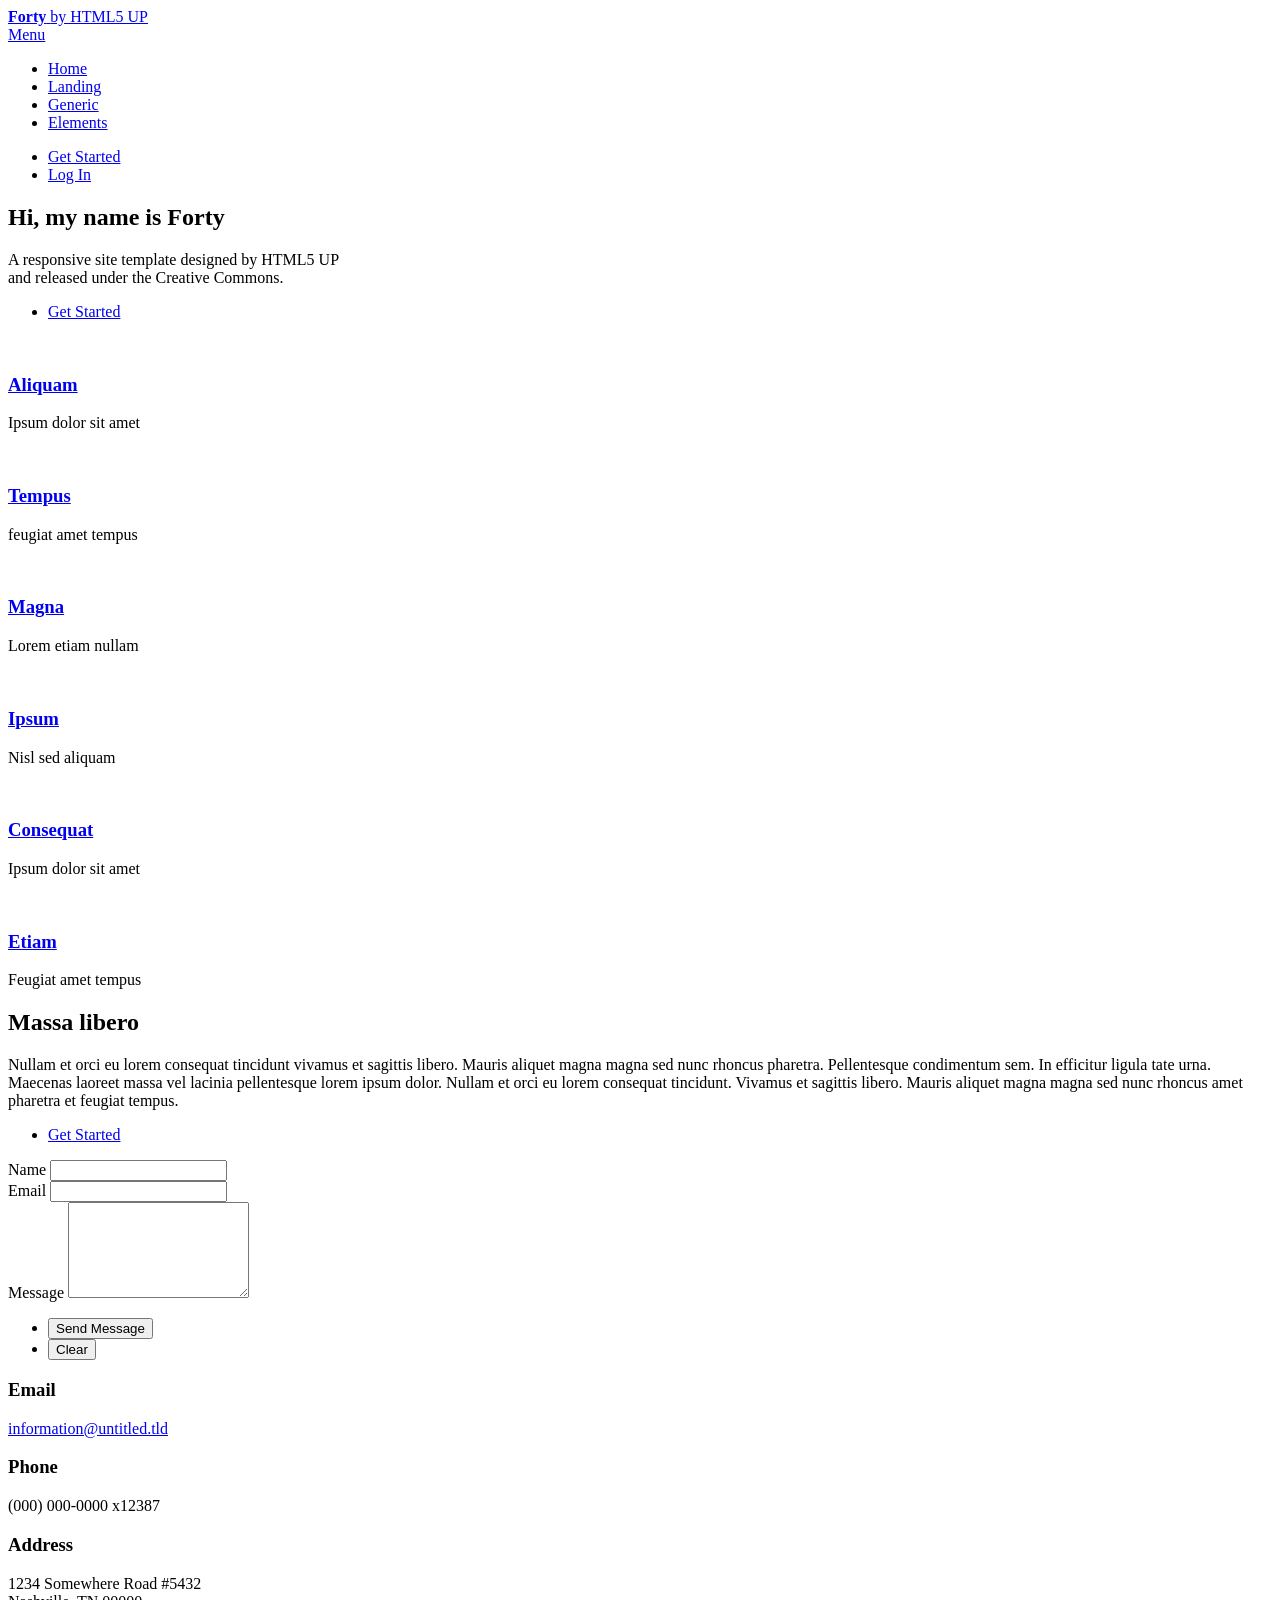
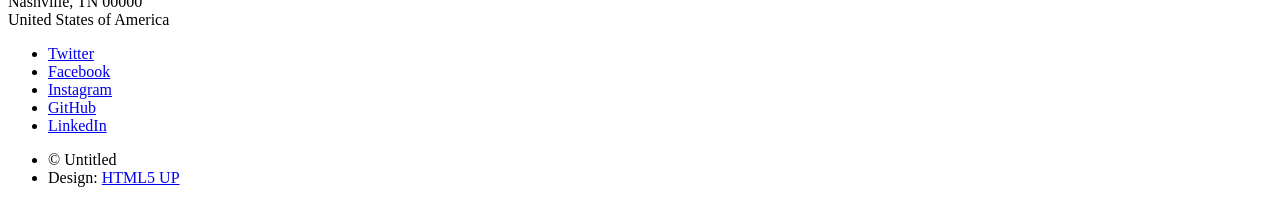
==== index.html @ 7dd4a15f "Add files via upload" ====
<!DOCTYPE HTML>
<!--
	Forty by HTML5 UP
	html5up.net | @ajlkn
	Free for personal and commercial use under the CCA 3.0 license (html5up.net/license)
-->
<html>
	<head>
		<title>Forty by HTML5 UP</title>
		<meta charset="utf-8" />
		<meta name="viewport" content="width=device-width, initial-scale=1, user-scalable=no" />
		<link rel="stylesheet" href="assets/css/main.css" />
		<noscript><link rel="stylesheet" href="assets/css/noscript.css" /></noscript>
	</head>
	<body class="is-preload">

		<!-- Wrapper -->
			<div id="wrapper">

				<!-- Header -->
					<header id="header" class="alt">
						<a href="index.html" class="logo"><strong>Forty</strong> <span>by HTML5 UP</span></a>
						<nav>
							<a href="#menu">Menu</a>
						</nav>
					</header>

				<!-- Menu -->
					<nav id="menu">
						<ul class="links">
							<li><a href="index.html">Home</a></li>
							<li><a href="landing.html">Landing</a></li>
							<li><a href="generic.html">Generic</a></li>
							<li><a href="elements.html">Elements</a></li>
						</ul>
						<ul class="actions stacked">
							<li><a href="#" class="button primary fit">Get Started</a></li>
							<li><a href="#" class="button fit">Log In</a></li>
						</ul>
					</nav>

				<!-- Banner -->
					<section id="banner" class="major">
						<div class="inner">
							<header class="major">
								<h1>Hi, my name is Forty</h1>
							</header>
							<div class="content">
								<p>A responsive site template designed by HTML5 UP<br />
								and released under the Creative Commons.</p>
								<ul class="actions">
									<li><a href="#one" class="button next scrolly">Get Started</a></li>
								</ul>
							</div>
						</div>
					</section>

				<!-- Main -->
					<div id="main">

						<!-- One -->
							<section id="one" class="tiles">
								<article>
									<span class="image">
										<img src="images/pic01.jpg" alt="" />
									</span>
									<header class="major">
										<h3><a href="landing.html" class="link">Aliquam</a></h3>
										<p>Ipsum dolor sit amet</p>
									</header>
								</article>
								<article>
									<span class="image">
										<img src="images/pic02.jpg" alt="" />
									</span>
									<header class="major">
										<h3><a href="landing.html" class="link">Tempus</a></h3>
										<p>feugiat amet tempus</p>
									</header>
								</article>
								<article>
									<span class="image">
										<img src="images/pic03.jpg" alt="" />
									</span>
									<header class="major">
										<h3><a href="landing.html" class="link">Magna</a></h3>
										<p>Lorem etiam nullam</p>
									</header>
								</article>
								<article>
									<span class="image">
										<img src="images/pic04.jpg" alt="" />
									</span>
									<header class="major">
										<h3><a href="landing.html" class="link">Ipsum</a></h3>
										<p>Nisl sed aliquam</p>
									</header>
								</article>
								<article>
									<span class="image">
										<img src="images/pic05.jpg" alt="" />
									</span>
									<header class="major">
										<h3><a href="landing.html" class="link">Consequat</a></h3>
										<p>Ipsum dolor sit amet</p>
									</header>
								</article>
								<article>
									<span class="image">
										<img src="images/pic06.jpg" alt="" />
									</span>
									<header class="major">
										<h3><a href="landing.html" class="link">Etiam</a></h3>
										<p>Feugiat amet tempus</p>
									</header>
								</article>
							</section>

						<!-- Two -->
							<section id="two">
								<div class="inner">
									<header class="major">
										<h2>Massa libero</h2>
									</header>
									<p>Nullam et orci eu lorem consequat tincidunt vivamus et sagittis libero. Mauris aliquet magna magna sed nunc rhoncus pharetra. Pellentesque condimentum sem. In efficitur ligula tate urna. Maecenas laoreet massa vel lacinia pellentesque lorem ipsum dolor. Nullam et orci eu lorem consequat tincidunt. Vivamus et sagittis libero. Mauris aliquet magna magna sed nunc rhoncus amet pharetra et feugiat tempus.</p>
									<ul class="actions">
										<li><a href="landing.html" class="button next">Get Started</a></li>
									</ul>
								</div>
							</section>

					</div>

				<!-- Contact -->
					<section id="contact">
						<div class="inner">
							<section>
								<form method="post" action="#">
									<div class="fields">
										<div class="field half">
											<label for="name">Name</label>
											<input type="text" name="name" id="name" />
										</div>
										<div class="field half">
											<label for="email">Email</label>
											<input type="text" name="email" id="email" />
										</div>
										<div class="field">
											<label for="message">Message</label>
											<textarea name="message" id="message" rows="6"></textarea>
										</div>
									</div>
									<ul class="actions">
										<li><input type="submit" value="Send Message" class="primary" /></li>
										<li><input type="reset" value="Clear" /></li>
									</ul>
								</form>
							</section>
							<section class="split">
								<section>
									<div class="contact-method">
										<span class="icon solid alt fa-envelope"></span>
										<h3>Email</h3>
										<a href="#">information@untitled.tld</a>
									</div>
								</section>
								<section>
									<div class="contact-method">
										<span class="icon solid alt fa-phone"></span>
										<h3>Phone</h3>
										<span>(000) 000-0000 x12387</span>
									</div>
								</section>
								<section>
									<div class="contact-method">
										<span class="icon solid alt fa-home"></span>
										<h3>Address</h3>
										<span>1234 Somewhere Road #5432<br />
										Nashville, TN 00000<br />
										United States of America</span>
									</div>
								</section>
							</section>
						</div>
					</section>

				<!-- Footer -->
					<footer id="footer">
						<div class="inner">
							<ul class="icons">
								<li><a href="#" class="icon brands alt fa-twitter"><span class="label">Twitter</span></a></li>
								<li><a href="#" class="icon brands alt fa-facebook-f"><span class="label">Facebook</span></a></li>
								<li><a href="#" class="icon brands alt fa-instagram"><span class="label">Instagram</span></a></li>
								<li><a href="#" class="icon brands alt fa-github"><span class="label">GitHub</span></a></li>
								<li><a href="#" class="icon brands alt fa-linkedin-in"><span class="label">LinkedIn</span></a></li>
							</ul>
							<ul class="copyright">
								<li>&copy; Untitled</li><li>Design: <a href="https://html5up.net">HTML5 UP</a></li>
							</ul>
						</div>
					</footer>

			</div>

		<!-- Scripts -->
			<script src="assets/js/jquery.min.js"></script>
			<script src="assets/js/jquery.scrolly.min.js"></script>
			<script src="assets/js/jquery.scrollex.min.js"></script>
			<script src="assets/js/browser.min.js"></script>
			<script src="assets/js/breakpoints.min.js"></script>
			<script src="assets/js/util.js"></script>
			<script src="assets/js/main.js"></script>

	</body>
</html>
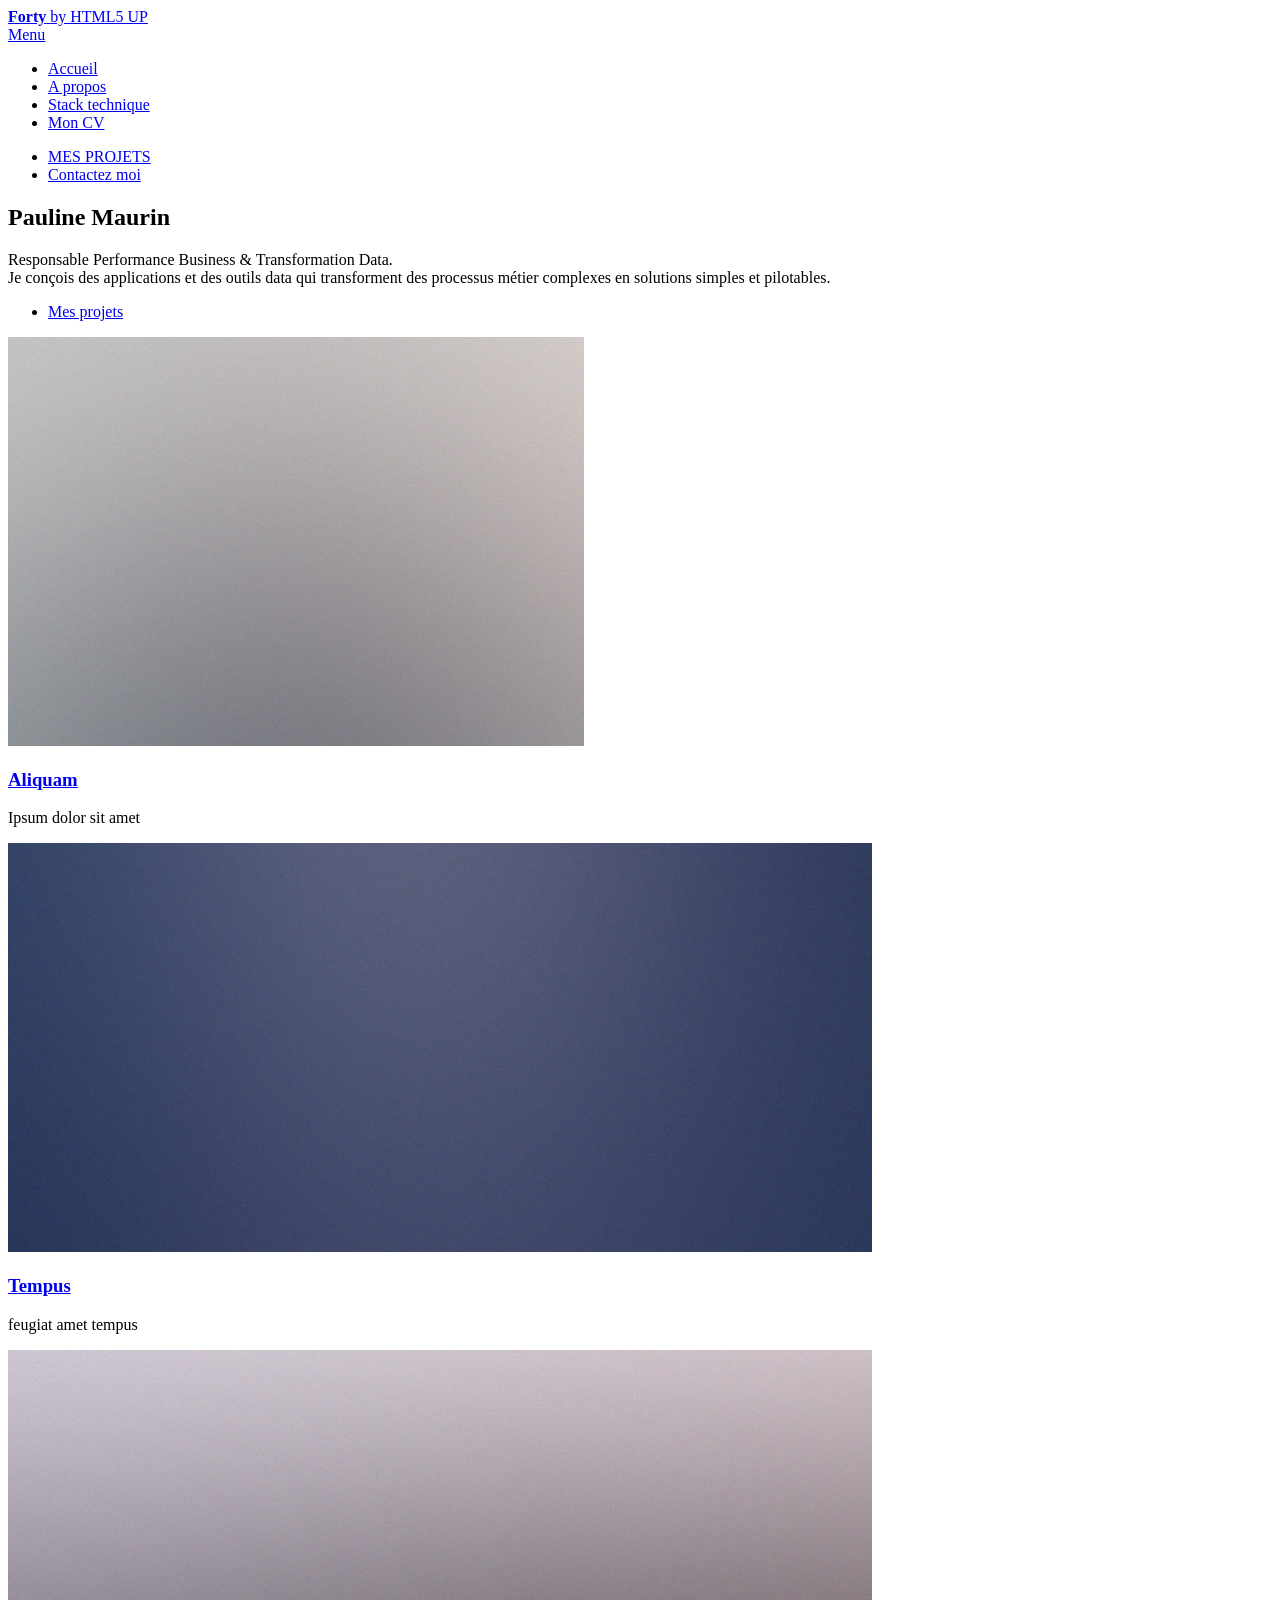
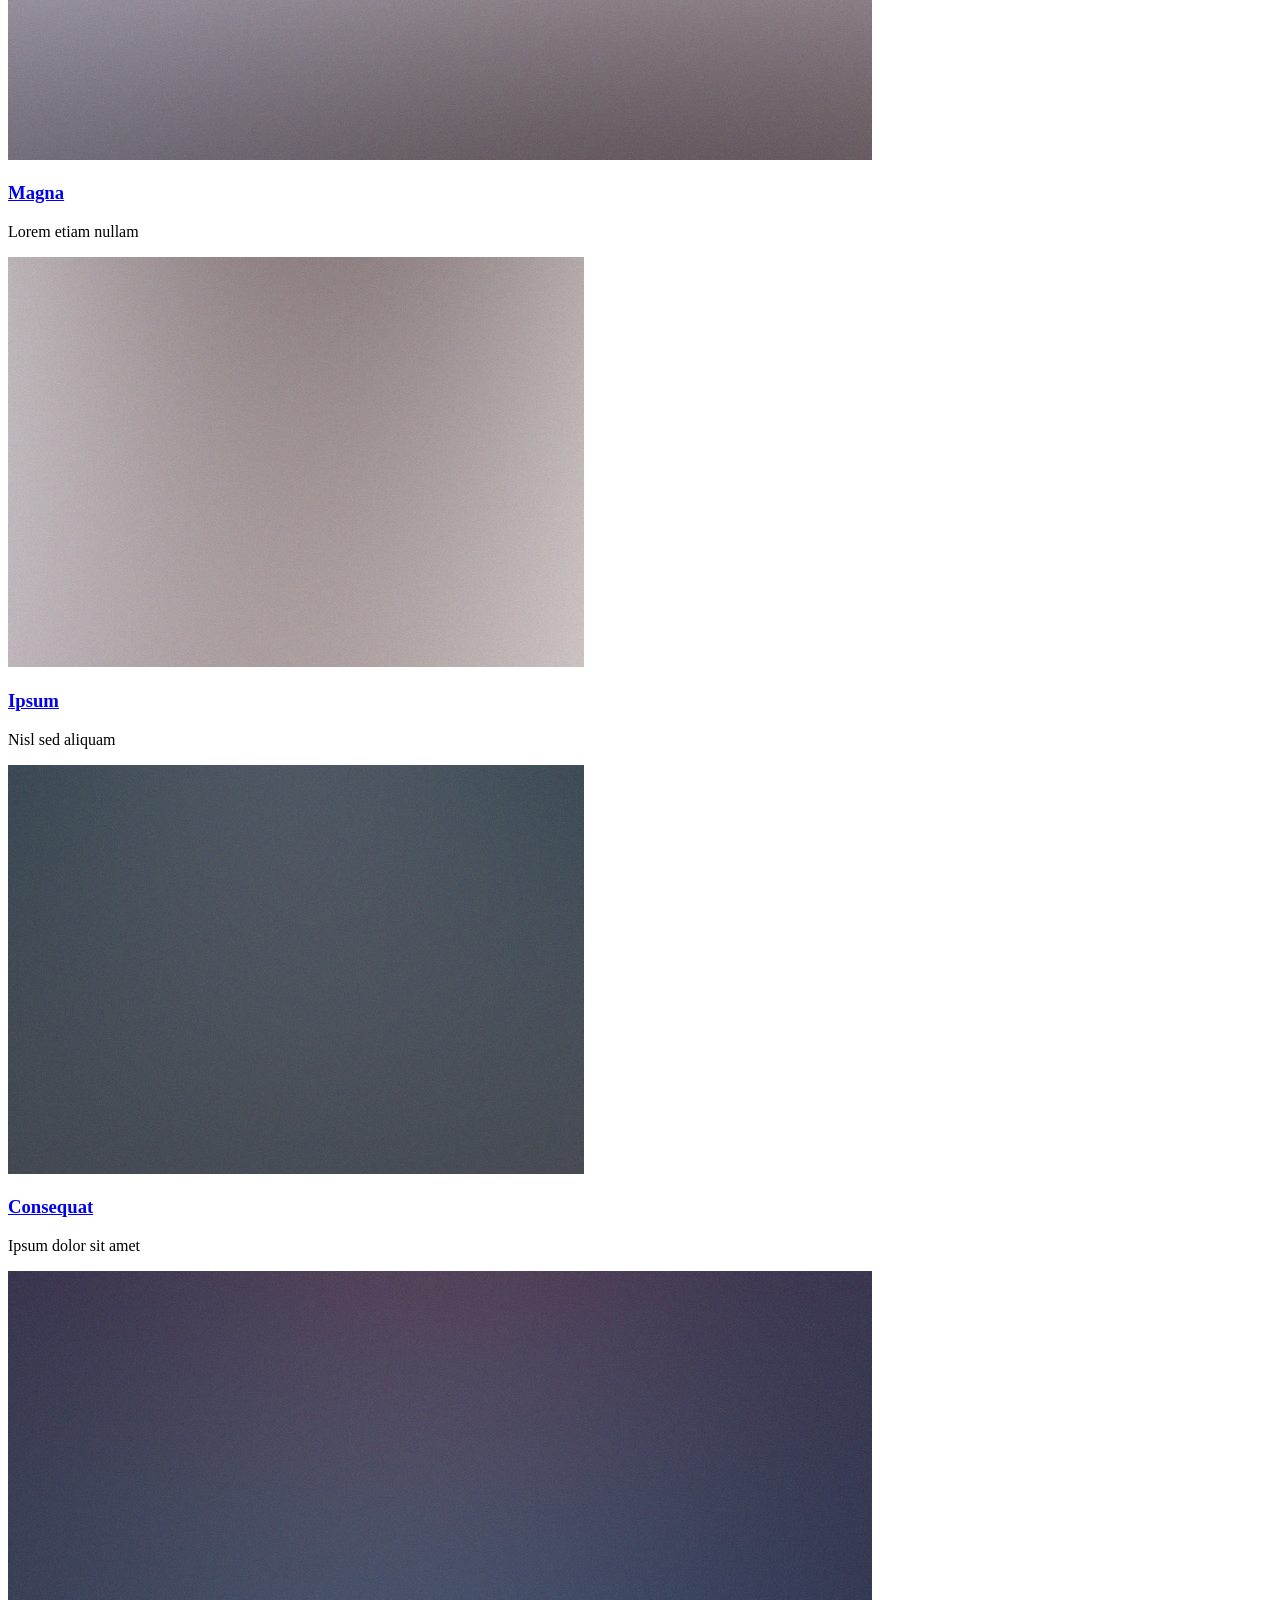
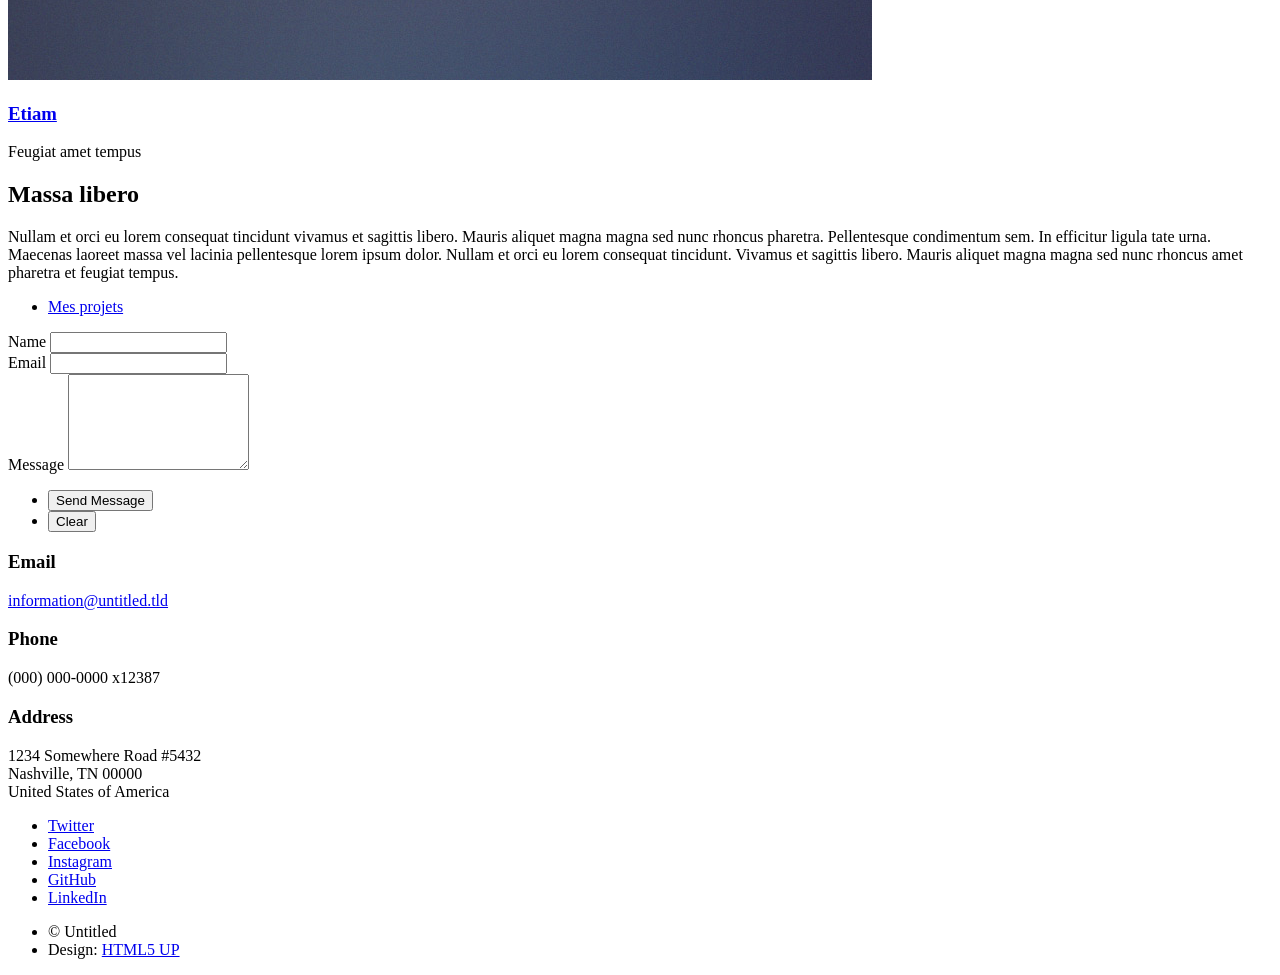
==== commit e72dd61a: "Update index.html" ====
--- a/index.html
+++ b/index.html
@@ -28,14 +28,14 @@
 				<!-- Menu -->
 					<nav id="menu">
 						<ul class="links">
-							<li><a href="index.html">Home</a></li>
-							<li><a href="landing.html">Landing</a></li>
-							<li><a href="generic.html">Generic</a></li>
-							<li><a href="elements.html">Elements</a></li>
+							<li><a href="index.html">Accueil</a></li>
+							<li><a href="landing.html">A propos</a></li>
+							<li><a href="generic.html">Stack technique</a></li>
+							<li><a href="elements.html">Mon CV</a></li>
 						</ul>
 						<ul class="actions stacked">
-							<li><a href="#" class="button primary fit">Get Started</a></li>
-							<li><a href="#" class="button fit">Log In</a></li>
+							<li><a href="#" class="button primary fit">MES PROJETS</a></li>
+							<li><a href="#" class="button fit">Contactez moi</a></li>
 						</ul>
 					</nav>
 
@@ -43,13 +43,16 @@
 					<section id="banner" class="major">
 						<div class="inner">
 							<header class="major">
-								<h1>Hi, my name is Forty</h1>
+								<h1>Pauline Maurin</h1>
 							</header>
 							<div class="content">
-								<p>A responsive site template designed by HTML5 UP<br />
-								and released under the Creative Commons.</p>
+								<p>
+								Responsable Performance Business & Transformation Data.<br />
+								Je conçois des applications et des outils data qui transforment 
+								des processus métier complexes en solutions simples et pilotables.
+								</p>
 								<ul class="actions">
-									<li><a href="#one" class="button next scrolly">Get Started</a></li>
+									<li><a href="#one" class="button next scrolly">Mes projets</a></li>
 								</ul>
 							</div>
 						</div>
@@ -124,7 +127,7 @@
 									</header>
 									<p>Nullam et orci eu lorem consequat tincidunt vivamus et sagittis libero. Mauris aliquet magna magna sed nunc rhoncus pharetra. Pellentesque condimentum sem. In efficitur ligula tate urna. Maecenas laoreet massa vel lacinia pellentesque lorem ipsum dolor. Nullam et orci eu lorem consequat tincidunt. Vivamus et sagittis libero. Mauris aliquet magna magna sed nunc rhoncus amet pharetra et feugiat tempus.</p>
 									<ul class="actions">
-										<li><a href="landing.html" class="button next">Get Started</a></li>
+										<li><a href="landing.html" class="button next">Mes projets</a></li>
 									</ul>
 								</div>
 							</section>
@@ -212,4 +215,4 @@
 			<script src="assets/js/main.js"></script>
 
 	</body>
-</html>+</html>
--- a/assets/css/main.css
+++ b/assets/css/main.css
@@ -0,0 +1,3952 @@
+@import url(fontawesome-all.min.css);
+@import url("https://fonts.googleapis.com/css?family=Source+Sans+Pro:300,300italic,600,600italic");
+
+/*
+	Forty by HTML5 UP
+	html5up.net | @ajlkn
+	Free for personal and commercial use under the CCA 3.0 license (html5up.net/license)
+*/
+
+html, body, div, span, applet, object,
+iframe, h1, h2, h3, h4, h5, h6, p, blockquote,
+pre, a, abbr, acronym, address, big, cite,
+code, del, dfn, em, img, ins, kbd, q, s, samp,
+small, strike, strong, sub, sup, tt, var, b,
+u, i, center, dl, dt, dd, ol, ul, li, fieldset,
+form, label, legend, table, caption, tbody,
+tfoot, thead, tr, th, td, article, aside,
+canvas, details, embed, figure, figcaption,
+footer, header, hgroup, menu, nav, output, ruby,
+section, summary, time, mark, audio, video {
+	margin: 0;
+	padding: 0;
+	border: 0;
+	font-size: 100%;
+	font: inherit;
+	vertical-align: baseline;}
+
+article, aside, details, figcaption, figure,
+footer, header, hgroup, menu, nav, section {
+	display: block;}
+
+body {
+	line-height: 1;
+}
+
+ol, ul {
+	list-style: none;
+}
+
+blockquote, q {
+	quotes: none;
+}
+
+	blockquote:before, blockquote:after, q:before, q:after {
+		content: '';
+		content: none;
+	}
+
+table {
+	border-collapse: collapse;
+	border-spacing: 0;
+}
+
+body {
+	-webkit-text-size-adjust: none;
+}
+
+mark {
+	background-color: transparent;
+	color: inherit;
+}
+
+input::-moz-focus-inner {
+	border: 0;
+	padding: 0;
+}
+
+input, select, textarea {
+	-moz-appearance: none;
+	-webkit-appearance: none;
+	-ms-appearance: none;
+	appearance: none;
+}
+
+/* Basic */
+
+	@-ms-viewport {
+		width: device-width;
+	}
+
+	body {
+		-ms-overflow-style: scrollbar;
+	}
+
+	@media screen and (max-width: 480px) {
+
+		html, body {
+			min-width: 320px;
+		}
+
+	}
+
+	html {
+		box-sizing: border-box;
+	}
+
+	*, *:before, *:after {
+		box-sizing: inherit;
+	}
+
+	body {
+		background: #242943;
+	}
+
+		body.is-preload *, body.is-preload *:before, body.is-preload *:after {
+			-moz-animation: none !important;
+			-webkit-animation: none !important;
+			-ms-animation: none !important;
+			animation: none !important;
+			-moz-transition: none !important;
+			-webkit-transition: none !important;
+			-ms-transition: none !important;
+			transition: none !important;
+		}
+
+/* Type */
+
+	body, input, select, textarea {
+		color: #ffffff;
+		font-family: "Source Sans Pro", Helvetica, sans-serif;
+		font-size: 17pt;
+		font-weight: 300;
+		letter-spacing: 0.025em;
+		line-height: 1.65;
+	}
+
+		@media screen and (max-width: 1680px) {
+
+			body, input, select, textarea {
+				font-size: 14pt;
+			}
+
+		}
+
+		@media screen and (max-width: 1280px) {
+
+			body, input, select, textarea {
+				font-size: 12pt;
+			}
+
+		}
+
+		@media screen and (max-width: 360px) {
+
+			body, input, select, textarea {
+				font-size: 11pt;
+			}
+
+		}
+
+	a {
+		-moz-transition: color 0.2s ease-in-out, border-bottom-color 0.2s ease-in-out;
+		-webkit-transition: color 0.2s ease-in-out, border-bottom-color 0.2s ease-in-out;
+		-ms-transition: color 0.2s ease-in-out, border-bottom-color 0.2s ease-in-out;
+		transition: color 0.2s ease-in-out, border-bottom-color 0.2s ease-in-out;
+		border-bottom: dotted 1px;
+		color: inherit;
+		text-decoration: none;
+	}
+
+		a:hover {
+			border-bottom-color: transparent;
+			color: #9bf1ff !important;
+		}
+
+		a:active {
+			color: #53e3fb !important;
+		}
+
+	strong, b {
+		color: #ffffff;
+		font-weight: 600;
+	}
+
+	em, i {
+		font-style: italic;
+	}
+
+	p {
+		margin: 0 0 2em 0;
+	}
+
+	h1, h2, h3, h4, h5, h6 {
+		color: #ffffff;
+		font-weight: 600;
+		line-height: 1.65;
+		margin: 0 0 1em 0;
+	}
+
+		h1 a, h2 a, h3 a, h4 a, h5 a, h6 a {
+			color: inherit;
+			border-bottom: 0;
+		}
+
+	h1 {
+		font-size: 2.5em;
+	}
+
+	h2 {
+		font-size: 1.75em;
+	}
+
+	h3 {
+		font-size: 1.35em;
+	}
+
+	h4 {
+		font-size: 1.1em;
+	}
+
+	h5 {
+		font-size: 0.9em;
+	}
+
+	h6 {
+		font-size: 0.7em;
+	}
+
+	@media screen and (max-width: 736px) {
+
+		h1 {
+			font-size: 2em;
+		}
+
+		h2 {
+			font-size: 1.5em;
+		}
+
+		h3 {
+			font-size: 1.25em;
+		}
+
+	}
+
+	sub {
+		font-size: 0.8em;
+		position: relative;
+		top: 0.5em;
+	}
+
+	sup {
+		font-size: 0.8em;
+		position: relative;
+		top: -0.5em;
+	}
+
+	blockquote {
+		border-left: solid 4px rgba(212, 212, 255, 0.1);
+		font-style: italic;
+		margin: 0 0 2em 0;
+		padding: 0.5em 0 0.5em 2em;
+	}
+
+	code {
+		background: rgba(212, 212, 255, 0.035);
+		font-family: "Courier New", monospace;
+		font-size: 0.9em;
+		margin: 0 0.25em;
+		padding: 0.25em 0.65em;
+	}
+
+	pre {
+		-webkit-overflow-scrolling: touch;
+		font-family: "Courier New", monospace;
+		font-size: 0.9em;
+		margin: 0 0 2em 0;
+	}
+
+		pre code {
+			display: block;
+			line-height: 1.75;
+			padding: 1em 1.5em;
+			overflow-x: auto;
+		}
+
+	hr {
+		border: 0;
+		border-bottom: solid 1px rgba(212, 212, 255, 0.1);
+		margin: 2em 0;
+	}
+
+		hr.major {
+			margin: 3em 0;
+		}
+
+	.align-left {
+		text-align: left;
+	}
+
+	.align-center {
+		text-align: center;
+	}
+
+	.align-right {
+		text-align: right;
+	}
+
+/* Row */
+
+	.row {
+		display: flex;
+		flex-wrap: wrap;
+		box-sizing: border-box;
+		align-items: stretch;
+	}
+
+		.row > * {
+			box-sizing: border-box;
+		}
+
+		.row.gtr-uniform > * > :last-child {
+			margin-bottom: 0;
+		}
+
+		.row.aln-left {
+			justify-content: flex-start;
+		}
+
+		.row.aln-center {
+			justify-content: center;
+		}
+
+		.row.aln-right {
+			justify-content: flex-end;
+		}
+
+		.row.aln-top {
+			align-items: flex-start;
+		}
+
+		.row.aln-middle {
+			align-items: center;
+		}
+
+		.row.aln-bottom {
+			align-items: flex-end;
+		}
+
+		.row > .imp {
+			order: -1;
+		}
+
+		.row > .col-1 {
+			width: 8.33333%;
+		}
+
+		.row > .off-1 {
+			margin-left: 8.33333%;
+		}
+
+		.row > .col-2 {
+			width: 16.66667%;
+		}
+
+		.row > .off-2 {
+			margin-left: 16.66667%;
+		}
+
+		.row > .col-3 {
+			width: 25%;
+		}
+
+		.row > .off-3 {
+			margin-left: 25%;
+		}
+
+		.row > .col-4 {
+			width: 33.33333%;
+		}
+
+		.row > .off-4 {
+			margin-left: 33.33333%;
+		}
+
+		.row > .col-5 {
+			width: 41.66667%;
+		}
+
+		.row > .off-5 {
+			margin-left: 41.66667%;
+		}
+
+		.row > .col-6 {
+			width: 50%;
+		}
+
+		.row > .off-6 {
+			margin-left: 50%;
+		}
+
+		.row > .col-7 {
+			width: 58.33333%;
+		}
+
+		.row > .off-7 {
+			margin-left: 58.33333%;
+		}
+
+		.row > .col-8 {
+			width: 66.66667%;
+		}
+
+		.row > .off-8 {
+			margin-left: 66.66667%;
+		}
+
+		.row > .col-9 {
+			width: 75%;
+		}
+
+		.row > .off-9 {
+			margin-left: 75%;
+		}
+
+		.row > .col-10 {
+			width: 83.33333%;
+		}
+
+		.row > .off-10 {
+			margin-left: 83.33333%;
+		}
+
+		.row > .col-11 {
+			width: 91.66667%;
+		}
+
+		.row > .off-11 {
+			margin-left: 91.66667%;
+		}
+
+		.row > .col-12 {
+			width: 100%;
+		}
+
+		.row > .off-12 {
+			margin-left: 100%;
+		}
+
+		.row.gtr-0 {
+			margin-top: 0;
+			margin-left: 0em;
+		}
+
+			.row.gtr-0 > * {
+				padding: 0 0 0 0em;
+			}
+
+			.row.gtr-0.gtr-uniform {
+				margin-top: 0em;
+			}
+
+				.row.gtr-0.gtr-uniform > * {
+					padding-top: 0em;
+				}
+
+		.row.gtr-25 {
+			margin-top: 0;
+			margin-left: -0.5em;
+		}
+
+			.row.gtr-25 > * {
+				padding: 0 0 0 0.5em;
+			}
+
+			.row.gtr-25.gtr-uniform {
+				margin-top: -0.5em;
+			}
+
+				.row.gtr-25.gtr-uniform > * {
+					padding-top: 0.5em;
+				}
+
+		.row.gtr-50 {
+			margin-top: 0;
+			margin-left: -1em;
+		}
+
+			.row.gtr-50 > * {
+				padding: 0 0 0 1em;
+			}
+
+			.row.gtr-50.gtr-uniform {
+				margin-top: -1em;
+			}
+
+				.row.gtr-50.gtr-uniform > * {
+					padding-top: 1em;
+				}
+
+		.row {
+			margin-top: 0;
+			margin-left: -2em;
+		}
+
+			.row > * {
+				padding: 0 0 0 2em;
+			}
+
+			.row.gtr-uniform {
+				margin-top: -2em;
+			}
+
+				.row.gtr-uniform > * {
+					padding-top: 2em;
+				}
+
+		.row.gtr-150 {
+			margin-top: 0;
+			margin-left: -3em;
+		}
+
+			.row.gtr-150 > * {
+				padding: 0 0 0 3em;
+			}
+
+			.row.gtr-150.gtr-uniform {
+				margin-top: -3em;
+			}
+
+				.row.gtr-150.gtr-uniform > * {
+					padding-top: 3em;
+				}
+
+		.row.gtr-200 {
+			margin-top: 0;
+			margin-left: -4em;
+		}
+
+			.row.gtr-200 > * {
+				padding: 0 0 0 4em;
+			}
+
+			.row.gtr-200.gtr-uniform {
+				margin-top: -4em;
+			}
+
+				.row.gtr-200.gtr-uniform > * {
+					padding-top: 4em;
+				}
+
+		@media screen and (max-width: 1680px) {
+
+			.row {
+				display: flex;
+				flex-wrap: wrap;
+				box-sizing: border-box;
+				align-items: stretch;
+			}
+
+				.row > * {
+					box-sizing: border-box;
+				}
+
+				.row.gtr-uniform > * > :last-child {
+					margin-bottom: 0;
+				}
+
+				.row.aln-left {
+					justify-content: flex-start;
+				}
+
+				.row.aln-center {
+					justify-content: center;
+				}
+
+				.row.aln-right {
+					justify-content: flex-end;
+				}
+
+				.row.aln-top {
+					align-items: flex-start;
+				}
+
+				.row.aln-middle {
+					align-items: center;
+				}
+
+				.row.aln-bottom {
+					align-items: flex-end;
+				}
+
+				.row > .imp-xlarge {
+					order: -1;
+				}
+
+				.row > .col-1-xlarge {
+					width: 8.33333%;
+				}
+
+				.row > .off-1-xlarge {
+					margin-left: 8.33333%;
+				}
+
+				.row > .col-2-xlarge {
+					width: 16.66667%;
+				}
+
+				.row > .off-2-xlarge {
+					margin-left: 16.66667%;
+				}
+
+				.row > .col-3-xlarge {
+					width: 25%;
+				}
+
+				.row > .off-3-xlarge {
+					margin-left: 25%;
+				}
+
+				.row > .col-4-xlarge {
+					width: 33.33333%;
+				}
+
+				.row > .off-4-xlarge {
+					margin-left: 33.33333%;
+				}
+
+				.row > .col-5-xlarge {
+					width: 41.66667%;
+				}
+
+				.row > .off-5-xlarge {
+					margin-left: 41.66667%;
+				}
+
+				.row > .col-6-xlarge {
+					width: 50%;
+				}
+
+				.row > .off-6-xlarge {
+					margin-left: 50%;
+				}
+
+				.row > .col-7-xlarge {
+					width: 58.33333%;
+				}
+
+				.row > .off-7-xlarge {
+					margin-left: 58.33333%;
+				}
+
+				.row > .col-8-xlarge {
+					width: 66.66667%;
+				}
+
+				.row > .off-8-xlarge {
+					margin-left: 66.66667%;
+				}
+
+				.row > .col-9-xlarge {
+					width: 75%;
+				}
+
+				.row > .off-9-xlarge {
+					margin-left: 75%;
+				}
+
+				.row > .col-10-xlarge {
+					width: 83.33333%;
+				}
+
+				.row > .off-10-xlarge {
+					margin-left: 83.33333%;
+				}
+
+				.row > .col-11-xlarge {
+					width: 91.66667%;
+				}
+
+				.row > .off-11-xlarge {
+					margin-left: 91.66667%;
+				}
+
+				.row > .col-12-xlarge {
+					width: 100%;
+				}
+
+				.row > .off-12-xlarge {
+					margin-left: 100%;
+				}
+
+				.row.gtr-0 {
+					margin-top: 0;
+					margin-left: 0em;
+				}
+
+					.row.gtr-0 > * {
+						padding: 0 0 0 0em;
+					}
+
+					.row.gtr-0.gtr-uniform {
+						margin-top: 0em;
+					}
+
+						.row.gtr-0.gtr-uniform > * {
+							padding-top: 0em;
+						}
+
+				.row.gtr-25 {
+					margin-top: 0;
+					margin-left: -0.5em;
+				}
+
+					.row.gtr-25 > * {
+						padding: 0 0 0 0.5em;
+					}
+
+					.row.gtr-25.gtr-uniform {
+						margin-top: -0.5em;
+					}
+
+						.row.gtr-25.gtr-uniform > * {
+							padding-top: 0.5em;
+						}
+
+				.row.gtr-50 {
+					margin-top: 0;
+					margin-left: -1em;
+				}
+
+					.row.gtr-50 > * {
+						padding: 0 0 0 1em;
+					}
+
+					.row.gtr-50.gtr-uniform {
+						margin-top: -1em;
+					}
+
+						.row.gtr-50.gtr-uniform > * {
+							padding-top: 1em;
+						}
+
+				.row {
+					margin-top: 0;
+					margin-left: -2em;
+				}
+
+					.row > * {
+						padding: 0 0 0 2em;
+					}
+
+					.row.gtr-uniform {
+						margin-top: -2em;
+					}
+
+						.row.gtr-uniform > * {
+							padding-top: 2em;
+						}
+
+				.row.gtr-150 {
+					margin-top: 0;
+					margin-left: -3em;
+				}
+
+					.row.gtr-150 > * {
+						padding: 0 0 0 3em;
+					}
+
+					.row.gtr-150.gtr-uniform {
+						margin-top: -3em;
+					}
+
+						.row.gtr-150.gtr-uniform > * {
+							padding-top: 3em;
+						}
+
+				.row.gtr-200 {
+					margin-top: 0;
+					margin-left: -4em;
+				}
+
+					.row.gtr-200 > * {
+						padding: 0 0 0 4em;
+					}
+
+					.row.gtr-200.gtr-uniform {
+						margin-top: -4em;
+					}
+
+						.row.gtr-200.gtr-uniform > * {
+							padding-top: 4em;
+						}
+
+		}
+
+		@media screen and (max-width: 1280px) {
+
+			.row {
+				display: flex;
+				flex-wrap: wrap;
+				box-sizing: border-box;
+				align-items: stretch;
+			}
+
+				.row > * {
+					box-sizing: border-box;
+				}
+
+				.row.gtr-uniform > * > :last-child {
+					margin-bottom: 0;
+				}
+
+				.row.aln-left {
+					justify-content: flex-start;
+				}
+
+				.row.aln-center {
+					justify-content: center;
+				}
+
+				.row.aln-right {
+					justify-content: flex-end;
+				}
+
+				.row.aln-top {
+					align-items: flex-start;
+				}
+
+				.row.aln-middle {
+					align-items: center;
+				}
+
+				.row.aln-bottom {
+					align-items: flex-end;
+				}
+
+				.row > .imp-large {
+					order: -1;
+				}
+
+				.row > .col-1-large {
+					width: 8.33333%;
+				}
+
+				.row > .off-1-large {
+					margin-left: 8.33333%;
+				}
+
+				.row > .col-2-large {
+					width: 16.66667%;
+				}
+
+				.row > .off-2-large {
+					margin-left: 16.66667%;
+				}
+
+				.row > .col-3-large {
+					width: 25%;
+				}
+
+				.row > .off-3-large {
+					margin-left: 25%;
+				}
+
+				.row > .col-4-large {
+					width: 33.33333%;
+				}
+
+				.row > .off-4-large {
+					margin-left: 33.33333%;
+				}
+
+				.row > .col-5-large {
+					width: 41.66667%;
+				}
+
+				.row > .off-5-large {
+					margin-left: 41.66667%;
+				}
+
+				.row > .col-6-large {
+					width: 50%;
+				}
+
+				.row > .off-6-large {
+					margin-left: 50%;
+				}
+
+				.row > .col-7-large {
+					width: 58.33333%;
+				}
+
+				.row > .off-7-large {
+					margin-left: 58.33333%;
+				}
+
+				.row > .col-8-large {
+					width: 66.66667%;
+				}
+
+				.row > .off-8-large {
+					margin-left: 66.66667%;
+				}
+
+				.row > .col-9-large {
+					width: 75%;
+				}
+
+				.row > .off-9-large {
+					margin-left: 75%;
+				}
+
+				.row > .col-10-large {
+					width: 83.33333%;
+				}
+
+				.row > .off-10-large {
+					margin-left: 83.33333%;
+				}
+
+				.row > .col-11-large {
+					width: 91.66667%;
+				}
+
+				.row > .off-11-large {
+					margin-left: 91.66667%;
+				}
+
+				.row > .col-12-large {
+					width: 100%;
+				}
+
+				.row > .off-12-large {
+					margin-left: 100%;
+				}
+
+				.row.gtr-0 {
+					margin-top: 0;
+					margin-left: 0em;
+				}
+
+					.row.gtr-0 > * {
+						padding: 0 0 0 0em;
+					}
+
+					.row.gtr-0.gtr-uniform {
+						margin-top: 0em;
+					}
+
+						.row.gtr-0.gtr-uniform > * {
+							padding-top: 0em;
+						}
+
+				.row.gtr-25 {
+					margin-top: 0;
+					margin-left: -0.375em;
+				}
+
+					.row.gtr-25 > * {
+						padding: 0 0 0 0.375em;
+					}
+
+					.row.gtr-25.gtr-uniform {
+						margin-top: -0.375em;
+					}
+
+						.row.gtr-25.gtr-uniform > * {
+							padding-top: 0.375em;
+						}
+
+				.row.gtr-50 {
+					margin-top: 0;
+					margin-left: -0.75em;
+				}
+
+					.row.gtr-50 > * {
+						padding: 0 0 0 0.75em;
+					}
+
+					.row.gtr-50.gtr-uniform {
+						margin-top: -0.75em;
+					}
+
+						.row.gtr-50.gtr-uniform > * {
+							padding-top: 0.75em;
+						}
+
+				.row {
+					margin-top: 0;
+					margin-left: -1.5em;
+				}
+
+					.row > * {
+						padding: 0 0 0 1.5em;
+					}
+
+					.row.gtr-uniform {
+						margin-top: -1.5em;
+					}
+
+						.row.gtr-uniform > * {
+							padding-top: 1.5em;
+						}
+
+				.row.gtr-150 {
+					margin-top: 0;
+					margin-left: -2.25em;
+				}
+
+					.row.gtr-150 > * {
+						padding: 0 0 0 2.25em;
+					}
+
+					.row.gtr-150.gtr-uniform {
+						margin-top: -2.25em;
+					}
+
+						.row.gtr-150.gtr-uniform > * {
+							padding-top: 2.25em;
+						}
+
+				.row.gtr-200 {
+					margin-top: 0;
+					margin-left: -3em;
+				}
+
+					.row.gtr-200 > * {
+						padding: 0 0 0 3em;
+					}
+
+					.row.gtr-200.gtr-uniform {
+						margin-top: -3em;
+					}
+
+						.row.gtr-200.gtr-uniform > * {
+							padding-top: 3em;
+						}
+
+		}
+
+		@media screen and (max-width: 980px) {
+
+			.row {
+				display: flex;
+				flex-wrap: wrap;
+				box-sizing: border-box;
+				align-items: stretch;
+			}
+
+				.row > * {
+					box-sizing: border-box;
+				}
+
+				.row.gtr-uniform > * > :last-child {
+					margin-bottom: 0;
+				}
+
+				.row.aln-left {
+					justify-content: flex-start;
+				}
+
+				.row.aln-center {
+					justify-content: center;
+				}
+
+				.row.aln-right {
+					justify-content: flex-end;
+				}
+
+				.row.aln-top {
+					align-items: flex-start;
+				}
+
+				.row.aln-middle {
+					align-items: center;
+				}
+
+				.row.aln-bottom {
+					align-items: flex-end;
+				}
+
+				.row > .imp-medium {
+					order: -1;
+				}
+
+				.row > .col-1-medium {
+					width: 8.33333%;
+				}
+
+				.row > .off-1-medium {
+					margin-left: 8.33333%;
+				}
+
+				.row > .col-2-medium {
+					width: 16.66667%;
+				}
+
+				.row > .off-2-medium {
+					margin-left: 16.66667%;
+				}
+
+				.row > .col-3-medium {
+					width: 25%;
+				}
+
+				.row > .off-3-medium {
+					margin-left: 25%;
+				}
+
+				.row > .col-4-medium {
+					width: 33.33333%;
+				}
+
+				.row > .off-4-medium {
+					margin-left: 33.33333%;
+				}
+
+				.row > .col-5-medium {
+					width: 41.66667%;
+				}
+
+				.row > .off-5-medium {
+					margin-left: 41.66667%;
+				}
+
+				.row > .col-6-medium {
+					width: 50%;
+				}
+
+				.row > .off-6-medium {
+					margin-left: 50%;
+				}
+
+				.row > .col-7-medium {
+					width: 58.33333%;
+				}
+
+				.row > .off-7-medium {
+					margin-left: 58.33333%;
+				}
+
+				.row > .col-8-medium {
+					width: 66.66667%;
+				}
+
+				.row > .off-8-medium {
+					margin-left: 66.66667%;
+				}
+
+				.row > .col-9-medium {
+					width: 75%;
+				}
+
+				.row > .off-9-medium {
+					margin-left: 75%;
+				}
+
+				.row > .col-10-medium {
+					width: 83.33333%;
+				}
+
+				.row > .off-10-medium {
+					margin-left: 83.33333%;
+				}
+
+				.row > .col-11-medium {
+					width: 91.66667%;
+				}
+
+				.row > .off-11-medium {
+					margin-left: 91.66667%;
+				}
+
+				.row > .col-12-medium {
+					width: 100%;
+				}
+
+				.row > .off-12-medium {
+					margin-left: 100%;
+				}
+
+				.row.gtr-0 {
+					margin-top: 0;
+					margin-left: 0em;
+				}
+
+					.row.gtr-0 > * {
+						padding: 0 0 0 0em;
+					}
+
+					.row.gtr-0.gtr-uniform {
+						margin-top: 0em;
+					}
+
+						.row.gtr-0.gtr-uniform > * {
+							padding-top: 0em;
+						}
+
+				.row.gtr-25 {
+					margin-top: 0;
+					margin-left: -0.375em;
+				}
+
+					.row.gtr-25 > * {
+						padding: 0 0 0 0.375em;
+					}
+
+					.row.gtr-25.gtr-uniform {
+						margin-top: -0.375em;
+					}
+
+						.row.gtr-25.gtr-uniform > * {
+							padding-top: 0.375em;
+						}
+
+				.row.gtr-50 {
+					margin-top: 0;
+					margin-left: -0.75em;
+				}
+
+					.row.gtr-50 > * {
+						padding: 0 0 0 0.75em;
+					}
+
+					.row.gtr-50.gtr-uniform {
+						margin-top: -0.75em;
+					}
+
+						.row.gtr-50.gtr-uniform > * {
+							padding-top: 0.75em;
+						}
+
+				.row {
+					margin-top: 0;
+					margin-left: -1.5em;
+				}
+
+					.row > * {
+						padding: 0 0 0 1.5em;
+					}
+
+					.row.gtr-uniform {
+						margin-top: -1.5em;
+					}
+
+						.row.gtr-uniform > * {
+							padding-top: 1.5em;
+						}
+
+				.row.gtr-150 {
+					margin-top: 0;
+					margin-left: -2.25em;
+				}
+
+					.row.gtr-150 > * {
+						padding: 0 0 0 2.25em;
+					}
+
+					.row.gtr-150.gtr-uniform {
+						margin-top: -2.25em;
+					}
+
+						.row.gtr-150.gtr-uniform > * {
+							padding-top: 2.25em;
+						}
+
+				.row.gtr-200 {
+					margin-top: 0;
+					margin-left: -3em;
+				}
+
+					.row.gtr-200 > * {
+						padding: 0 0 0 3em;
+					}
+
+					.row.gtr-200.gtr-uniform {
+						margin-top: -3em;
+					}
+
+						.row.gtr-200.gtr-uniform > * {
+							padding-top: 3em;
+						}
+
+		}
+
+		@media screen and (max-width: 736px) {
+
+			.row {
+				display: flex;
+				flex-wrap: wrap;
+				box-sizing: border-box;
+				align-items: stretch;
+			}
+
+				.row > * {
+					box-sizing: border-box;
+				}
+
+				.row.gtr-uniform > * > :last-child {
+					margin-bottom: 0;
+				}
+
+				.row.aln-left {
+					justify-content: flex-start;
+				}
+
+				.row.aln-center {
+					justify-content: center;
+				}
+
+				.row.aln-right {
+					justify-content: flex-end;
+				}
+
+				.row.aln-top {
+					align-items: flex-start;
+				}
+
+				.row.aln-middle {
+					align-items: center;
+				}
+
+				.row.aln-bottom {
+					align-items: flex-end;
+				}
+
+				.row > .imp-small {
+					order: -1;
+				}
+
+				.row > .col-1-small {
+					width: 8.33333%;
+				}
+
+				.row > .off-1-small {
+					margin-left: 8.33333%;
+				}
+
+				.row > .col-2-small {
+					width: 16.66667%;
+				}
+
+				.row > .off-2-small {
+					margin-left: 16.66667%;
+				}
+
+				.row > .col-3-small {
+					width: 25%;
+				}
+
+				.row > .off-3-small {
+					margin-left: 25%;
+				}
+
+				.row > .col-4-small {
+					width: 33.33333%;
+				}
+
+				.row > .off-4-small {
+					margin-left: 33.33333%;
+				}
+
+				.row > .col-5-small {
+					width: 41.66667%;
+				}
+
+				.row > .off-5-small {
+					margin-left: 41.66667%;
+				}
+
+				.row > .col-6-small {
+					width: 50%;
+				}
+
+				.row > .off-6-small {
+					margin-left: 50%;
+				}
+
+				.row > .col-7-small {
+					width: 58.33333%;
+				}
+
+				.row > .off-7-small {
+					margin-left: 58.33333%;
+				}
+
+				.row > .col-8-small {
+					width: 66.66667%;
+				}
+
+				.row > .off-8-small {
+					margin-left: 66.66667%;
+				}
+
+				.row > .col-9-small {
+					width: 75%;
+				}
+
+				.row > .off-9-small {
+					margin-left: 75%;
+				}
+
+				.row > .col-10-small {
+					width: 83.33333%;
+				}
+
+				.row > .off-10-small {
+					margin-left: 83.33333%;
+				}
+
+				.row > .col-11-small {
+					width: 91.66667%;
+				}
+
+				.row > .off-11-small {
+					margin-left: 91.66667%;
+				}
+
+				.row > .col-12-small {
+					width: 100%;
+				}
+
+				.row > .off-12-small {
+					margin-left: 100%;
+				}
+
+				.row.gtr-0 {
+					margin-top: 0;
+					margin-left: 0em;
+				}
+
+					.row.gtr-0 > * {
+						padding: 0 0 0 0em;
+					}
+
+					.row.gtr-0.gtr-uniform {
+						margin-top: 0em;
+					}
+
+						.row.gtr-0.gtr-uniform > * {
+							padding-top: 0em;
+						}
+
+				.row.gtr-25 {
+					margin-top: 0;
+					margin-left: -0.3125em;
+				}
+
+					.row.gtr-25 > * {
+						padding: 0 0 0 0.3125em;
+					}
+
+					.row.gtr-25.gtr-uniform {
+						margin-top: -0.3125em;
+					}
+
+						.row.gtr-25.gtr-uniform > * {
+							padding-top: 0.3125em;
+						}
+
+				.row.gtr-50 {
+					margin-top: 0;
+					margin-left: -0.625em;
+				}
+
+					.row.gtr-50 > * {
+						padding: 0 0 0 0.625em;
+					}
+
+					.row.gtr-50.gtr-uniform {
+						margin-top: -0.625em;
+					}
+
+						.row.gtr-50.gtr-uniform > * {
+							padding-top: 0.625em;
+						}
+
+				.row {
+					margin-top: 0;
+					margin-left: -1.25em;
+				}
+
+					.row > * {
+						padding: 0 0 0 1.25em;
+					}
+
+					.row.gtr-uniform {
+						margin-top: -1.25em;
+					}
+
+						.row.gtr-uniform > * {
+							padding-top: 1.25em;
+						}
+
+				.row.gtr-150 {
+					margin-top: 0;
+					margin-left: -1.875em;
+				}
+
+					.row.gtr-150 > * {
+						padding: 0 0 0 1.875em;
+					}
+
+					.row.gtr-150.gtr-uniform {
+						margin-top: -1.875em;
+					}
+
+						.row.gtr-150.gtr-uniform > * {
+							padding-top: 1.875em;
+						}
+
+				.row.gtr-200 {
+					margin-top: 0;
+					margin-left: -2.5em;
+				}
+
+					.row.gtr-200 > * {
+						padding: 0 0 0 2.5em;
+					}
+
+					.row.gtr-200.gtr-uniform {
+						margin-top: -2.5em;
+					}
+
+						.row.gtr-200.gtr-uniform > * {
+							padding-top: 2.5em;
+						}
+
+		}
+
+		@media screen and (max-width: 480px) {
+
+			.row {
+				display: flex;
+				flex-wrap: wrap;
+				box-sizing: border-box;
+				align-items: stretch;
+			}
+
+				.row > * {
+					box-sizing: border-box;
+				}
+
+				.row.gtr-uniform > * > :last-child {
+					margin-bottom: 0;
+				}
+
+				.row.aln-left {
+					justify-content: flex-start;
+				}
+
+				.row.aln-center {
+					justify-content: center;
+				}
+
+				.row.aln-right {
+					justify-content: flex-end;
+				}
+
+				.row.aln-top {
+					align-items: flex-start;
+				}
+
+				.row.aln-middle {
+					align-items: center;
+				}
+
+				.row.aln-bottom {
+					align-items: flex-end;
+				}
+
+				.row > .imp-xsmall {
+					order: -1;
+				}
+
+				.row > .col-1-xsmall {
+					width: 8.33333%;
+				}
+
+				.row > .off-1-xsmall {
+					margin-left: 8.33333%;
+				}
+
+				.row > .col-2-xsmall {
+					width: 16.66667%;
+				}
+
+				.row > .off-2-xsmall {
+					margin-left: 16.66667%;
+				}
+
+				.row > .col-3-xsmall {
+					width: 25%;
+				}
+
+				.row > .off-3-xsmall {
+					margin-left: 25%;
+				}
+
+				.row > .col-4-xsmall {
+					width: 33.33333%;
+				}
+
+				.row > .off-4-xsmall {
+					margin-left: 33.33333%;
+				}
+
+				.row > .col-5-xsmall {
+					width: 41.66667%;
+				}
+
+				.row > .off-5-xsmall {
+					margin-left: 41.66667%;
+				}
+
+				.row > .col-6-xsmall {
+					width: 50%;
+				}
+
+				.row > .off-6-xsmall {
+					margin-left: 50%;
+				}
+
+				.row > .col-7-xsmall {
+					width: 58.33333%;
+				}
+
+				.row > .off-7-xsmall {
+					margin-left: 58.33333%;
+				}
+
+				.row > .col-8-xsmall {
+					width: 66.66667%;
+				}
+
+				.row > .off-8-xsmall {
+					margin-left: 66.66667%;
+				}
+
+				.row > .col-9-xsmall {
+					width: 75%;
+				}
+
+				.row > .off-9-xsmall {
+					margin-left: 75%;
+				}
+
+				.row > .col-10-xsmall {
+					width: 83.33333%;
+				}
+
+				.row > .off-10-xsmall {
+					margin-left: 83.33333%;
+				}
+
+				.row > .col-11-xsmall {
+					width: 91.66667%;
+				}
+
+				.row > .off-11-xsmall {
+					margin-left: 91.66667%;
+				}
+
+				.row > .col-12-xsmall {
+					width: 100%;
+				}
+
+				.row > .off-12-xsmall {
+					margin-left: 100%;
+				}
+
+				.row.gtr-0 {
+					margin-top: 0;
+					margin-left: 0em;
+				}
+
+					.row.gtr-0 > * {
+						padding: 0 0 0 0em;
+					}
+
+					.row.gtr-0.gtr-uniform {
+						margin-top: 0em;
+					}
+
+						.row.gtr-0.gtr-uniform > * {
+							padding-top: 0em;
+						}
+
+				.row.gtr-25 {
+					margin-top: 0;
+					margin-left: -0.3125em;
+				}
+
+					.row.gtr-25 > * {
+						padding: 0 0 0 0.3125em;
+					}
+
+					.row.gtr-25.gtr-uniform {
+						margin-top: -0.3125em;
+					}
+
+						.row.gtr-25.gtr-uniform > * {
+							padding-top: 0.3125em;
+						}
+
+				.row.gtr-50 {
+					margin-top: 0;
+					margin-left: -0.625em;
+				}
+
+					.row.gtr-50 > * {
+						padding: 0 0 0 0.625em;
+					}
+
+					.row.gtr-50.gtr-uniform {
+						margin-top: -0.625em;
+					}
+
+						.row.gtr-50.gtr-uniform > * {
+							padding-top: 0.625em;
+						}
+
+				.row {
+					margin-top: 0;
+					margin-left: -1.25em;
+				}
+
+					.row > * {
+						padding: 0 0 0 1.25em;
+					}
+
+					.row.gtr-uniform {
+						margin-top: -1.25em;
+					}
+
+						.row.gtr-uniform > * {
+							padding-top: 1.25em;
+						}
+
+				.row.gtr-150 {
+					margin-top: 0;
+					margin-left: -1.875em;
+				}
+
+					.row.gtr-150 > * {
+						padding: 0 0 0 1.875em;
+					}
+
+					.row.gtr-150.gtr-uniform {
+						margin-top: -1.875em;
+					}
+
+						.row.gtr-150.gtr-uniform > * {
+							padding-top: 1.875em;
+						}
+
+				.row.gtr-200 {
+					margin-top: 0;
+					margin-left: -2.5em;
+				}
+
+					.row.gtr-200 > * {
+						padding: 0 0 0 2.5em;
+					}
+
+					.row.gtr-200.gtr-uniform {
+						margin-top: -2.5em;
+					}
+
+						.row.gtr-200.gtr-uniform > * {
+							padding-top: 2.5em;
+						}
+
+		}
+
+/* Section/Article */
+
+	section.special, article.special {
+		text-align: center;
+	}
+
+	header.major {
+		width: -moz-max-content;
+		width: -webkit-max-content;
+		width: -ms-max-content;
+		width: max-content;
+		margin-bottom: 2em;
+	}
+
+		header.major > :first-child {
+			margin-bottom: 0;
+			width: calc(100% + 0.5em);
+		}
+
+			header.major > :first-child:after {
+				content: '';
+				background-color: #ffffff;
+				display: block;
+				height: 2px;
+				margin: 0.325em 0 0.5em 0;
+				width: 100%;
+			}
+
+		header.major > p {
+			font-size: 0.7em;
+			font-weight: 600;
+			letter-spacing: 0.25em;
+			margin-bottom: 0;
+			text-transform: uppercase;
+		}
+
+		body.is-ie header.major > :first-child:after {
+			max-width: 9em;
+		}
+
+		body.is-ie header.major > h1:after {
+			max-width: 100% !important;
+		}
+
+	@media screen and (max-width: 736px) {
+
+		header.major > p br {
+			display: none;
+		}
+
+	}
+
+/* Form */
+
+	form {
+		margin: 0 0 2em 0;
+	}
+
+		form > :last-child {
+			margin-bottom: 0;
+		}
+
+		form > .fields {
+			display: -moz-flex;
+			display: -webkit-flex;
+			display: -ms-flex;
+			display: flex;
+			-moz-flex-wrap: wrap;
+			-webkit-flex-wrap: wrap;
+			-ms-flex-wrap: wrap;
+			flex-wrap: wrap;
+			width: calc(100% + 3em);
+			margin: -1.5em 0 2em -1.5em;
+		}
+
+			form > .fields > .field {
+				-moz-flex-grow: 0;
+				-webkit-flex-grow: 0;
+				-ms-flex-grow: 0;
+				flex-grow: 0;
+				-moz-flex-shrink: 0;
+				-webkit-flex-shrink: 0;
+				-ms-flex-shrink: 0;
+				flex-shrink: 0;
+				padding: 1.5em 0 0 1.5em;
+				width: calc(100% - 1.5em);
+			}
+
+				form > .fields > .field.half {
+					width: calc(50% - 0.75em);
+				}
+
+				form > .fields > .field.third {
+					width: calc(100%/3 - 0.5em);
+				}
+
+				form > .fields > .field.quarter {
+					width: calc(25% - 0.375em);
+				}
+
+		@media screen and (max-width: 480px) {
+
+			form > .fields {
+				width: calc(100% + 3em);
+				margin: -1.5em 0 2em -1.5em;
+			}
+
+				form > .fields > .field {
+					padding: 1.5em 0 0 1.5em;
+					width: calc(100% - 1.5em);
+				}
+
+					form > .fields > .field.half {
+						width: calc(100% - 1.5em);
+					}
+
+					form > .fields > .field.third {
+						width: calc(100% - 1.5em);
+					}
+
+					form > .fields > .field.quarter {
+						width: calc(100% - 1.5em);
+					}
+
+		}
+
+	label {
+		color: #ffffff;
+		display: block;
+		font-size: 0.8em;
+		font-weight: 600;
+		letter-spacing: 0.25em;
+		margin: 0 0 1em 0;
+		text-transform: uppercase;
+	}
+
+	input[type="text"],
+	input[type="password"],
+	input[type="email"],
+	input[type="tel"],
+	input[type="search"],
+	input[type="url"],
+	select,
+	textarea {
+		-moz-appearance: none;
+		-webkit-appearance: none;
+		-ms-appearance: none;
+		appearance: none;
+		background: rgba(212, 212, 255, 0.035);
+		border: none;
+		border-radius: 0;
+		color: inherit;
+		display: block;
+		outline: 0;
+		padding: 0 1em;
+		text-decoration: none;
+		width: 100%;
+	}
+
+		input[type="text"]:invalid,
+		input[type="password"]:invalid,
+		input[type="email"]:invalid,
+		input[type="tel"]:invalid,
+		input[type="search"]:invalid,
+		input[type="url"]:invalid,
+		select:invalid,
+		textarea:invalid {
+			box-shadow: none;
+		}
+
+		input[type="text"]:focus,
+		input[type="password"]:focus,
+		input[type="email"]:focus,
+		input[type="tel"]:focus,
+		input[type="search"]:focus,
+		input[type="url"]:focus,
+		select:focus,
+		textarea:focus {
+			border-color: #9bf1ff;
+			box-shadow: 0 0 0 2px #9bf1ff;
+		}
+
+	select {
+		background-image: url("data:image/svg+xml;charset=utf8,%3Csvg xmlns='http://www.w3.org/2000/svg' width='40' height='40' preserveAspectRatio='none' viewBox='0 0 40 40'%3E%3Cpath d='M9.4,12.3l10.4,10.4l10.4-10.4c0.2-0.2,0.5-0.4,0.9-0.4c0.3,0,0.6,0.1,0.9,0.4l3.3,3.3c0.2,0.2,0.4,0.5,0.4,0.9 c0,0.4-0.1,0.6-0.4,0.9L20.7,31.9c-0.2,0.2-0.5,0.4-0.9,0.4c-0.3,0-0.6-0.1-0.9-0.4L4.3,17.3c-0.2-0.2-0.4-0.5-0.4-0.9 c0-0.4,0.1-0.6,0.4-0.9l3.3-3.3c0.2-0.2,0.5-0.4,0.9-0.4S9.1,12.1,9.4,12.3z' fill='rgba(212, 212, 255, 0.1)' /%3E%3C/svg%3E");
+		background-size: 1.25rem;
+		background-repeat: no-repeat;
+		background-position: calc(100% - 1rem) center;
+		height: 2.75em;
+		padding-right: 2.75em;
+		text-overflow: ellipsis;
+	}
+
+		select option {
+			color: #ffffff;
+			background: #242943;
+		}
+
+		select:focus::-ms-value {
+			background-color: transparent;
+		}
+
+		select::-ms-expand {
+			display: none;
+		}
+
+	input[type="text"],
+	input[type="password"],
+	input[type="email"],
+	input[type="tel"],
+	input[type="search"],
+	input[type="url"],
+	select {
+		height: 2.75em;
+	}
+
+	textarea {
+		padding: 0.75em 1em;
+	}
+
+	input[type="checkbox"],
+	input[type="radio"] {
+		-moz-appearance: none;
+		-webkit-appearance: none;
+		-ms-appearance: none;
+		appearance: none;
+		display: block;
+		float: left;
+		margin-right: -2em;
+		opacity: 0;
+		width: 1em;
+		z-index: -1;
+	}
+
+		input[type="checkbox"] + label,
+		input[type="radio"] + label {
+			text-decoration: none;
+			color: #ffffff;
+			cursor: pointer;
+			display: inline-block;
+			font-weight: 300;
+			padding-left: 2.65em;
+			padding-right: 0.75em;
+			position: relative;
+		}
+
+			input[type="checkbox"] + label:before,
+			input[type="radio"] + label:before {
+				-moz-osx-font-smoothing: grayscale;
+				-webkit-font-smoothing: antialiased;
+				display: inline-block;
+				font-style: normal;
+				font-variant: normal;
+				text-rendering: auto;
+				line-height: 1;
+				text-transform: none !important;
+				font-family: 'Font Awesome 5 Free';
+				font-weight: 900;
+			}
+
+			input[type="checkbox"] + label:before,
+			input[type="radio"] + label:before {
+				background: rgba(212, 212, 255, 0.035);
+				content: '';
+				display: inline-block;
+				font-size: 0.8em;
+				height: 2.0625em;
+				left: 0;
+				letter-spacing: 0;
+				line-height: 2.0625em;
+				position: absolute;
+				text-align: center;
+				top: 0;
+				width: 2.0625em;
+			}
+
+		input[type="checkbox"]:checked + label:before,
+		input[type="radio"]:checked + label:before {
+			background: #ffffff;
+			border-color: #9bf1ff;
+			content: '\f00c';
+			color: #242943;
+		}
+
+		input[type="checkbox"]:focus + label:before,
+		input[type="radio"]:focus + label:before {
+			box-shadow: 0 0 0 2px #9bf1ff;
+		}
+
+	input[type="radio"] + label:before {
+		border-radius: 100%;
+	}
+
+	::-webkit-input-placeholder {
+		color: rgba(244, 244, 255, 0.2) !important;
+		opacity: 1.0;
+	}
+
+	:-moz-placeholder {
+		color: rgba(244, 244, 255, 0.2) !important;
+		opacity: 1.0;
+	}
+
+	::-moz-placeholder {
+		color: rgba(244, 244, 255, 0.2) !important;
+		opacity: 1.0;
+	}
+
+	:-ms-input-placeholder {
+		color: rgba(244, 244, 255, 0.2) !important;
+		opacity: 1.0;
+	}
+
+/* Box */
+
+	.box {
+		border: solid 1px rgba(212, 212, 255, 0.1);
+		margin-bottom: 2em;
+		padding: 1.5em;
+	}
+
+		.box > :last-child,
+		.box > :last-child > :last-child,
+		.box > :last-child > :last-child > :last-child {
+			margin-bottom: 0;
+		}
+
+		.box.alt {
+			border: 0;
+			border-radius: 0;
+			padding: 0;
+		}
+
+/* Icon */
+
+	.icon {
+		text-decoration: none;
+		border-bottom: none;
+		position: relative;
+	}
+
+		.icon:before {
+			-moz-osx-font-smoothing: grayscale;
+			-webkit-font-smoothing: antialiased;
+			display: inline-block;
+			font-style: normal;
+			font-variant: normal;
+			text-rendering: auto;
+			line-height: 1;
+			text-transform: none !important;
+			font-family: 'Font Awesome 5 Free';
+			font-weight: 400;
+		}
+
+		.icon > .label {
+			display: none;
+		}
+
+		.icon:before {
+			line-height: inherit;
+		}
+
+		.icon.solid:before {
+			font-weight: 900;
+		}
+
+		.icon.brands:before {
+			font-family: 'Font Awesome 5 Brands';
+		}
+
+		.icon.alt:before {
+			background-color: #ffffff;
+			border-radius: 100%;
+			color: #242943;
+			display: inline-block;
+			height: 2em;
+			line-height: 2em;
+			text-align: center;
+			width: 2em;
+		}
+
+	a.icon.alt:before {
+		-moz-transition: background-color 0.2s ease-in-out;
+		-webkit-transition: background-color 0.2s ease-in-out;
+		-ms-transition: background-color 0.2s ease-in-out;
+		transition: background-color 0.2s ease-in-out;
+	}
+
+	a.icon.alt:hover:before {
+		background-color: #6fc3df;
+	}
+
+	a.icon.alt:active:before {
+		background-color: #37a6cb;
+	}
+
+/* Image */
+
+	.image {
+		border: 0;
+		display: inline-block;
+		position: relative;
+	}
+
+		.image img {
+			display: block;
+		}
+
+		.image.left, .image.right {
+			max-width: 30%;
+		}
+
+			.image.left img, .image.right img {
+				width: 100%;
+			}
+
+		.image.left {
+			float: left;
+			margin: 0 1.5em 1.25em 0;
+			top: 0.25em;
+		}
+
+		.image.right {
+			float: right;
+			margin: 0 0 1.25em 1.5em;
+			top: 0.25em;
+		}
+
+		.image.fit {
+			display: block;
+			margin: 0 0 2em 0;
+			width: 100%;
+		}
+
+			.image.fit img {
+				width: 100%;
+			}
+
+		.image.main {
+			display: block;
+			margin: 2.5em 0;
+			width: 100%;
+		}
+
+			.image.main img {
+				width: 100%;
+			}
+
+			@media screen and (max-width: 736px) {
+
+				.image.main {
+					margin: 1.5em 0;
+				}
+
+			}
+
+/* List */
+
+	ol {
+		list-style: decimal;
+		margin: 0 0 2em 0;
+		padding-left: 1.25em;
+	}
+
+		ol li {
+			padding-left: 0.25em;
+		}
+
+	ul {
+		list-style: disc;
+		margin: 0 0 2em 0;
+		padding-left: 1em;
+	}
+
+		ul li {
+			padding-left: 0.5em;
+		}
+
+		ul.alt {
+			list-style: none;
+			padding-left: 0;
+		}
+
+			ul.alt li {
+				border-top: solid 1px rgba(212, 212, 255, 0.1);
+				padding: 0.5em 0;
+			}
+
+				ul.alt li:first-child {
+					border-top: 0;
+					padding-top: 0;
+				}
+
+	dl {
+		margin: 0 0 2em 0;
+	}
+
+		dl dt {
+			display: block;
+			font-weight: 600;
+			margin: 0 0 1em 0;
+		}
+
+		dl dd {
+			margin-left: 2em;
+		}
+
+/* Actions */
+
+	ul.actions {
+		display: -moz-flex;
+		display: -webkit-flex;
+		display: -ms-flex;
+		display: flex;
+		cursor: default;
+		list-style: none;
+		margin-left: -1em;
+		padding-left: 0;
+	}
+
+		ul.actions li {
+			padding: 0 0 0 1em;
+			vertical-align: middle;
+		}
+
+		ul.actions.special {
+			-moz-justify-content: center;
+			-webkit-justify-content: center;
+			-ms-justify-content: center;
+			justify-content: center;
+			width: 100%;
+			margin-left: 0;
+		}
+
+			ul.actions.special li:first-child {
+				padding-left: 0;
+			}
+
+		ul.actions.stacked {
+			-moz-flex-direction: column;
+			-webkit-flex-direction: column;
+			-ms-flex-direction: column;
+			flex-direction: column;
+			margin-left: 0;
+		}
+
+			ul.actions.stacked li {
+				padding: 1.3em 0 0 0;
+			}
+
+				ul.actions.stacked li:first-child {
+					padding-top: 0;
+				}
+
+		ul.actions.fit {
+			width: calc(100% + 1em);
+		}
+
+			ul.actions.fit li {
+				-moz-flex-grow: 1;
+				-webkit-flex-grow: 1;
+				-ms-flex-grow: 1;
+				flex-grow: 1;
+				-moz-flex-shrink: 1;
+				-webkit-flex-shrink: 1;
+				-ms-flex-shrink: 1;
+				flex-shrink: 1;
+				width: 100%;
+			}
+
+				ul.actions.fit li > * {
+					width: 100%;
+				}
+
+			ul.actions.fit.stacked {
+				width: 100%;
+			}
+
+/* Icons */
+
+	ul.icons {
+		cursor: default;
+		list-style: none;
+		padding-left: 0;
+	}
+
+		ul.icons li {
+			display: inline-block;
+			padding: 0 1em 0 0;
+		}
+
+			ul.icons li:last-child {
+				padding-right: 0;
+			}
+
+		@media screen and (max-width: 736px) {
+
+			ul.icons li {
+				padding: 0 0.75em 0 0;
+			}
+
+		}
+
+/* Pagination */
+
+	ul.pagination {
+		cursor: default;
+		list-style: none;
+		padding-left: 0;
+	}
+
+		ul.pagination li {
+			display: inline-block;
+			padding-left: 0;
+			vertical-align: middle;
+		}
+
+			ul.pagination li > .page {
+				-moz-transition: background-color 0.2s ease-in-out, color 0.2s ease-in-out;
+				-webkit-transition: background-color 0.2s ease-in-out, color 0.2s ease-in-out;
+				-ms-transition: background-color 0.2s ease-in-out, color 0.2s ease-in-out;
+				transition: background-color 0.2s ease-in-out, color 0.2s ease-in-out;
+				border-bottom: 0;
+				display: inline-block;
+				font-size: 0.8em;
+				font-weight: 600;
+				height: 1.5em;
+				line-height: 1.5em;
+				margin: 0 0.125em;
+				min-width: 1.5em;
+				padding: 0 0.5em;
+				text-align: center;
+			}
+
+				ul.pagination li > .page.active {
+					background-color: #ffffff;
+					color: #242943;
+				}
+
+					ul.pagination li > .page.active:hover {
+						background-color: #9bf1ff;
+						color: #242943 !important;
+					}
+
+					ul.pagination li > .page.active:active {
+						background-color: #53e3fb;
+					}
+
+			ul.pagination li:first-child {
+				padding-right: 0.75em;
+			}
+
+			ul.pagination li:last-child {
+				padding-left: 0.75em;
+			}
+
+		@media screen and (max-width: 480px) {
+
+			ul.pagination li:nth-child(n+2):nth-last-child(n+2) {
+				display: none;
+			}
+
+			ul.pagination li:first-child {
+				padding-right: 0;
+			}
+
+		}
+
+/* Table */
+
+	.table-wrapper {
+		-webkit-overflow-scrolling: touch;
+		overflow-x: auto;
+	}
+
+	table {
+		margin: 0 0 2em 0;
+		width: 100%;
+	}
+
+		table tbody tr {
+			border: solid 1px rgba(212, 212, 255, 0.1);
+			border-left: 0;
+			border-right: 0;
+		}
+
+			table tbody tr:nth-child(2n + 1) {
+				background-color: rgba(212, 212, 255, 0.035);
+			}
+
+		table td {
+			padding: 0.75em 0.75em;
+		}
+
+		table th {
+			color: #ffffff;
+			font-size: 0.9em;
+			font-weight: 600;
+			padding: 0 0.75em 0.75em 0.75em;
+			text-align: left;
+		}
+
+		table thead {
+			border-bottom: solid 2px rgba(212, 212, 255, 0.1);
+		}
+
+		table tfoot {
+			border-top: solid 2px rgba(212, 212, 255, 0.1);
+		}
+
+		table.alt {
+			border-collapse: separate;
+		}
+
+			table.alt tbody tr td {
+				border: solid 1px rgba(212, 212, 255, 0.1);
+				border-left-width: 0;
+				border-top-width: 0;
+			}
+
+				table.alt tbody tr td:first-child {
+					border-left-width: 1px;
+				}
+
+			table.alt tbody tr:first-child td {
+				border-top-width: 1px;
+			}
+
+			table.alt thead {
+				border-bottom: 0;
+			}
+
+			table.alt tfoot {
+				border-top: 0;
+			}
+
+/* Button */
+
+	input[type="submit"],
+	input[type="reset"],
+	input[type="button"],
+	button,
+	.button {
+		-moz-appearance: none;
+		-webkit-appearance: none;
+		-ms-appearance: none;
+		appearance: none;
+		-moz-transition: background-color 0.2s ease-in-out, box-shadow 0.2s ease-in-out, color 0.2s ease-in-out;
+		-webkit-transition: background-color 0.2s ease-in-out, box-shadow 0.2s ease-in-out, color 0.2s ease-in-out;
+		-ms-transition: background-color 0.2s ease-in-out, box-shadow 0.2s ease-in-out, color 0.2s ease-in-out;
+		transition: background-color 0.2s ease-in-out, box-shadow 0.2s ease-in-out, color 0.2s ease-in-out;
+		background-color: transparent;
+		border: 0;
+		border-radius: 0;
+		box-shadow: inset 0 0 0 2px #ffffff;
+		color: #ffffff;
+		cursor: pointer;
+		display: inline-block;
+		font-size: 0.8em;
+		font-weight: 600;
+		height: 3.5em;
+		letter-spacing: 0.25em;
+		line-height: 3.5em;
+		padding: 0 1.75em;
+		text-align: center;
+		text-decoration: none;
+		text-transform: uppercase;
+		white-space: nowrap;
+	}
+
+		input[type="submit"]:hover, input[type="submit"]:active,
+		input[type="reset"]:hover,
+		input[type="reset"]:active,
+		input[type="button"]:hover,
+		input[type="button"]:active,
+		button:hover,
+		button:active,
+		.button:hover,
+		.button:active {
+			box-shadow: inset 0 0 0 2px #9bf1ff;
+			color: #9bf1ff;
+		}
+
+		input[type="submit"]:active,
+		input[type="reset"]:active,
+		input[type="button"]:active,
+		button:active,
+		.button:active {
+			background-color: rgba(155, 241, 255, 0.1);
+			box-shadow: inset 0 0 0 2px #53e3fb;
+			color: #53e3fb;
+		}
+
+		input[type="submit"].icon:before,
+		input[type="reset"].icon:before,
+		input[type="button"].icon:before,
+		button.icon:before,
+		.button.icon:before {
+			margin-right: 0.5em;
+		}
+
+		input[type="submit"].fit,
+		input[type="reset"].fit,
+		input[type="button"].fit,
+		button.fit,
+		.button.fit {
+			width: 100%;
+		}
+
+		input[type="submit"].small,
+		input[type="reset"].small,
+		input[type="button"].small,
+		button.small,
+		.button.small {
+			font-size: 0.6em;
+		}
+
+		input[type="submit"].large,
+		input[type="reset"].large,
+		input[type="button"].large,
+		button.large,
+		.button.large {
+			font-size: 1.25em;
+			height: 3em;
+			line-height: 3em;
+		}
+
+		input[type="submit"].next,
+		input[type="reset"].next,
+		input[type="button"].next,
+		button.next,
+		.button.next {
+			padding-right: 4.5em;
+			position: relative;
+		}
+
+			input[type="submit"].next:before, input[type="submit"].next:after,
+			input[type="reset"].next:before,
+			input[type="reset"].next:after,
+			input[type="button"].next:before,
+			input[type="button"].next:after,
+			button.next:before,
+			button.next:after,
+			.button.next:before,
+			.button.next:after {
+				-moz-transition: opacity 0.2s ease-in-out;
+				-webkit-transition: opacity 0.2s ease-in-out;
+				-ms-transition: opacity 0.2s ease-in-out;
+				transition: opacity 0.2s ease-in-out;
+				background-position: center right;
+				background-repeat: no-repeat;
+				background-size: 36px 24px;
+				content: '';
+				display: block;
+				height: 100%;
+				position: absolute;
+				right: 1.5em;
+				top: 0;
+				vertical-align: middle;
+				width: 36px;
+			}
+
+			input[type="submit"].next:before,
+			input[type="reset"].next:before,
+			input[type="button"].next:before,
+			button.next:before,
+			.button.next:before {
+				background-image: url("data:image/svg+xml;charset=utf8,%3Csvg xmlns='http://www.w3.org/2000/svg' xmlns:xlink='http://www.w3.org/1999/xlink' width='36px' height='24px' viewBox='0 0 36 24' zoomAndPan='disable'%3E%3Cstyle%3Eline %7B stroke: %23ffffff%3B stroke-width: 2px%3B %7D%3C/style%3E%3Cline x1='0' y1='12' x2='34' y2='12' /%3E%3Cline x1='25' y1='4' x2='34' y2='12.5' /%3E%3Cline x1='25' y1='20' x2='34' y2='11.5' /%3E%3C/svg%3E");
+			}
+
+			input[type="submit"].next:after,
+			input[type="reset"].next:after,
+			input[type="button"].next:after,
+			button.next:after,
+			.button.next:after {
+				background-image: url("data:image/svg+xml;charset=utf8,%3Csvg xmlns='http://www.w3.org/2000/svg' xmlns:xlink='http://www.w3.org/1999/xlink' width='36px' height='24px' viewBox='0 0 36 24' zoomAndPan='disable'%3E%3Cstyle%3Eline %7B stroke: %239bf1ff%3B stroke-width: 2px%3B %7D%3C/style%3E%3Cline x1='0' y1='12' x2='34' y2='12' /%3E%3Cline x1='25' y1='4' x2='34' y2='12.5' /%3E%3Cline x1='25' y1='20' x2='34' y2='11.5' /%3E%3C/svg%3E");
+				opacity: 0;
+				z-index: 1;
+			}
+
+			input[type="submit"].next:hover:after, input[type="submit"].next:active:after,
+			input[type="reset"].next:hover:after,
+			input[type="reset"].next:active:after,
+			input[type="button"].next:hover:after,
+			input[type="button"].next:active:after,
+			button.next:hover:after,
+			button.next:active:after,
+			.button.next:hover:after,
+			.button.next:active:after {
+				opacity: 1;
+			}
+
+			@media screen and (max-width: 1280px) {
+
+				input[type="submit"].next,
+				input[type="reset"].next,
+				input[type="button"].next,
+				button.next,
+				.button.next {
+					padding-right: 5em;
+				}
+
+			}
+
+		input[type="submit"].primary,
+		input[type="reset"].primary,
+		input[type="button"].primary,
+		button.primary,
+		.button.primary {
+			background-color: #ffffff;
+			box-shadow: none;
+			color: #242943;
+		}
+
+			input[type="submit"].primary:hover, input[type="submit"].primary:active,
+			input[type="reset"].primary:hover,
+			input[type="reset"].primary:active,
+			input[type="button"].primary:hover,
+			input[type="button"].primary:active,
+			button.primary:hover,
+			button.primary:active,
+			.button.primary:hover,
+			.button.primary:active {
+				background-color: #9bf1ff;
+				color: #242943 !important;
+			}
+
+			input[type="submit"].primary:active,
+			input[type="reset"].primary:active,
+			input[type="button"].primary:active,
+			button.primary:active,
+			.button.primary:active {
+				background-color: #53e3fb;
+			}
+
+		input[type="submit"].disabled, input[type="submit"]:disabled,
+		input[type="reset"].disabled,
+		input[type="reset"]:disabled,
+		input[type="button"].disabled,
+		input[type="button"]:disabled,
+		button.disabled,
+		button:disabled,
+		.button.disabled,
+		.button:disabled {
+			pointer-events: none;
+			cursor: default;
+			opacity: 0.25;
+		}
+
+/* Tiles */
+
+	.tiles {
+		display: -moz-flex;
+		display: -webkit-flex;
+		display: -ms-flex;
+		display: flex;
+		-moz-flex-wrap: wrap;
+		-webkit-flex-wrap: wrap;
+		-ms-flex-wrap: wrap;
+		flex-wrap: wrap;
+		border-top: 0 !important;
+	}
+
+		.tiles + * {
+			border-top: 0 !important;
+		}
+
+		.tiles article {
+			-moz-align-items: center;
+			-webkit-align-items: center;
+			-ms-align-items: center;
+			align-items: center;
+			display: -moz-flex;
+			display: -webkit-flex;
+			display: -ms-flex;
+			display: flex;
+			-moz-transition: -moz-transform 0.25s ease, opacity 0.25s ease, -moz-filter 1s ease, -webkit-filter 1s ease;
+			-webkit-transition: -webkit-transform 0.25s ease, opacity 0.25s ease, -webkit-filter 1s ease, -webkit-filter 1s ease;
+			-ms-transition: -ms-transform 0.25s ease, opacity 0.25s ease, -ms-filter 1s ease, -webkit-filter 1s ease;
+			transition: transform 0.25s ease, opacity 0.25s ease, filter 1s ease, -webkit-filter 1s ease;
+			padding: 4em 4em 2em 4em ;
+			background-position: center;
+			background-repeat: no-repeat;
+			background-size: cover;
+			cursor: default;
+			height: 40vh;
+			max-height: 40em;
+			min-height: 23em;
+			overflow: hidden;
+			position: relative;
+			width: 40%;
+		}
+
+			.tiles article .image {
+				display: none;
+			}
+
+			.tiles article header {
+				position: relative;
+				z-index: 3;
+			}
+
+			.tiles article h3 {
+				font-size: 1.75em;
+			}
+
+				.tiles article h3 a:hover {
+					color: inherit !important;
+				}
+
+			.tiles article .link.primary {
+				border: 0;
+				height: 100%;
+				left: 0;
+				position: absolute;
+				top: 0;
+				width: 100%;
+				z-index: 4;
+			}
+
+			.tiles article:before {
+				-moz-transition: opacity 0.5s ease;
+				-webkit-transition: opacity 0.5s ease;
+				-ms-transition: opacity 0.5s ease;
+				transition: opacity 0.5s ease;
+				bottom: 0;
+				content: '';
+				display: block;
+				height: 100%;
+				left: 0;
+				opacity: 0.85;
+				position: absolute;
+				width: 100%;
+				z-index: 2;
+			}
+
+			.tiles article:after {
+				background-color: rgba(36, 41, 67, 0.25);
+				content: '';
+				display: block;
+				height: 100%;
+				left: 0;
+				position: absolute;
+				top: 0;
+				width: 100%;
+				z-index: 1;
+			}
+
+			.tiles article:hover:before {
+				opacity: 0;
+			}
+
+			.tiles article.is-transitioning {
+				-moz-transform: scale(0.95);
+				-webkit-transform: scale(0.95);
+				-ms-transform: scale(0.95);
+				transform: scale(0.95);
+				-moz-filter: blur(0.5em);
+				-webkit-filter: blur(0.5em);
+				-ms-filter: blur(0.5em);
+				filter: blur(0.5em);
+				opacity: 0;
+			}
+
+			.tiles article:nth-child(4n - 1), .tiles article:nth-child(4n - 2) {
+				width: 60%;
+			}
+
+			.tiles article:nth-child(6n - 5):before {
+				background-color: #6fc3df;
+			}
+
+			.tiles article:nth-child(6n - 4):before {
+				background-color: #8d82c4;
+			}
+
+			.tiles article:nth-child(6n - 3):before {
+				background-color: #ec8d81;
+			}
+
+			.tiles article:nth-child(6n - 2):before {
+				background-color: #e7b788;
+			}
+
+			.tiles article:nth-child(6n - 1):before {
+				background-color: #8ea9e8;
+			}
+
+			.tiles article:nth-child(6n):before {
+				background-color: #87c5a4;
+			}
+
+		@media screen and (max-width: 1280px) {
+
+			.tiles article {
+				padding: 4em 3em 2em 3em ;
+				height: 30vh;
+				max-height: 30em;
+				min-height: 20em;
+			}
+
+		}
+
+		@media screen and (max-width: 980px) {
+
+			.tiles article {
+				width: 50% !important;
+			}
+
+		}
+
+		@media screen and (max-width: 736px) {
+
+			.tiles article {
+				padding: 3em 1.5em 1em 1.5em ;
+				height: 16em;
+				max-height: none;
+				min-height: 0;
+			}
+
+				.tiles article h3 {
+					font-size: 1.5em;
+				}
+
+		}
+
+		@media screen and (max-width: 480px) {
+
+			.tiles {
+				display: block;
+			}
+
+				.tiles article {
+					height: 20em;
+					width: 100% !important;
+				}
+
+		}
+
+/* Contact Method */
+
+	.contact-method {
+		margin: 0 0 2em 0;
+		padding-left: 3.25em;
+		position: relative;
+	}
+
+		.contact-method .icon {
+			left: 0;
+			position: absolute;
+			top: 0;
+		}
+
+		.contact-method h3 {
+			margin: 0 0 0.5em 0;
+		}
+
+/* Spotlights */
+
+	.spotlights {
+		border-top: 0 !important;
+	}
+
+		.spotlights + * {
+			border-top: 0 !important;
+		}
+
+		.spotlights > section {
+			display: -moz-flex;
+			display: -webkit-flex;
+			display: -ms-flex;
+			display: flex;
+			-moz-flex-direction: row;
+			-webkit-flex-direction: row;
+			-ms-flex-direction: row;
+			flex-direction: row;
+			background-color: #2e3450;
+		}
+
+			.spotlights > section > .image {
+				background-position: center center;
+				background-size: cover;
+				border-radius: 0;
+				display: block;
+				position: relative;
+				width: 30%;
+			}
+
+				.spotlights > section > .image img {
+					border-radius: 0;
+					display: block;
+					width: 100%;
+				}
+
+				.spotlights > section > .image:before {
+					background: rgba(36, 41, 67, 0.9);
+					content: '';
+					display: block;
+					height: 100%;
+					left: 0;
+					opacity: 0;
+					position: absolute;
+					top: 0;
+					width: 100%;
+				}
+
+			.spotlights > section > .content {
+				display: -moz-flex;
+				display: -webkit-flex;
+				display: -ms-flex;
+				display: flex;
+				-moz-flex-direction: column;
+				-webkit-flex-direction: column;
+				-ms-flex-direction: column;
+				flex-direction: column;
+				-moz-justify-content: center;
+				-webkit-justify-content: center;
+				-ms-justify-content: center;
+				justify-content: center;
+				-moz-align-items: center;
+				-webkit-align-items: center;
+				-ms-align-items: center;
+				align-items: center;
+				padding: 2em 3em 0.1em 3em ;
+				width: 70%;
+			}
+
+				.spotlights > section > .content > .inner {
+					margin: 0 auto;
+					max-width: 100%;
+					width: 65em;
+				}
+
+			.spotlights > section:nth-child(2n) {
+				-moz-flex-direction: row-reverse;
+				-webkit-flex-direction: row-reverse;
+				-ms-flex-direction: row-reverse;
+				flex-direction: row-reverse;
+				background-color: #333856;
+			}
+
+				.spotlights > section:nth-child(2n) > .content {
+					-moz-align-items: -moz-flex-end;
+					-webkit-align-items: -webkit-flex-end;
+					-ms-align-items: -ms-flex-end;
+					align-items: flex-end;
+				}
+
+		@media screen and (max-width: 1680px) {
+
+			.spotlights > section > .image {
+				width: 40%;
+			}
+
+			.spotlights > section > .content {
+				width: 60%;
+			}
+
+		}
+
+		@media screen and (max-width: 1280px) {
+
+			.spotlights > section > .image {
+				width: 45%;
+			}
+
+			.spotlights > section > .content {
+				width: 55%;
+			}
+
+		}
+
+		@media screen and (max-width: 980px) {
+
+			.spotlights > section {
+				display: block;
+			}
+
+				.spotlights > section > .image {
+					width: 100%;
+				}
+
+				.spotlights > section > .content {
+					padding: 4em 3em 2em 3em ;
+					width: 100%;
+				}
+
+		}
+
+		@media screen and (max-width: 736px) {
+
+			.spotlights > section > .content {
+				padding: 3em 1.5em 1em 1.5em ;
+			}
+
+		}
+
+/* Header */
+
+	@-moz-keyframes reveal-header {
+		0% {
+			top: -4em;
+			opacity: 0;
+		}
+
+		100% {
+			top: 0;
+			opacity: 1;
+		}
+	}
+
+	@-webkit-keyframes reveal-header {
+		0% {
+			top: -4em;
+			opacity: 0;
+		}
+
+		100% {
+			top: 0;
+			opacity: 1;
+		}
+	}
+
+	@-ms-keyframes reveal-header {
+		0% {
+			top: -4em;
+			opacity: 0;
+		}
+
+		100% {
+			top: 0;
+			opacity: 1;
+		}
+	}
+
+	@keyframes reveal-header {
+		0% {
+			top: -4em;
+			opacity: 0;
+		}
+
+		100% {
+			top: 0;
+			opacity: 1;
+		}
+	}
+
+	#header {
+		display: -moz-flex;
+		display: -webkit-flex;
+		display: -ms-flex;
+		display: flex;
+		background-color: #2a2f4a;
+		box-shadow: 0 0 0.25em 0 rgba(0, 0, 0, 0.15);
+		cursor: default;
+		font-weight: 600;
+		height: 3.25em;
+		left: 0;
+		letter-spacing: 0.25em;
+		line-height: 3.25em;
+		margin: 0;
+		position: fixed;
+		text-transform: uppercase;
+		top: 0;
+		width: 100%;
+		z-index: 10000;
+	}
+
+		#header .logo {
+			border: 0;
+			display: inline-block;
+			font-size: 0.8em;
+			height: inherit;
+			line-height: inherit;
+			padding: 0 1.5em;
+		}
+
+			#header .logo strong {
+				-moz-transition: background-color 0.2s ease-in-out, color 0.2s ease-in-out;
+				-webkit-transition: background-color 0.2s ease-in-out, color 0.2s ease-in-out;
+				-ms-transition: background-color 0.2s ease-in-out, color 0.2s ease-in-out;
+				transition: background-color 0.2s ease-in-out, color 0.2s ease-in-out;
+				background-color: #ffffff;
+				color: #242943;
+				display: inline-block;
+				line-height: 1.65em;
+				margin-right: 0.325em;
+				padding: 0 0.125em 0 0.375em;
+			}
+
+			#header .logo:hover strong {
+				background-color: #9bf1ff;
+			}
+
+			#header .logo:active strong {
+				background-color: #53e3fb;
+			}
+
+		#header nav {
+			display: -moz-flex;
+			display: -webkit-flex;
+			display: -ms-flex;
+			display: flex;
+			-moz-justify-content: -moz-flex-end;
+			-webkit-justify-content: -webkit-flex-end;
+			-ms-justify-content: -ms-flex-end;
+			justify-content: flex-end;
+			-moz-flex-grow: 1;
+			-webkit-flex-grow: 1;
+			-ms-flex-grow: 1;
+			flex-grow: 1;
+			height: inherit;
+			line-height: inherit;
+		}
+
+			#header nav a {
+				border: 0;
+				display: block;
+				font-size: 0.8em;
+				height: inherit;
+				line-height: inherit;
+				padding: 0 0.75em;
+				position: relative;
+				vertical-align: middle;
+			}
+
+				#header nav a:last-child {
+					padding-right: 1.5em;
+				}
+
+				#header nav a[href="#menu"] {
+					padding-right: 3.325em !important;
+				}
+
+					#header nav a[href="#menu"]:before, #header nav a[href="#menu"]:after {
+						background-image: url("data:image/svg+xml;charset=utf8,%3Csvg xmlns='http://www.w3.org/2000/svg' width='24' height='32' viewBox='0 0 24 32' preserveAspectRatio='none'%3E%3Cstyle%3Eline %7B stroke-width: 2px%3B stroke: %23ffffff%3B %7D%3C/style%3E%3Cline x1='0' y1='11' x2='24' y2='11' /%3E%3Cline x1='0' y1='21' x2='24' y2='21' /%3E%3Cline x1='0' y1='16' x2='24' y2='16' /%3E%3C/svg%3E");
+						background-position: center;
+						background-repeat: no-repeat;
+						background-size: 24px 32px;
+						content: '';
+						display: block;
+						height: 100%;
+						position: absolute;
+						right: 1.5em;
+						top: 0;
+						vertical-align: middle;
+						width: 24px;
+					}
+
+					#header nav a[href="#menu"]:after {
+						-moz-transition: opacity 0.2s ease-in-out;
+						-webkit-transition: opacity 0.2s ease-in-out;
+						-ms-transition: opacity 0.2s ease-in-out;
+						transition: opacity 0.2s ease-in-out;
+						background-image: url("data:image/svg+xml;charset=utf8,%3Csvg xmlns='http://www.w3.org/2000/svg' width='24' height='32' viewBox='0 0 24 32' preserveAspectRatio='none'%3E%3Cstyle%3Eline %7B stroke-width: 2px%3B stroke: %239bf1ff%3B %7D%3C/style%3E%3Cline x1='0' y1='11' x2='24' y2='11' /%3E%3Cline x1='0' y1='21' x2='24' y2='21' /%3E%3Cline x1='0' y1='16' x2='24' y2='16' /%3E%3C/svg%3E");
+						opacity: 0;
+						z-index: 1;
+					}
+
+					#header nav a[href="#menu"]:hover:after, #header nav a[href="#menu"]:active:after {
+						opacity: 1;
+					}
+
+					#header nav a[href="#menu"]:last-child {
+						padding-right: 3.875em !important;
+					}
+
+						#header nav a[href="#menu"]:last-child:before, #header nav a[href="#menu"]:last-child:after {
+							right: 2em;
+						}
+
+		#header.reveal {
+			-moz-animation: reveal-header 0.35s ease;
+			-webkit-animation: reveal-header 0.35s ease;
+			-ms-animation: reveal-header 0.35s ease;
+			animation: reveal-header 0.35s ease;
+		}
+
+		#header.alt {
+			-moz-transition: opacity 2.5s ease;
+			-webkit-transition: opacity 2.5s ease;
+			-ms-transition: opacity 2.5s ease;
+			transition: opacity 2.5s ease;
+			-moz-transition-delay: 0.75s;
+			-webkit-transition-delay: 0.75s;
+			-ms-transition-delay: 0.75s;
+			transition-delay: 0.75s;
+			-moz-animation: none;
+			-webkit-animation: none;
+			-ms-animation: none;
+			animation: none;
+			background-color: transparent;
+			box-shadow: none;
+			position: absolute;
+		}
+
+			#header.alt.style1 .logo strong {
+				color: #6fc3df;
+			}
+
+			#header.alt.style2 .logo strong {
+				color: #8d82c4;
+			}
+
+			#header.alt.style3 .logo strong {
+				color: #ec8d81;
+			}
+
+			#header.alt.style4 .logo strong {
+				color: #e7b788;
+			}
+
+			#header.alt.style5 .logo strong {
+				color: #8ea9e8;
+			}
+
+			#header.alt.style6 .logo strong {
+				color: #87c5a4;
+			}
+
+		body.is-preload #header.alt {
+			opacity: 0;
+		}
+
+		@media screen and (max-width: 1680px) {
+
+			#header nav a[href="#menu"] {
+				padding-right: 3.75em !important;
+			}
+
+				#header nav a[href="#menu"]:last-child {
+					padding-right: 4.25em !important;
+				}
+
+		}
+
+		@media screen and (max-width: 1280px) {
+
+			#header nav a[href="#menu"] {
+				padding-right: 4em !important;
+			}
+
+				#header nav a[href="#menu"]:last-child {
+					padding-right: 4.5em !important;
+				}
+
+		}
+
+		@media screen and (max-width: 736px) {
+
+			#header {
+				height: 2.75em;
+				line-height: 2.75em;
+			}
+
+				#header .logo {
+					padding: 0 1em;
+				}
+
+				#header nav a {
+					padding: 0 0.5em;
+				}
+
+					#header nav a:last-child {
+						padding-right: 1em;
+					}
+
+					#header nav a[href="#menu"] {
+						padding-right: 3.25em !important;
+					}
+
+						#header nav a[href="#menu"]:before, #header nav a[href="#menu"]:after {
+							right: 0.75em;
+						}
+
+						#header nav a[href="#menu"]:last-child {
+							padding-right: 4em !important;
+						}
+
+							#header nav a[href="#menu"]:last-child:before, #header nav a[href="#menu"]:last-child:after {
+								right: 1.5em;
+							}
+
+		}
+
+		@media screen and (max-width: 480px) {
+
+			#header .logo span {
+				display: none;
+			}
+
+			#header nav a[href="#menu"] {
+				overflow: hidden;
+				padding-right: 0 !important;
+				text-indent: 5em;
+				white-space: nowrap;
+				width: 5em;
+			}
+
+				#header nav a[href="#menu"]:before, #header nav a[href="#menu"]:after {
+					right: 0;
+					width: inherit;
+				}
+
+				#header nav a[href="#menu"]:last-child:before, #header nav a[href="#menu"]:last-child:after {
+					width: 4em;
+					right: 0;
+				}
+
+		}
+
+/* Banner */
+
+	#banner {
+		-moz-align-items: center;
+		-webkit-align-items: center;
+		-ms-align-items: center;
+		align-items: center;
+		background-image: url("../../images/banner.jpg");
+		display: -moz-flex;
+		display: -webkit-flex;
+		display: -ms-flex;
+		display: flex;
+		padding: 6em 0 2em 0 ;
+		background-attachment: fixed;
+		background-position: center;
+		background-repeat: no-repeat;
+		background-size: cover;
+		border-bottom: 0 !important;
+		cursor: default;
+		height: 60vh;
+		margin-bottom: -3.25em;
+		max-height: 32em;
+		min-height: 22em;
+		position: relative;
+		top: -3.25em;
+	}
+
+		#banner:after {
+			-moz-transition: opacity 2.5s ease;
+			-webkit-transition: opacity 2.5s ease;
+			-ms-transition: opacity 2.5s ease;
+			transition: opacity 2.5s ease;
+			-moz-transition-delay: 0.75s;
+			-webkit-transition-delay: 0.75s;
+			-ms-transition-delay: 0.75s;
+			transition-delay: 0.75s;
+			pointer-events: none;
+			background-color: #242943;
+			content: '';
+			display: block;
+			height: 100%;
+			left: 0;
+			opacity: 0.85;
+			position: absolute;
+			top: 0;
+			width: 100%;
+			z-index: 1;
+		}
+
+		#banner h1 {
+			font-size: 3.25em;
+		}
+
+		#banner > .inner {
+			-moz-transition: opacity 1.5s ease, -moz-transform 0.5s ease-out, -moz-filter 0.5s ease, -webkit-filter 0.5s ease;
+			-webkit-transition: opacity 1.5s ease, -webkit-transform 0.5s ease-out, -webkit-filter 0.5s ease, -webkit-filter 0.5s ease;
+			-ms-transition: opacity 1.5s ease, -ms-transform 0.5s ease-out, -ms-filter 0.5s ease, -webkit-filter 0.5s ease;
+			transition: opacity 1.5s ease, transform 0.5s ease-out, filter 0.5s ease, -webkit-filter 0.5s ease;
+			padding: 0 !important;
+			position: relative;
+			z-index: 2;
+		}
+
+			#banner > .inner .image {
+				display: none;
+			}
+
+			#banner > .inner header {
+				width: auto;
+			}
+
+				#banner > .inner header > :first-child {
+					width: auto;
+				}
+
+					#banner > .inner header > :first-child:after {
+						max-width: 100%;
+					}
+
+			#banner > .inner .content {
+				display: -moz-flex;
+				display: -webkit-flex;
+				display: -ms-flex;
+				display: flex;
+				-moz-align-items: center;
+				-webkit-align-items: center;
+				-ms-align-items: center;
+				align-items: center;
+				margin: 0 0 2em 0;
+			}
+
+				#banner > .inner .content > * {
+					margin-right: 1.5em;
+					margin-bottom: 0;
+				}
+
+				#banner > .inner .content > :last-child {
+					margin-right: 0;
+				}
+
+				#banner > .inner .content p {
+					font-size: 0.7em;
+					font-weight: 600;
+					letter-spacing: 0.25em;
+					text-transform: uppercase;
+				}
+
+		#banner.major {
+			height: 75vh;
+			min-height: 30em;
+			max-height: 50em;
+		}
+
+			#banner.major.alt {
+				opacity: 0.75;
+			}
+
+		#banner.style1:after {
+			background-color: #6fc3df;
+		}
+
+		#banner.style2:after {
+			background-color: #8d82c4;
+		}
+
+		#banner.style3:after {
+			background-color: #ec8d81;
+		}
+
+		#banner.style4:after {
+			background-color: #e7b788;
+		}
+
+		#banner.style5:after {
+			background-color: #8ea9e8;
+		}
+
+		#banner.style6:after {
+			background-color: #87c5a4;
+		}
+
+		body.is-preload #banner:after {
+			opacity: 1.0;
+		}
+
+		body.is-preload #banner > .inner {
+			-moz-filter: blur(0.125em);
+			-webkit-filter: blur(0.125em);
+			-ms-filter: blur(0.125em);
+			filter: blur(0.125em);
+			-moz-transform: translateX(-0.5em);
+			-webkit-transform: translateX(-0.5em);
+			-ms-transform: translateX(-0.5em);
+			transform: translateX(-0.5em);
+			opacity: 0;
+		}
+
+		@media screen and (max-width: 1280px) {
+
+			#banner {
+				background-attachment: scroll;
+			}
+
+		}
+
+		@media screen and (max-width: 736px) {
+
+			#banner {
+				padding: 5em 0 1em 0 ;
+				height: auto;
+				margin-bottom: -2.75em;
+				max-height: none;
+				min-height: 0;
+				top: -2.75em;
+			}
+
+				#banner h1 {
+					font-size: 2em;
+				}
+
+				#banner > .inner .content {
+					display: block;
+				}
+
+					#banner > .inner .content > * {
+						margin-right: 0;
+						margin-bottom: 2em;
+					}
+
+				#banner.major {
+					height: auto;
+					min-height: 0;
+					max-height: none;
+				}
+
+		}
+
+		@media screen and (max-width: 480px) {
+
+			#banner {
+				padding: 6em 0 2em 0 ;
+			}
+
+				#banner > .inner .content p br {
+					display: none;
+				}
+
+				#banner.major {
+					padding: 8em 0 4em 0 ;
+				}
+
+		}
+
+/* Main */
+
+	#main {
+		background-color: #2a2f4a;
+	}
+
+		#main > * {
+			border-top: solid 1px rgba(212, 212, 255, 0.1);
+		}
+
+			#main > *:first-child {
+				border-top: 0;
+			}
+
+			#main > * > .inner {
+				padding: 4em 0 2em 0 ;
+				margin: 0 auto;
+				max-width: 65em;
+				width: calc(100% - 6em);
+			}
+
+				@media screen and (max-width: 736px) {
+
+					#main > * > .inner {
+						padding: 3em 0 1em 0 ;
+						width: calc(100% - 3em);
+					}
+
+				}
+
+		#main.alt {
+			background-color: transparent;
+			border-bottom: solid 1px rgba(212, 212, 255, 0.1);
+		}
+
+/* Contact */
+
+	#contact {
+		border-bottom: solid 1px rgba(212, 212, 255, 0.1);
+		overflow-x: hidden;
+	}
+
+		#contact > .inner {
+			display: -moz-flex;
+			display: -webkit-flex;
+			display: -ms-flex;
+			display: flex;
+			padding: 0 !important;
+		}
+
+			#contact > .inner > :nth-child(2n - 1) {
+				padding: 4em 3em 2em 0 ;
+				border-right: solid 1px rgba(212, 212, 255, 0.1);
+				width: 60%;
+			}
+
+			#contact > .inner > :nth-child(2n) {
+				padding-left: 3em;
+				width: 40%;
+			}
+
+			#contact > .inner > .split {
+				padding: 0;
+			}
+
+				#contact > .inner > .split > * {
+					padding: 3em 0 1em 3em ;
+					position: relative;
+				}
+
+					#contact > .inner > .split > *:before {
+						border-top: solid 1px rgba(212, 212, 255, 0.1);
+						content: '';
+						display: block;
+						margin-left: -3em;
+						position: absolute;
+						top: 0;
+						width: calc(100vw + 3em);
+					}
+
+				#contact > .inner > .split > :first-child:before {
+					display: none;
+				}
+
+		@media screen and (max-width: 980px) {
+
+			#contact > .inner {
+				display: block;
+			}
+
+				#contact > .inner > :nth-child(2n - 1) {
+					padding: 4em 0 2em 0 ;
+					border-right: 0;
+					width: 100%;
+				}
+
+				#contact > .inner > :nth-child(2n) {
+					padding-left: 0;
+					width: 100%;
+				}
+
+				#contact > .inner > .split > * {
+					padding: 3em 0 1em 0 ;
+				}
+
+				#contact > .inner > .split > :first-child:before {
+					display: block;
+				}
+
+		}
+
+		@media screen and (max-width: 736px) {
+
+			#contact > .inner > :nth-child(2n - 1) {
+				padding: 3em 0 1em 0 ;
+			}
+
+		}
+
+/* Footer */
+
+	#footer .copyright {
+		font-size: 0.8em;
+		list-style: none;
+		padding-left: 0;
+	}
+
+		#footer .copyright li {
+			border-left: solid 1px rgba(212, 212, 255, 0.1);
+			color: rgba(244, 244, 255, 0.2);
+			display: inline-block;
+			line-height: 1;
+			margin-left: 1em;
+			padding-left: 1em;
+		}
+
+			#footer .copyright li:first-child {
+				border-left: 0;
+				margin-left: 0;
+				padding-left: 0;
+			}
+
+	@media screen and (max-width: 480px) {
+
+		#footer .copyright li {
+			display: block;
+			border-left: 0;
+			margin-left: 0;
+			padding-left: 0;
+			line-height: inherit;
+		}
+
+	}
+
+/* Wrapper */
+
+	#wrapper {
+		-moz-transition: -moz-filter 0.35s ease, -webkit-filter 0.35s ease, opacity 0.375s ease-out;
+		-webkit-transition: -webkit-filter 0.35s ease, -webkit-filter 0.35s ease, opacity 0.375s ease-out;
+		-ms-transition: -ms-filter 0.35s ease, -webkit-filter 0.35s ease, opacity 0.375s ease-out;
+		transition: filter 0.35s ease, -webkit-filter 0.35s ease, opacity 0.375s ease-out;
+		padding-top: 3.25em;
+	}
+
+		#wrapper.is-transitioning {
+			opacity: 0;
+		}
+
+		#wrapper > * > .inner {
+			padding: 4em 0 2em 0 ;
+			margin: 0 auto;
+			max-width: 65em;
+			width: calc(100% - 6em);
+		}
+
+			@media screen and (max-width: 736px) {
+
+				#wrapper > * > .inner {
+					padding: 3em 0 1em 0 ;
+					width: calc(100% - 3em);
+				}
+
+			}
+
+		@media screen and (max-width: 736px) {
+
+			#wrapper {
+				padding-top: 2.75em;
+			}
+
+		}
+
+/* Menu */
+
+	#menu {
+		-moz-transition: -moz-transform 0.35s ease, opacity 0.35s ease, visibility 0.35s;
+		-webkit-transition: -webkit-transform 0.35s ease, opacity 0.35s ease, visibility 0.35s;
+		-ms-transition: -ms-transform 0.35s ease, opacity 0.35s ease, visibility 0.35s;
+		transition: transform 0.35s ease, opacity 0.35s ease, visibility 0.35s;
+		-moz-align-items: center;
+		-webkit-align-items: center;
+		-ms-align-items: center;
+		align-items: center;
+		display: -moz-flex;
+		display: -webkit-flex;
+		display: -ms-flex;
+		display: flex;
+		-moz-justify-content: center;
+		-webkit-justify-content: center;
+		-ms-justify-content: center;
+		justify-content: center;
+		pointer-events: none;
+		background: rgba(36, 41, 67, 0.9);
+		box-shadow: none;
+		height: 100%;
+		left: 0;
+		opacity: 0;
+		overflow: hidden;
+		padding: 3em 2em;
+		position: fixed;
+		top: 0;
+		visibility: hidden;
+		width: 100%;
+		z-index: 10002;
+	}
+
+		#menu .inner {
+			-moz-transition: -moz-transform 0.35s ease-out, opacity 0.35s ease, visibility 0.35s;
+			-webkit-transition: -webkit-transform 0.35s ease-out, opacity 0.35s ease, visibility 0.35s;
+			-ms-transition: -ms-transform 0.35s ease-out, opacity 0.35s ease, visibility 0.35s;
+			transition: transform 0.35s ease-out, opacity 0.35s ease, visibility 0.35s;
+			-moz-transform: rotateX(20deg);
+			-webkit-transform: rotateX(20deg);
+			-ms-transform: rotateX(20deg);
+			transform: rotateX(20deg);
+			-webkit-overflow-scrolling: touch;
+			max-width: 100%;
+			max-height: 100vh;
+			opacity: 0;
+			overflow: auto;
+			text-align: center;
+			visibility: hidden;
+			width: 18em;
+		}
+
+			#menu .inner > :first-child {
+				margin-top: 2em;
+			}
+
+			#menu .inner > :last-child {
+				margin-bottom: 3em;
+			}
+
+		#menu ul {
+			margin: 0 0 1em 0;
+		}
+
+			#menu ul.links {
+				list-style: none;
+				padding: 0;
+			}
+
+				#menu ul.links > li {
+					padding: 0;
+				}
+
+					#menu ul.links > li > a:not(.button) {
+						border: 0;
+						border-top: solid 1px rgba(212, 212, 255, 0.1);
+						display: block;
+						font-size: 0.8em;
+						font-weight: 600;
+						letter-spacing: 0.25em;
+						line-height: 4em;
+						text-decoration: none;
+						text-transform: uppercase;
+					}
+
+					#menu ul.links > li > .button {
+						display: block;
+						margin: 0.5em 0 0 0;
+					}
+
+					#menu ul.links > li:first-child > a:not(.button) {
+						border-top: 0 !important;
+					}
+
+		#menu .close {
+			-moz-transition: color 0.2s ease-in-out;
+			-webkit-transition: color 0.2s ease-in-out;
+			-ms-transition: color 0.2s ease-in-out;
+			transition: color 0.2s ease-in-out;
+			-webkit-tap-highlight-color: rgba(0, 0, 0, 0);
+			border: 0;
+			cursor: pointer;
+			display: block;
+			height: 4em;
+			line-height: 4em;
+			overflow: hidden;
+			padding-right: 1.25em;
+			position: absolute;
+			right: 0;
+			text-align: right;
+			text-indent: 8em;
+			top: 0;
+			vertical-align: middle;
+			white-space: nowrap;
+			width: 8em;
+		}
+
+			#menu .close:before, #menu .close:after {
+				-moz-transition: opacity 0.2s ease-in-out;
+				-webkit-transition: opacity 0.2s ease-in-out;
+				-ms-transition: opacity 0.2s ease-in-out;
+				transition: opacity 0.2s ease-in-out;
+				background-position: center;
+				background-repeat: no-repeat;
+				content: '';
+				display: block;
+				height: 4em;
+				position: absolute;
+				right: 0;
+				top: 0;
+				width: 4em;
+			}
+
+			#menu .close:before {
+				background-image: url("data:image/svg+xml;charset=utf8,%3Csvg xmlns='http://www.w3.org/2000/svg' xmlns:xlink='http://www.w3.org/1999/xlink' width='20px' height='20px' viewBox='0 0 20 20' zoomAndPan='disable'%3E%3Cstyle%3Eline %7B stroke: %23ffffff%3B stroke-width: 2%3B %7D%3C/style%3E%3Cline x1='0' y1='0' x2='20' y2='20' /%3E%3Cline x1='20' y1='0' x2='0' y2='20' /%3E%3C/svg%3E");
+			}
+
+			#menu .close:after {
+				background-image: url("data:image/svg+xml;charset=utf8,%3Csvg xmlns='http://www.w3.org/2000/svg' xmlns:xlink='http://www.w3.org/1999/xlink' width='20px' height='20px' viewBox='0 0 20 20' zoomAndPan='disable'%3E%3Cstyle%3Eline %7B stroke: %239bf1ff%3B stroke-width: 2%3B %7D%3C/style%3E%3Cline x1='0' y1='0' x2='20' y2='20' /%3E%3Cline x1='20' y1='0' x2='0' y2='20' /%3E%3C/svg%3E");
+				opacity: 0;
+			}
+
+			#menu .close:hover:after, #menu .close:active:after {
+				opacity: 1;
+			}
+
+	body.is-ie #menu {
+		background: rgba(42, 47, 74, 0.975);
+	}
+
+	body.is-menu-visible #wrapper {
+		-moz-filter: blur(0.5em);
+		-webkit-filter: blur(0.5em);
+		-ms-filter: blur(0.5em);
+		filter: blur(0.5em);
+	}
+
+	body.is-menu-visible #menu {
+		pointer-events: auto;
+		opacity: 1;
+		visibility: visible;
+	}
+
+		body.is-menu-visible #menu .inner {
+			-moz-transform: none;
+			-webkit-transform: none;
+			-ms-transform: none;
+			transform: none;
+			opacity: 1;
+			visibility: visible;
+		}
--- a/assets/css/noscript.css
+++ b/assets/css/noscript.css
@@ -0,0 +1,23 @@
+/*
+	Forty by HTML5 UP
+	html5up.net | @ajlkn
+	Free for personal and commercial use under the CCA 3.0 license (html5up.net/license)
+*/
+
+/* Banner */
+
+	body.is-preload #banner:after {
+		opacity: 0.85;
+	}
+
+	body.is-preload #banner > .inner {
+		-moz-filter: none;
+		-webkit-filter: none;
+		-ms-filter: none;
+		filter: none;
+		-moz-transform: none;
+		-webkit-transform: none;
+		-ms-transform: none;
+		transform: none;
+		opacity: 1;
+	}
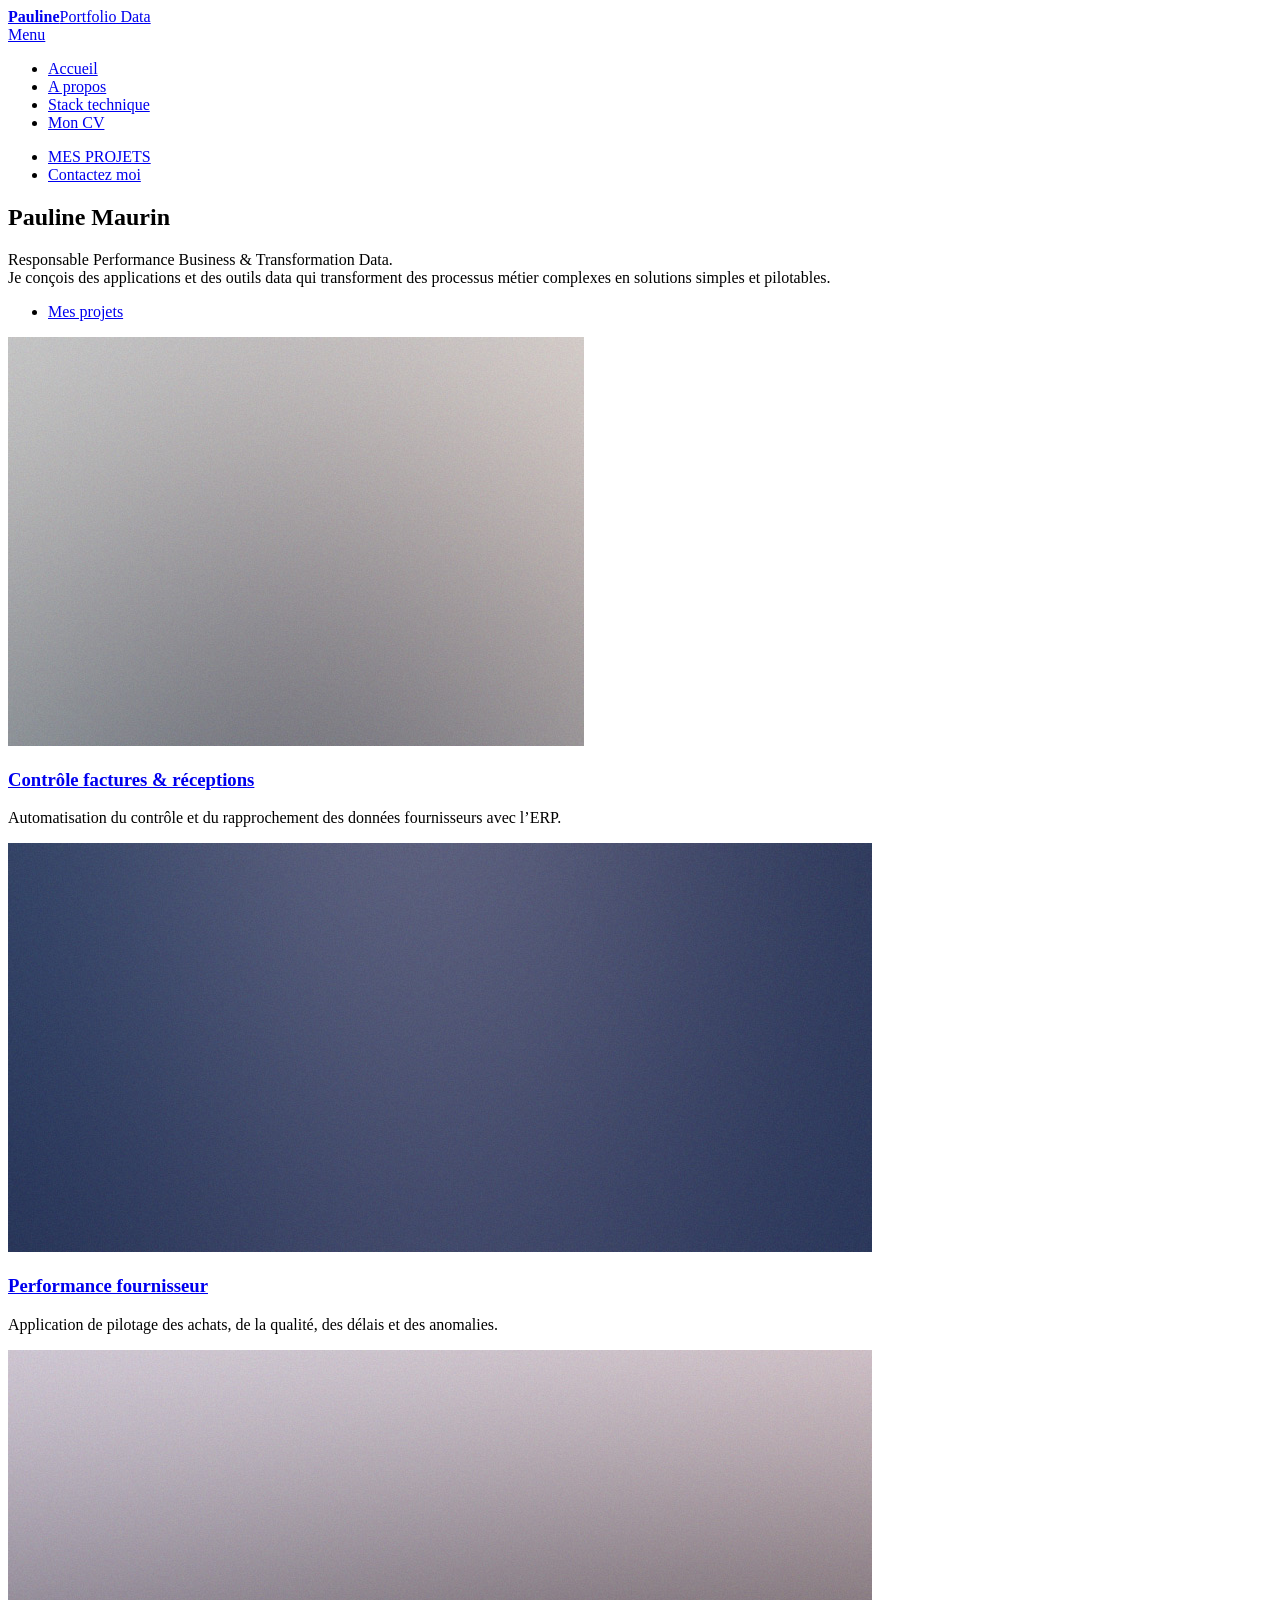
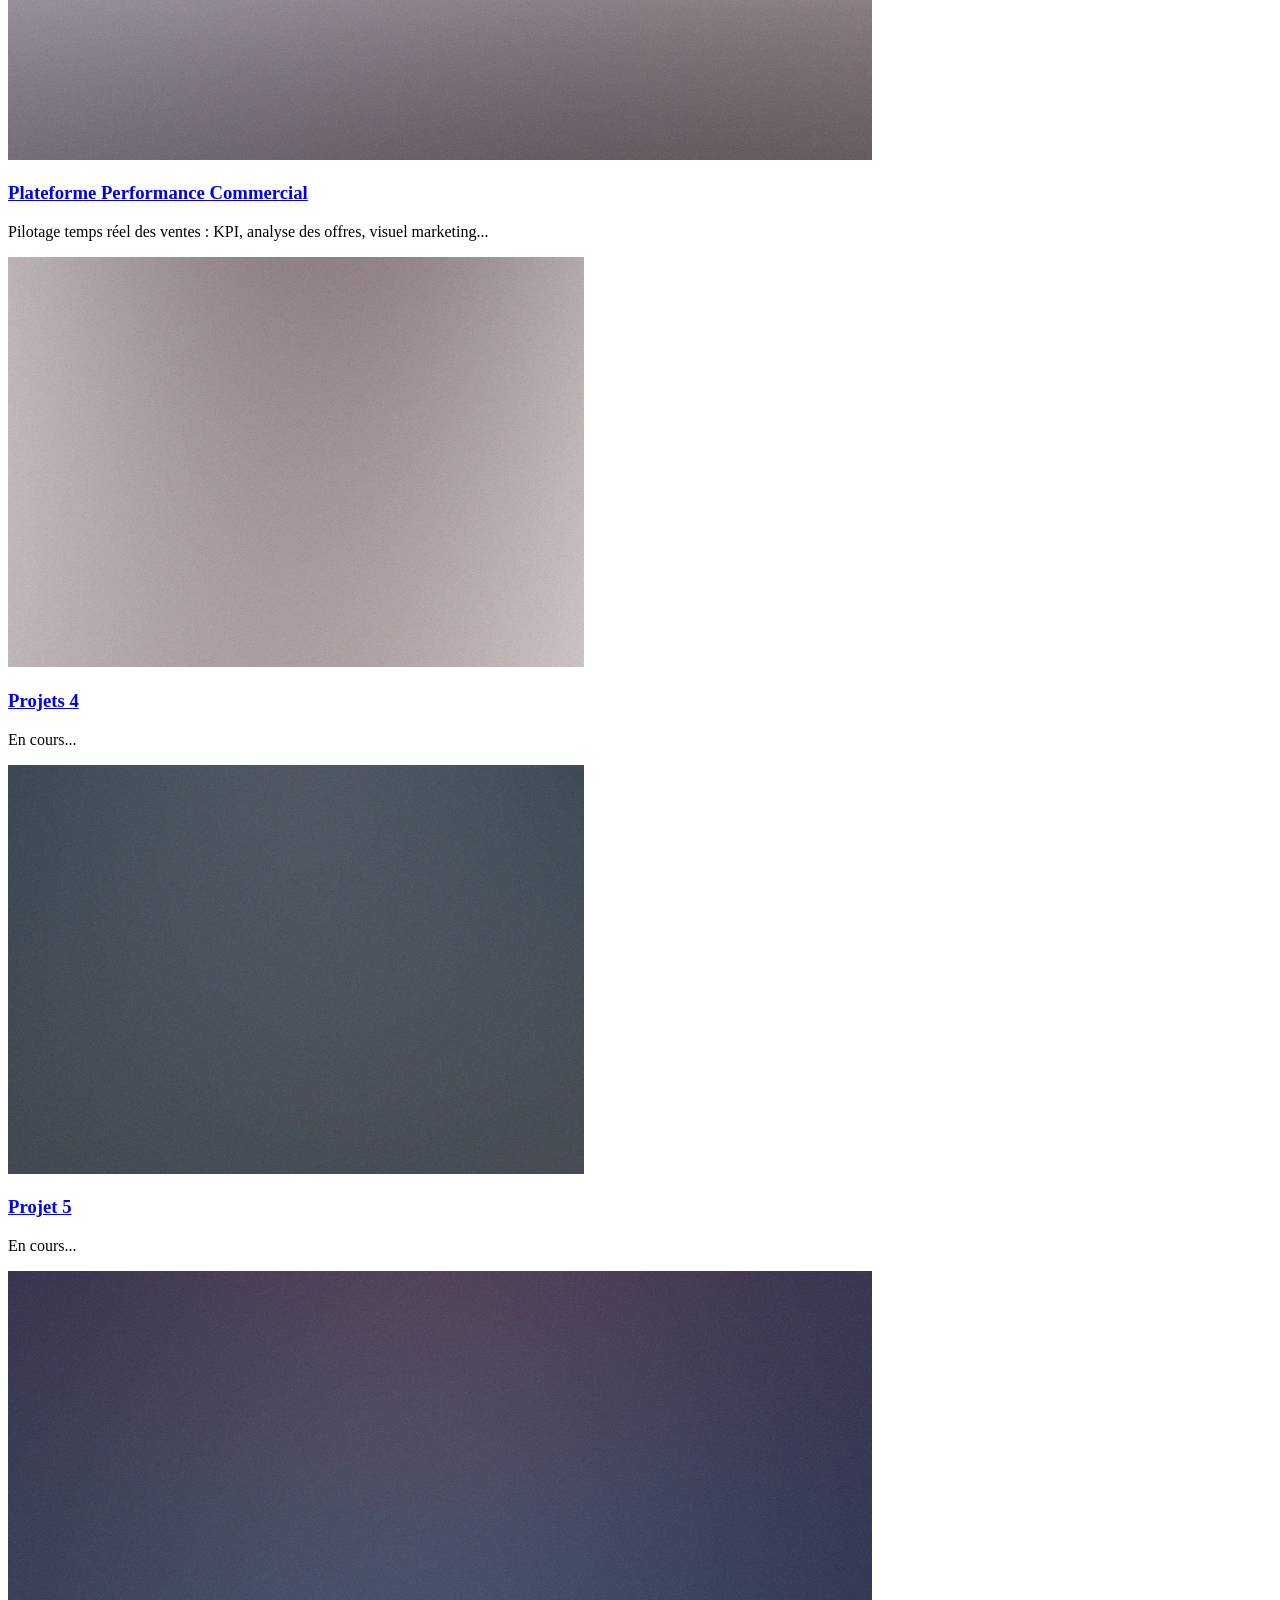
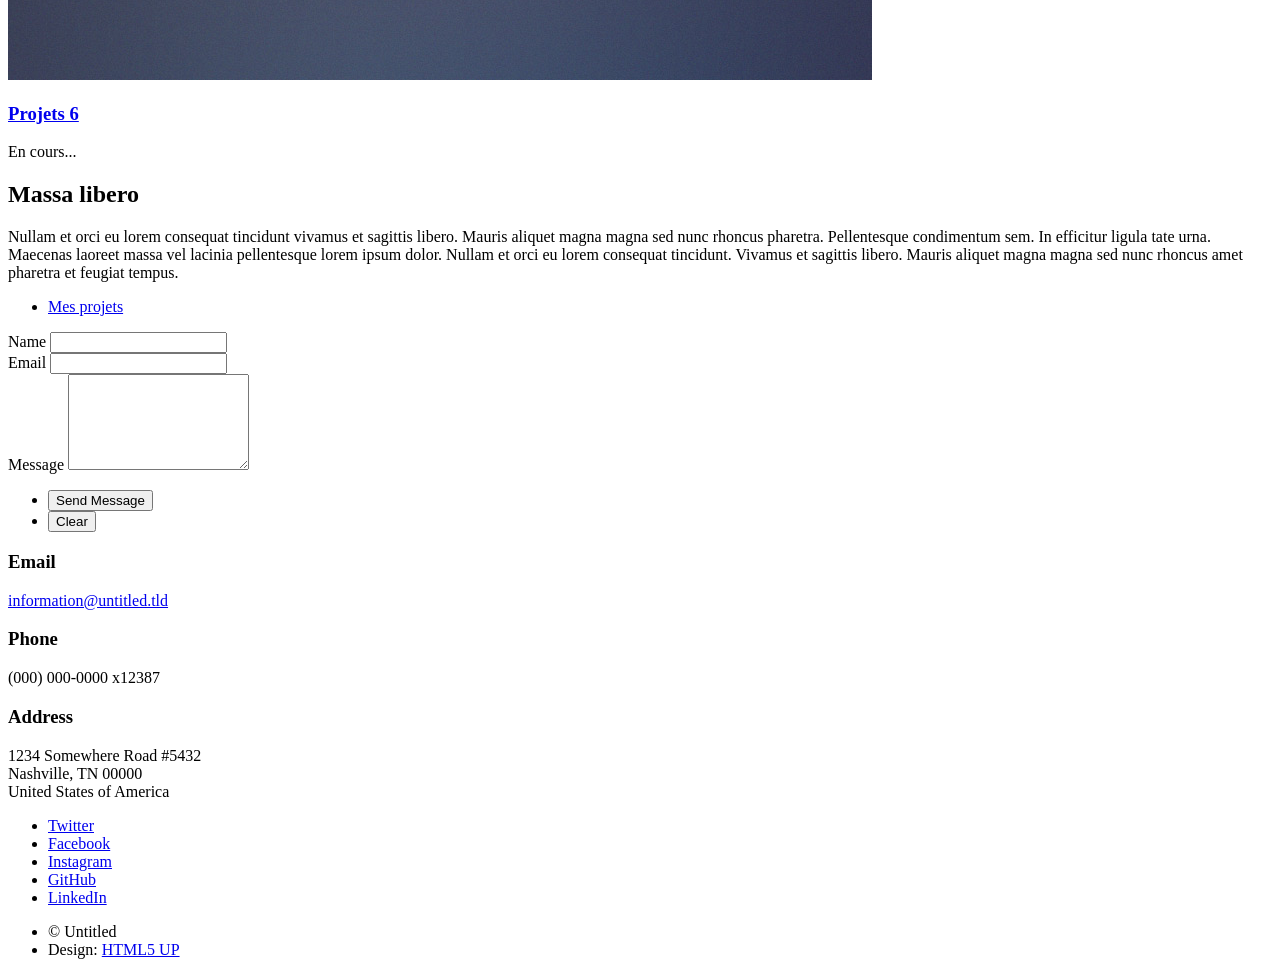
==== commit 18f34f85: "Revise portfolio content and project information Updated portfolio details and project descriptions." ====
--- a/index.html
+++ b/index.html
@@ -19,7 +19,7 @@
 
 				<!-- Header -->
 					<header id="header" class="alt">
-						<a href="index.html" class="logo"><strong>Forty</strong> <span>by HTML5 UP</span></a>
+						<a href="index.html" class="logo"><strong>Pauline</strong><span>Portfolio Data</span></a>
 						<nav>
 							<a href="#menu">Menu</a>
 						</nav>
@@ -68,8 +68,8 @@
 										<img src="images/pic01.jpg" alt="" />
 									</span>
 									<header class="major">
-										<h3><a href="landing.html" class="link">Aliquam</a></h3>
-										<p>Ipsum dolor sit amet</p>
+										<h3><a href="landing.html" class="link">Contrôle factures & réceptions</a></h3>
+										<p>Automatisation du contrôle et du rapprochement des données fournisseurs avec l’ERP.</p>
 									</header>
 								</article>
 								<article>
@@ -77,8 +77,8 @@
 										<img src="images/pic02.jpg" alt="" />
 									</span>
 									<header class="major">
-										<h3><a href="landing.html" class="link">Tempus</a></h3>
-										<p>feugiat amet tempus</p>
+										<h3><a href="landing.html" class="link">Performance fournisseur</a></h3>
+										<p>Application de pilotage des achats, de la qualité, des délais et des anomalies.</p>
 									</header>
 								</article>
 								<article>
@@ -86,8 +86,8 @@
 										<img src="images/pic03.jpg" alt="" />
 									</span>
 									<header class="major">
-										<h3><a href="landing.html" class="link">Magna</a></h3>
-										<p>Lorem etiam nullam</p>
+										<h3><a href="landing.html" class="link">Plateforme Performance Commercial</a></h3>
+										<p>Pilotage temps réel des ventes : KPI, analyse des offres, visuel marketing...</p>
 									</header>
 								</article>
 								<article>
@@ -95,8 +95,8 @@
 										<img src="images/pic04.jpg" alt="" />
 									</span>
 									<header class="major">
-										<h3><a href="landing.html" class="link">Ipsum</a></h3>
-										<p>Nisl sed aliquam</p>
+										<h3><a href="landing.html" class="link">Projets 4</a></h3>
+										<p>En cours...</p>
 									</header>
 								</article>
 								<article>
@@ -104,8 +104,8 @@
 										<img src="images/pic05.jpg" alt="" />
 									</span>
 									<header class="major">
-										<h3><a href="landing.html" class="link">Consequat</a></h3>
-										<p>Ipsum dolor sit amet</p>
+										<h3><a href="landing.html" class="link">Projet 5</a></h3>
+										<p>En cours...</p>
 									</header>
 								</article>
 								<article>
@@ -113,8 +113,8 @@
 										<img src="images/pic06.jpg" alt="" />
 									</span>
 									<header class="major">
-										<h3><a href="landing.html" class="link">Etiam</a></h3>
-										<p>Feugiat amet tempus</p>
+										<h3><a href="landing.html" class="link">Projets 6</a></h3>
+										<p>En cours...</p>
 									</header>
 								</article>
 							</section>
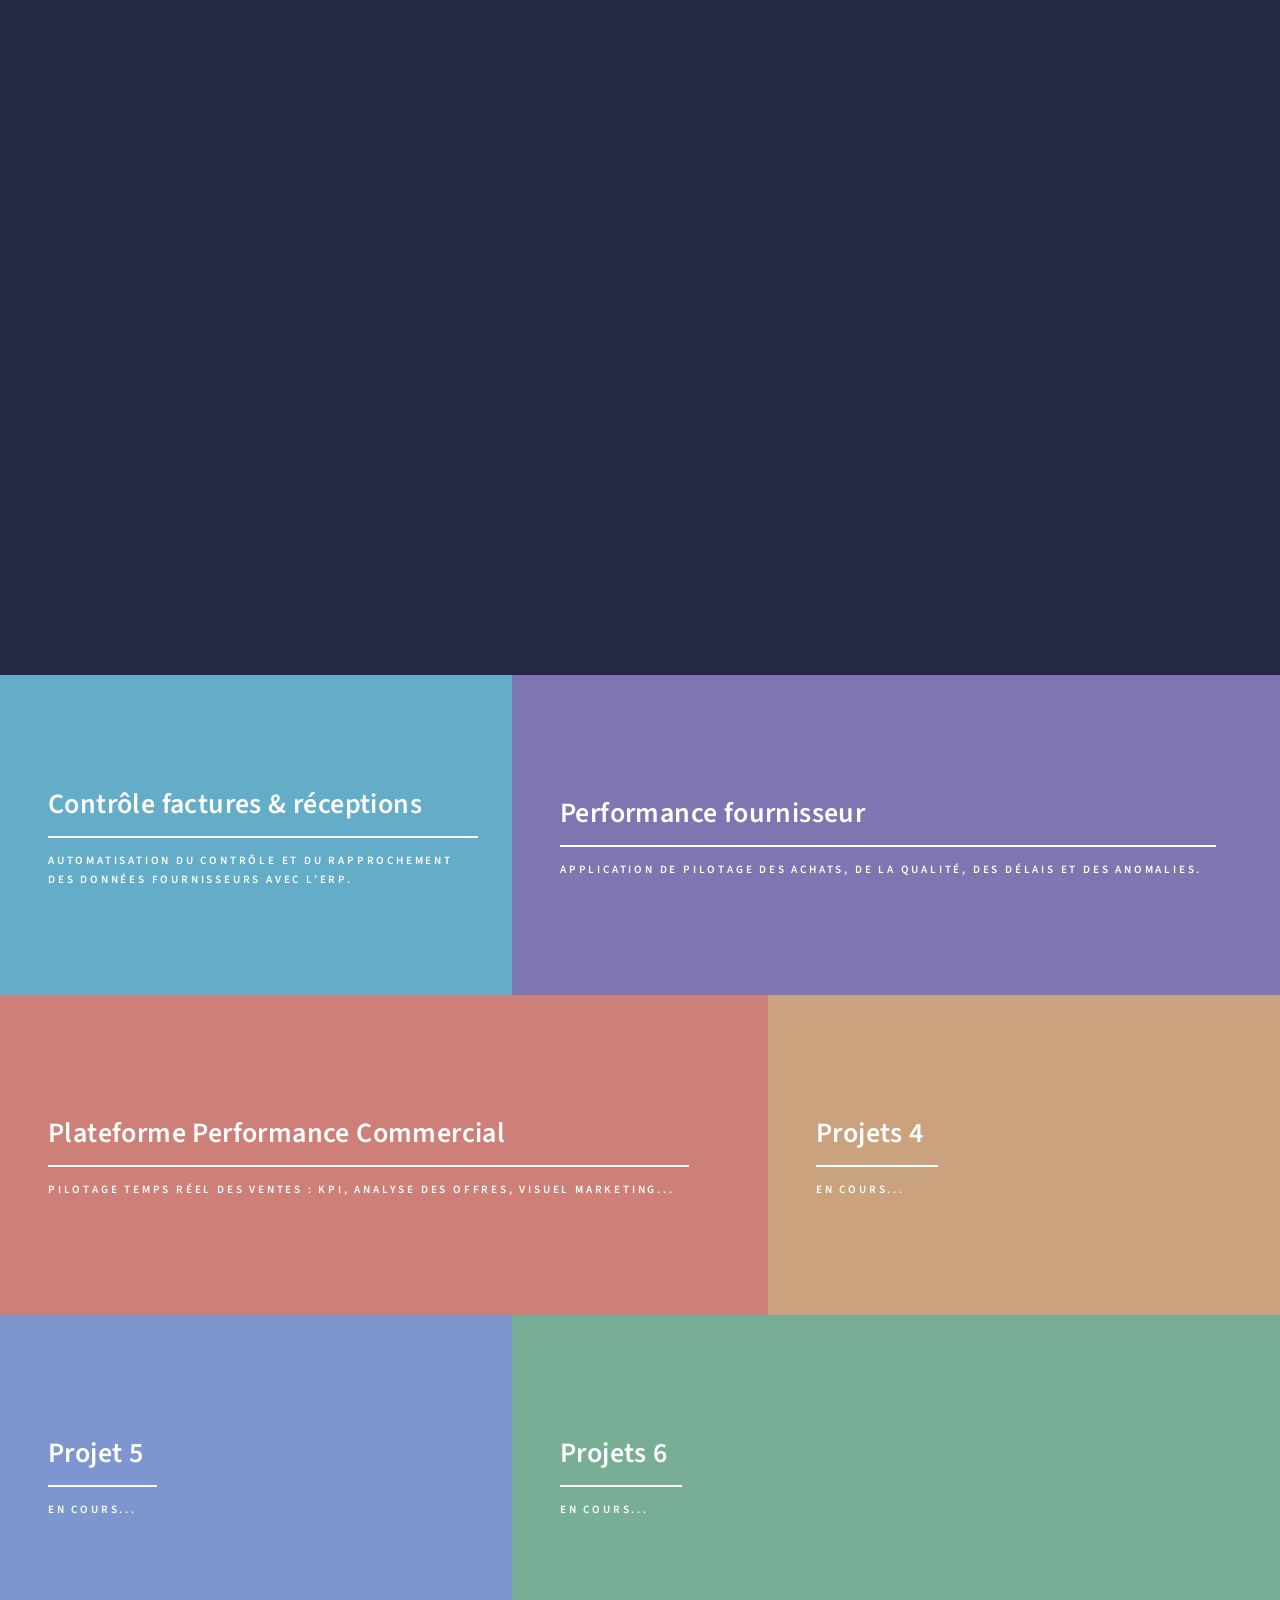
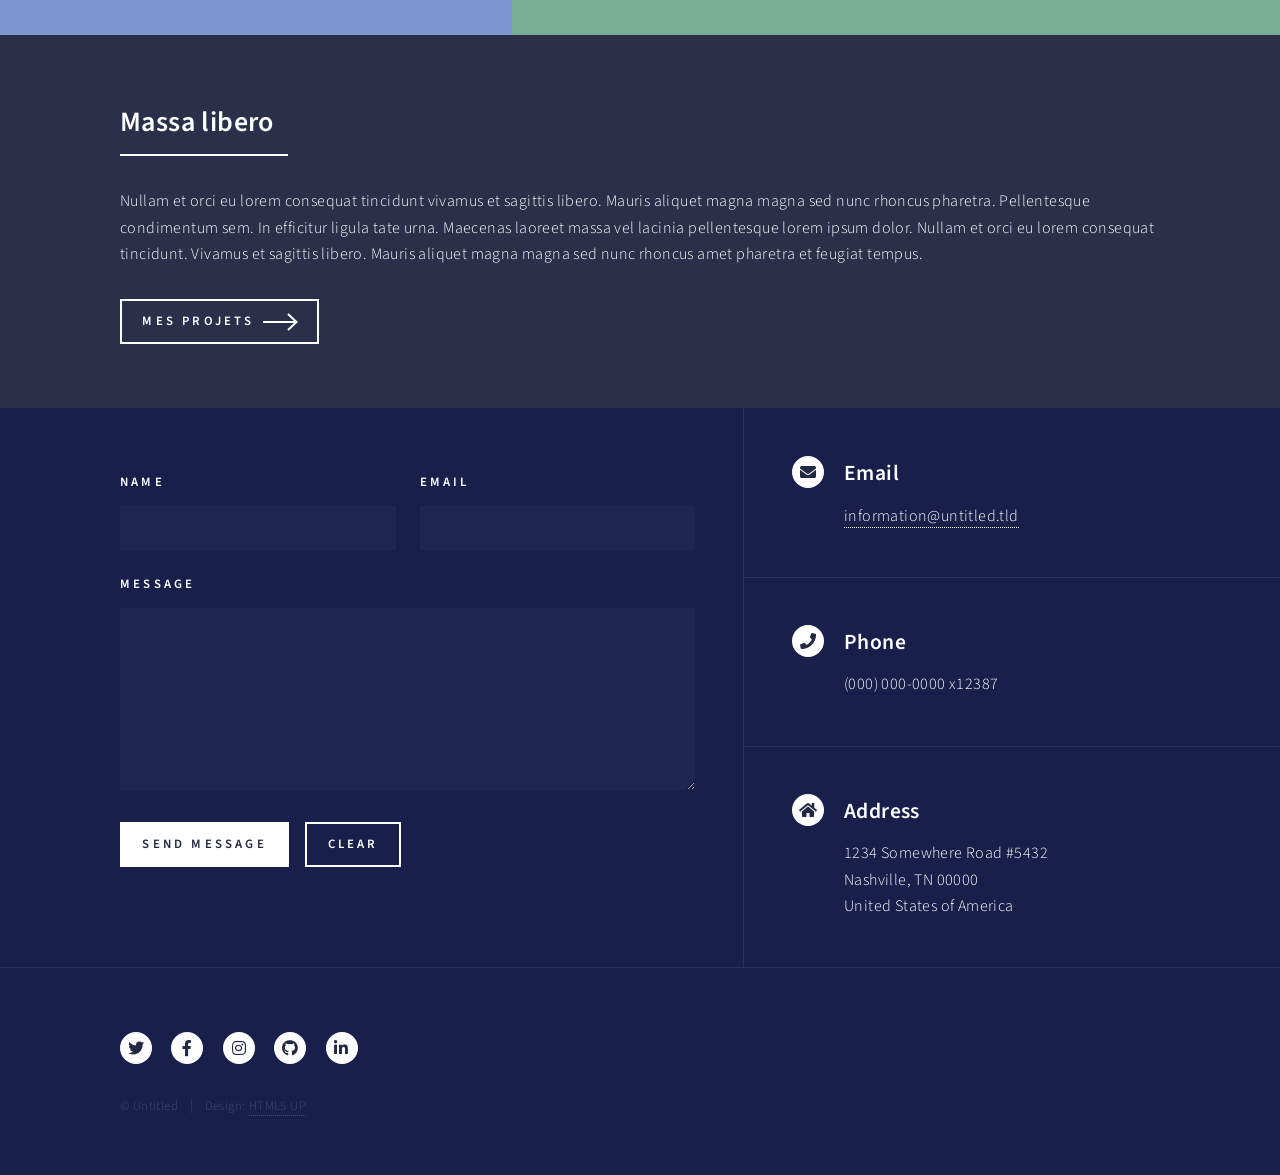
==== commit a3394f01: "Update index.html" ====
--- a/index.html
+++ b/index.html
@@ -19,7 +19,7 @@
 
 				<!-- Header -->
 					<header id="header" class="alt">
-						<a href="index.html" class="logo"><strong>Pauline</strong><span>Portfolio Data</span></a>
+						<a href="index.html" class="logo"><strong>PM</strong><span>Portfolio Data</span></a>
 						<nav>
 							<a href="#menu">Menu</a>
 						</nav>
--- a/assets/css/main.css
+++ b/assets/css/main.css
@@ -1,3952 +1,3952 @@
-@import url(fontawesome-all.min.css);
-@import url("https://fonts.googleapis.com/css?family=Source+Sans+Pro:300,300italic,600,600italic");
-
+@import url(fontawesome-all.min.css);
+@import url("https://fonts.googleapis.com/css?family=Source+Sans+Pro:300,300italic,600,600italic");
+
 /*
 	Forty by HTML5 UP
 	html5up.net | @ajlkn
 	Free for personal and commercial use under the CCA 3.0 license (html5up.net/license)
-*/
-
-html, body, div, span, applet, object,
-iframe, h1, h2, h3, h4, h5, h6, p, blockquote,
-pre, a, abbr, acronym, address, big, cite,
-code, del, dfn, em, img, ins, kbd, q, s, samp,
-small, strike, strong, sub, sup, tt, var, b,
-u, i, center, dl, dt, dd, ol, ul, li, fieldset,
-form, label, legend, table, caption, tbody,
-tfoot, thead, tr, th, td, article, aside,
-canvas, details, embed, figure, figcaption,
-footer, header, hgroup, menu, nav, output, ruby,
-section, summary, time, mark, audio, video {
-	margin: 0;
-	padding: 0;
-	border: 0;
-	font-size: 100%;
-	font: inherit;
-	vertical-align: baseline;}
-
-article, aside, details, figcaption, figure,
-footer, header, hgroup, menu, nav, section {
-	display: block;}
-
-body {
-	line-height: 1;
-}
-
-ol, ul {
-	list-style: none;
-}
-
-blockquote, q {
-	quotes: none;
-}
-
-	blockquote:before, blockquote:after, q:before, q:after {
-		content: '';
-		content: none;
-	}
-
-table {
-	border-collapse: collapse;
-	border-spacing: 0;
-}
-
-body {
-	-webkit-text-size-adjust: none;
-}
-
-mark {
-	background-color: transparent;
-	color: inherit;
-}
-
-input::-moz-focus-inner {
-	border: 0;
-	padding: 0;
-}
-
-input, select, textarea {
-	-moz-appearance: none;
-	-webkit-appearance: none;
-	-ms-appearance: none;
-	appearance: none;
-}
-
-/* Basic */
-
-	@-ms-viewport {
-		width: device-width;
-	}
-
-	body {
-		-ms-overflow-style: scrollbar;
-	}
-
-	@media screen and (max-width: 480px) {
-
-		html, body {
-			min-width: 320px;
-		}
-
-	}
-
-	html {
-		box-sizing: border-box;
-	}
-
-	*, *:before, *:after {
-		box-sizing: inherit;
-	}
-
-	body {
-		background: #242943;
-	}
-
-		body.is-preload *, body.is-preload *:before, body.is-preload *:after {
-			-moz-animation: none !important;
-			-webkit-animation: none !important;
-			-ms-animation: none !important;
-			animation: none !important;
-			-moz-transition: none !important;
-			-webkit-transition: none !important;
-			-ms-transition: none !important;
-			transition: none !important;
-		}
-
-/* Type */
-
-	body, input, select, textarea {
-		color: #ffffff;
-		font-family: "Source Sans Pro", Helvetica, sans-serif;
-		font-size: 17pt;
-		font-weight: 300;
-		letter-spacing: 0.025em;
-		line-height: 1.65;
-	}
-
-		@media screen and (max-width: 1680px) {
-
-			body, input, select, textarea {
-				font-size: 14pt;
-			}
-
-		}
-
-		@media screen and (max-width: 1280px) {
-
-			body, input, select, textarea {
-				font-size: 12pt;
-			}
-
-		}
-
-		@media screen and (max-width: 360px) {
-
-			body, input, select, textarea {
-				font-size: 11pt;
-			}
-
-		}
-
-	a {
-		-moz-transition: color 0.2s ease-in-out, border-bottom-color 0.2s ease-in-out;
-		-webkit-transition: color 0.2s ease-in-out, border-bottom-color 0.2s ease-in-out;
-		-ms-transition: color 0.2s ease-in-out, border-bottom-color 0.2s ease-in-out;
-		transition: color 0.2s ease-in-out, border-bottom-color 0.2s ease-in-out;
-		border-bottom: dotted 1px;
-		color: inherit;
-		text-decoration: none;
-	}
-
-		a:hover {
-			border-bottom-color: transparent;
-			color: #9bf1ff !important;
-		}
-
-		a:active {
-			color: #53e3fb !important;
-		}
-
-	strong, b {
-		color: #ffffff;
-		font-weight: 600;
-	}
-
-	em, i {
-		font-style: italic;
-	}
-
-	p {
-		margin: 0 0 2em 0;
-	}
-
-	h1, h2, h3, h4, h5, h6 {
-		color: #ffffff;
-		font-weight: 600;
-		line-height: 1.65;
-		margin: 0 0 1em 0;
-	}
-
-		h1 a, h2 a, h3 a, h4 a, h5 a, h6 a {
-			color: inherit;
-			border-bottom: 0;
-		}
-
-	h1 {
-		font-size: 2.5em;
-	}
-
-	h2 {
-		font-size: 1.75em;
-	}
-
-	h3 {
-		font-size: 1.35em;
-	}
-
-	h4 {
-		font-size: 1.1em;
-	}
-
-	h5 {
-		font-size: 0.9em;
-	}
-
-	h6 {
-		font-size: 0.7em;
-	}
-
-	@media screen and (max-width: 736px) {
-
-		h1 {
-			font-size: 2em;
-		}
-
-		h2 {
-			font-size: 1.5em;
-		}
-
-		h3 {
-			font-size: 1.25em;
-		}
-
-	}
-
-	sub {
-		font-size: 0.8em;
-		position: relative;
-		top: 0.5em;
-	}
-
-	sup {
-		font-size: 0.8em;
-		position: relative;
-		top: -0.5em;
-	}
-
-	blockquote {
-		border-left: solid 4px rgba(212, 212, 255, 0.1);
-		font-style: italic;
-		margin: 0 0 2em 0;
-		padding: 0.5em 0 0.5em 2em;
-	}
-
-	code {
-		background: rgba(212, 212, 255, 0.035);
-		font-family: "Courier New", monospace;
-		font-size: 0.9em;
-		margin: 0 0.25em;
-		padding: 0.25em 0.65em;
-	}
-
-	pre {
-		-webkit-overflow-scrolling: touch;
-		font-family: "Courier New", monospace;
-		font-size: 0.9em;
-		margin: 0 0 2em 0;
-	}
-
-		pre code {
-			display: block;
-			line-height: 1.75;
-			padding: 1em 1.5em;
-			overflow-x: auto;
-		}
-
-	hr {
-		border: 0;
-		border-bottom: solid 1px rgba(212, 212, 255, 0.1);
-		margin: 2em 0;
-	}
-
-		hr.major {
-			margin: 3em 0;
-		}
-
-	.align-left {
-		text-align: left;
-	}
-
-	.align-center {
-		text-align: center;
-	}
-
-	.align-right {
-		text-align: right;
-	}
-
-/* Row */
-
-	.row {
-		display: flex;
-		flex-wrap: wrap;
-		box-sizing: border-box;
-		align-items: stretch;
-	}
-
-		.row > * {
-			box-sizing: border-box;
-		}
-
-		.row.gtr-uniform > * > :last-child {
-			margin-bottom: 0;
-		}
-
-		.row.aln-left {
-			justify-content: flex-start;
-		}
-
-		.row.aln-center {
-			justify-content: center;
-		}
-
-		.row.aln-right {
-			justify-content: flex-end;
-		}
-
-		.row.aln-top {
-			align-items: flex-start;
-		}
-
-		.row.aln-middle {
-			align-items: center;
-		}
-
-		.row.aln-bottom {
-			align-items: flex-end;
-		}
-
-		.row > .imp {
-			order: -1;
-		}
-
-		.row > .col-1 {
-			width: 8.33333%;
-		}
-
-		.row > .off-1 {
-			margin-left: 8.33333%;
-		}
-
-		.row > .col-2 {
-			width: 16.66667%;
-		}
-
-		.row > .off-2 {
-			margin-left: 16.66667%;
-		}
-
-		.row > .col-3 {
-			width: 25%;
-		}
-
-		.row > .off-3 {
-			margin-left: 25%;
-		}
-
-		.row > .col-4 {
-			width: 33.33333%;
-		}
-
-		.row > .off-4 {
-			margin-left: 33.33333%;
-		}
-
-		.row > .col-5 {
-			width: 41.66667%;
-		}
-
-		.row > .off-5 {
-			margin-left: 41.66667%;
-		}
-
-		.row > .col-6 {
-			width: 50%;
-		}
-
-		.row > .off-6 {
-			margin-left: 50%;
-		}
-
-		.row > .col-7 {
-			width: 58.33333%;
-		}
-
-		.row > .off-7 {
-			margin-left: 58.33333%;
-		}
-
-		.row > .col-8 {
-			width: 66.66667%;
-		}
-
-		.row > .off-8 {
-			margin-left: 66.66667%;
-		}
-
-		.row > .col-9 {
-			width: 75%;
-		}
-
-		.row > .off-9 {
-			margin-left: 75%;
-		}
-
-		.row > .col-10 {
-			width: 83.33333%;
-		}
-
-		.row > .off-10 {
-			margin-left: 83.33333%;
-		}
-
-		.row > .col-11 {
-			width: 91.66667%;
-		}
-
-		.row > .off-11 {
-			margin-left: 91.66667%;
-		}
-
-		.row > .col-12 {
-			width: 100%;
-		}
-
-		.row > .off-12 {
-			margin-left: 100%;
-		}
-
-		.row.gtr-0 {
-			margin-top: 0;
-			margin-left: 0em;
-		}
-
-			.row.gtr-0 > * {
-				padding: 0 0 0 0em;
-			}
-
-			.row.gtr-0.gtr-uniform {
-				margin-top: 0em;
-			}
-
-				.row.gtr-0.gtr-uniform > * {
-					padding-top: 0em;
-				}
-
-		.row.gtr-25 {
-			margin-top: 0;
-			margin-left: -0.5em;
-		}
-
-			.row.gtr-25 > * {
-				padding: 0 0 0 0.5em;
-			}
-
-			.row.gtr-25.gtr-uniform {
-				margin-top: -0.5em;
-			}
-
-				.row.gtr-25.gtr-uniform > * {
-					padding-top: 0.5em;
-				}
-
-		.row.gtr-50 {
-			margin-top: 0;
-			margin-left: -1em;
-		}
-
-			.row.gtr-50 > * {
-				padding: 0 0 0 1em;
-			}
-
-			.row.gtr-50.gtr-uniform {
-				margin-top: -1em;
-			}
-
-				.row.gtr-50.gtr-uniform > * {
-					padding-top: 1em;
-				}
-
-		.row {
-			margin-top: 0;
-			margin-left: -2em;
-		}
-
-			.row > * {
-				padding: 0 0 0 2em;
-			}
-
-			.row.gtr-uniform {
-				margin-top: -2em;
-			}
-
-				.row.gtr-uniform > * {
-					padding-top: 2em;
-				}
-
-		.row.gtr-150 {
-			margin-top: 0;
-			margin-left: -3em;
-		}
-
-			.row.gtr-150 > * {
-				padding: 0 0 0 3em;
-			}
-
-			.row.gtr-150.gtr-uniform {
-				margin-top: -3em;
-			}
-
-				.row.gtr-150.gtr-uniform > * {
-					padding-top: 3em;
-				}
-
-		.row.gtr-200 {
-			margin-top: 0;
-			margin-left: -4em;
-		}
-
-			.row.gtr-200 > * {
-				padding: 0 0 0 4em;
-			}
-
-			.row.gtr-200.gtr-uniform {
-				margin-top: -4em;
-			}
-
-				.row.gtr-200.gtr-uniform > * {
-					padding-top: 4em;
-				}
-
-		@media screen and (max-width: 1680px) {
-
-			.row {
-				display: flex;
-				flex-wrap: wrap;
-				box-sizing: border-box;
-				align-items: stretch;
-			}
-
-				.row > * {
-					box-sizing: border-box;
-				}
-
-				.row.gtr-uniform > * > :last-child {
-					margin-bottom: 0;
-				}
-
-				.row.aln-left {
-					justify-content: flex-start;
-				}
-
-				.row.aln-center {
-					justify-content: center;
-				}
-
-				.row.aln-right {
-					justify-content: flex-end;
-				}
-
-				.row.aln-top {
-					align-items: flex-start;
-				}
-
-				.row.aln-middle {
-					align-items: center;
-				}
-
-				.row.aln-bottom {
-					align-items: flex-end;
-				}
-
-				.row > .imp-xlarge {
-					order: -1;
-				}
-
-				.row > .col-1-xlarge {
-					width: 8.33333%;
-				}
-
-				.row > .off-1-xlarge {
-					margin-left: 8.33333%;
-				}
-
-				.row > .col-2-xlarge {
-					width: 16.66667%;
-				}
-
-				.row > .off-2-xlarge {
-					margin-left: 16.66667%;
-				}
-
-				.row > .col-3-xlarge {
-					width: 25%;
-				}
-
-				.row > .off-3-xlarge {
-					margin-left: 25%;
-				}
-
-				.row > .col-4-xlarge {
-					width: 33.33333%;
-				}
-
-				.row > .off-4-xlarge {
-					margin-left: 33.33333%;
-				}
-
-				.row > .col-5-xlarge {
-					width: 41.66667%;
-				}
-
-				.row > .off-5-xlarge {
-					margin-left: 41.66667%;
-				}
-
-				.row > .col-6-xlarge {
-					width: 50%;
-				}
-
-				.row > .off-6-xlarge {
-					margin-left: 50%;
-				}
-
-				.row > .col-7-xlarge {
-					width: 58.33333%;
-				}
-
-				.row > .off-7-xlarge {
-					margin-left: 58.33333%;
-				}
-
-				.row > .col-8-xlarge {
-					width: 66.66667%;
-				}
-
-				.row > .off-8-xlarge {
-					margin-left: 66.66667%;
-				}
-
-				.row > .col-9-xlarge {
-					width: 75%;
-				}
-
-				.row > .off-9-xlarge {
-					margin-left: 75%;
-				}
-
-				.row > .col-10-xlarge {
-					width: 83.33333%;
-				}
-
-				.row > .off-10-xlarge {
-					margin-left: 83.33333%;
-				}
-
-				.row > .col-11-xlarge {
-					width: 91.66667%;
-				}
-
-				.row > .off-11-xlarge {
-					margin-left: 91.66667%;
-				}
-
-				.row > .col-12-xlarge {
-					width: 100%;
-				}
-
-				.row > .off-12-xlarge {
-					margin-left: 100%;
-				}
-
-				.row.gtr-0 {
-					margin-top: 0;
-					margin-left: 0em;
-				}
-
-					.row.gtr-0 > * {
-						padding: 0 0 0 0em;
-					}
-
-					.row.gtr-0.gtr-uniform {
-						margin-top: 0em;
-					}
-
-						.row.gtr-0.gtr-uniform > * {
-							padding-top: 0em;
-						}
-
-				.row.gtr-25 {
-					margin-top: 0;
-					margin-left: -0.5em;
-				}
-
-					.row.gtr-25 > * {
-						padding: 0 0 0 0.5em;
-					}
-
-					.row.gtr-25.gtr-uniform {
-						margin-top: -0.5em;
-					}
-
-						.row.gtr-25.gtr-uniform > * {
-							padding-top: 0.5em;
-						}
-
-				.row.gtr-50 {
-					margin-top: 0;
-					margin-left: -1em;
-				}
-
-					.row.gtr-50 > * {
-						padding: 0 0 0 1em;
-					}
-
-					.row.gtr-50.gtr-uniform {
-						margin-top: -1em;
-					}
-
-						.row.gtr-50.gtr-uniform > * {
-							padding-top: 1em;
-						}
-
-				.row {
-					margin-top: 0;
-					margin-left: -2em;
-				}
-
-					.row > * {
-						padding: 0 0 0 2em;
-					}
-
-					.row.gtr-uniform {
-						margin-top: -2em;
-					}
-
-						.row.gtr-uniform > * {
-							padding-top: 2em;
-						}
-
-				.row.gtr-150 {
-					margin-top: 0;
-					margin-left: -3em;
-				}
-
-					.row.gtr-150 > * {
-						padding: 0 0 0 3em;
-					}
-
-					.row.gtr-150.gtr-uniform {
-						margin-top: -3em;
-					}
-
-						.row.gtr-150.gtr-uniform > * {
-							padding-top: 3em;
-						}
-
-				.row.gtr-200 {
-					margin-top: 0;
-					margin-left: -4em;
-				}
-
-					.row.gtr-200 > * {
-						padding: 0 0 0 4em;
-					}
-
-					.row.gtr-200.gtr-uniform {
-						margin-top: -4em;
-					}
-
-						.row.gtr-200.gtr-uniform > * {
-							padding-top: 4em;
-						}
-
-		}
-
-		@media screen and (max-width: 1280px) {
-
-			.row {
-				display: flex;
-				flex-wrap: wrap;
-				box-sizing: border-box;
-				align-items: stretch;
-			}
-
-				.row > * {
-					box-sizing: border-box;
-				}
-
-				.row.gtr-uniform > * > :last-child {
-					margin-bottom: 0;
-				}
-
-				.row.aln-left {
-					justify-content: flex-start;
-				}
-
-				.row.aln-center {
-					justify-content: center;
-				}
-
-				.row.aln-right {
-					justify-content: flex-end;
-				}
-
-				.row.aln-top {
-					align-items: flex-start;
-				}
-
-				.row.aln-middle {
-					align-items: center;
-				}
-
-				.row.aln-bottom {
-					align-items: flex-end;
-				}
-
-				.row > .imp-large {
-					order: -1;
-				}
-
-				.row > .col-1-large {
-					width: 8.33333%;
-				}
-
-				.row > .off-1-large {
-					margin-left: 8.33333%;
-				}
-
-				.row > .col-2-large {
-					width: 16.66667%;
-				}
-
-				.row > .off-2-large {
-					margin-left: 16.66667%;
-				}
-
-				.row > .col-3-large {
-					width: 25%;
-				}
-
-				.row > .off-3-large {
-					margin-left: 25%;
-				}
-
-				.row > .col-4-large {
-					width: 33.33333%;
-				}
-
-				.row > .off-4-large {
-					margin-left: 33.33333%;
-				}
-
-				.row > .col-5-large {
-					width: 41.66667%;
-				}
-
-				.row > .off-5-large {
-					margin-left: 41.66667%;
-				}
-
-				.row > .col-6-large {
-					width: 50%;
-				}
-
-				.row > .off-6-large {
-					margin-left: 50%;
-				}
-
-				.row > .col-7-large {
-					width: 58.33333%;
-				}
-
-				.row > .off-7-large {
-					margin-left: 58.33333%;
-				}
-
-				.row > .col-8-large {
-					width: 66.66667%;
-				}
-
-				.row > .off-8-large {
-					margin-left: 66.66667%;
-				}
-
-				.row > .col-9-large {
-					width: 75%;
-				}
-
-				.row > .off-9-large {
-					margin-left: 75%;
-				}
-
-				.row > .col-10-large {
-					width: 83.33333%;
-				}
-
-				.row > .off-10-large {
-					margin-left: 83.33333%;
-				}
-
-				.row > .col-11-large {
-					width: 91.66667%;
-				}
-
-				.row > .off-11-large {
-					margin-left: 91.66667%;
-				}
-
-				.row > .col-12-large {
-					width: 100%;
-				}
-
-				.row > .off-12-large {
-					margin-left: 100%;
-				}
-
-				.row.gtr-0 {
-					margin-top: 0;
-					margin-left: 0em;
-				}
-
-					.row.gtr-0 > * {
-						padding: 0 0 0 0em;
-					}
-
-					.row.gtr-0.gtr-uniform {
-						margin-top: 0em;
-					}
-
-						.row.gtr-0.gtr-uniform > * {
-							padding-top: 0em;
-						}
-
-				.row.gtr-25 {
-					margin-top: 0;
-					margin-left: -0.375em;
-				}
-
-					.row.gtr-25 > * {
-						padding: 0 0 0 0.375em;
-					}
-
-					.row.gtr-25.gtr-uniform {
-						margin-top: -0.375em;
-					}
-
-						.row.gtr-25.gtr-uniform > * {
-							padding-top: 0.375em;
-						}
-
-				.row.gtr-50 {
-					margin-top: 0;
-					margin-left: -0.75em;
-				}
-
-					.row.gtr-50 > * {
-						padding: 0 0 0 0.75em;
-					}
-
-					.row.gtr-50.gtr-uniform {
-						margin-top: -0.75em;
-					}
-
-						.row.gtr-50.gtr-uniform > * {
-							padding-top: 0.75em;
-						}
-
-				.row {
-					margin-top: 0;
-					margin-left: -1.5em;
-				}
-
-					.row > * {
-						padding: 0 0 0 1.5em;
-					}
-
-					.row.gtr-uniform {
-						margin-top: -1.5em;
-					}
-
-						.row.gtr-uniform > * {
-							padding-top: 1.5em;
-						}
-
-				.row.gtr-150 {
-					margin-top: 0;
-					margin-left: -2.25em;
-				}
-
-					.row.gtr-150 > * {
-						padding: 0 0 0 2.25em;
-					}
-
-					.row.gtr-150.gtr-uniform {
-						margin-top: -2.25em;
-					}
-
-						.row.gtr-150.gtr-uniform > * {
-							padding-top: 2.25em;
-						}
-
-				.row.gtr-200 {
-					margin-top: 0;
-					margin-left: -3em;
-				}
-
-					.row.gtr-200 > * {
-						padding: 0 0 0 3em;
-					}
-
-					.row.gtr-200.gtr-uniform {
-						margin-top: -3em;
-					}
-
-						.row.gtr-200.gtr-uniform > * {
-							padding-top: 3em;
-						}
-
-		}
-
-		@media screen and (max-width: 980px) {
-
-			.row {
-				display: flex;
-				flex-wrap: wrap;
-				box-sizing: border-box;
-				align-items: stretch;
-			}
-
-				.row > * {
-					box-sizing: border-box;
-				}
-
-				.row.gtr-uniform > * > :last-child {
-					margin-bottom: 0;
-				}
-
-				.row.aln-left {
-					justify-content: flex-start;
-				}
-
-				.row.aln-center {
-					justify-content: center;
-				}
-
-				.row.aln-right {
-					justify-content: flex-end;
-				}
-
-				.row.aln-top {
-					align-items: flex-start;
-				}
-
-				.row.aln-middle {
-					align-items: center;
-				}
-
-				.row.aln-bottom {
-					align-items: flex-end;
-				}
-
-				.row > .imp-medium {
-					order: -1;
-				}
-
-				.row > .col-1-medium {
-					width: 8.33333%;
-				}
-
-				.row > .off-1-medium {
-					margin-left: 8.33333%;
-				}
-
-				.row > .col-2-medium {
-					width: 16.66667%;
-				}
-
-				.row > .off-2-medium {
-					margin-left: 16.66667%;
-				}
-
-				.row > .col-3-medium {
-					width: 25%;
-				}
-
-				.row > .off-3-medium {
-					margin-left: 25%;
-				}
-
-				.row > .col-4-medium {
-					width: 33.33333%;
-				}
-
-				.row > .off-4-medium {
-					margin-left: 33.33333%;
-				}
-
-				.row > .col-5-medium {
-					width: 41.66667%;
-				}
-
-				.row > .off-5-medium {
-					margin-left: 41.66667%;
-				}
-
-				.row > .col-6-medium {
-					width: 50%;
-				}
-
-				.row > .off-6-medium {
-					margin-left: 50%;
-				}
-
-				.row > .col-7-medium {
-					width: 58.33333%;
-				}
-
-				.row > .off-7-medium {
-					margin-left: 58.33333%;
-				}
-
-				.row > .col-8-medium {
-					width: 66.66667%;
-				}
-
-				.row > .off-8-medium {
-					margin-left: 66.66667%;
-				}
-
-				.row > .col-9-medium {
-					width: 75%;
-				}
-
-				.row > .off-9-medium {
-					margin-left: 75%;
-				}
-
-				.row > .col-10-medium {
-					width: 83.33333%;
-				}
-
-				.row > .off-10-medium {
-					margin-left: 83.33333%;
-				}
-
-				.row > .col-11-medium {
-					width: 91.66667%;
-				}
-
-				.row > .off-11-medium {
-					margin-left: 91.66667%;
-				}
-
-				.row > .col-12-medium {
-					width: 100%;
-				}
-
-				.row > .off-12-medium {
-					margin-left: 100%;
-				}
-
-				.row.gtr-0 {
-					margin-top: 0;
-					margin-left: 0em;
-				}
-
-					.row.gtr-0 > * {
-						padding: 0 0 0 0em;
-					}
-
-					.row.gtr-0.gtr-uniform {
-						margin-top: 0em;
-					}
-
-						.row.gtr-0.gtr-uniform > * {
-							padding-top: 0em;
-						}
-
-				.row.gtr-25 {
-					margin-top: 0;
-					margin-left: -0.375em;
-				}
-
-					.row.gtr-25 > * {
-						padding: 0 0 0 0.375em;
-					}
-
-					.row.gtr-25.gtr-uniform {
-						margin-top: -0.375em;
-					}
-
-						.row.gtr-25.gtr-uniform > * {
-							padding-top: 0.375em;
-						}
-
-				.row.gtr-50 {
-					margin-top: 0;
-					margin-left: -0.75em;
-				}
-
-					.row.gtr-50 > * {
-						padding: 0 0 0 0.75em;
-					}
-
-					.row.gtr-50.gtr-uniform {
-						margin-top: -0.75em;
-					}
-
-						.row.gtr-50.gtr-uniform > * {
-							padding-top: 0.75em;
-						}
-
-				.row {
-					margin-top: 0;
-					margin-left: -1.5em;
-				}
-
-					.row > * {
-						padding: 0 0 0 1.5em;
-					}
-
-					.row.gtr-uniform {
-						margin-top: -1.5em;
-					}
-
-						.row.gtr-uniform > * {
-							padding-top: 1.5em;
-						}
-
-				.row.gtr-150 {
-					margin-top: 0;
-					margin-left: -2.25em;
-				}
-
-					.row.gtr-150 > * {
-						padding: 0 0 0 2.25em;
-					}
-
-					.row.gtr-150.gtr-uniform {
-						margin-top: -2.25em;
-					}
-
-						.row.gtr-150.gtr-uniform > * {
-							padding-top: 2.25em;
-						}
-
-				.row.gtr-200 {
-					margin-top: 0;
-					margin-left: -3em;
-				}
-
-					.row.gtr-200 > * {
-						padding: 0 0 0 3em;
-					}
-
-					.row.gtr-200.gtr-uniform {
-						margin-top: -3em;
-					}
-
-						.row.gtr-200.gtr-uniform > * {
-							padding-top: 3em;
-						}
-
-		}
-
-		@media screen and (max-width: 736px) {
-
-			.row {
-				display: flex;
-				flex-wrap: wrap;
-				box-sizing: border-box;
-				align-items: stretch;
-			}
-
-				.row > * {
-					box-sizing: border-box;
-				}
-
-				.row.gtr-uniform > * > :last-child {
-					margin-bottom: 0;
-				}
-
-				.row.aln-left {
-					justify-content: flex-start;
-				}
-
-				.row.aln-center {
-					justify-content: center;
-				}
-
-				.row.aln-right {
-					justify-content: flex-end;
-				}
-
-				.row.aln-top {
-					align-items: flex-start;
-				}
-
-				.row.aln-middle {
-					align-items: center;
-				}
-
-				.row.aln-bottom {
-					align-items: flex-end;
-				}
-
-				.row > .imp-small {
-					order: -1;
-				}
-
-				.row > .col-1-small {
-					width: 8.33333%;
-				}
-
-				.row > .off-1-small {
-					margin-left: 8.33333%;
-				}
-
-				.row > .col-2-small {
-					width: 16.66667%;
-				}
-
-				.row > .off-2-small {
-					margin-left: 16.66667%;
-				}
-
-				.row > .col-3-small {
-					width: 25%;
-				}
-
-				.row > .off-3-small {
-					margin-left: 25%;
-				}
-
-				.row > .col-4-small {
-					width: 33.33333%;
-				}
-
-				.row > .off-4-small {
-					margin-left: 33.33333%;
-				}
-
-				.row > .col-5-small {
-					width: 41.66667%;
-				}
-
-				.row > .off-5-small {
-					margin-left: 41.66667%;
-				}
-
-				.row > .col-6-small {
-					width: 50%;
-				}
-
-				.row > .off-6-small {
-					margin-left: 50%;
-				}
-
-				.row > .col-7-small {
-					width: 58.33333%;
-				}
-
-				.row > .off-7-small {
-					margin-left: 58.33333%;
-				}
-
-				.row > .col-8-small {
-					width: 66.66667%;
-				}
-
-				.row > .off-8-small {
-					margin-left: 66.66667%;
-				}
-
-				.row > .col-9-small {
-					width: 75%;
-				}
-
-				.row > .off-9-small {
-					margin-left: 75%;
-				}
-
-				.row > .col-10-small {
-					width: 83.33333%;
-				}
-
-				.row > .off-10-small {
-					margin-left: 83.33333%;
-				}
-
-				.row > .col-11-small {
-					width: 91.66667%;
-				}
-
-				.row > .off-11-small {
-					margin-left: 91.66667%;
-				}
-
-				.row > .col-12-small {
-					width: 100%;
-				}
-
-				.row > .off-12-small {
-					margin-left: 100%;
-				}
-
-				.row.gtr-0 {
-					margin-top: 0;
-					margin-left: 0em;
-				}
-
-					.row.gtr-0 > * {
-						padding: 0 0 0 0em;
-					}
-
-					.row.gtr-0.gtr-uniform {
-						margin-top: 0em;
-					}
-
-						.row.gtr-0.gtr-uniform > * {
-							padding-top: 0em;
-						}
-
-				.row.gtr-25 {
-					margin-top: 0;
-					margin-left: -0.3125em;
-				}
-
-					.row.gtr-25 > * {
-						padding: 0 0 0 0.3125em;
-					}
-
-					.row.gtr-25.gtr-uniform {
-						margin-top: -0.3125em;
-					}
-
-						.row.gtr-25.gtr-uniform > * {
-							padding-top: 0.3125em;
-						}
-
-				.row.gtr-50 {
-					margin-top: 0;
-					margin-left: -0.625em;
-				}
-
-					.row.gtr-50 > * {
-						padding: 0 0 0 0.625em;
-					}
-
-					.row.gtr-50.gtr-uniform {
-						margin-top: -0.625em;
-					}
-
-						.row.gtr-50.gtr-uniform > * {
-							padding-top: 0.625em;
-						}
-
-				.row {
-					margin-top: 0;
-					margin-left: -1.25em;
-				}
-
-					.row > * {
-						padding: 0 0 0 1.25em;
-					}
-
-					.row.gtr-uniform {
-						margin-top: -1.25em;
-					}
-
-						.row.gtr-uniform > * {
-							padding-top: 1.25em;
-						}
-
-				.row.gtr-150 {
-					margin-top: 0;
-					margin-left: -1.875em;
-				}
-
-					.row.gtr-150 > * {
-						padding: 0 0 0 1.875em;
-					}
-
-					.row.gtr-150.gtr-uniform {
-						margin-top: -1.875em;
-					}
-
-						.row.gtr-150.gtr-uniform > * {
-							padding-top: 1.875em;
-						}
-
-				.row.gtr-200 {
-					margin-top: 0;
-					margin-left: -2.5em;
-				}
-
-					.row.gtr-200 > * {
-						padding: 0 0 0 2.5em;
-					}
-
-					.row.gtr-200.gtr-uniform {
-						margin-top: -2.5em;
-					}
-
-						.row.gtr-200.gtr-uniform > * {
-							padding-top: 2.5em;
-						}
-
-		}
-
-		@media screen and (max-width: 480px) {
-
-			.row {
-				display: flex;
-				flex-wrap: wrap;
-				box-sizing: border-box;
-				align-items: stretch;
-			}
-
-				.row > * {
-					box-sizing: border-box;
-				}
-
-				.row.gtr-uniform > * > :last-child {
-					margin-bottom: 0;
-				}
-
-				.row.aln-left {
-					justify-content: flex-start;
-				}
-
-				.row.aln-center {
-					justify-content: center;
-				}
-
-				.row.aln-right {
-					justify-content: flex-end;
-				}
-
-				.row.aln-top {
-					align-items: flex-start;
-				}
-
-				.row.aln-middle {
-					align-items: center;
-				}
-
-				.row.aln-bottom {
-					align-items: flex-end;
-				}
-
-				.row > .imp-xsmall {
-					order: -1;
-				}
-
-				.row > .col-1-xsmall {
-					width: 8.33333%;
-				}
-
-				.row > .off-1-xsmall {
-					margin-left: 8.33333%;
-				}
-
-				.row > .col-2-xsmall {
-					width: 16.66667%;
-				}
-
-				.row > .off-2-xsmall {
-					margin-left: 16.66667%;
-				}
-
-				.row > .col-3-xsmall {
-					width: 25%;
-				}
-
-				.row > .off-3-xsmall {
-					margin-left: 25%;
-				}
-
-				.row > .col-4-xsmall {
-					width: 33.33333%;
-				}
-
-				.row > .off-4-xsmall {
-					margin-left: 33.33333%;
-				}
-
-				.row > .col-5-xsmall {
-					width: 41.66667%;
-				}
-
-				.row > .off-5-xsmall {
-					margin-left: 41.66667%;
-				}
-
-				.row > .col-6-xsmall {
-					width: 50%;
-				}
-
-				.row > .off-6-xsmall {
-					margin-left: 50%;
-				}
-
-				.row > .col-7-xsmall {
-					width: 58.33333%;
-				}
-
-				.row > .off-7-xsmall {
-					margin-left: 58.33333%;
-				}
-
-				.row > .col-8-xsmall {
-					width: 66.66667%;
-				}
-
-				.row > .off-8-xsmall {
-					margin-left: 66.66667%;
-				}
-
-				.row > .col-9-xsmall {
-					width: 75%;
-				}
-
-				.row > .off-9-xsmall {
-					margin-left: 75%;
-				}
-
-				.row > .col-10-xsmall {
-					width: 83.33333%;
-				}
-
-				.row > .off-10-xsmall {
-					margin-left: 83.33333%;
-				}
-
-				.row > .col-11-xsmall {
-					width: 91.66667%;
-				}
-
-				.row > .off-11-xsmall {
-					margin-left: 91.66667%;
-				}
-
-				.row > .col-12-xsmall {
-					width: 100%;
-				}
-
-				.row > .off-12-xsmall {
-					margin-left: 100%;
-				}
-
-				.row.gtr-0 {
-					margin-top: 0;
-					margin-left: 0em;
-				}
-
-					.row.gtr-0 > * {
-						padding: 0 0 0 0em;
-					}
-
-					.row.gtr-0.gtr-uniform {
-						margin-top: 0em;
-					}
-
-						.row.gtr-0.gtr-uniform > * {
-							padding-top: 0em;
-						}
-
-				.row.gtr-25 {
-					margin-top: 0;
-					margin-left: -0.3125em;
-				}
-
-					.row.gtr-25 > * {
-						padding: 0 0 0 0.3125em;
-					}
-
-					.row.gtr-25.gtr-uniform {
-						margin-top: -0.3125em;
-					}
-
-						.row.gtr-25.gtr-uniform > * {
-							padding-top: 0.3125em;
-						}
-
-				.row.gtr-50 {
-					margin-top: 0;
-					margin-left: -0.625em;
-				}
-
-					.row.gtr-50 > * {
-						padding: 0 0 0 0.625em;
-					}
-
-					.row.gtr-50.gtr-uniform {
-						margin-top: -0.625em;
-					}
-
-						.row.gtr-50.gtr-uniform > * {
-							padding-top: 0.625em;
-						}
-
-				.row {
-					margin-top: 0;
-					margin-left: -1.25em;
-				}
-
-					.row > * {
-						padding: 0 0 0 1.25em;
-					}
-
-					.row.gtr-uniform {
-						margin-top: -1.25em;
-					}
-
-						.row.gtr-uniform > * {
-							padding-top: 1.25em;
-						}
-
-				.row.gtr-150 {
-					margin-top: 0;
-					margin-left: -1.875em;
-				}
-
-					.row.gtr-150 > * {
-						padding: 0 0 0 1.875em;
-					}
-
-					.row.gtr-150.gtr-uniform {
-						margin-top: -1.875em;
-					}
-
-						.row.gtr-150.gtr-uniform > * {
-							padding-top: 1.875em;
-						}
-
-				.row.gtr-200 {
-					margin-top: 0;
-					margin-left: -2.5em;
-				}
-
-					.row.gtr-200 > * {
-						padding: 0 0 0 2.5em;
-					}
-
-					.row.gtr-200.gtr-uniform {
-						margin-top: -2.5em;
-					}
-
-						.row.gtr-200.gtr-uniform > * {
-							padding-top: 2.5em;
-						}
-
-		}
-
-/* Section/Article */
-
-	section.special, article.special {
-		text-align: center;
-	}
-
-	header.major {
-		width: -moz-max-content;
-		width: -webkit-max-content;
-		width: -ms-max-content;
-		width: max-content;
-		margin-bottom: 2em;
-	}
-
-		header.major > :first-child {
-			margin-bottom: 0;
-			width: calc(100% + 0.5em);
-		}
-
-			header.major > :first-child:after {
-				content: '';
-				background-color: #ffffff;
-				display: block;
-				height: 2px;
-				margin: 0.325em 0 0.5em 0;
-				width: 100%;
-			}
-
-		header.major > p {
-			font-size: 0.7em;
-			font-weight: 600;
-			letter-spacing: 0.25em;
-			margin-bottom: 0;
-			text-transform: uppercase;
-		}
-
-		body.is-ie header.major > :first-child:after {
-			max-width: 9em;
-		}
-
-		body.is-ie header.major > h1:after {
-			max-width: 100% !important;
-		}
-
-	@media screen and (max-width: 736px) {
-
-		header.major > p br {
-			display: none;
-		}
-
-	}
-
-/* Form */
-
-	form {
-		margin: 0 0 2em 0;
-	}
-
-		form > :last-child {
-			margin-bottom: 0;
-		}
-
-		form > .fields {
-			display: -moz-flex;
-			display: -webkit-flex;
-			display: -ms-flex;
-			display: flex;
-			-moz-flex-wrap: wrap;
-			-webkit-flex-wrap: wrap;
-			-ms-flex-wrap: wrap;
-			flex-wrap: wrap;
-			width: calc(100% + 3em);
-			margin: -1.5em 0 2em -1.5em;
-		}
-
-			form > .fields > .field {
-				-moz-flex-grow: 0;
-				-webkit-flex-grow: 0;
-				-ms-flex-grow: 0;
-				flex-grow: 0;
-				-moz-flex-shrink: 0;
-				-webkit-flex-shrink: 0;
-				-ms-flex-shrink: 0;
-				flex-shrink: 0;
-				padding: 1.5em 0 0 1.5em;
-				width: calc(100% - 1.5em);
-			}
-
-				form > .fields > .field.half {
-					width: calc(50% - 0.75em);
-				}
-
-				form > .fields > .field.third {
-					width: calc(100%/3 - 0.5em);
-				}
-
-				form > .fields > .field.quarter {
-					width: calc(25% - 0.375em);
-				}
-
-		@media screen and (max-width: 480px) {
-
-			form > .fields {
-				width: calc(100% + 3em);
-				margin: -1.5em 0 2em -1.5em;
-			}
-
-				form > .fields > .field {
-					padding: 1.5em 0 0 1.5em;
-					width: calc(100% - 1.5em);
-				}
-
-					form > .fields > .field.half {
-						width: calc(100% - 1.5em);
-					}
-
-					form > .fields > .field.third {
-						width: calc(100% - 1.5em);
-					}
-
-					form > .fields > .field.quarter {
-						width: calc(100% - 1.5em);
-					}
-
-		}
-
-	label {
-		color: #ffffff;
-		display: block;
-		font-size: 0.8em;
-		font-weight: 600;
-		letter-spacing: 0.25em;
-		margin: 0 0 1em 0;
-		text-transform: uppercase;
-	}
-
-	input[type="text"],
-	input[type="password"],
-	input[type="email"],
-	input[type="tel"],
-	input[type="search"],
-	input[type="url"],
-	select,
-	textarea {
-		-moz-appearance: none;
-		-webkit-appearance: none;
-		-ms-appearance: none;
-		appearance: none;
-		background: rgba(212, 212, 255, 0.035);
-		border: none;
-		border-radius: 0;
-		color: inherit;
-		display: block;
-		outline: 0;
-		padding: 0 1em;
-		text-decoration: none;
-		width: 100%;
-	}
-
-		input[type="text"]:invalid,
-		input[type="password"]:invalid,
-		input[type="email"]:invalid,
-		input[type="tel"]:invalid,
-		input[type="search"]:invalid,
-		input[type="url"]:invalid,
-		select:invalid,
-		textarea:invalid {
-			box-shadow: none;
-		}
-
-		input[type="text"]:focus,
-		input[type="password"]:focus,
-		input[type="email"]:focus,
-		input[type="tel"]:focus,
-		input[type="search"]:focus,
-		input[type="url"]:focus,
-		select:focus,
-		textarea:focus {
-			border-color: #9bf1ff;
-			box-shadow: 0 0 0 2px #9bf1ff;
-		}
-
-	select {
-		background-image: url("data:image/svg+xml;charset=utf8,%3Csvg xmlns='http://www.w3.org/2000/svg' width='40' height='40' preserveAspectRatio='none' viewBox='0 0 40 40'%3E%3Cpath d='M9.4,12.3l10.4,10.4l10.4-10.4c0.2-0.2,0.5-0.4,0.9-0.4c0.3,0,0.6,0.1,0.9,0.4l3.3,3.3c0.2,0.2,0.4,0.5,0.4,0.9 c0,0.4-0.1,0.6-0.4,0.9L20.7,31.9c-0.2,0.2-0.5,0.4-0.9,0.4c-0.3,0-0.6-0.1-0.9-0.4L4.3,17.3c-0.2-0.2-0.4-0.5-0.4-0.9 c0-0.4,0.1-0.6,0.4-0.9l3.3-3.3c0.2-0.2,0.5-0.4,0.9-0.4S9.1,12.1,9.4,12.3z' fill='rgba(212, 212, 255, 0.1)' /%3E%3C/svg%3E");
-		background-size: 1.25rem;
-		background-repeat: no-repeat;
-		background-position: calc(100% - 1rem) center;
-		height: 2.75em;
-		padding-right: 2.75em;
-		text-overflow: ellipsis;
-	}
-
-		select option {
-			color: #ffffff;
-			background: #242943;
-		}
-
-		select:focus::-ms-value {
-			background-color: transparent;
-		}
-
-		select::-ms-expand {
-			display: none;
-		}
-
-	input[type="text"],
-	input[type="password"],
-	input[type="email"],
-	input[type="tel"],
-	input[type="search"],
-	input[type="url"],
-	select {
-		height: 2.75em;
-	}
-
-	textarea {
-		padding: 0.75em 1em;
-	}
-
-	input[type="checkbox"],
-	input[type="radio"] {
-		-moz-appearance: none;
-		-webkit-appearance: none;
-		-ms-appearance: none;
-		appearance: none;
-		display: block;
-		float: left;
-		margin-right: -2em;
-		opacity: 0;
-		width: 1em;
-		z-index: -1;
-	}
-
-		input[type="checkbox"] + label,
-		input[type="radio"] + label {
-			text-decoration: none;
-			color: #ffffff;
-			cursor: pointer;
-			display: inline-block;
-			font-weight: 300;
-			padding-left: 2.65em;
-			padding-right: 0.75em;
-			position: relative;
-		}
-
-			input[type="checkbox"] + label:before,
-			input[type="radio"] + label:before {
-				-moz-osx-font-smoothing: grayscale;
-				-webkit-font-smoothing: antialiased;
-				display: inline-block;
-				font-style: normal;
-				font-variant: normal;
-				text-rendering: auto;
-				line-height: 1;
-				text-transform: none !important;
-				font-family: 'Font Awesome 5 Free';
-				font-weight: 900;
-			}
-
-			input[type="checkbox"] + label:before,
-			input[type="radio"] + label:before {
-				background: rgba(212, 212, 255, 0.035);
-				content: '';
-				display: inline-block;
-				font-size: 0.8em;
-				height: 2.0625em;
-				left: 0;
-				letter-spacing: 0;
-				line-height: 2.0625em;
-				position: absolute;
-				text-align: center;
-				top: 0;
-				width: 2.0625em;
-			}
-
-		input[type="checkbox"]:checked + label:before,
-		input[type="radio"]:checked + label:before {
-			background: #ffffff;
-			border-color: #9bf1ff;
-			content: '\f00c';
-			color: #242943;
-		}
-
-		input[type="checkbox"]:focus + label:before,
-		input[type="radio"]:focus + label:before {
-			box-shadow: 0 0 0 2px #9bf1ff;
-		}
-
-	input[type="radio"] + label:before {
-		border-radius: 100%;
-	}
-
-	::-webkit-input-placeholder {
-		color: rgba(244, 244, 255, 0.2) !important;
-		opacity: 1.0;
-	}
-
-	:-moz-placeholder {
-		color: rgba(244, 244, 255, 0.2) !important;
-		opacity: 1.0;
-	}
-
-	::-moz-placeholder {
-		color: rgba(244, 244, 255, 0.2) !important;
-		opacity: 1.0;
-	}
-
-	:-ms-input-placeholder {
-		color: rgba(244, 244, 255, 0.2) !important;
-		opacity: 1.0;
-	}
-
-/* Box */
-
-	.box {
-		border: solid 1px rgba(212, 212, 255, 0.1);
-		margin-bottom: 2em;
-		padding: 1.5em;
-	}
-
-		.box > :last-child,
-		.box > :last-child > :last-child,
-		.box > :last-child > :last-child > :last-child {
-			margin-bottom: 0;
-		}
-
-		.box.alt {
-			border: 0;
-			border-radius: 0;
-			padding: 0;
-		}
-
-/* Icon */
-
-	.icon {
-		text-decoration: none;
-		border-bottom: none;
-		position: relative;
-	}
-
-		.icon:before {
-			-moz-osx-font-smoothing: grayscale;
-			-webkit-font-smoothing: antialiased;
-			display: inline-block;
-			font-style: normal;
-			font-variant: normal;
-			text-rendering: auto;
-			line-height: 1;
-			text-transform: none !important;
-			font-family: 'Font Awesome 5 Free';
-			font-weight: 400;
-		}
-
-		.icon > .label {
-			display: none;
-		}
-
-		.icon:before {
-			line-height: inherit;
-		}
-
-		.icon.solid:before {
-			font-weight: 900;
-		}
-
-		.icon.brands:before {
-			font-family: 'Font Awesome 5 Brands';
-		}
-
-		.icon.alt:before {
-			background-color: #ffffff;
-			border-radius: 100%;
-			color: #242943;
-			display: inline-block;
-			height: 2em;
-			line-height: 2em;
-			text-align: center;
-			width: 2em;
-		}
-
-	a.icon.alt:before {
-		-moz-transition: background-color 0.2s ease-in-out;
-		-webkit-transition: background-color 0.2s ease-in-out;
-		-ms-transition: background-color 0.2s ease-in-out;
-		transition: background-color 0.2s ease-in-out;
-	}
-
-	a.icon.alt:hover:before {
-		background-color: #6fc3df;
-	}
-
-	a.icon.alt:active:before {
-		background-color: #37a6cb;
-	}
-
-/* Image */
-
-	.image {
-		border: 0;
-		display: inline-block;
-		position: relative;
-	}
-
-		.image img {
-			display: block;
-		}
-
-		.image.left, .image.right {
-			max-width: 30%;
-		}
-
-			.image.left img, .image.right img {
-				width: 100%;
-			}
-
-		.image.left {
-			float: left;
-			margin: 0 1.5em 1.25em 0;
-			top: 0.25em;
-		}
-
-		.image.right {
-			float: right;
-			margin: 0 0 1.25em 1.5em;
-			top: 0.25em;
-		}
-
-		.image.fit {
-			display: block;
-			margin: 0 0 2em 0;
-			width: 100%;
-		}
-
-			.image.fit img {
-				width: 100%;
-			}
-
-		.image.main {
-			display: block;
-			margin: 2.5em 0;
-			width: 100%;
-		}
-
-			.image.main img {
-				width: 100%;
-			}
-
-			@media screen and (max-width: 736px) {
-
-				.image.main {
-					margin: 1.5em 0;
-				}
-
-			}
-
-/* List */
-
-	ol {
-		list-style: decimal;
-		margin: 0 0 2em 0;
-		padding-left: 1.25em;
-	}
-
-		ol li {
-			padding-left: 0.25em;
-		}
-
-	ul {
-		list-style: disc;
-		margin: 0 0 2em 0;
-		padding-left: 1em;
-	}
-
-		ul li {
-			padding-left: 0.5em;
-		}
-
-		ul.alt {
-			list-style: none;
-			padding-left: 0;
-		}
-
-			ul.alt li {
-				border-top: solid 1px rgba(212, 212, 255, 0.1);
-				padding: 0.5em 0;
-			}
-
-				ul.alt li:first-child {
-					border-top: 0;
-					padding-top: 0;
-				}
-
-	dl {
-		margin: 0 0 2em 0;
-	}
-
-		dl dt {
-			display: block;
-			font-weight: 600;
-			margin: 0 0 1em 0;
-		}
-
-		dl dd {
-			margin-left: 2em;
-		}
-
-/* Actions */
-
-	ul.actions {
-		display: -moz-flex;
-		display: -webkit-flex;
-		display: -ms-flex;
-		display: flex;
-		cursor: default;
-		list-style: none;
-		margin-left: -1em;
-		padding-left: 0;
-	}
-
-		ul.actions li {
-			padding: 0 0 0 1em;
-			vertical-align: middle;
-		}
-
-		ul.actions.special {
-			-moz-justify-content: center;
-			-webkit-justify-content: center;
-			-ms-justify-content: center;
-			justify-content: center;
-			width: 100%;
-			margin-left: 0;
-		}
-
-			ul.actions.special li:first-child {
-				padding-left: 0;
-			}
-
-		ul.actions.stacked {
-			-moz-flex-direction: column;
-			-webkit-flex-direction: column;
-			-ms-flex-direction: column;
-			flex-direction: column;
-			margin-left: 0;
-		}
-
-			ul.actions.stacked li {
-				padding: 1.3em 0 0 0;
-			}
-
-				ul.actions.stacked li:first-child {
-					padding-top: 0;
-				}
-
-		ul.actions.fit {
-			width: calc(100% + 1em);
-		}
-
-			ul.actions.fit li {
-				-moz-flex-grow: 1;
-				-webkit-flex-grow: 1;
-				-ms-flex-grow: 1;
-				flex-grow: 1;
-				-moz-flex-shrink: 1;
-				-webkit-flex-shrink: 1;
-				-ms-flex-shrink: 1;
-				flex-shrink: 1;
-				width: 100%;
-			}
-
-				ul.actions.fit li > * {
-					width: 100%;
-				}
-
-			ul.actions.fit.stacked {
-				width: 100%;
-			}
-
-/* Icons */
-
-	ul.icons {
-		cursor: default;
-		list-style: none;
-		padding-left: 0;
-	}
-
-		ul.icons li {
-			display: inline-block;
-			padding: 0 1em 0 0;
-		}
-
-			ul.icons li:last-child {
-				padding-right: 0;
-			}
-
-		@media screen and (max-width: 736px) {
-
-			ul.icons li {
-				padding: 0 0.75em 0 0;
-			}
-
-		}
-
-/* Pagination */
-
-	ul.pagination {
-		cursor: default;
-		list-style: none;
-		padding-left: 0;
-	}
-
-		ul.pagination li {
-			display: inline-block;
-			padding-left: 0;
-			vertical-align: middle;
-		}
-
-			ul.pagination li > .page {
-				-moz-transition: background-color 0.2s ease-in-out, color 0.2s ease-in-out;
-				-webkit-transition: background-color 0.2s ease-in-out, color 0.2s ease-in-out;
-				-ms-transition: background-color 0.2s ease-in-out, color 0.2s ease-in-out;
-				transition: background-color 0.2s ease-in-out, color 0.2s ease-in-out;
-				border-bottom: 0;
-				display: inline-block;
-				font-size: 0.8em;
-				font-weight: 600;
-				height: 1.5em;
-				line-height: 1.5em;
-				margin: 0 0.125em;
-				min-width: 1.5em;
-				padding: 0 0.5em;
-				text-align: center;
-			}
-
-				ul.pagination li > .page.active {
-					background-color: #ffffff;
-					color: #242943;
-				}
-
-					ul.pagination li > .page.active:hover {
-						background-color: #9bf1ff;
-						color: #242943 !important;
-					}
-
-					ul.pagination li > .page.active:active {
-						background-color: #53e3fb;
-					}
-
-			ul.pagination li:first-child {
-				padding-right: 0.75em;
-			}
-
-			ul.pagination li:last-child {
-				padding-left: 0.75em;
-			}
-
-		@media screen and (max-width: 480px) {
-
-			ul.pagination li:nth-child(n+2):nth-last-child(n+2) {
-				display: none;
-			}
-
-			ul.pagination li:first-child {
-				padding-right: 0;
-			}
-
-		}
-
-/* Table */
-
-	.table-wrapper {
-		-webkit-overflow-scrolling: touch;
-		overflow-x: auto;
-	}
-
-	table {
-		margin: 0 0 2em 0;
-		width: 100%;
-	}
-
-		table tbody tr {
-			border: solid 1px rgba(212, 212, 255, 0.1);
-			border-left: 0;
-			border-right: 0;
-		}
-
-			table tbody tr:nth-child(2n + 1) {
-				background-color: rgba(212, 212, 255, 0.035);
-			}
-
-		table td {
-			padding: 0.75em 0.75em;
-		}
-
-		table th {
-			color: #ffffff;
-			font-size: 0.9em;
-			font-weight: 600;
-			padding: 0 0.75em 0.75em 0.75em;
-			text-align: left;
-		}
-
-		table thead {
-			border-bottom: solid 2px rgba(212, 212, 255, 0.1);
-		}
-
-		table tfoot {
-			border-top: solid 2px rgba(212, 212, 255, 0.1);
-		}
-
-		table.alt {
-			border-collapse: separate;
-		}
-
-			table.alt tbody tr td {
-				border: solid 1px rgba(212, 212, 255, 0.1);
-				border-left-width: 0;
-				border-top-width: 0;
-			}
-
-				table.alt tbody tr td:first-child {
-					border-left-width: 1px;
-				}
-
-			table.alt tbody tr:first-child td {
-				border-top-width: 1px;
-			}
-
-			table.alt thead {
-				border-bottom: 0;
-			}
-
-			table.alt tfoot {
-				border-top: 0;
-			}
-
-/* Button */
-
-	input[type="submit"],
-	input[type="reset"],
-	input[type="button"],
-	button,
-	.button {
-		-moz-appearance: none;
-		-webkit-appearance: none;
-		-ms-appearance: none;
-		appearance: none;
-		-moz-transition: background-color 0.2s ease-in-out, box-shadow 0.2s ease-in-out, color 0.2s ease-in-out;
-		-webkit-transition: background-color 0.2s ease-in-out, box-shadow 0.2s ease-in-out, color 0.2s ease-in-out;
-		-ms-transition: background-color 0.2s ease-in-out, box-shadow 0.2s ease-in-out, color 0.2s ease-in-out;
-		transition: background-color 0.2s ease-in-out, box-shadow 0.2s ease-in-out, color 0.2s ease-in-out;
-		background-color: transparent;
-		border: 0;
-		border-radius: 0;
-		box-shadow: inset 0 0 0 2px #ffffff;
-		color: #ffffff;
-		cursor: pointer;
-		display: inline-block;
-		font-size: 0.8em;
-		font-weight: 600;
-		height: 3.5em;
-		letter-spacing: 0.25em;
-		line-height: 3.5em;
-		padding: 0 1.75em;
-		text-align: center;
-		text-decoration: none;
-		text-transform: uppercase;
-		white-space: nowrap;
-	}
-
-		input[type="submit"]:hover, input[type="submit"]:active,
-		input[type="reset"]:hover,
-		input[type="reset"]:active,
-		input[type="button"]:hover,
-		input[type="button"]:active,
-		button:hover,
-		button:active,
-		.button:hover,
-		.button:active {
-			box-shadow: inset 0 0 0 2px #9bf1ff;
-			color: #9bf1ff;
-		}
-
-		input[type="submit"]:active,
-		input[type="reset"]:active,
-		input[type="button"]:active,
-		button:active,
-		.button:active {
-			background-color: rgba(155, 241, 255, 0.1);
-			box-shadow: inset 0 0 0 2px #53e3fb;
-			color: #53e3fb;
-		}
-
-		input[type="submit"].icon:before,
-		input[type="reset"].icon:before,
-		input[type="button"].icon:before,
-		button.icon:before,
-		.button.icon:before {
-			margin-right: 0.5em;
-		}
-
-		input[type="submit"].fit,
-		input[type="reset"].fit,
-		input[type="button"].fit,
-		button.fit,
-		.button.fit {
-			width: 100%;
-		}
-
-		input[type="submit"].small,
-		input[type="reset"].small,
-		input[type="button"].small,
-		button.small,
-		.button.small {
-			font-size: 0.6em;
-		}
-
-		input[type="submit"].large,
-		input[type="reset"].large,
-		input[type="button"].large,
-		button.large,
-		.button.large {
-			font-size: 1.25em;
-			height: 3em;
-			line-height: 3em;
-		}
-
-		input[type="submit"].next,
-		input[type="reset"].next,
-		input[type="button"].next,
-		button.next,
-		.button.next {
-			padding-right: 4.5em;
-			position: relative;
-		}
-
-			input[type="submit"].next:before, input[type="submit"].next:after,
-			input[type="reset"].next:before,
-			input[type="reset"].next:after,
-			input[type="button"].next:before,
-			input[type="button"].next:after,
-			button.next:before,
-			button.next:after,
-			.button.next:before,
-			.button.next:after {
-				-moz-transition: opacity 0.2s ease-in-out;
-				-webkit-transition: opacity 0.2s ease-in-out;
-				-ms-transition: opacity 0.2s ease-in-out;
-				transition: opacity 0.2s ease-in-out;
-				background-position: center right;
-				background-repeat: no-repeat;
-				background-size: 36px 24px;
-				content: '';
-				display: block;
-				height: 100%;
-				position: absolute;
-				right: 1.5em;
-				top: 0;
-				vertical-align: middle;
-				width: 36px;
-			}
-
-			input[type="submit"].next:before,
-			input[type="reset"].next:before,
-			input[type="button"].next:before,
-			button.next:before,
-			.button.next:before {
-				background-image: url("data:image/svg+xml;charset=utf8,%3Csvg xmlns='http://www.w3.org/2000/svg' xmlns:xlink='http://www.w3.org/1999/xlink' width='36px' height='24px' viewBox='0 0 36 24' zoomAndPan='disable'%3E%3Cstyle%3Eline %7B stroke: %23ffffff%3B stroke-width: 2px%3B %7D%3C/style%3E%3Cline x1='0' y1='12' x2='34' y2='12' /%3E%3Cline x1='25' y1='4' x2='34' y2='12.5' /%3E%3Cline x1='25' y1='20' x2='34' y2='11.5' /%3E%3C/svg%3E");
-			}
-
-			input[type="submit"].next:after,
-			input[type="reset"].next:after,
-			input[type="button"].next:after,
-			button.next:after,
-			.button.next:after {
-				background-image: url("data:image/svg+xml;charset=utf8,%3Csvg xmlns='http://www.w3.org/2000/svg' xmlns:xlink='http://www.w3.org/1999/xlink' width='36px' height='24px' viewBox='0 0 36 24' zoomAndPan='disable'%3E%3Cstyle%3Eline %7B stroke: %239bf1ff%3B stroke-width: 2px%3B %7D%3C/style%3E%3Cline x1='0' y1='12' x2='34' y2='12' /%3E%3Cline x1='25' y1='4' x2='34' y2='12.5' /%3E%3Cline x1='25' y1='20' x2='34' y2='11.5' /%3E%3C/svg%3E");
-				opacity: 0;
-				z-index: 1;
-			}
-
-			input[type="submit"].next:hover:after, input[type="submit"].next:active:after,
-			input[type="reset"].next:hover:after,
-			input[type="reset"].next:active:after,
-			input[type="button"].next:hover:after,
-			input[type="button"].next:active:after,
-			button.next:hover:after,
-			button.next:active:after,
-			.button.next:hover:after,
-			.button.next:active:after {
-				opacity: 1;
-			}
-
-			@media screen and (max-width: 1280px) {
-
-				input[type="submit"].next,
-				input[type="reset"].next,
-				input[type="button"].next,
-				button.next,
-				.button.next {
-					padding-right: 5em;
-				}
-
-			}
-
-		input[type="submit"].primary,
-		input[type="reset"].primary,
-		input[type="button"].primary,
-		button.primary,
-		.button.primary {
-			background-color: #ffffff;
-			box-shadow: none;
-			color: #242943;
-		}
-
-			input[type="submit"].primary:hover, input[type="submit"].primary:active,
-			input[type="reset"].primary:hover,
-			input[type="reset"].primary:active,
-			input[type="button"].primary:hover,
-			input[type="button"].primary:active,
-			button.primary:hover,
-			button.primary:active,
-			.button.primary:hover,
-			.button.primary:active {
-				background-color: #9bf1ff;
-				color: #242943 !important;
-			}
-
-			input[type="submit"].primary:active,
-			input[type="reset"].primary:active,
-			input[type="button"].primary:active,
-			button.primary:active,
-			.button.primary:active {
-				background-color: #53e3fb;
-			}
-
-		input[type="submit"].disabled, input[type="submit"]:disabled,
-		input[type="reset"].disabled,
-		input[type="reset"]:disabled,
-		input[type="button"].disabled,
-		input[type="button"]:disabled,
-		button.disabled,
-		button:disabled,
-		.button.disabled,
-		.button:disabled {
-			pointer-events: none;
-			cursor: default;
-			opacity: 0.25;
-		}
-
-/* Tiles */
-
-	.tiles {
-		display: -moz-flex;
-		display: -webkit-flex;
-		display: -ms-flex;
-		display: flex;
-		-moz-flex-wrap: wrap;
-		-webkit-flex-wrap: wrap;
-		-ms-flex-wrap: wrap;
-		flex-wrap: wrap;
-		border-top: 0 !important;
-	}
-
-		.tiles + * {
-			border-top: 0 !important;
-		}
-
-		.tiles article {
-			-moz-align-items: center;
-			-webkit-align-items: center;
-			-ms-align-items: center;
-			align-items: center;
-			display: -moz-flex;
-			display: -webkit-flex;
-			display: -ms-flex;
-			display: flex;
-			-moz-transition: -moz-transform 0.25s ease, opacity 0.25s ease, -moz-filter 1s ease, -webkit-filter 1s ease;
-			-webkit-transition: -webkit-transform 0.25s ease, opacity 0.25s ease, -webkit-filter 1s ease, -webkit-filter 1s ease;
-			-ms-transition: -ms-transform 0.25s ease, opacity 0.25s ease, -ms-filter 1s ease, -webkit-filter 1s ease;
-			transition: transform 0.25s ease, opacity 0.25s ease, filter 1s ease, -webkit-filter 1s ease;
-			padding: 4em 4em 2em 4em ;
-			background-position: center;
-			background-repeat: no-repeat;
-			background-size: cover;
-			cursor: default;
-			height: 40vh;
-			max-height: 40em;
-			min-height: 23em;
-			overflow: hidden;
-			position: relative;
-			width: 40%;
-		}
-
-			.tiles article .image {
-				display: none;
-			}
-
-			.tiles article header {
-				position: relative;
-				z-index: 3;
-			}
-
-			.tiles article h3 {
-				font-size: 1.75em;
-			}
-
-				.tiles article h3 a:hover {
-					color: inherit !important;
-				}
-
-			.tiles article .link.primary {
-				border: 0;
-				height: 100%;
-				left: 0;
-				position: absolute;
-				top: 0;
-				width: 100%;
-				z-index: 4;
-			}
-
-			.tiles article:before {
-				-moz-transition: opacity 0.5s ease;
-				-webkit-transition: opacity 0.5s ease;
-				-ms-transition: opacity 0.5s ease;
-				transition: opacity 0.5s ease;
-				bottom: 0;
-				content: '';
-				display: block;
-				height: 100%;
-				left: 0;
-				opacity: 0.85;
-				position: absolute;
-				width: 100%;
-				z-index: 2;
-			}
-
-			.tiles article:after {
-				background-color: rgba(36, 41, 67, 0.25);
-				content: '';
-				display: block;
-				height: 100%;
-				left: 0;
-				position: absolute;
-				top: 0;
-				width: 100%;
-				z-index: 1;
-			}
-
-			.tiles article:hover:before {
-				opacity: 0;
-			}
-
-			.tiles article.is-transitioning {
-				-moz-transform: scale(0.95);
-				-webkit-transform: scale(0.95);
-				-ms-transform: scale(0.95);
-				transform: scale(0.95);
-				-moz-filter: blur(0.5em);
-				-webkit-filter: blur(0.5em);
-				-ms-filter: blur(0.5em);
-				filter: blur(0.5em);
-				opacity: 0;
-			}
-
-			.tiles article:nth-child(4n - 1), .tiles article:nth-child(4n - 2) {
-				width: 60%;
-			}
-
-			.tiles article:nth-child(6n - 5):before {
-				background-color: #6fc3df;
-			}
-
-			.tiles article:nth-child(6n - 4):before {
-				background-color: #8d82c4;
-			}
-
-			.tiles article:nth-child(6n - 3):before {
-				background-color: #ec8d81;
-			}
-
-			.tiles article:nth-child(6n - 2):before {
-				background-color: #e7b788;
-			}
-
-			.tiles article:nth-child(6n - 1):before {
-				background-color: #8ea9e8;
-			}
-
-			.tiles article:nth-child(6n):before {
-				background-color: #87c5a4;
-			}
-
-		@media screen and (max-width: 1280px) {
-
-			.tiles article {
-				padding: 4em 3em 2em 3em ;
-				height: 30vh;
-				max-height: 30em;
-				min-height: 20em;
-			}
-
-		}
-
-		@media screen and (max-width: 980px) {
-
-			.tiles article {
-				width: 50% !important;
-			}
-
-		}
-
-		@media screen and (max-width: 736px) {
-
-			.tiles article {
-				padding: 3em 1.5em 1em 1.5em ;
-				height: 16em;
-				max-height: none;
-				min-height: 0;
-			}
-
-				.tiles article h3 {
-					font-size: 1.5em;
-				}
-
-		}
-
-		@media screen and (max-width: 480px) {
-
-			.tiles {
-				display: block;
-			}
-
-				.tiles article {
-					height: 20em;
-					width: 100% !important;
-				}
-
-		}
-
-/* Contact Method */
-
-	.contact-method {
-		margin: 0 0 2em 0;
-		padding-left: 3.25em;
-		position: relative;
-	}
-
-		.contact-method .icon {
-			left: 0;
-			position: absolute;
-			top: 0;
-		}
-
-		.contact-method h3 {
-			margin: 0 0 0.5em 0;
-		}
-
-/* Spotlights */
-
-	.spotlights {
-		border-top: 0 !important;
-	}
-
-		.spotlights + * {
-			border-top: 0 !important;
-		}
-
-		.spotlights > section {
-			display: -moz-flex;
-			display: -webkit-flex;
-			display: -ms-flex;
-			display: flex;
-			-moz-flex-direction: row;
-			-webkit-flex-direction: row;
-			-ms-flex-direction: row;
-			flex-direction: row;
-			background-color: #2e3450;
-		}
-
-			.spotlights > section > .image {
-				background-position: center center;
-				background-size: cover;
-				border-radius: 0;
-				display: block;
-				position: relative;
-				width: 30%;
-			}
-
-				.spotlights > section > .image img {
-					border-radius: 0;
-					display: block;
-					width: 100%;
-				}
-
-				.spotlights > section > .image:before {
-					background: rgba(36, 41, 67, 0.9);
-					content: '';
-					display: block;
-					height: 100%;
-					left: 0;
-					opacity: 0;
-					position: absolute;
-					top: 0;
-					width: 100%;
-				}
-
-			.spotlights > section > .content {
-				display: -moz-flex;
-				display: -webkit-flex;
-				display: -ms-flex;
-				display: flex;
-				-moz-flex-direction: column;
-				-webkit-flex-direction: column;
-				-ms-flex-direction: column;
-				flex-direction: column;
-				-moz-justify-content: center;
-				-webkit-justify-content: center;
-				-ms-justify-content: center;
-				justify-content: center;
-				-moz-align-items: center;
-				-webkit-align-items: center;
-				-ms-align-items: center;
-				align-items: center;
-				padding: 2em 3em 0.1em 3em ;
-				width: 70%;
-			}
-
-				.spotlights > section > .content > .inner {
-					margin: 0 auto;
-					max-width: 100%;
-					width: 65em;
-				}
-
-			.spotlights > section:nth-child(2n) {
-				-moz-flex-direction: row-reverse;
-				-webkit-flex-direction: row-reverse;
-				-ms-flex-direction: row-reverse;
-				flex-direction: row-reverse;
-				background-color: #333856;
-			}
-
-				.spotlights > section:nth-child(2n) > .content {
-					-moz-align-items: -moz-flex-end;
-					-webkit-align-items: -webkit-flex-end;
-					-ms-align-items: -ms-flex-end;
-					align-items: flex-end;
-				}
-
-		@media screen and (max-width: 1680px) {
-
-			.spotlights > section > .image {
-				width: 40%;
-			}
-
-			.spotlights > section > .content {
-				width: 60%;
-			}
-
-		}
-
-		@media screen and (max-width: 1280px) {
-
-			.spotlights > section > .image {
-				width: 45%;
-			}
-
-			.spotlights > section > .content {
-				width: 55%;
-			}
-
-		}
-
-		@media screen and (max-width: 980px) {
-
-			.spotlights > section {
-				display: block;
-			}
-
-				.spotlights > section > .image {
-					width: 100%;
-				}
-
-				.spotlights > section > .content {
-					padding: 4em 3em 2em 3em ;
-					width: 100%;
-				}
-
-		}
-
-		@media screen and (max-width: 736px) {
-
-			.spotlights > section > .content {
-				padding: 3em 1.5em 1em 1.5em ;
-			}
-
-		}
-
-/* Header */
-
-	@-moz-keyframes reveal-header {
-		0% {
-			top: -4em;
-			opacity: 0;
-		}
-
-		100% {
-			top: 0;
-			opacity: 1;
-		}
-	}
-
-	@-webkit-keyframes reveal-header {
-		0% {
-			top: -4em;
-			opacity: 0;
-		}
-
-		100% {
-			top: 0;
-			opacity: 1;
-		}
-	}
-
-	@-ms-keyframes reveal-header {
-		0% {
-			top: -4em;
-			opacity: 0;
-		}
-
-		100% {
-			top: 0;
-			opacity: 1;
-		}
-	}
-
-	@keyframes reveal-header {
-		0% {
-			top: -4em;
-			opacity: 0;
-		}
-
-		100% {
-			top: 0;
-			opacity: 1;
-		}
-	}
-
-	#header {
-		display: -moz-flex;
-		display: -webkit-flex;
-		display: -ms-flex;
-		display: flex;
-		background-color: #2a2f4a;
-		box-shadow: 0 0 0.25em 0 rgba(0, 0, 0, 0.15);
-		cursor: default;
-		font-weight: 600;
-		height: 3.25em;
-		left: 0;
-		letter-spacing: 0.25em;
-		line-height: 3.25em;
-		margin: 0;
-		position: fixed;
-		text-transform: uppercase;
-		top: 0;
-		width: 100%;
-		z-index: 10000;
-	}
-
-		#header .logo {
-			border: 0;
-			display: inline-block;
-			font-size: 0.8em;
-			height: inherit;
-			line-height: inherit;
-			padding: 0 1.5em;
-		}
-
-			#header .logo strong {
-				-moz-transition: background-color 0.2s ease-in-out, color 0.2s ease-in-out;
-				-webkit-transition: background-color 0.2s ease-in-out, color 0.2s ease-in-out;
-				-ms-transition: background-color 0.2s ease-in-out, color 0.2s ease-in-out;
-				transition: background-color 0.2s ease-in-out, color 0.2s ease-in-out;
-				background-color: #ffffff;
-				color: #242943;
-				display: inline-block;
-				line-height: 1.65em;
-				margin-right: 0.325em;
-				padding: 0 0.125em 0 0.375em;
-			}
-
-			#header .logo:hover strong {
-				background-color: #9bf1ff;
-			}
-
-			#header .logo:active strong {
-				background-color: #53e3fb;
-			}
-
-		#header nav {
-			display: -moz-flex;
-			display: -webkit-flex;
-			display: -ms-flex;
-			display: flex;
-			-moz-justify-content: -moz-flex-end;
-			-webkit-justify-content: -webkit-flex-end;
-			-ms-justify-content: -ms-flex-end;
-			justify-content: flex-end;
-			-moz-flex-grow: 1;
-			-webkit-flex-grow: 1;
-			-ms-flex-grow: 1;
-			flex-grow: 1;
-			height: inherit;
-			line-height: inherit;
-		}
-
-			#header nav a {
-				border: 0;
-				display: block;
-				font-size: 0.8em;
-				height: inherit;
-				line-height: inherit;
-				padding: 0 0.75em;
-				position: relative;
-				vertical-align: middle;
-			}
-
-				#header nav a:last-child {
-					padding-right: 1.5em;
-				}
-
-				#header nav a[href="#menu"] {
-					padding-right: 3.325em !important;
-				}
-
-					#header nav a[href="#menu"]:before, #header nav a[href="#menu"]:after {
-						background-image: url("data:image/svg+xml;charset=utf8,%3Csvg xmlns='http://www.w3.org/2000/svg' width='24' height='32' viewBox='0 0 24 32' preserveAspectRatio='none'%3E%3Cstyle%3Eline %7B stroke-width: 2px%3B stroke: %23ffffff%3B %7D%3C/style%3E%3Cline x1='0' y1='11' x2='24' y2='11' /%3E%3Cline x1='0' y1='21' x2='24' y2='21' /%3E%3Cline x1='0' y1='16' x2='24' y2='16' /%3E%3C/svg%3E");
-						background-position: center;
-						background-repeat: no-repeat;
-						background-size: 24px 32px;
-						content: '';
-						display: block;
-						height: 100%;
-						position: absolute;
-						right: 1.5em;
-						top: 0;
-						vertical-align: middle;
-						width: 24px;
-					}
-
-					#header nav a[href="#menu"]:after {
-						-moz-transition: opacity 0.2s ease-in-out;
-						-webkit-transition: opacity 0.2s ease-in-out;
-						-ms-transition: opacity 0.2s ease-in-out;
-						transition: opacity 0.2s ease-in-out;
-						background-image: url("data:image/svg+xml;charset=utf8,%3Csvg xmlns='http://www.w3.org/2000/svg' width='24' height='32' viewBox='0 0 24 32' preserveAspectRatio='none'%3E%3Cstyle%3Eline %7B stroke-width: 2px%3B stroke: %239bf1ff%3B %7D%3C/style%3E%3Cline x1='0' y1='11' x2='24' y2='11' /%3E%3Cline x1='0' y1='21' x2='24' y2='21' /%3E%3Cline x1='0' y1='16' x2='24' y2='16' /%3E%3C/svg%3E");
-						opacity: 0;
-						z-index: 1;
-					}
-
-					#header nav a[href="#menu"]:hover:after, #header nav a[href="#menu"]:active:after {
-						opacity: 1;
-					}
-
-					#header nav a[href="#menu"]:last-child {
-						padding-right: 3.875em !important;
-					}
-
-						#header nav a[href="#menu"]:last-child:before, #header nav a[href="#menu"]:last-child:after {
-							right: 2em;
-						}
-
-		#header.reveal {
-			-moz-animation: reveal-header 0.35s ease;
-			-webkit-animation: reveal-header 0.35s ease;
-			-ms-animation: reveal-header 0.35s ease;
-			animation: reveal-header 0.35s ease;
-		}
-
-		#header.alt {
-			-moz-transition: opacity 2.5s ease;
-			-webkit-transition: opacity 2.5s ease;
-			-ms-transition: opacity 2.5s ease;
-			transition: opacity 2.5s ease;
-			-moz-transition-delay: 0.75s;
-			-webkit-transition-delay: 0.75s;
-			-ms-transition-delay: 0.75s;
-			transition-delay: 0.75s;
-			-moz-animation: none;
-			-webkit-animation: none;
-			-ms-animation: none;
-			animation: none;
-			background-color: transparent;
-			box-shadow: none;
-			position: absolute;
-		}
-
-			#header.alt.style1 .logo strong {
-				color: #6fc3df;
-			}
-
-			#header.alt.style2 .logo strong {
-				color: #8d82c4;
-			}
-
-			#header.alt.style3 .logo strong {
-				color: #ec8d81;
-			}
-
-			#header.alt.style4 .logo strong {
-				color: #e7b788;
-			}
-
-			#header.alt.style5 .logo strong {
-				color: #8ea9e8;
-			}
-
-			#header.alt.style6 .logo strong {
-				color: #87c5a4;
-			}
-
-		body.is-preload #header.alt {
-			opacity: 0;
-		}
-
-		@media screen and (max-width: 1680px) {
-
-			#header nav a[href="#menu"] {
-				padding-right: 3.75em !important;
-			}
-
-				#header nav a[href="#menu"]:last-child {
-					padding-right: 4.25em !important;
-				}
-
-		}
-
-		@media screen and (max-width: 1280px) {
-
-			#header nav a[href="#menu"] {
-				padding-right: 4em !important;
-			}
-
-				#header nav a[href="#menu"]:last-child {
-					padding-right: 4.5em !important;
-				}
-
-		}
-
-		@media screen and (max-width: 736px) {
-
-			#header {
-				height: 2.75em;
-				line-height: 2.75em;
-			}
-
-				#header .logo {
-					padding: 0 1em;
-				}
-
-				#header nav a {
-					padding: 0 0.5em;
-				}
-
-					#header nav a:last-child {
-						padding-right: 1em;
-					}
-
-					#header nav a[href="#menu"] {
-						padding-right: 3.25em !important;
-					}
-
-						#header nav a[href="#menu"]:before, #header nav a[href="#menu"]:after {
-							right: 0.75em;
-						}
-
-						#header nav a[href="#menu"]:last-child {
-							padding-right: 4em !important;
-						}
-
-							#header nav a[href="#menu"]:last-child:before, #header nav a[href="#menu"]:last-child:after {
-								right: 1.5em;
-							}
-
-		}
-
-		@media screen and (max-width: 480px) {
-
-			#header .logo span {
-				display: none;
-			}
-
-			#header nav a[href="#menu"] {
-				overflow: hidden;
-				padding-right: 0 !important;
-				text-indent: 5em;
-				white-space: nowrap;
-				width: 5em;
-			}
-
-				#header nav a[href="#menu"]:before, #header nav a[href="#menu"]:after {
-					right: 0;
-					width: inherit;
-				}
-
-				#header nav a[href="#menu"]:last-child:before, #header nav a[href="#menu"]:last-child:after {
-					width: 4em;
-					right: 0;
-				}
-
-		}
-
-/* Banner */
-
-	#banner {
-		-moz-align-items: center;
-		-webkit-align-items: center;
-		-ms-align-items: center;
-		align-items: center;
-		background-image: url("../../images/banner.jpg");
-		display: -moz-flex;
-		display: -webkit-flex;
-		display: -ms-flex;
-		display: flex;
-		padding: 6em 0 2em 0 ;
-		background-attachment: fixed;
-		background-position: center;
-		background-repeat: no-repeat;
-		background-size: cover;
-		border-bottom: 0 !important;
-		cursor: default;
-		height: 60vh;
-		margin-bottom: -3.25em;
-		max-height: 32em;
-		min-height: 22em;
-		position: relative;
-		top: -3.25em;
-	}
-
-		#banner:after {
-			-moz-transition: opacity 2.5s ease;
-			-webkit-transition: opacity 2.5s ease;
-			-ms-transition: opacity 2.5s ease;
-			transition: opacity 2.5s ease;
-			-moz-transition-delay: 0.75s;
-			-webkit-transition-delay: 0.75s;
-			-ms-transition-delay: 0.75s;
-			transition-delay: 0.75s;
-			pointer-events: none;
-			background-color: #242943;
-			content: '';
-			display: block;
-			height: 100%;
-			left: 0;
-			opacity: 0.85;
-			position: absolute;
-			top: 0;
-			width: 100%;
-			z-index: 1;
-		}
-
-		#banner h1 {
-			font-size: 3.25em;
-		}
-
-		#banner > .inner {
-			-moz-transition: opacity 1.5s ease, -moz-transform 0.5s ease-out, -moz-filter 0.5s ease, -webkit-filter 0.5s ease;
-			-webkit-transition: opacity 1.5s ease, -webkit-transform 0.5s ease-out, -webkit-filter 0.5s ease, -webkit-filter 0.5s ease;
-			-ms-transition: opacity 1.5s ease, -ms-transform 0.5s ease-out, -ms-filter 0.5s ease, -webkit-filter 0.5s ease;
-			transition: opacity 1.5s ease, transform 0.5s ease-out, filter 0.5s ease, -webkit-filter 0.5s ease;
-			padding: 0 !important;
-			position: relative;
-			z-index: 2;
-		}
-
-			#banner > .inner .image {
-				display: none;
-			}
-
-			#banner > .inner header {
-				width: auto;
-			}
-
-				#banner > .inner header > :first-child {
-					width: auto;
-				}
-
-					#banner > .inner header > :first-child:after {
-						max-width: 100%;
-					}
-
-			#banner > .inner .content {
-				display: -moz-flex;
-				display: -webkit-flex;
-				display: -ms-flex;
-				display: flex;
-				-moz-align-items: center;
-				-webkit-align-items: center;
-				-ms-align-items: center;
-				align-items: center;
-				margin: 0 0 2em 0;
-			}
-
-				#banner > .inner .content > * {
-					margin-right: 1.5em;
-					margin-bottom: 0;
-				}
-
-				#banner > .inner .content > :last-child {
-					margin-right: 0;
-				}
-
-				#banner > .inner .content p {
-					font-size: 0.7em;
-					font-weight: 600;
-					letter-spacing: 0.25em;
-					text-transform: uppercase;
-				}
-
-		#banner.major {
-			height: 75vh;
-			min-height: 30em;
-			max-height: 50em;
-		}
-
-			#banner.major.alt {
-				opacity: 0.75;
-			}
-
-		#banner.style1:after {
-			background-color: #6fc3df;
-		}
-
-		#banner.style2:after {
-			background-color: #8d82c4;
-		}
-
-		#banner.style3:after {
-			background-color: #ec8d81;
-		}
-
-		#banner.style4:after {
-			background-color: #e7b788;
-		}
-
-		#banner.style5:after {
-			background-color: #8ea9e8;
-		}
-
-		#banner.style6:after {
-			background-color: #87c5a4;
-		}
-
-		body.is-preload #banner:after {
-			opacity: 1.0;
-		}
-
-		body.is-preload #banner > .inner {
-			-moz-filter: blur(0.125em);
-			-webkit-filter: blur(0.125em);
-			-ms-filter: blur(0.125em);
-			filter: blur(0.125em);
-			-moz-transform: translateX(-0.5em);
-			-webkit-transform: translateX(-0.5em);
-			-ms-transform: translateX(-0.5em);
-			transform: translateX(-0.5em);
-			opacity: 0;
-		}
-
-		@media screen and (max-width: 1280px) {
-
-			#banner {
-				background-attachment: scroll;
-			}
-
-		}
-
-		@media screen and (max-width: 736px) {
-
-			#banner {
-				padding: 5em 0 1em 0 ;
-				height: auto;
-				margin-bottom: -2.75em;
-				max-height: none;
-				min-height: 0;
-				top: -2.75em;
-			}
-
-				#banner h1 {
-					font-size: 2em;
-				}
-
-				#banner > .inner .content {
-					display: block;
-				}
-
-					#banner > .inner .content > * {
-						margin-right: 0;
-						margin-bottom: 2em;
-					}
-
-				#banner.major {
-					height: auto;
-					min-height: 0;
-					max-height: none;
-				}
-
-		}
-
-		@media screen and (max-width: 480px) {
-
-			#banner {
-				padding: 6em 0 2em 0 ;
-			}
-
-				#banner > .inner .content p br {
-					display: none;
-				}
-
-				#banner.major {
-					padding: 8em 0 4em 0 ;
-				}
-
-		}
-
-/* Main */
-
-	#main {
-		background-color: #2a2f4a;
-	}
-
-		#main > * {
-			border-top: solid 1px rgba(212, 212, 255, 0.1);
-		}
-
-			#main > *:first-child {
-				border-top: 0;
-			}
-
-			#main > * > .inner {
-				padding: 4em 0 2em 0 ;
-				margin: 0 auto;
-				max-width: 65em;
-				width: calc(100% - 6em);
-			}
-
-				@media screen and (max-width: 736px) {
-
-					#main > * > .inner {
-						padding: 3em 0 1em 0 ;
-						width: calc(100% - 3em);
-					}
-
-				}
-
-		#main.alt {
-			background-color: transparent;
-			border-bottom: solid 1px rgba(212, 212, 255, 0.1);
-		}
-
-/* Contact */
-
-	#contact {
-		border-bottom: solid 1px rgba(212, 212, 255, 0.1);
-		overflow-x: hidden;
-	}
-
-		#contact > .inner {
-			display: -moz-flex;
-			display: -webkit-flex;
-			display: -ms-flex;
-			display: flex;
-			padding: 0 !important;
-		}
-
-			#contact > .inner > :nth-child(2n - 1) {
-				padding: 4em 3em 2em 0 ;
-				border-right: solid 1px rgba(212, 212, 255, 0.1);
-				width: 60%;
-			}
-
-			#contact > .inner > :nth-child(2n) {
-				padding-left: 3em;
-				width: 40%;
-			}
-
-			#contact > .inner > .split {
-				padding: 0;
-			}
-
-				#contact > .inner > .split > * {
-					padding: 3em 0 1em 3em ;
-					position: relative;
-				}
-
-					#contact > .inner > .split > *:before {
-						border-top: solid 1px rgba(212, 212, 255, 0.1);
-						content: '';
-						display: block;
-						margin-left: -3em;
-						position: absolute;
-						top: 0;
-						width: calc(100vw + 3em);
-					}
-
-				#contact > .inner > .split > :first-child:before {
-					display: none;
-				}
-
-		@media screen and (max-width: 980px) {
-
-			#contact > .inner {
-				display: block;
-			}
-
-				#contact > .inner > :nth-child(2n - 1) {
-					padding: 4em 0 2em 0 ;
-					border-right: 0;
-					width: 100%;
-				}
-
-				#contact > .inner > :nth-child(2n) {
-					padding-left: 0;
-					width: 100%;
-				}
-
-				#contact > .inner > .split > * {
-					padding: 3em 0 1em 0 ;
-				}
-
-				#contact > .inner > .split > :first-child:before {
-					display: block;
-				}
-
-		}
-
-		@media screen and (max-width: 736px) {
-
-			#contact > .inner > :nth-child(2n - 1) {
-				padding: 3em 0 1em 0 ;
-			}
-
-		}
-
-/* Footer */
-
-	#footer .copyright {
-		font-size: 0.8em;
-		list-style: none;
-		padding-left: 0;
-	}
-
-		#footer .copyright li {
-			border-left: solid 1px rgba(212, 212, 255, 0.1);
-			color: rgba(244, 244, 255, 0.2);
-			display: inline-block;
-			line-height: 1;
-			margin-left: 1em;
-			padding-left: 1em;
-		}
-
-			#footer .copyright li:first-child {
-				border-left: 0;
-				margin-left: 0;
-				padding-left: 0;
-			}
-
-	@media screen and (max-width: 480px) {
-
-		#footer .copyright li {
-			display: block;
-			border-left: 0;
-			margin-left: 0;
-			padding-left: 0;
-			line-height: inherit;
-		}
-
-	}
-
-/* Wrapper */
-
-	#wrapper {
-		-moz-transition: -moz-filter 0.35s ease, -webkit-filter 0.35s ease, opacity 0.375s ease-out;
-		-webkit-transition: -webkit-filter 0.35s ease, -webkit-filter 0.35s ease, opacity 0.375s ease-out;
-		-ms-transition: -ms-filter 0.35s ease, -webkit-filter 0.35s ease, opacity 0.375s ease-out;
-		transition: filter 0.35s ease, -webkit-filter 0.35s ease, opacity 0.375s ease-out;
-		padding-top: 3.25em;
-	}
-
-		#wrapper.is-transitioning {
-			opacity: 0;
-		}
-
-		#wrapper > * > .inner {
-			padding: 4em 0 2em 0 ;
-			margin: 0 auto;
-			max-width: 65em;
-			width: calc(100% - 6em);
-		}
-
-			@media screen and (max-width: 736px) {
-
-				#wrapper > * > .inner {
-					padding: 3em 0 1em 0 ;
-					width: calc(100% - 3em);
-				}
-
-			}
-
-		@media screen and (max-width: 736px) {
-
-			#wrapper {
-				padding-top: 2.75em;
-			}
-
-		}
-
-/* Menu */
-
-	#menu {
-		-moz-transition: -moz-transform 0.35s ease, opacity 0.35s ease, visibility 0.35s;
-		-webkit-transition: -webkit-transform 0.35s ease, opacity 0.35s ease, visibility 0.35s;
-		-ms-transition: -ms-transform 0.35s ease, opacity 0.35s ease, visibility 0.35s;
-		transition: transform 0.35s ease, opacity 0.35s ease, visibility 0.35s;
-		-moz-align-items: center;
-		-webkit-align-items: center;
-		-ms-align-items: center;
-		align-items: center;
-		display: -moz-flex;
-		display: -webkit-flex;
-		display: -ms-flex;
-		display: flex;
-		-moz-justify-content: center;
-		-webkit-justify-content: center;
-		-ms-justify-content: center;
-		justify-content: center;
-		pointer-events: none;
-		background: rgba(36, 41, 67, 0.9);
-		box-shadow: none;
-		height: 100%;
-		left: 0;
-		opacity: 0;
-		overflow: hidden;
-		padding: 3em 2em;
-		position: fixed;
-		top: 0;
-		visibility: hidden;
-		width: 100%;
-		z-index: 10002;
-	}
-
-		#menu .inner {
-			-moz-transition: -moz-transform 0.35s ease-out, opacity 0.35s ease, visibility 0.35s;
-			-webkit-transition: -webkit-transform 0.35s ease-out, opacity 0.35s ease, visibility 0.35s;
-			-ms-transition: -ms-transform 0.35s ease-out, opacity 0.35s ease, visibility 0.35s;
-			transition: transform 0.35s ease-out, opacity 0.35s ease, visibility 0.35s;
-			-moz-transform: rotateX(20deg);
-			-webkit-transform: rotateX(20deg);
-			-ms-transform: rotateX(20deg);
-			transform: rotateX(20deg);
-			-webkit-overflow-scrolling: touch;
-			max-width: 100%;
-			max-height: 100vh;
-			opacity: 0;
-			overflow: auto;
-			text-align: center;
-			visibility: hidden;
-			width: 18em;
-		}
-
-			#menu .inner > :first-child {
-				margin-top: 2em;
-			}
-
-			#menu .inner > :last-child {
-				margin-bottom: 3em;
-			}
-
-		#menu ul {
-			margin: 0 0 1em 0;
-		}
-
-			#menu ul.links {
-				list-style: none;
-				padding: 0;
-			}
-
-				#menu ul.links > li {
-					padding: 0;
-				}
-
-					#menu ul.links > li > a:not(.button) {
-						border: 0;
-						border-top: solid 1px rgba(212, 212, 255, 0.1);
-						display: block;
-						font-size: 0.8em;
-						font-weight: 600;
-						letter-spacing: 0.25em;
-						line-height: 4em;
-						text-decoration: none;
-						text-transform: uppercase;
-					}
-
-					#menu ul.links > li > .button {
-						display: block;
-						margin: 0.5em 0 0 0;
-					}
-
-					#menu ul.links > li:first-child > a:not(.button) {
-						border-top: 0 !important;
-					}
-
-		#menu .close {
-			-moz-transition: color 0.2s ease-in-out;
-			-webkit-transition: color 0.2s ease-in-out;
-			-ms-transition: color 0.2s ease-in-out;
-			transition: color 0.2s ease-in-out;
-			-webkit-tap-highlight-color: rgba(0, 0, 0, 0);
-			border: 0;
-			cursor: pointer;
-			display: block;
-			height: 4em;
-			line-height: 4em;
-			overflow: hidden;
-			padding-right: 1.25em;
-			position: absolute;
-			right: 0;
-			text-align: right;
-			text-indent: 8em;
-			top: 0;
-			vertical-align: middle;
-			white-space: nowrap;
-			width: 8em;
-		}
-
-			#menu .close:before, #menu .close:after {
-				-moz-transition: opacity 0.2s ease-in-out;
-				-webkit-transition: opacity 0.2s ease-in-out;
-				-ms-transition: opacity 0.2s ease-in-out;
-				transition: opacity 0.2s ease-in-out;
-				background-position: center;
-				background-repeat: no-repeat;
-				content: '';
-				display: block;
-				height: 4em;
-				position: absolute;
-				right: 0;
-				top: 0;
-				width: 4em;
-			}
-
-			#menu .close:before {
-				background-image: url("data:image/svg+xml;charset=utf8,%3Csvg xmlns='http://www.w3.org/2000/svg' xmlns:xlink='http://www.w3.org/1999/xlink' width='20px' height='20px' viewBox='0 0 20 20' zoomAndPan='disable'%3E%3Cstyle%3Eline %7B stroke: %23ffffff%3B stroke-width: 2%3B %7D%3C/style%3E%3Cline x1='0' y1='0' x2='20' y2='20' /%3E%3Cline x1='20' y1='0' x2='0' y2='20' /%3E%3C/svg%3E");
-			}
-
-			#menu .close:after {
-				background-image: url("data:image/svg+xml;charset=utf8,%3Csvg xmlns='http://www.w3.org/2000/svg' xmlns:xlink='http://www.w3.org/1999/xlink' width='20px' height='20px' viewBox='0 0 20 20' zoomAndPan='disable'%3E%3Cstyle%3Eline %7B stroke: %239bf1ff%3B stroke-width: 2%3B %7D%3C/style%3E%3Cline x1='0' y1='0' x2='20' y2='20' /%3E%3Cline x1='20' y1='0' x2='0' y2='20' /%3E%3C/svg%3E");
-				opacity: 0;
-			}
-
-			#menu .close:hover:after, #menu .close:active:after {
-				opacity: 1;
-			}
-
-	body.is-ie #menu {
-		background: rgba(42, 47, 74, 0.975);
-	}
-
-	body.is-menu-visible #wrapper {
-		-moz-filter: blur(0.5em);
-		-webkit-filter: blur(0.5em);
-		-ms-filter: blur(0.5em);
-		filter: blur(0.5em);
-	}
-
-	body.is-menu-visible #menu {
-		pointer-events: auto;
-		opacity: 1;
-		visibility: visible;
-	}
-
-		body.is-menu-visible #menu .inner {
-			-moz-transform: none;
-			-webkit-transform: none;
-			-ms-transform: none;
-			transform: none;
-			opacity: 1;
-			visibility: visible;
-		}+*/
+
+html, body, div, span, applet, object,
+iframe, h1, h2, h3, h4, h5, h6, p, blockquote,
+pre, a, abbr, acronym, address, big, cite,
+code, del, dfn, em, img, ins, kbd, q, s, samp,
+small, strike, strong, sub, sup, tt, var, b,
+u, i, center, dl, dt, dd, ol, ul, li, fieldset,
+form, label, legend, table, caption, tbody,
+tfoot, thead, tr, th, td, article, aside,
+canvas, details, embed, figure, figcaption,
+footer, header, hgroup, menu, nav, output, ruby,
+section, summary, time, mark, audio, video {
+	margin: 0;
+	padding: 0;
+	border: 0;
+	font-size: 100%;
+	font: inherit;
+	vertical-align: baseline;}
+
+article, aside, details, figcaption, figure,
+footer, header, hgroup, menu, nav, section {
+	display: block;}
+
+body {
+	line-height: 1;
+}
+
+ol, ul {
+	list-style: none;
+}
+
+blockquote, q {
+	quotes: none;
+}
+
+	blockquote:before, blockquote:after, q:before, q:after {
+		content: '';
+		content: none;
+	}
+
+table {
+	border-collapse: collapse;
+	border-spacing: 0;
+}
+
+body {
+	-webkit-text-size-adjust: none;
+}
+
+mark {
+	ground-color: transparent;
+	color: inherit;
+}
+
+input::-moz-focus-inner {
+	border: 0;
+	padding: 0;
+}
+
+input, select, textarea {
+	-moz-appearance: none;
+	-webkit-appearance: none;
+	-ms-appearance: none;
+	appearance: none;
+}
+
+/* Basic */
+
+	@-ms-viewport {
+		width: device-width;
+	}
+
+	body {
+		-ms-overflow-style: scrollbar;
+	}
+
+	@media screen and (max-width: 480px) {
+
+		html, body {
+			min-width: 320px;
+		}
+
+	}
+
+	html {
+		box-sizing: border-box;
+	}
+
+	*, *:before, *:after {
+		box-sizing: inherit;
+	}
+
+	body {
+		background: #171f4a;
+	}
+
+		body.is-preload *, body.is-preload *:before, body.is-preload *:after {
+			-moz-animation: none !important;
+			-webkit-animation: none !important;
+			-ms-animation: none !important;
+			animation: none !important;
+			-moz-transition: none !important;
+			-webkit-transition: none !important;
+			-ms-transition: none !important;
+			transition: none !important;
+		}
+
+/* Type */
+
+	body, input, select, textarea {
+		color: #ffffff;
+		font-family: "Source Sans Pro", Helvetica, sans-serif;
+		font-size: 17pt;
+		font-weight: 300;
+		letter-spacing: 0.025em;
+		line-height: 1.65;
+	}
+
+		@media screen and (max-width: 1680px) {
+
+			body, input, select, textarea {
+				font-size: 14pt;
+			}
+
+		}
+
+		@media screen and (max-width: 1280px) {
+
+			body, input, select, textarea {
+				font-size: 12pt;
+			}
+
+		}
+
+		@media screen and (max-width: 360px) {
+
+			body, input, select, textarea {
+				font-size: 11pt;
+			}
+
+		}
+
+	a {
+		-moz-transition: color 0.2s ease-in-out, border-bottom-color 0.2s ease-in-out;
+		-webkit-transition: color 0.2s ease-in-out, border-bottom-color 0.2s ease-in-out;
+		-ms-transition: color 0.2s ease-in-out, border-bottom-color 0.2s ease-in-out;
+		transition: color 0.2s ease-in-out, border-bottom-color 0.2s ease-in-out;
+		border-bottom: dotted 1px;
+		color: inherit;
+		text-decoration: none;
+	}
+
+		a:hover {
+			border-bottom-color: transparent;
+			color: #9bf1ff !important;
+		}
+
+		a:active {
+			color: #53e3fb !important;
+		}
+
+	strong, b {
+		color: #ffffff;
+		font-weight: 600;
+	}
+
+	em, i {
+		font-style: italic;
+	}
+
+	p {
+		margin: 0 0 2em 0;
+	}
+
+	h1, h2, h3, h4, h5, h6 {
+		color: #ffffff;
+		font-weight: 600;
+		line-height: 1.65;
+		margin: 0 0 1em 0;
+	}
+
+		h1 a, h2 a, h3 a, h4 a, h5 a, h6 a {
+			color: inherit;
+			border-bottom: 0;
+		}
+
+	h1 {
+		font-size: 2.5em;
+	}
+
+	h2 {
+		font-size: 1.75em;
+	}
+
+	h3 {
+		font-size: 1.35em;
+	}
+
+	h4 {
+		font-size: 1.1em;
+	}
+
+	h5 {
+		font-size: 0.9em;
+	}
+
+	h6 {
+		font-size: 0.7em;
+	}
+
+	@media screen and (max-width: 736px) {
+
+		h1 {
+			font-size: 2em;
+		}
+
+		h2 {
+			font-size: 1.5em;
+		}
+
+		h3 {
+			font-size: 1.25em;
+		}
+
+	}
+
+	sub {
+		font-size: 0.8em;
+		position: relative;
+		top: 0.5em;
+	}
+
+	sup {
+		font-size: 0.8em;
+		position: relative;
+		top: -0.5em;
+	}
+
+	blockquote {
+		border-left: solid 4px rgba(212, 212, 255, 0.1);
+		font-style: italic;
+		margin: 0 0 2em 0;
+		padding: 0.5em 0 0.5em 2em;
+	}
+
+	code {
+		background: rgba(212, 212, 255, 0.035);
+		font-family: "Courier New", monospace;
+		font-size: 0.9em;
+		margin: 0 0.25em;
+		padding: 0.25em 0.65em;
+	}
+
+	pre {
+		-webkit-overflow-scrolling: touch;
+		font-family: "Courier New", monospace;
+		font-size: 0.9em;
+		margin: 0 0 2em 0;
+	}
+
+		pre code {
+			display: block;
+			line-height: 1.75;
+			padding: 1em 1.5em;
+			overflow-x: auto;
+		}
+
+	hr {
+		border: 0;
+		border-bottom: solid 1px rgba(212, 212, 255, 0.1);
+		margin: 2em 0;
+	}
+
+		hr.major {
+			margin: 3em 0;
+		}
+
+	.align-left {
+		text-align: left;
+	}
+
+	.align-center {
+		text-align: center;
+	}
+
+	.align-right {
+		text-align: right;
+	}
+
+/* Row */
+
+	.row {
+		display: flex;
+		flex-wrap: wrap;
+		box-sizing: border-box;
+		align-items: stretch;
+	}
+
+		.row > * {
+			box-sizing: border-box;
+		}
+
+		.row.gtr-uniform > * > :last-child {
+			margin-bottom: 0;
+		}
+
+		.row.aln-left {
+			justify-content: flex-start;
+		}
+
+		.row.aln-center {
+			justify-content: center;
+		}
+
+		.row.aln-right {
+			justify-content: flex-end;
+		}
+
+		.row.aln-top {
+			align-items: flex-start;
+		}
+
+		.row.aln-middle {
+			align-items: center;
+		}
+
+		.row.aln-bottom {
+			align-items: flex-end;
+		}
+
+		.row > .imp {
+			order: -1;
+		}
+
+		.row > .col-1 {
+			width: 8.33333%;
+		}
+
+		.row > .off-1 {
+			margin-left: 8.33333%;
+		}
+
+		.row > .col-2 {
+			width: 16.66667%;
+		}
+
+		.row > .off-2 {
+			margin-left: 16.66667%;
+		}
+
+		.row > .col-3 {
+			width: 25%;
+		}
+
+		.row > .off-3 {
+			margin-left: 25%;
+		}
+
+		.row > .col-4 {
+			width: 33.33333%;
+		}
+
+		.row > .off-4 {
+			margin-left: 33.33333%;
+		}
+
+		.row > .col-5 {
+			width: 41.66667%;
+		}
+
+		.row > .off-5 {
+			margin-left: 41.66667%;
+		}
+
+		.row > .col-6 {
+			width: 50%;
+		}
+
+		.row > .off-6 {
+			margin-left: 50%;
+		}
+
+		.row > .col-7 {
+			width: 58.33333%;
+		}
+
+		.row > .off-7 {
+			margin-left: 58.33333%;
+		}
+
+		.row > .col-8 {
+			width: 66.66667%;
+		}
+
+		.row > .off-8 {
+			margin-left: 66.66667%;
+		}
+
+		.row > .col-9 {
+			width: 75%;
+		}
+
+		.row > .off-9 {
+			margin-left: 75%;
+		}
+
+		.row > .col-10 {
+			width: 83.33333%;
+		}
+
+		.row > .off-10 {
+			margin-left: 83.33333%;
+		}
+
+		.row > .col-11 {
+			width: 91.66667%;
+		}
+
+		.row > .off-11 {
+			margin-left: 91.66667%;
+		}
+
+		.row > .col-12 {
+			width: 100%;
+		}
+
+		.row > .off-12 {
+			margin-left: 100%;
+		}
+
+		.row.gtr-0 {
+			margin-top: 0;
+			margin-left: 0em;
+		}
+
+			.row.gtr-0 > * {
+				padding: 0 0 0 0em;
+			}
+
+			.row.gtr-0.gtr-uniform {
+				margin-top: 0em;
+			}
+
+				.row.gtr-0.gtr-uniform > * {
+					padding-top: 0em;
+				}
+
+		.row.gtr-25 {
+			margin-top: 0;
+			margin-left: -0.5em;
+		}
+
+			.row.gtr-25 > * {
+				padding: 0 0 0 0.5em;
+			}
+
+			.row.gtr-25.gtr-uniform {
+				margin-top: -0.5em;
+			}
+
+				.row.gtr-25.gtr-uniform > * {
+					padding-top: 0.5em;
+				}
+
+		.row.gtr-50 {
+			margin-top: 0;
+			margin-left: -1em;
+		}
+
+			.row.gtr-50 > * {
+				padding: 0 0 0 1em;
+			}
+
+			.row.gtr-50.gtr-uniform {
+				margin-top: -1em;
+			}
+
+				.row.gtr-50.gtr-uniform > * {
+					padding-top: 1em;
+				}
+
+		.row {
+			margin-top: 0;
+			margin-left: -2em;
+		}
+
+			.row > * {
+				padding: 0 0 0 2em;
+			}
+
+			.row.gtr-uniform {
+				margin-top: -2em;
+			}
+
+				.row.gtr-uniform > * {
+					padding-top: 2em;
+				}
+
+		.row.gtr-150 {
+			margin-top: 0;
+			margin-left: -3em;
+		}
+
+			.row.gtr-150 > * {
+				padding: 0 0 0 3em;
+			}
+
+			.row.gtr-150.gtr-uniform {
+				margin-top: -3em;
+			}
+
+				.row.gtr-150.gtr-uniform > * {
+					padding-top: 3em;
+				}
+
+		.row.gtr-200 {
+			margin-top: 0;
+			margin-left: -4em;
+		}
+
+			.row.gtr-200 > * {
+				padding: 0 0 0 4em;
+			}
+
+			.row.gtr-200.gtr-uniform {
+				margin-top: -4em;
+			}
+
+				.row.gtr-200.gtr-uniform > * {
+					padding-top: 4em;
+				}
+
+		@media screen and (max-width: 1680px) {
+
+			.row {
+				display: flex;
+				flex-wrap: wrap;
+				box-sizing: border-box;
+				align-items: stretch;
+			}
+
+				.row > * {
+					box-sizing: border-box;
+				}
+
+				.row.gtr-uniform > * > :last-child {
+					margin-bottom: 0;
+				}
+
+				.row.aln-left {
+					justify-content: flex-start;
+				}
+
+				.row.aln-center {
+					justify-content: center;
+				}
+
+				.row.aln-right {
+					justify-content: flex-end;
+				}
+
+				.row.aln-top {
+					align-items: flex-start;
+				}
+
+				.row.aln-middle {
+					align-items: center;
+				}
+
+				.row.aln-bottom {
+					align-items: flex-end;
+				}
+
+				.row > .imp-xlarge {
+					order: -1;
+				}
+
+				.row > .col-1-xlarge {
+					width: 8.33333%;
+				}
+
+				.row > .off-1-xlarge {
+					margin-left: 8.33333%;
+				}
+
+				.row > .col-2-xlarge {
+					width: 16.66667%;
+				}
+
+				.row > .off-2-xlarge {
+					margin-left: 16.66667%;
+				}
+
+				.row > .col-3-xlarge {
+					width: 25%;
+				}
+
+				.row > .off-3-xlarge {
+					margin-left: 25%;
+				}
+
+				.row > .col-4-xlarge {
+					width: 33.33333%;
+				}
+
+				.row > .off-4-xlarge {
+					margin-left: 33.33333%;
+				}
+
+				.row > .col-5-xlarge {
+					width: 41.66667%;
+				}
+
+				.row > .off-5-xlarge {
+					margin-left: 41.66667%;
+				}
+
+				.row > .col-6-xlarge {
+					width: 50%;
+				}
+
+				.row > .off-6-xlarge {
+					margin-left: 50%;
+				}
+
+				.row > .col-7-xlarge {
+					width: 58.33333%;
+				}
+
+				.row > .off-7-xlarge {
+					margin-left: 58.33333%;
+				}
+
+				.row > .col-8-xlarge {
+					width: 66.66667%;
+				}
+
+				.row > .off-8-xlarge {
+					margin-left: 66.66667%;
+				}
+
+				.row > .col-9-xlarge {
+					width: 75%;
+				}
+
+				.row > .off-9-xlarge {
+					margin-left: 75%;
+				}
+
+				.row > .col-10-xlarge {
+					width: 83.33333%;
+				}
+
+				.row > .off-10-xlarge {
+					margin-left: 83.33333%;
+				}
+
+				.row > .col-11-xlarge {
+					width: 91.66667%;
+				}
+
+				.row > .off-11-xlarge {
+					margin-left: 91.66667%;
+				}
+
+				.row > .col-12-xlarge {
+					width: 100%;
+				}
+
+				.row > .off-12-xlarge {
+					margin-left: 100%;
+				}
+
+				.row.gtr-0 {
+					margin-top: 0;
+					margin-left: 0em;
+				}
+
+					.row.gtr-0 > * {
+						padding: 0 0 0 0em;
+					}
+
+					.row.gtr-0.gtr-uniform {
+						margin-top: 0em;
+					}
+
+						.row.gtr-0.gtr-uniform > * {
+							padding-top: 0em;
+						}
+
+				.row.gtr-25 {
+					margin-top: 0;
+					margin-left: -0.5em;
+				}
+
+					.row.gtr-25 > * {
+						padding: 0 0 0 0.5em;
+					}
+
+					.row.gtr-25.gtr-uniform {
+						margin-top: -0.5em;
+					}
+
+						.row.gtr-25.gtr-uniform > * {
+							padding-top: 0.5em;
+						}
+
+				.row.gtr-50 {
+					margin-top: 0;
+					margin-left: -1em;
+				}
+
+					.row.gtr-50 > * {
+						padding: 0 0 0 1em;
+					}
+
+					.row.gtr-50.gtr-uniform {
+						margin-top: -1em;
+					}
+
+						.row.gtr-50.gtr-uniform > * {
+							padding-top: 1em;
+						}
+
+				.row {
+					margin-top: 0;
+					margin-left: -2em;
+				}
+
+					.row > * {
+						padding: 0 0 0 2em;
+					}
+
+					.row.gtr-uniform {
+						margin-top: -2em;
+					}
+
+						.row.gtr-uniform > * {
+							padding-top: 2em;
+						}
+
+				.row.gtr-150 {
+					margin-top: 0;
+					margin-left: -3em;
+				}
+
+					.row.gtr-150 > * {
+						padding: 0 0 0 3em;
+					}
+
+					.row.gtr-150.gtr-uniform {
+						margin-top: -3em;
+					}
+
+						.row.gtr-150.gtr-uniform > * {
+							padding-top: 3em;
+						}
+
+				.row.gtr-200 {
+					margin-top: 0;
+					margin-left: -4em;
+				}
+
+					.row.gtr-200 > * {
+						padding: 0 0 0 4em;
+					}
+
+					.row.gtr-200.gtr-uniform {
+						margin-top: -4em;
+					}
+
+						.row.gtr-200.gtr-uniform > * {
+							padding-top: 4em;
+						}
+
+		}
+
+		@media screen and (max-width: 1280px) {
+
+			.row {
+				display: flex;
+				flex-wrap: wrap;
+				box-sizing: border-box;
+				align-items: stretch;
+			}
+
+				.row > * {
+					box-sizing: border-box;
+				}
+
+				.row.gtr-uniform > * > :last-child {
+					margin-bottom: 0;
+				}
+
+				.row.aln-left {
+					justify-content: flex-start;
+				}
+
+				.row.aln-center {
+					justify-content: center;
+				}
+
+				.row.aln-right {
+					justify-content: flex-end;
+				}
+
+				.row.aln-top {
+					align-items: flex-start;
+				}
+
+				.row.aln-middle {
+					align-items: center;
+				}
+
+				.row.aln-bottom {
+					align-items: flex-end;
+				}
+
+				.row > .imp-large {
+					order: -1;
+				}
+
+				.row > .col-1-large {
+					width: 8.33333%;
+				}
+
+				.row > .off-1-large {
+					margin-left: 8.33333%;
+				}
+
+				.row > .col-2-large {
+					width: 16.66667%;
+				}
+
+				.row > .off-2-large {
+					margin-left: 16.66667%;
+				}
+
+				.row > .col-3-large {
+					width: 25%;
+				}
+
+				.row > .off-3-large {
+					margin-left: 25%;
+				}
+
+				.row > .col-4-large {
+					width: 33.33333%;
+				}
+
+				.row > .off-4-large {
+					margin-left: 33.33333%;
+				}
+
+				.row > .col-5-large {
+					width: 41.66667%;
+				}
+
+				.row > .off-5-large {
+					margin-left: 41.66667%;
+				}
+
+				.row > .col-6-large {
+					width: 50%;
+				}
+
+				.row > .off-6-large {
+					margin-left: 50%;
+				}
+
+				.row > .col-7-large {
+					width: 58.33333%;
+				}
+
+				.row > .off-7-large {
+					margin-left: 58.33333%;
+				}
+
+				.row > .col-8-large {
+					width: 66.66667%;
+				}
+
+				.row > .off-8-large {
+					margin-left: 66.66667%;
+				}
+
+				.row > .col-9-large {
+					width: 75%;
+				}
+
+				.row > .off-9-large {
+					margin-left: 75%;
+				}
+
+				.row > .col-10-large {
+					width: 83.33333%;
+				}
+
+				.row > .off-10-large {
+					margin-left: 83.33333%;
+				}
+
+				.row > .col-11-large {
+					width: 91.66667%;
+				}
+
+				.row > .off-11-large {
+					margin-left: 91.66667%;
+				}
+
+				.row > .col-12-large {
+					width: 100%;
+				}
+
+				.row > .off-12-large {
+					margin-left: 100%;
+				}
+
+				.row.gtr-0 {
+					margin-top: 0;
+					margin-left: 0em;
+				}
+
+					.row.gtr-0 > * {
+						padding: 0 0 0 0em;
+					}
+
+					.row.gtr-0.gtr-uniform {
+						margin-top: 0em;
+					}
+
+						.row.gtr-0.gtr-uniform > * {
+							padding-top: 0em;
+						}
+
+				.row.gtr-25 {
+					margin-top: 0;
+					margin-left: -0.375em;
+				}
+
+					.row.gtr-25 > * {
+						padding: 0 0 0 0.375em;
+					}
+
+					.row.gtr-25.gtr-uniform {
+						margin-top: -0.375em;
+					}
+
+						.row.gtr-25.gtr-uniform > * {
+							padding-top: 0.375em;
+						}
+
+				.row.gtr-50 {
+					margin-top: 0;
+					margin-left: -0.75em;
+				}
+
+					.row.gtr-50 > * {
+						padding: 0 0 0 0.75em;
+					}
+
+					.row.gtr-50.gtr-uniform {
+						margin-top: -0.75em;
+					}
+
+						.row.gtr-50.gtr-uniform > * {
+							padding-top: 0.75em;
+						}
+
+				.row {
+					margin-top: 0;
+					margin-left: -1.5em;
+				}
+
+					.row > * {
+						padding: 0 0 0 1.5em;
+					}
+
+					.row.gtr-uniform {
+						margin-top: -1.5em;
+					}
+
+						.row.gtr-uniform > * {
+							padding-top: 1.5em;
+						}
+
+				.row.gtr-150 {
+					margin-top: 0;
+					margin-left: -2.25em;
+				}
+
+					.row.gtr-150 > * {
+						padding: 0 0 0 2.25em;
+					}
+
+					.row.gtr-150.gtr-uniform {
+						margin-top: -2.25em;
+					}
+
+						.row.gtr-150.gtr-uniform > * {
+							padding-top: 2.25em;
+						}
+
+				.row.gtr-200 {
+					margin-top: 0;
+					margin-left: -3em;
+				}
+
+					.row.gtr-200 > * {
+						padding: 0 0 0 3em;
+					}
+
+					.row.gtr-200.gtr-uniform {
+						margin-top: -3em;
+					}
+
+						.row.gtr-200.gtr-uniform > * {
+							padding-top: 3em;
+						}
+
+		}
+
+		@media screen and (max-width: 980px) {
+
+			.row {
+				display: flex;
+				flex-wrap: wrap;
+				box-sizing: border-box;
+				align-items: stretch;
+			}
+
+				.row > * {
+					box-sizing: border-box;
+				}
+
+				.row.gtr-uniform > * > :last-child {
+					margin-bottom: 0;
+				}
+
+				.row.aln-left {
+					justify-content: flex-start;
+				}
+
+				.row.aln-center {
+					justify-content: center;
+				}
+
+				.row.aln-right {
+					justify-content: flex-end;
+				}
+
+				.row.aln-top {
+					align-items: flex-start;
+				}
+
+				.row.aln-middle {
+					align-items: center;
+				}
+
+				.row.aln-bottom {
+					align-items: flex-end;
+				}
+
+				.row > .imp-medium {
+					order: -1;
+				}
+
+				.row > .col-1-medium {
+					width: 8.33333%;
+				}
+
+				.row > .off-1-medium {
+					margin-left: 8.33333%;
+				}
+
+				.row > .col-2-medium {
+					width: 16.66667%;
+				}
+
+				.row > .off-2-medium {
+					margin-left: 16.66667%;
+				}
+
+				.row > .col-3-medium {
+					width: 25%;
+				}
+
+				.row > .off-3-medium {
+					margin-left: 25%;
+				}
+
+				.row > .col-4-medium {
+					width: 33.33333%;
+				}
+
+				.row > .off-4-medium {
+					margin-left: 33.33333%;
+				}
+
+				.row > .col-5-medium {
+					width: 41.66667%;
+				}
+
+				.row > .off-5-medium {
+					margin-left: 41.66667%;
+				}
+
+				.row > .col-6-medium {
+					width: 50%;
+				}
+
+				.row > .off-6-medium {
+					margin-left: 50%;
+				}
+
+				.row > .col-7-medium {
+					width: 58.33333%;
+				}
+
+				.row > .off-7-medium {
+					margin-left: 58.33333%;
+				}
+
+				.row > .col-8-medium {
+					width: 66.66667%;
+				}
+
+				.row > .off-8-medium {
+					margin-left: 66.66667%;
+				}
+
+				.row > .col-9-medium {
+					width: 75%;
+				}
+
+				.row > .off-9-medium {
+					margin-left: 75%;
+				}
+
+				.row > .col-10-medium {
+					width: 83.33333%;
+				}
+
+				.row > .off-10-medium {
+					margin-left: 83.33333%;
+				}
+
+				.row > .col-11-medium {
+					width: 91.66667%;
+				}
+
+				.row > .off-11-medium {
+					margin-left: 91.66667%;
+				}
+
+				.row > .col-12-medium {
+					width: 100%;
+				}
+
+				.row > .off-12-medium {
+					margin-left: 100%;
+				}
+
+				.row.gtr-0 {
+					margin-top: 0;
+					margin-left: 0em;
+				}
+
+					.row.gtr-0 > * {
+						padding: 0 0 0 0em;
+					}
+
+					.row.gtr-0.gtr-uniform {
+						margin-top: 0em;
+					}
+
+						.row.gtr-0.gtr-uniform > * {
+							padding-top: 0em;
+						}
+
+				.row.gtr-25 {
+					margin-top: 0;
+					margin-left: -0.375em;
+				}
+
+					.row.gtr-25 > * {
+						padding: 0 0 0 0.375em;
+					}
+
+					.row.gtr-25.gtr-uniform {
+						margin-top: -0.375em;
+					}
+
+						.row.gtr-25.gtr-uniform > * {
+							padding-top: 0.375em;
+						}
+
+				.row.gtr-50 {
+					margin-top: 0;
+					margin-left: -0.75em;
+				}
+
+					.row.gtr-50 > * {
+						padding: 0 0 0 0.75em;
+					}
+
+					.row.gtr-50.gtr-uniform {
+						margin-top: -0.75em;
+					}
+
+						.row.gtr-50.gtr-uniform > * {
+							padding-top: 0.75em;
+						}
+
+				.row {
+					margin-top: 0;
+					margin-left: -1.5em;
+				}
+
+					.row > * {
+						padding: 0 0 0 1.5em;
+					}
+
+					.row.gtr-uniform {
+						margin-top: -1.5em;
+					}
+
+						.row.gtr-uniform > * {
+							padding-top: 1.5em;
+						}
+
+				.row.gtr-150 {
+					margin-top: 0;
+					margin-left: -2.25em;
+				}
+
+					.row.gtr-150 > * {
+						padding: 0 0 0 2.25em;
+					}
+
+					.row.gtr-150.gtr-uniform {
+						margin-top: -2.25em;
+					}
+
+						.row.gtr-150.gtr-uniform > * {
+							padding-top: 2.25em;
+						}
+
+				.row.gtr-200 {
+					margin-top: 0;
+					margin-left: -3em;
+				}
+
+					.row.gtr-200 > * {
+						padding: 0 0 0 3em;
+					}
+
+					.row.gtr-200.gtr-uniform {
+						margin-top: -3em;
+					}
+
+						.row.gtr-200.gtr-uniform > * {
+							padding-top: 3em;
+						}
+
+		}
+
+		@media screen and (max-width: 736px) {
+
+			.row {
+				display: flex;
+				flex-wrap: wrap;
+				box-sizing: border-box;
+				align-items: stretch;
+			}
+
+				.row > * {
+					box-sizing: border-box;
+				}
+
+				.row.gtr-uniform > * > :last-child {
+					margin-bottom: 0;
+				}
+
+				.row.aln-left {
+					justify-content: flex-start;
+				}
+
+				.row.aln-center {
+					justify-content: center;
+				}
+
+				.row.aln-right {
+					justify-content: flex-end;
+				}
+
+				.row.aln-top {
+					align-items: flex-start;
+				}
+
+				.row.aln-middle {
+					align-items: center;
+				}
+
+				.row.aln-bottom {
+					align-items: flex-end;
+				}
+
+				.row > .imp-small {
+					order: -1;
+				}
+
+				.row > .col-1-small {
+					width: 8.33333%;
+				}
+
+				.row > .off-1-small {
+					margin-left: 8.33333%;
+				}
+
+				.row > .col-2-small {
+					width: 16.66667%;
+				}
+
+				.row > .off-2-small {
+					margin-left: 16.66667%;
+				}
+
+				.row > .col-3-small {
+					width: 25%;
+				}
+
+				.row > .off-3-small {
+					margin-left: 25%;
+				}
+
+				.row > .col-4-small {
+					width: 33.33333%;
+				}
+
+				.row > .off-4-small {
+					margin-left: 33.33333%;
+				}
+
+				.row > .col-5-small {
+					width: 41.66667%;
+				}
+
+				.row > .off-5-small {
+					margin-left: 41.66667%;
+				}
+
+				.row > .col-6-small {
+					width: 50%;
+				}
+
+				.row > .off-6-small {
+					margin-left: 50%;
+				}
+
+				.row > .col-7-small {
+					width: 58.33333%;
+				}
+
+				.row > .off-7-small {
+					margin-left: 58.33333%;
+				}
+
+				.row > .col-8-small {
+					width: 66.66667%;
+				}
+
+				.row > .off-8-small {
+					margin-left: 66.66667%;
+				}
+
+				.row > .col-9-small {
+					width: 75%;
+				}
+
+				.row > .off-9-small {
+					margin-left: 75%;
+				}
+
+				.row > .col-10-small {
+					width: 83.33333%;
+				}
+
+				.row > .off-10-small {
+					margin-left: 83.33333%;
+				}
+
+				.row > .col-11-small {
+					width: 91.66667%;
+				}
+
+				.row > .off-11-small {
+					margin-left: 91.66667%;
+				}
+
+				.row > .col-12-small {
+					width: 100%;
+				}
+
+				.row > .off-12-small {
+					margin-left: 100%;
+				}
+
+				.row.gtr-0 {
+					margin-top: 0;
+					margin-left: 0em;
+				}
+
+					.row.gtr-0 > * {
+						padding: 0 0 0 0em;
+					}
+
+					.row.gtr-0.gtr-uniform {
+						margin-top: 0em;
+					}
+
+						.row.gtr-0.gtr-uniform > * {
+							padding-top: 0em;
+						}
+
+				.row.gtr-25 {
+					margin-top: 0;
+					margin-left: -0.3125em;
+				}
+
+					.row.gtr-25 > * {
+						padding: 0 0 0 0.3125em;
+					}
+
+					.row.gtr-25.gtr-uniform {
+						margin-top: -0.3125em;
+					}
+
+						.row.gtr-25.gtr-uniform > * {
+							padding-top: 0.3125em;
+						}
+
+				.row.gtr-50 {
+					margin-top: 0;
+					margin-left: -0.625em;
+				}
+
+					.row.gtr-50 > * {
+						padding: 0 0 0 0.625em;
+					}
+
+					.row.gtr-50.gtr-uniform {
+						margin-top: -0.625em;
+					}
+
+						.row.gtr-50.gtr-uniform > * {
+							padding-top: 0.625em;
+						}
+
+				.row {
+					margin-top: 0;
+					margin-left: -1.25em;
+				}
+
+					.row > * {
+						padding: 0 0 0 1.25em;
+					}
+
+					.row.gtr-uniform {
+						margin-top: -1.25em;
+					}
+
+						.row.gtr-uniform > * {
+							padding-top: 1.25em;
+						}
+
+				.row.gtr-150 {
+					margin-top: 0;
+					margin-left: -1.875em;
+				}
+
+					.row.gtr-150 > * {
+						padding: 0 0 0 1.875em;
+					}
+
+					.row.gtr-150.gtr-uniform {
+						margin-top: -1.875em;
+					}
+
+						.row.gtr-150.gtr-uniform > * {
+							padding-top: 1.875em;
+						}
+
+				.row.gtr-200 {
+					margin-top: 0;
+					margin-left: -2.5em;
+				}
+
+					.row.gtr-200 > * {
+						padding: 0 0 0 2.5em;
+					}
+
+					.row.gtr-200.gtr-uniform {
+						margin-top: -2.5em;
+					}
+
+						.row.gtr-200.gtr-uniform > * {
+							padding-top: 2.5em;
+						}
+
+		}
+
+		@media screen and (max-width: 480px) {
+
+			.row {
+				display: flex;
+				flex-wrap: wrap;
+				box-sizing: border-box;
+				align-items: stretch;
+			}
+
+				.row > * {
+					box-sizing: border-box;
+				}
+
+				.row.gtr-uniform > * > :last-child {
+					margin-bottom: 0;
+				}
+
+				.row.aln-left {
+					justify-content: flex-start;
+				}
+
+				.row.aln-center {
+					justify-content: center;
+				}
+
+				.row.aln-right {
+					justify-content: flex-end;
+				}
+
+				.row.aln-top {
+					align-items: flex-start;
+				}
+
+				.row.aln-middle {
+					align-items: center;
+				}
+
+				.row.aln-bottom {
+					align-items: flex-end;
+				}
+
+				.row > .imp-xsmall {
+					order: -1;
+				}
+
+				.row > .col-1-xsmall {
+					width: 8.33333%;
+				}
+
+				.row > .off-1-xsmall {
+					margin-left: 8.33333%;
+				}
+
+				.row > .col-2-xsmall {
+					width: 16.66667%;
+				}
+
+				.row > .off-2-xsmall {
+					margin-left: 16.66667%;
+				}
+
+				.row > .col-3-xsmall {
+					width: 25%;
+				}
+
+				.row > .off-3-xsmall {
+					margin-left: 25%;
+				}
+
+				.row > .col-4-xsmall {
+					width: 33.33333%;
+				}
+
+				.row > .off-4-xsmall {
+					margin-left: 33.33333%;
+				}
+
+				.row > .col-5-xsmall {
+					width: 41.66667%;
+				}
+
+				.row > .off-5-xsmall {
+					margin-left: 41.66667%;
+				}
+
+				.row > .col-6-xsmall {
+					width: 50%;
+				}
+
+				.row > .off-6-xsmall {
+					margin-left: 50%;
+				}
+
+				.row > .col-7-xsmall {
+					width: 58.33333%;
+				}
+
+				.row > .off-7-xsmall {
+					margin-left: 58.33333%;
+				}
+
+				.row > .col-8-xsmall {
+					width: 66.66667%;
+				}
+
+				.row > .off-8-xsmall {
+					margin-left: 66.66667%;
+				}
+
+				.row > .col-9-xsmall {
+					width: 75%;
+				}
+
+				.row > .off-9-xsmall {
+					margin-left: 75%;
+				}
+
+				.row > .col-10-xsmall {
+					width: 83.33333%;
+				}
+
+				.row > .off-10-xsmall {
+					margin-left: 83.33333%;
+				}
+
+				.row > .col-11-xsmall {
+					width: 91.66667%;
+				}
+
+				.row > .off-11-xsmall {
+					margin-left: 91.66667%;
+				}
+
+				.row > .col-12-xsmall {
+					width: 100%;
+				}
+
+				.row > .off-12-xsmall {
+					margin-left: 100%;
+				}
+
+				.row.gtr-0 {
+					margin-top: 0;
+					margin-left: 0em;
+				}
+
+					.row.gtr-0 > * {
+						padding: 0 0 0 0em;
+					}
+
+					.row.gtr-0.gtr-uniform {
+						margin-top: 0em;
+					}
+
+						.row.gtr-0.gtr-uniform > * {
+							padding-top: 0em;
+						}
+
+				.row.gtr-25 {
+					margin-top: 0;
+					margin-left: -0.3125em;
+				}
+
+					.row.gtr-25 > * {
+						padding: 0 0 0 0.3125em;
+					}
+
+					.row.gtr-25.gtr-uniform {
+						margin-top: -0.3125em;
+					}
+
+						.row.gtr-25.gtr-uniform > * {
+							padding-top: 0.3125em;
+						}
+
+				.row.gtr-50 {
+					margin-top: 0;
+					margin-left: -0.625em;
+				}
+
+					.row.gtr-50 > * {
+						padding: 0 0 0 0.625em;
+					}
+
+					.row.gtr-50.gtr-uniform {
+						margin-top: -0.625em;
+					}
+
+						.row.gtr-50.gtr-uniform > * {
+							padding-top: 0.625em;
+						}
+
+				.row {
+					margin-top: 0;
+					margin-left: -1.25em;
+				}
+
+					.row > * {
+						padding: 0 0 0 1.25em;
+					}
+
+					.row.gtr-uniform {
+						margin-top: -1.25em;
+					}
+
+						.row.gtr-uniform > * {
+							padding-top: 1.25em;
+						}
+
+				.row.gtr-150 {
+					margin-top: 0;
+					margin-left: -1.875em;
+				}
+
+					.row.gtr-150 > * {
+						padding: 0 0 0 1.875em;
+					}
+
+					.row.gtr-150.gtr-uniform {
+						margin-top: -1.875em;
+					}
+
+						.row.gtr-150.gtr-uniform > * {
+							padding-top: 1.875em;
+						}
+
+				.row.gtr-200 {
+					margin-top: 0;
+					margin-left: -2.5em;
+				}
+
+					.row.gtr-200 > * {
+						padding: 0 0 0 2.5em;
+					}
+
+					.row.gtr-200.gtr-uniform {
+						margin-top: -2.5em;
+					}
+
+						.row.gtr-200.gtr-uniform > * {
+							padding-top: 2.5em;
+						}
+
+		}
+
+/* Section/Article */
+
+	section.special, article.special {
+		text-align: center;
+	}
+
+	header.major {
+		width: -moz-max-content;
+		width: -webkit-max-content;
+		width: -ms-max-content;
+		width: max-content;
+		margin-bottom: 2em;
+	}
+
+		header.major > :first-child {
+			margin-bottom: 0;
+			width: calc(100% + 0.5em);
+		}
+
+			header.major > :first-child:after {
+				content: '';
+				background-color: #ffffff;
+				display: block;
+				height: 2px;
+				margin: 0.325em 0 0.5em 0;
+				width: 100%;
+			}
+
+		header.major > p {
+			font-size: 0.7em;
+			font-weight: 600;
+			letter-spacing: 0.25em;
+			margin-bottom: 0;
+			text-transform: uppercase;
+		}
+
+		body.is-ie header.major > :first-child:after {
+			max-width: 9em;
+		}
+
+		body.is-ie header.major > h1:after {
+			max-width: 100% !important;
+		}
+
+	@media screen and (max-width: 736px) {
+
+		header.major > p br {
+			display: none;
+		}
+
+	}
+
+/* Form */
+
+	form {
+		margin: 0 0 2em 0;
+	}
+
+		form > :last-child {
+			margin-bottom: 0;
+		}
+
+		form > .fields {
+			display: -moz-flex;
+			display: -webkit-flex;
+			display: -ms-flex;
+			display: flex;
+			-moz-flex-wrap: wrap;
+			-webkit-flex-wrap: wrap;
+			-ms-flex-wrap: wrap;
+			flex-wrap: wrap;
+			width: calc(100% + 3em);
+			margin: -1.5em 0 2em -1.5em;
+		}
+
+			form > .fields > .field {
+				-moz-flex-grow: 0;
+				-webkit-flex-grow: 0;
+				-ms-flex-grow: 0;
+				flex-grow: 0;
+				-moz-flex-shrink: 0;
+				-webkit-flex-shrink: 0;
+				-ms-flex-shrink: 0;
+				flex-shrink: 0;
+				padding: 1.5em 0 0 1.5em;
+				width: calc(100% - 1.5em);
+			}
+
+				form > .fields > .field.half {
+					width: calc(50% - 0.75em);
+				}
+
+				form > .fields > .field.third {
+					width: calc(100%/3 - 0.5em);
+				}
+
+				form > .fields > .field.quarter {
+					width: calc(25% - 0.375em);
+				}
+
+		@media screen and (max-width: 480px) {
+
+			form > .fields {
+				width: calc(100% + 3em);
+				margin: -1.5em 0 2em -1.5em;
+			}
+
+				form > .fields > .field {
+					padding: 1.5em 0 0 1.5em;
+					width: calc(100% - 1.5em);
+				}
+
+					form > .fields > .field.half {
+						width: calc(100% - 1.5em);
+					}
+
+					form > .fields > .field.third {
+						width: calc(100% - 1.5em);
+					}
+
+					form > .fields > .field.quarter {
+						width: calc(100% - 1.5em);
+					}
+
+		}
+
+	label {
+		color: #ffffff;
+		display: block;
+		font-size: 0.8em;
+		font-weight: 600;
+		letter-spacing: 0.25em;
+		margin: 0 0 1em 0;
+		text-transform: uppercase;
+	}
+
+	input[type="text"],
+	input[type="password"],
+	input[type="email"],
+	input[type="tel"],
+	input[type="search"],
+	input[type="url"],
+	select,
+	textarea {
+		-moz-appearance: none;
+		-webkit-appearance: none;
+		-ms-appearance: none;
+		appearance: none;
+		background: rgba(212, 212, 255, 0.035);
+		border: none;
+		border-radius: 0;
+		color: inherit;
+		display: block;
+		outline: 0;
+		padding: 0 1em;
+		text-decoration: none;
+		width: 100%;
+	}
+
+		input[type="text"]:invalid,
+		input[type="password"]:invalid,
+		input[type="email"]:invalid,
+		input[type="tel"]:invalid,
+		input[type="search"]:invalid,
+		input[type="url"]:invalid,
+		select:invalid,
+		textarea:invalid {
+			box-shadow: none;
+		}
+
+		input[type="text"]:focus,
+		input[type="password"]:focus,
+		input[type="email"]:focus,
+		input[type="tel"]:focus,
+		input[type="search"]:focus,
+		input[type="url"]:focus,
+		select:focus,
+		textarea:focus {
+			border-color: #9bf1ff;
+			box-shadow: 0 0 0 2px #9bf1ff;
+		}
+
+	select {
+		background-image: url("data:image/svg+xml;charset=utf8,%3Csvg xmlns='http://www.w3.org/2000/svg' width='40' height='40' preserveAspectRatio='none' viewBox='0 0 40 40'%3E%3Cpath d='M9.4,12.3l10.4,10.4l10.4-10.4c0.2-0.2,0.5-0.4,0.9-0.4c0.3,0,0.6,0.1,0.9,0.4l3.3,3.3c0.2,0.2,0.4,0.5,0.4,0.9 c0,0.4-0.1,0.6-0.4,0.9L20.7,31.9c-0.2,0.2-0.5,0.4-0.9,0.4c-0.3,0-0.6-0.1-0.9-0.4L4.3,17.3c-0.2-0.2-0.4-0.5-0.4-0.9 c0-0.4,0.1-0.6,0.4-0.9l3.3-3.3c0.2-0.2,0.5-0.4,0.9-0.4S9.1,12.1,9.4,12.3z' fill='rgba(212, 212, 255, 0.1)' /%3E%3C/svg%3E");
+		background-size: 1.25rem;
+		background-repeat: no-repeat;
+		background-position: calc(100% - 1rem) center;
+		height: 2.75em;
+		padding-right: 2.75em;
+		text-overflow: ellipsis;
+	}
+
+		select option {
+			color: #ffffff;
+			background: #242943;
+		}
+
+		select:focus::-ms-value {
+			background-color: transparent;
+		}
+
+		select::-ms-expand {
+			display: none;
+		}
+
+	input[type="text"],
+	input[type="password"],
+	input[type="email"],
+	input[type="tel"],
+	input[type="search"],
+	input[type="url"],
+	select {
+		height: 2.75em;
+	}
+
+	textarea {
+		padding: 0.75em 1em;
+	}
+
+	input[type="checkbox"],
+	input[type="radio"] {
+		-moz-appearance: none;
+		-webkit-appearance: none;
+		-ms-appearance: none;
+		appearance: none;
+		display: block;
+		float: left;
+		margin-right: -2em;
+		opacity: 0;
+		width: 1em;
+		z-index: -1;
+	}
+
+		input[type="checkbox"] + label,
+		input[type="radio"] + label {
+			text-decoration: none;
+			color: #ffffff;
+			cursor: pointer;
+			display: inline-block;
+			font-weight: 300;
+			padding-left: 2.65em;
+			padding-right: 0.75em;
+			position: relative;
+		}
+
+			input[type="checkbox"] + label:before,
+			input[type="radio"] + label:before {
+				-moz-osx-font-smoothing: grayscale;
+				-webkit-font-smoothing: antialiased;
+				display: inline-block;
+				font-style: normal;
+				font-variant: normal;
+				text-rendering: auto;
+				line-height: 1;
+				text-transform: none !important;
+				font-family: 'Font Awesome 5 Free';
+				font-weight: 900;
+			}
+
+			input[type="checkbox"] + label:before,
+			input[type="radio"] + label:before {
+				background: rgba(212, 212, 255, 0.035);
+				content: '';
+				display: inline-block;
+				font-size: 0.8em;
+				height: 2.0625em;
+				left: 0;
+				letter-spacing: 0;
+				line-height: 2.0625em;
+				position: absolute;
+				text-align: center;
+				top: 0;
+				width: 2.0625em;
+			}
+
+		input[type="checkbox"]:checked + label:before,
+		input[type="radio"]:checked + label:before {
+			background: #ffffff;
+			border-color: #9bf1ff;
+			content: '\f00c';
+			color: #242943;
+		}
+
+		input[type="checkbox"]:focus + label:before,
+		input[type="radio"]:focus + label:before {
+			box-shadow: 0 0 0 2px #9bf1ff;
+		}
+
+	input[type="radio"] + label:before {
+		border-radius: 100%;
+	}
+
+	::-webkit-input-placeholder {
+		color: rgba(244, 244, 255, 0.2) !important;
+		opacity: 1.0;
+	}
+
+	:-moz-placeholder {
+		color: rgba(244, 244, 255, 0.2) !important;
+		opacity: 1.0;
+	}
+
+	::-moz-placeholder {
+		color: rgba(244, 244, 255, 0.2) !important;
+		opacity: 1.0;
+	}
+
+	:-ms-input-placeholder {
+		color: rgba(244, 244, 255, 0.2) !important;
+		opacity: 1.0;
+	}
+
+/* Box */
+
+	.box {
+		border: solid 1px rgba(212, 212, 255, 0.1);
+		margin-bottom: 2em;
+		padding: 1.5em;
+	}
+
+		.box > :last-child,
+		.box > :last-child > :last-child,
+		.box > :last-child > :last-child > :last-child {
+			margin-bottom: 0;
+		}
+
+		.box.alt {
+			border: 0;
+			border-radius: 0;
+			padding: 0;
+		}
+
+/* Icon */
+
+	.icon {
+		text-decoration: none;
+		border-bottom: none;
+		position: relative;
+	}
+
+		.icon:before {
+			-moz-osx-font-smoothing: grayscale;
+			-webkit-font-smoothing: antialiased;
+			display: inline-block;
+			font-style: normal;
+			font-variant: normal;
+			text-rendering: auto;
+			line-height: 1;
+			text-transform: none !important;
+			font-family: 'Font Awesome 5 Free';
+			font-weight: 400;
+		}
+
+		.icon > .label {
+			display: none;
+		}
+
+		.icon:before {
+			line-height: inherit;
+		}
+
+		.icon.solid:before {
+			font-weight: 900;
+		}
+
+		.icon.brands:before {
+			font-family: 'Font Awesome 5 Brands';
+		}
+
+		.icon.alt:before {
+			background-color: #ffffff;
+			border-radius: 100%;
+			color: #242943;
+			display: inline-block;
+			height: 2em;
+			line-height: 2em;
+			text-align: center;
+			width: 2em;
+		}
+
+	a.icon.alt:before {
+		-moz-transition: background-color 0.2s ease-in-out;
+		-webkit-transition: background-color 0.2s ease-in-out;
+		-ms-transition: background-color 0.2s ease-in-out;
+		transition: background-color 0.2s ease-in-out;
+	}
+
+	a.icon.alt:hover:before {
+		background-color: #6fc3df;
+	}
+
+	a.icon.alt:active:before {
+		background-color: #37a6cb;
+	}
+
+/* Image */
+
+	.image {
+		border: 0;
+		display: inline-block;
+		position: relative;
+	}
+
+		.image img {
+			display: block;
+		}
+
+		.image.left, .image.right {
+			max-width: 30%;
+		}
+
+			.image.left img, .image.right img {
+				width: 100%;
+			}
+
+		.image.left {
+			float: left;
+			margin: 0 1.5em 1.25em 0;
+			top: 0.25em;
+		}
+
+		.image.right {
+			float: right;
+			margin: 0 0 1.25em 1.5em;
+			top: 0.25em;
+		}
+
+		.image.fit {
+			display: block;
+			margin: 0 0 2em 0;
+			width: 100%;
+		}
+
+			.image.fit img {
+				width: 100%;
+			}
+
+		.image.main {
+			display: block;
+			margin: 2.5em 0;
+			width: 100%;
+		}
+
+			.image.main img {
+				width: 100%;
+			}
+
+			@media screen and (max-width: 736px) {
+
+				.image.main {
+					margin: 1.5em 0;
+				}
+
+			}
+
+/* List */
+
+	ol {
+		list-style: decimal;
+		margin: 0 0 2em 0;
+		padding-left: 1.25em;
+	}
+
+		ol li {
+			padding-left: 0.25em;
+		}
+
+	ul {
+		list-style: disc;
+		margin: 0 0 2em 0;
+		padding-left: 1em;
+	}
+
+		ul li {
+			padding-left: 0.5em;
+		}
+
+		ul.alt {
+			list-style: none;
+			padding-left: 0;
+		}
+
+			ul.alt li {
+				border-top: solid 1px rgba(212, 212, 255, 0.1);
+				padding: 0.5em 0;
+			}
+
+				ul.alt li:first-child {
+					border-top: 0;
+					padding-top: 0;
+				}
+
+	dl {
+		margin: 0 0 2em 0;
+	}
+
+		dl dt {
+			display: block;
+			font-weight: 600;
+			margin: 0 0 1em 0;
+		}
+
+		dl dd {
+			margin-left: 2em;
+		}
+
+/* Actions */
+
+	ul.actions {
+		display: -moz-flex;
+		display: -webkit-flex;
+		display: -ms-flex;
+		display: flex;
+		cursor: default;
+		list-style: none;
+		margin-left: -1em;
+		padding-left: 0;
+	}
+
+		ul.actions li {
+			padding: 0 0 0 1em;
+			vertical-align: middle;
+		}
+
+		ul.actions.special {
+			-moz-justify-content: center;
+			-webkit-justify-content: center;
+			-ms-justify-content: center;
+			justify-content: center;
+			width: 100%;
+			margin-left: 0;
+		}
+
+			ul.actions.special li:first-child {
+				padding-left: 0;
+			}
+
+		ul.actions.stacked {
+			-moz-flex-direction: column;
+			-webkit-flex-direction: column;
+			-ms-flex-direction: column;
+			flex-direction: column;
+			margin-left: 0;
+		}
+
+			ul.actions.stacked li {
+				padding: 1.3em 0 0 0;
+			}
+
+				ul.actions.stacked li:first-child {
+					padding-top: 0;
+				}
+
+		ul.actions.fit {
+			width: calc(100% + 1em);
+		}
+
+			ul.actions.fit li {
+				-moz-flex-grow: 1;
+				-webkit-flex-grow: 1;
+				-ms-flex-grow: 1;
+				flex-grow: 1;
+				-moz-flex-shrink: 1;
+				-webkit-flex-shrink: 1;
+				-ms-flex-shrink: 1;
+				flex-shrink: 1;
+				width: 100%;
+			}
+
+				ul.actions.fit li > * {
+					width: 100%;
+				}
+
+			ul.actions.fit.stacked {
+				width: 100%;
+			}
+
+/* Icons */
+
+	ul.icons {
+		cursor: default;
+		list-style: none;
+		padding-left: 0;
+	}
+
+		ul.icons li {
+			display: inline-block;
+			padding: 0 1em 0 0;
+		}
+
+			ul.icons li:last-child {
+				padding-right: 0;
+			}
+
+		@media screen and (max-width: 736px) {
+
+			ul.icons li {
+				padding: 0 0.75em 0 0;
+			}
+
+		}
+
+/* Pagination */
+
+	ul.pagination {
+		cursor: default;
+		list-style: none;
+		padding-left: 0;
+	}
+
+		ul.pagination li {
+			display: inline-block;
+			padding-left: 0;
+			vertical-align: middle;
+		}
+
+			ul.pagination li > .page {
+				-moz-transition: background-color 0.2s ease-in-out, color 0.2s ease-in-out;
+				-webkit-transition: background-color 0.2s ease-in-out, color 0.2s ease-in-out;
+				-ms-transition: background-color 0.2s ease-in-out, color 0.2s ease-in-out;
+				transition: background-color 0.2s ease-in-out, color 0.2s ease-in-out;
+				border-bottom: 0;
+				display: inline-block;
+				font-size: 0.8em;
+				font-weight: 600;
+				height: 1.5em;
+				line-height: 1.5em;
+				margin: 0 0.125em;
+				min-width: 1.5em;
+				padding: 0 0.5em;
+				text-align: center;
+			}
+
+				ul.pagination li > .page.active {
+					background-color: #ffffff;
+					color: #242943;
+				}
+
+					ul.pagination li > .page.active:hover {
+						background-color: #9bf1ff;
+						color: #242943 !important;
+					}
+
+					ul.pagination li > .page.active:active {
+						background-color: #53e3fb;
+					}
+
+			ul.pagination li:first-child {
+				padding-right: 0.75em;
+			}
+
+			ul.pagination li:last-child {
+				padding-left: 0.75em;
+			}
+
+		@media screen and (max-width: 480px) {
+
+			ul.pagination li:nth-child(n+2):nth-last-child(n+2) {
+				display: none;
+			}
+
+			ul.pagination li:first-child {
+				padding-right: 0;
+			}
+
+		}
+
+/* Table */
+
+	.table-wrapper {
+		-webkit-overflow-scrolling: touch;
+		overflow-x: auto;
+	}
+
+	table {
+		margin: 0 0 2em 0;
+		width: 100%;
+	}
+
+		table tbody tr {
+			border: solid 1px rgba(212, 212, 255, 0.1);
+			border-left: 0;
+			border-right: 0;
+		}
+
+			table tbody tr:nth-child(2n + 1) {
+				background-color: rgba(212, 212, 255, 0.035);
+			}
+
+		table td {
+			padding: 0.75em 0.75em;
+		}
+
+		table th {
+			color: #ffffff;
+			font-size: 0.9em;
+			font-weight: 600;
+			padding: 0 0.75em 0.75em 0.75em;
+			text-align: left;
+		}
+
+		table thead {
+			border-bottom: solid 2px rgba(212, 212, 255, 0.1);
+		}
+
+		table tfoot {
+			border-top: solid 2px rgba(212, 212, 255, 0.1);
+		}
+
+		table.alt {
+			border-collapse: separate;
+		}
+
+			table.alt tbody tr td {
+				border: solid 1px rgba(212, 212, 255, 0.1);
+				border-left-width: 0;
+				border-top-width: 0;
+			}
+
+				table.alt tbody tr td:first-child {
+					border-left-width: 1px;
+				}
+
+			table.alt tbody tr:first-child td {
+				border-top-width: 1px;
+			}
+
+			table.alt thead {
+				border-bottom: 0;
+			}
+
+			table.alt tfoot {
+				border-top: 0;
+			}
+
+/* Button */
+
+	input[type="submit"],
+	input[type="reset"],
+	input[type="button"],
+	button,
+	.button {
+		-moz-appearance: none;
+		-webkit-appearance: none;
+		-ms-appearance: none;
+		appearance: none;
+		-moz-transition: background-color 0.2s ease-in-out, box-shadow 0.2s ease-in-out, color 0.2s ease-in-out;
+		-webkit-transition: background-color 0.2s ease-in-out, box-shadow 0.2s ease-in-out, color 0.2s ease-in-out;
+		-ms-transition: background-color 0.2s ease-in-out, box-shadow 0.2s ease-in-out, color 0.2s ease-in-out;
+		transition: background-color 0.2s ease-in-out, box-shadow 0.2s ease-in-out, color 0.2s ease-in-out;
+		background-color: transparent;
+		border: 0;
+		border-radius: 0;
+		box-shadow: inset 0 0 0 2px #ffffff;
+		color: #ffffff;
+		cursor: pointer;
+		display: inline-block;
+		font-size: 0.8em;
+		font-weight: 600;
+		height: 3.5em;
+		letter-spacing: 0.25em;
+		line-height: 3.5em;
+		padding: 0 1.75em;
+		text-align: center;
+		text-decoration: none;
+		text-transform: uppercase;
+		white-space: nowrap;
+	}
+
+		input[type="submit"]:hover, input[type="submit"]:active,
+		input[type="reset"]:hover,
+		input[type="reset"]:active,
+		input[type="button"]:hover,
+		input[type="button"]:active,
+		button:hover,
+		button:active,
+		.button:hover,
+		.button:active {
+			box-shadow: inset 0 0 0 2px #9bf1ff;
+			color: #9bf1ff;
+		}
+
+		input[type="submit"]:active,
+		input[type="reset"]:active,
+		input[type="button"]:active,
+		button:active,
+		.button:active {
+			background-color: rgba(155, 241, 255, 0.1);
+			box-shadow: inset 0 0 0 2px #53e3fb;
+			color: #53e3fb;
+		}
+
+		input[type="submit"].icon:before,
+		input[type="reset"].icon:before,
+		input[type="button"].icon:before,
+		button.icon:before,
+		.button.icon:before {
+			margin-right: 0.5em;
+		}
+
+		input[type="submit"].fit,
+		input[type="reset"].fit,
+		input[type="button"].fit,
+		button.fit,
+		.button.fit {
+			width: 100%;
+		}
+
+		input[type="submit"].small,
+		input[type="reset"].small,
+		input[type="button"].small,
+		button.small,
+		.button.small {
+			font-size: 0.6em;
+		}
+
+		input[type="submit"].large,
+		input[type="reset"].large,
+		input[type="button"].large,
+		button.large,
+		.button.large {
+			font-size: 1.25em;
+			height: 3em;
+			line-height: 3em;
+		}
+
+		input[type="submit"].next,
+		input[type="reset"].next,
+		input[type="button"].next,
+		button.next,
+		.button.next {
+			padding-right: 4.5em;
+			position: relative;
+		}
+
+			input[type="submit"].next:before, input[type="submit"].next:after,
+			input[type="reset"].next:before,
+			input[type="reset"].next:after,
+			input[type="button"].next:before,
+			input[type="button"].next:after,
+			button.next:before,
+			button.next:after,
+			.button.next:before,
+			.button.next:after {
+				-moz-transition: opacity 0.2s ease-in-out;
+				-webkit-transition: opacity 0.2s ease-in-out;
+				-ms-transition: opacity 0.2s ease-in-out;
+				transition: opacity 0.2s ease-in-out;
+				background-position: center right;
+				background-repeat: no-repeat;
+				background-size: 36px 24px;
+				content: '';
+				display: block;
+				height: 100%;
+				position: absolute;
+				right: 1.5em;
+				top: 0;
+				vertical-align: middle;
+				width: 36px;
+			}
+
+			input[type="submit"].next:before,
+			input[type="reset"].next:before,
+			input[type="button"].next:before,
+			button.next:before,
+			.button.next:before {
+				background-image: url("data:image/svg+xml;charset=utf8,%3Csvg xmlns='http://www.w3.org/2000/svg' xmlns:xlink='http://www.w3.org/1999/xlink' width='36px' height='24px' viewBox='0 0 36 24' zoomAndPan='disable'%3E%3Cstyle%3Eline %7B stroke: %23ffffff%3B stroke-width: 2px%3B %7D%3C/style%3E%3Cline x1='0' y1='12' x2='34' y2='12' /%3E%3Cline x1='25' y1='4' x2='34' y2='12.5' /%3E%3Cline x1='25' y1='20' x2='34' y2='11.5' /%3E%3C/svg%3E");
+			}
+
+			input[type="submit"].next:after,
+			input[type="reset"].next:after,
+			input[type="button"].next:after,
+			button.next:after,
+			.button.next:after {
+				background-image: url("data:image/svg+xml;charset=utf8,%3Csvg xmlns='http://www.w3.org/2000/svg' xmlns:xlink='http://www.w3.org/1999/xlink' width='36px' height='24px' viewBox='0 0 36 24' zoomAndPan='disable'%3E%3Cstyle%3Eline %7B stroke: %239bf1ff%3B stroke-width: 2px%3B %7D%3C/style%3E%3Cline x1='0' y1='12' x2='34' y2='12' /%3E%3Cline x1='25' y1='4' x2='34' y2='12.5' /%3E%3Cline x1='25' y1='20' x2='34' y2='11.5' /%3E%3C/svg%3E");
+				opacity: 0;
+				z-index: 1;
+			}
+
+			input[type="submit"].next:hover:after, input[type="submit"].next:active:after,
+			input[type="reset"].next:hover:after,
+			input[type="reset"].next:active:after,
+			input[type="button"].next:hover:after,
+			input[type="button"].next:active:after,
+			button.next:hover:after,
+			button.next:active:after,
+			.button.next:hover:after,
+			.button.next:active:after {
+				opacity: 1;
+			}
+
+			@media screen and (max-width: 1280px) {
+
+				input[type="submit"].next,
+				input[type="reset"].next,
+				input[type="button"].next,
+				button.next,
+				.button.next {
+					padding-right: 5em;
+				}
+
+			}
+
+		input[type="submit"].primary,
+		input[type="reset"].primary,
+		input[type="button"].primary,
+		button.primary,
+		.button.primary {
+			background-color: #ffffff;
+			box-shadow: none;
+			color: #242943;
+		}
+
+			input[type="submit"].primary:hover, input[type="submit"].primary:active,
+			input[type="reset"].primary:hover,
+			input[type="reset"].primary:active,
+			input[type="button"].primary:hover,
+			input[type="button"].primary:active,
+			button.primary:hover,
+			button.primary:active,
+			.button.primary:hover,
+			.button.primary:active {
+				background-color: #9bf1ff;
+				color: #242943 !important;
+			}
+
+			input[type="submit"].primary:active,
+			input[type="reset"].primary:active,
+			input[type="button"].primary:active,
+			button.primary:active,
+			.button.primary:active {
+				background-color: #53e3fb;
+			}
+
+		input[type="submit"].disabled, input[type="submit"]:disabled,
+		input[type="reset"].disabled,
+		input[type="reset"]:disabled,
+		input[type="button"].disabled,
+		input[type="button"]:disabled,
+		button.disabled,
+		button:disabled,
+		.button.disabled,
+		.button:disabled {
+			pointer-events: none;
+			cursor: default;
+			opacity: 0.25;
+		}
+
+/* Tiles */
+
+	.tiles {
+		display: -moz-flex;
+		display: -webkit-flex;
+		display: -ms-flex;
+		display: flex;
+		-moz-flex-wrap: wrap;
+		-webkit-flex-wrap: wrap;
+		-ms-flex-wrap: wrap;
+		flex-wrap: wrap;
+		border-top: 0 !important;
+	}
+
+		.tiles + * {
+			border-top: 0 !important;
+		}
+
+		.tiles article {
+			-moz-align-items: center;
+			-webkit-align-items: center;
+			-ms-align-items: center;
+			align-items: center;
+			display: -moz-flex;
+			display: -webkit-flex;
+			display: -ms-flex;
+			display: flex;
+			-moz-transition: -moz-transform 0.25s ease, opacity 0.25s ease, -moz-filter 1s ease, -webkit-filter 1s ease;
+			-webkit-transition: -webkit-transform 0.25s ease, opacity 0.25s ease, -webkit-filter 1s ease, -webkit-filter 1s ease;
+			-ms-transition: -ms-transform 0.25s ease, opacity 0.25s ease, -ms-filter 1s ease, -webkit-filter 1s ease;
+			transition: transform 0.25s ease, opacity 0.25s ease, filter 1s ease, -webkit-filter 1s ease;
+			padding: 4em 4em 2em 4em ;
+			background-position: center;
+			background-repeat: no-repeat;
+			background-size: cover;
+			cursor: default;
+			height: 40vh;
+			max-height: 40em;
+			min-height: 23em;
+			overflow: hidden;
+			position: relative;
+			width: 40%;
+		}
+
+			.tiles article .image {
+				display: none;
+			}
+
+			.tiles article header {
+				position: relative;
+				z-index: 3;
+			}
+
+			.tiles article h3 {
+				font-size: 1.75em;
+			}
+
+				.tiles article h3 a:hover {
+					color: inherit !important;
+				}
+
+			.tiles article .link.primary {
+				border: 0;
+				height: 100%;
+				left: 0;
+				position: absolute;
+				top: 0;
+				width: 100%;
+				z-index: 4;
+			}
+
+			.tiles article:before {
+				-moz-transition: opacity 0.5s ease;
+				-webkit-transition: opacity 0.5s ease;
+				-ms-transition: opacity 0.5s ease;
+				transition: opacity 0.5s ease;
+				bottom: 0;
+				content: '';
+				display: block;
+				height: 100%;
+				left: 0;
+				opacity: 0.85;
+				position: absolute;
+				width: 100%;
+				z-index: 2;
+			}
+
+			.tiles article:after {
+				background-color: rgba(36, 41, 67, 0.25);
+				content: '';
+				display: block;
+				height: 100%;
+				left: 0;
+				position: absolute;
+				top: 0;
+				width: 100%;
+				z-index: 1;
+			}
+
+			.tiles article:hover:before {
+				opacity: 0;
+			}
+
+			.tiles article.is-transitioning {
+				-moz-transform: scale(0.95);
+				-webkit-transform: scale(0.95);
+				-ms-transform: scale(0.95);
+				transform: scale(0.95);
+				-moz-filter: blur(0.5em);
+				-webkit-filter: blur(0.5em);
+				-ms-filter: blur(0.5em);
+				filter: blur(0.5em);
+				opacity: 0;
+			}
+
+			.tiles article:nth-child(4n - 1), .tiles article:nth-child(4n - 2) {
+				width: 60%;
+			}
+
+			.tiles article:nth-child(6n - 5):before {
+				background-color: #6fc3df;
+			}
+
+			.tiles article:nth-child(6n - 4):before {
+				background-color: #8d82c4;
+			}
+
+			.tiles article:nth-child(6n - 3):before {
+				background-color: #ec8d81;
+			}
+
+			.tiles article:nth-child(6n - 2):before {
+				background-color: #e7b788;
+			}
+
+			.tiles article:nth-child(6n - 1):before {
+				background-color: #8ea9e8;
+			}
+
+			.tiles article:nth-child(6n):before {
+				background-color: #87c5a4;
+			}
+
+		@media screen and (max-width: 1280px) {
+
+			.tiles article {
+				padding: 4em 3em 2em 3em ;
+				height: 30vh;
+				max-height: 30em;
+				min-height: 20em;
+			}
+
+		}
+
+		@media screen and (max-width: 980px) {
+
+			.tiles article {
+				width: 50% !important;
+			}
+
+		}
+
+		@media screen and (max-width: 736px) {
+
+			.tiles article {
+				padding: 3em 1.5em 1em 1.5em ;
+				height: 16em;
+				max-height: none;
+				min-height: 0;
+			}
+
+				.tiles article h3 {
+					font-size: 1.5em;
+				}
+
+		}
+
+		@media screen and (max-width: 480px) {
+
+			.tiles {
+				display: block;
+			}
+
+				.tiles article {
+					height: 20em;
+					width: 100% !important;
+				}
+
+		}
+
+/* Contact Method */
+
+	.contact-method {
+		margin: 0 0 2em 0;
+		padding-left: 3.25em;
+		position: relative;
+	}
+
+		.contact-method .icon {
+			left: 0;
+			position: absolute;
+			top: 0;
+		}
+
+		.contact-method h3 {
+			margin: 0 0 0.5em 0;
+		}
+
+/* Spotlights */
+
+	.spotlights {
+		border-top: 0 !important;
+	}
+
+		.spotlights + * {
+			border-top: 0 !important;
+		}
+
+		.spotlights > section {
+			display: -moz-flex;
+			display: -webkit-flex;
+			display: -ms-flex;
+			display: flex;
+			-moz-flex-direction: row;
+			-webkit-flex-direction: row;
+			-ms-flex-direction: row;
+			flex-direction: row;
+			background-color: #2e3450;
+		}
+
+			.spotlights > section > .image {
+				background-position: center center;
+				background-size: cover;
+				border-radius: 0;
+				display: block;
+				position: relative;
+				width: 30%;
+			}
+
+				.spotlights > section > .image img {
+					border-radius: 0;
+					display: block;
+					width: 100%;
+				}
+
+				.spotlights > section > .image:before {
+					background: rgba(36, 41, 67, 0.9);
+					content: '';
+					display: block;
+					height: 100%;
+					left: 0;
+					opacity: 0;
+					position: absolute;
+					top: 0;
+					width: 100%;
+				}
+
+			.spotlights > section > .content {
+				display: -moz-flex;
+				display: -webkit-flex;
+				display: -ms-flex;
+				display: flex;
+				-moz-flex-direction: column;
+				-webkit-flex-direction: column;
+				-ms-flex-direction: column;
+				flex-direction: column;
+				-moz-justify-content: center;
+				-webkit-justify-content: center;
+				-ms-justify-content: center;
+				justify-content: center;
+				-moz-align-items: center;
+				-webkit-align-items: center;
+				-ms-align-items: center;
+				align-items: center;
+				padding: 2em 3em 0.1em 3em ;
+				width: 70%;
+			}
+
+				.spotlights > section > .content > .inner {
+					margin: 0 auto;
+					max-width: 100%;
+					width: 65em;
+				}
+
+			.spotlights > section:nth-child(2n) {
+				-moz-flex-direction: row-reverse;
+				-webkit-flex-direction: row-reverse;
+				-ms-flex-direction: row-reverse;
+				flex-direction: row-reverse;
+				background-color: #333856;
+			}
+
+				.spotlights > section:nth-child(2n) > .content {
+					-moz-align-items: -moz-flex-end;
+					-webkit-align-items: -webkit-flex-end;
+					-ms-align-items: -ms-flex-end;
+					align-items: flex-end;
+				}
+
+		@media screen and (max-width: 1680px) {
+
+			.spotlights > section > .image {
+				width: 40%;
+			}
+
+			.spotlights > section > .content {
+				width: 60%;
+			}
+
+		}
+
+		@media screen and (max-width: 1280px) {
+
+			.spotlights > section > .image {
+				width: 45%;
+			}
+
+			.spotlights > section > .content {
+				width: 55%;
+			}
+
+		}
+
+		@media screen and (max-width: 980px) {
+
+			.spotlights > section {
+				display: block;
+			}
+
+				.spotlights > section > .image {
+					width: 100%;
+				}
+
+				.spotlights > section > .content {
+					padding: 4em 3em 2em 3em ;
+					width: 100%;
+				}
+
+		}
+
+		@media screen and (max-width: 736px) {
+
+			.spotlights > section > .content {
+				padding: 3em 1.5em 1em 1.5em ;
+			}
+
+		}
+
+/* Header */
+
+	@-moz-keyframes reveal-header {
+		0% {
+			top: -4em;
+			opacity: 0;
+		}
+
+		100% {
+			top: 0;
+			opacity: 1;
+		}
+	}
+
+	@-webkit-keyframes reveal-header {
+		0% {
+			top: -4em;
+			opacity: 0;
+		}
+
+		100% {
+			top: 0;
+			opacity: 1;
+		}
+	}
+
+	@-ms-keyframes reveal-header {
+		0% {
+			top: -4em;
+			opacity: 0;
+		}
+
+		100% {
+			top: 0;
+			opacity: 1;
+		}
+	}
+
+	@keyframes reveal-header {
+		0% {
+			top: -4em;
+			opacity: 0;
+		}
+
+		100% {
+			top: 0;
+			opacity: 1;
+		}
+	}
+
+	#header {
+		display: -moz-flex;
+		display: -webkit-flex;
+		display: -ms-flex;
+		display: flex;
+		background-color: #171f4a;
+		box-shadow: 0 0 0.25em 0 rgba(0, 0, 0, 0.15);
+		cursor: default;
+		font-weight: 600;
+		height: 3.25em;
+		left: 0;
+		letter-spacing: 0.25em;
+		line-height: 3.25em;
+		margin: 0;
+		position: fixed;
+		text-transform: uppercase;
+		top: 0;
+		width: 100%;
+		z-index: 10000;
+	}
+
+		#header .logo {
+			border: 0;
+			display: inline-block;
+			font-size: 0.8em;
+			height: inherit;
+			line-height: inherit;
+			padding: 0 1.5em;
+		}
+
+			#header .logo strong {
+				-moz-transition: background-color 0.2s ease-in-out, color 0.2s ease-in-out;
+				-webkit-transition: background-color 0.2s ease-in-out, color 0.2s ease-in-out;
+				-ms-transition: background-color 0.2s ease-in-out, color 0.2s ease-in-out;
+				transition: background-color 0.2s ease-in-out, color 0.2s ease-in-out;
+				background-color: #ffffff;
+				color: #242943;
+				display: inline-block;
+				line-height: 1.65em;
+				margin-right: 0.325em;
+				padding: 0 0.125em 0 0.375em;
+			}
+
+			#header .logo:hover strong {
+				background-color: #9bf1ff;
+			}
+
+			#header .logo:active strong {
+				background-color: #53e3fb;
+			}
+
+		#header nav {
+			display: -moz-flex;
+			display: -webkit-flex;
+			display: -ms-flex;
+			display: flex;
+			-moz-justify-content: -moz-flex-end;
+			-webkit-justify-content: -webkit-flex-end;
+			-ms-justify-content: -ms-flex-end;
+			justify-content: flex-end;
+			-moz-flex-grow: 1;
+			-webkit-flex-grow: 1;
+			-ms-flex-grow: 1;
+			flex-grow: 1;
+			height: inherit;
+			line-height: inherit;
+		}
+
+			#header nav a {
+				border: 0;
+				display: block;
+				font-size: 0.8em;
+				height: inherit;
+				line-height: inherit;
+				padding: 0 0.75em;
+				position: relative;
+				vertical-align: middle;
+			}
+
+				#header nav a:last-child {
+					padding-right: 1.5em;
+				}
+
+				#header nav a[href="#menu"] {
+					padding-right: 3.325em !important;
+				}
+
+					#header nav a[href="#menu"]:before, #header nav a[href="#menu"]:after {
+						background-image: url("data:image/svg+xml;charset=utf8,%3Csvg xmlns='http://www.w3.org/2000/svg' width='24' height='32' viewBox='0 0 24 32' preserveAspectRatio='none'%3E%3Cstyle%3Eline %7B stroke-width: 2px%3B stroke: %23ffffff%3B %7D%3C/style%3E%3Cline x1='0' y1='11' x2='24' y2='11' /%3E%3Cline x1='0' y1='21' x2='24' y2='21' /%3E%3Cline x1='0' y1='16' x2='24' y2='16' /%3E%3C/svg%3E");
+						background-position: center;
+						background-repeat: no-repeat;
+						background-size: 24px 32px;
+						content: '';
+						display: block;
+						height: 100%;
+						position: absolute;
+						right: 1.5em;
+						top: 0;
+						vertical-align: middle;
+						width: 24px;
+					}
+
+					#header nav a[href="#menu"]:after {
+						-moz-transition: opacity 0.2s ease-in-out;
+						-webkit-transition: opacity 0.2s ease-in-out;
+						-ms-transition: opacity 0.2s ease-in-out;
+						transition: opacity 0.2s ease-in-out;
+						background-image: url("data:image/svg+xml;charset=utf8,%3Csvg xmlns='http://www.w3.org/2000/svg' width='24' height='32' viewBox='0 0 24 32' preserveAspectRatio='none'%3E%3Cstyle%3Eline %7B stroke-width: 2px%3B stroke: %239bf1ff%3B %7D%3C/style%3E%3Cline x1='0' y1='11' x2='24' y2='11' /%3E%3Cline x1='0' y1='21' x2='24' y2='21' /%3E%3Cline x1='0' y1='16' x2='24' y2='16' /%3E%3C/svg%3E");
+						opacity: 0;
+						z-index: 1;
+					}
+
+					#header nav a[href="#menu"]:hover:after, #header nav a[href="#menu"]:active:after {
+						opacity: 1;
+					}
+
+					#header nav a[href="#menu"]:last-child {
+						padding-right: 3.875em !important;
+					}
+
+						#header nav a[href="#menu"]:last-child:before, #header nav a[href="#menu"]:last-child:after {
+							right: 2em;
+						}
+
+		#header.reveal {
+			-moz-animation: reveal-header 0.35s ease;
+			-webkit-animation: reveal-header 0.35s ease;
+			-ms-animation: reveal-header 0.35s ease;
+			animation: reveal-header 0.35s ease;
+		}
+
+		#header.alt {
+			-moz-transition: opacity 2.5s ease;
+			-webkit-transition: opacity 2.5s ease;
+			-ms-transition: opacity 2.5s ease;
+			transition: opacity 2.5s ease;
+			-moz-transition-delay: 0.75s;
+			-webkit-transition-delay: 0.75s;
+			-ms-transition-delay: 0.75s;
+			transition-delay: 0.75s;
+			-moz-animation: none;
+			-webkit-animation: none;
+			-ms-animation: none;
+			animation: none;
+			background-color: transparent;
+			box-shadow: none;
+			position: absolute;
+		}
+
+			#header.alt.style1 .logo strong {
+				color: #6fc3df;
+			}
+
+			#header.alt.style2 .logo strong {
+				color: #8d82c4;
+			}
+
+			#header.alt.style3 .logo strong {
+				color: #ec8d81;
+			}
+
+			#header.alt.style4 .logo strong {
+				color: #e7b788;
+			}
+
+			#header.alt.style5 .logo strong {
+				color: #8ea9e8;
+			}
+
+			#header.alt.style6 .logo strong {
+				color: #87c5a4;
+			}
+
+		body.is-preload #header.alt {
+			opacity: 0;
+		}
+
+		@media screen and (max-width: 1680px) {
+
+			#header nav a[href="#menu"] {
+				padding-right: 3.75em !important;
+			}
+
+				#header nav a[href="#menu"]:last-child {
+					padding-right: 4.25em !important;
+				}
+
+		}
+
+		@media screen and (max-width: 1280px) {
+
+			#header nav a[href="#menu"] {
+				padding-right: 4em !important;
+			}
+
+				#header nav a[href="#menu"]:last-child {
+					padding-right: 4.5em !important;
+				}
+
+		}
+
+		@media screen and (max-width: 736px) {
+
+			#header {
+				height: 2.75em;
+				line-height: 2.75em;
+			}
+
+				#header .logo {
+					padding: 0 1em;
+				}
+
+				#header nav a {
+					padding: 0 0.5em;
+				}
+
+					#header nav a:last-child {
+						padding-right: 1em;
+					}
+
+					#header nav a[href="#menu"] {
+						padding-right: 3.25em !important;
+					}
+
+						#header nav a[href="#menu"]:before, #header nav a[href="#menu"]:after {
+							right: 0.75em;
+						}
+
+						#header nav a[href="#menu"]:last-child {
+							padding-right: 4em !important;
+						}
+
+							#header nav a[href="#menu"]:last-child:before, #header nav a[href="#menu"]:last-child:after {
+								right: 1.5em;
+							}
+
+		}
+
+		@media screen and (max-width: 480px) {
+
+			#header .logo span {
+				display: none;
+			}
+
+			#header nav a[href="#menu"] {
+				overflow: hidden;
+				padding-right: 0 !important;
+				text-indent: 5em;
+				white-space: nowrap;
+				width: 5em;
+			}
+
+				#header nav a[href="#menu"]:before, #header nav a[href="#menu"]:after {
+					right: 0;
+					width: inherit;
+				}
+
+				#header nav a[href="#menu"]:last-child:before, #header nav a[href="#menu"]:last-child:after {
+					width: 4em;
+					right: 0;
+				}
+
+		}
+
+/* Banner */
+
+	#banner {
+		-moz-align-items: center;
+		-webkit-align-items: center;
+		-ms-align-items: center;
+		align-items: center;
+		background-image: url("../../images/banner.jpg");
+		display: -moz-flex;
+		display: -webkit-flex;
+		display: -ms-flex;
+		display: flex;
+		padding: 6em 0 2em 0 ;
+		background-attachment: fixed;
+		background-position: center;
+		background-repeat: no-repeat;
+		background-size: cover;
+		border-bottom: 0 !important;
+		cursor: default;
+		height: 60vh;
+		margin-bottom: -3.25em;
+		max-height: 32em;
+		min-height: 22em;
+		position: relative;
+		top: -3.25em;
+	}
+
+		#banner:after {
+			-moz-transition: opacity 2.5s ease;
+			-webkit-transition: opacity 2.5s ease;
+			-ms-transition: opacity 2.5s ease;
+			transition: opacity 2.5s ease;
+			-moz-transition-delay: 0.75s;
+			-webkit-transition-delay: 0.75s;
+			-ms-transition-delay: 0.75s;
+			transition-delay: 0.75s;
+			pointer-events: none;
+			background-color: #242943;
+			content: '';
+			display: block;
+			height: 100%;
+			left: 0;
+			opacity: 0.85;
+			position: absolute;
+			top: 0;
+			width: 100%;
+			z-index: 1;
+		}
+
+		#banner h1 {
+			font-size: 3.25em;
+		}
+
+		#banner > .inner {
+			-moz-transition: opacity 1.5s ease, -moz-transform 0.5s ease-out, -moz-filter 0.5s ease, -webkit-filter 0.5s ease;
+			-webkit-transition: opacity 1.5s ease, -webkit-transform 0.5s ease-out, -webkit-filter 0.5s ease, -webkit-filter 0.5s ease;
+			-ms-transition: opacity 1.5s ease, -ms-transform 0.5s ease-out, -ms-filter 0.5s ease, -webkit-filter 0.5s ease;
+			transition: opacity 1.5s ease, transform 0.5s ease-out, filter 0.5s ease, -webkit-filter 0.5s ease;
+			padding: 0 !important;
+			position: relative;
+			z-index: 2;
+		}
+
+			#banner > .inner .image {
+				display: none;
+			}
+
+			#banner > .inner header {
+				width: auto;
+			}
+
+				#banner > .inner header > :first-child {
+					width: auto;
+				}
+
+					#banner > .inner header > :first-child:after {
+						max-width: 100%;
+					}
+
+			#banner > .inner .content {
+				display: -moz-flex;
+				display: -webkit-flex;
+				display: -ms-flex;
+				display: flex;
+				-moz-align-items: center;
+				-webkit-align-items: center;
+				-ms-align-items: center;
+				align-items: center;
+				margin: 0 0 2em 0;
+			}
+
+				#banner > .inner .content > * {
+					margin-right: 1.5em;
+					margin-bottom: 0;
+				}
+
+				#banner > .inner .content > :last-child {
+					margin-right: 0;
+				}
+
+				#banner > .inner .content p {
+					font-size: 0.7em;
+					font-weight: 600;
+					letter-spacing: 0.25em;
+					text-transform: uppercase;
+				}
+
+		#banner.major {
+			height: 75vh;
+			min-height: 30em;
+			max-height: 50em;
+		}
+
+			#banner.major.alt {
+				opacity: 0.75;
+			}
+
+		#banner.style1:after {
+			background-color: #6fc3df;
+		}
+
+		#banner.style2:after {
+			background-color: #8d82c4;
+		}
+
+		#banner.style3:after {
+			background-color: #ec8d81;
+		}
+
+		#banner.style4:after {
+			background-color: #e7b788;
+		}
+
+		#banner.style5:after {
+			background-color: #8ea9e8;
+		}
+
+		#banner.style6:after {
+			background-color: #87c5a4;
+		}
+
+		body.is-preload #banner:after {
+			opacity: 1.0;
+		}
+
+		body.is-preload #banner > .inner {
+			-moz-filter: blur(0.125em);
+			-webkit-filter: blur(0.125em);
+			-ms-filter: blur(0.125em);
+			filter: blur(0.125em);
+			-moz-transform: translateX(-0.5em);
+			-webkit-transform: translateX(-0.5em);
+			-ms-transform: translateX(-0.5em);
+			transform: translateX(-0.5em);
+			opacity: 0;
+		}
+
+		@media screen and (max-width: 1280px) {
+
+			#banner {
+				background-attachment: scroll;
+			}
+
+		}
+
+		@media screen and (max-width: 736px) {
+
+			#banner {
+				padding: 5em 0 1em 0 ;
+				height: auto;
+				margin-bottom: -2.75em;
+				max-height: none;
+				min-height: 0;
+				top: -2.75em;
+			}
+
+				#banner h1 {
+					font-size: 2em;
+				}
+
+				#banner > .inner .content {
+					display: block;
+				}
+
+					#banner > .inner .content > * {
+						margin-right: 0;
+						margin-bottom: 2em;
+					}
+
+				#banner.major {
+					height: auto;
+					min-height: 0;
+					max-height: none;
+				}
+
+		}
+
+		@media screen and (max-width: 480px) {
+
+			#banner {
+				padding: 6em 0 2em 0 ;
+			}
+
+				#banner > .inner .content p br {
+					display: none;
+				}
+
+				#banner.major {
+					padding: 8em 0 4em 0 ;
+				}
+
+		}
+
+/* Main */
+
+	#main {
+		background-color: #2a2f4a;
+	}
+
+		#main > * {
+			border-top: solid 1px rgba(212, 212, 255, 0.1);
+		}
+
+			#main > *:first-child {
+				border-top: 0;
+			}
+
+			#main > * > .inner {
+				padding: 4em 0 2em 0 ;
+				margin: 0 auto;
+				max-width: 65em;
+				width: calc(100% - 6em);
+			}
+
+				@media screen and (max-width: 736px) {
+
+					#main > * > .inner {
+						padding: 3em 0 1em 0 ;
+						width: calc(100% - 3em);
+					}
+
+				}
+
+		#main.alt {
+			background-color: transparent;
+			border-bottom: solid 1px rgba(212, 212, 255, 0.1);
+		}
+
+/* Contact */
+
+	#contact {
+		border-bottom: solid 1px rgba(212, 212, 255, 0.1);
+		overflow-x: hidden;
+	}
+
+		#contact > .inner {
+			display: -moz-flex;
+			display: -webkit-flex;
+			display: -ms-flex;
+			display: flex;
+			padding: 0 !important;
+		}
+
+			#contact > .inner > :nth-child(2n - 1) {
+				padding: 4em 3em 2em 0 ;
+				border-right: solid 1px rgba(212, 212, 255, 0.1);
+				width: 60%;
+			}
+
+			#contact > .inner > :nth-child(2n) {
+				padding-left: 3em;
+				width: 40%;
+			}
+
+			#contact > .inner > .split {
+				padding: 0;
+			}
+
+				#contact > .inner > .split > * {
+					padding: 3em 0 1em 3em ;
+					position: relative;
+				}
+
+					#contact > .inner > .split > *:before {
+						border-top: solid 1px rgba(212, 212, 255, 0.1);
+						content: '';
+						display: block;
+						margin-left: -3em;
+						position: absolute;
+						top: 0;
+						width: calc(100vw + 3em);
+					}
+
+				#contact > .inner > .split > :first-child:before {
+					display: none;
+				}
+
+		@media screen and (max-width: 980px) {
+
+			#contact > .inner {
+				display: block;
+			}
+
+				#contact > .inner > :nth-child(2n - 1) {
+					padding: 4em 0 2em 0 ;
+					border-right: 0;
+					width: 100%;
+				}
+
+				#contact > .inner > :nth-child(2n) {
+					padding-left: 0;
+					width: 100%;
+				}
+
+				#contact > .inner > .split > * {
+					padding: 3em 0 1em 0 ;
+				}
+
+				#contact > .inner > .split > :first-child:before {
+					display: block;
+				}
+
+		}
+
+		@media screen and (max-width: 736px) {
+
+			#contact > .inner > :nth-child(2n - 1) {
+				padding: 3em 0 1em 0 ;
+			}
+
+		}
+
+/* Footer */
+
+	#footer .copyright {
+		font-size: 0.8em;
+		list-style: none;
+		padding-left: 0;
+	}
+
+		#footer .copyright li {
+			border-left: solid 1px rgba(212, 212, 255, 0.1);
+			color: rgba(244, 244, 255, 0.2);
+			display: inline-block;
+			line-height: 1;
+			margin-left: 1em;
+			padding-left: 1em;
+		}
+
+			#footer .copyright li:first-child {
+				border-left: 0;
+				margin-left: 0;
+				padding-left: 0;
+			}
+
+	@media screen and (max-width: 480px) {
+
+		#footer .copyright li {
+			display: block;
+			border-left: 0;
+			margin-left: 0;
+			padding-left: 0;
+			line-height: inherit;
+		}
+
+	}
+
+/* Wrapper */
+
+	#wrapper {
+		-moz-transition: -moz-filter 0.35s ease, -webkit-filter 0.35s ease, opacity 0.375s ease-out;
+		-webkit-transition: -webkit-filter 0.35s ease, -webkit-filter 0.35s ease, opacity 0.375s ease-out;
+		-ms-transition: -ms-filter 0.35s ease, -webkit-filter 0.35s ease, opacity 0.375s ease-out;
+		transition: filter 0.35s ease, -webkit-filter 0.35s ease, opacity 0.375s ease-out;
+		padding-top: 3.25em;
+	}
+
+		#wrapper.is-transitioning {
+			opacity: 0;
+		}
+
+		#wrapper > * > .inner {
+			padding: 4em 0 2em 0 ;
+			margin: 0 auto;
+			max-width: 65em;
+			width: calc(100% - 6em);
+		}
+
+			@media screen and (max-width: 736px) {
+
+				#wrapper > * > .inner {
+					padding: 3em 0 1em 0 ;
+					width: calc(100% - 3em);
+				}
+
+			}
+
+		@media screen and (max-width: 736px) {
+
+			#wrapper {
+				padding-top: 2.75em;
+			}
+
+		}
+
+/* Menu */
+
+	#menu {
+		-moz-transition: -moz-transform 0.35s ease, opacity 0.35s ease, visibility 0.35s;
+		-webkit-transition: -webkit-transform 0.35s ease, opacity 0.35s ease, visibility 0.35s;
+		-ms-transition: -ms-transform 0.35s ease, opacity 0.35s ease, visibility 0.35s;
+		transition: transform 0.35s ease, opacity 0.35s ease, visibility 0.35s;
+		-moz-align-items: center;
+		-webkit-align-items: center;
+		-ms-align-items: center;
+		align-items: center;
+		display: -moz-flex;
+		display: -webkit-flex;
+		display: -ms-flex;
+		display: flex;
+		-moz-justify-content: center;
+		-webkit-justify-content: center;
+		-ms-justify-content: center;
+		justify-content: center;
+		pointer-events: none;
+		background: rgba(36, 41, 67, 0.9);
+		box-shadow: none;
+		height: 100%;
+		left: 0;
+		opacity: 0;
+		overflow: hidden;
+		padding: 3em 2em;
+		position: fixed;
+		top: 0;
+		visibility: hidden;
+		width: 100%;
+		z-index: 10002;
+	}
+
+		#menu .inner {
+			-moz-transition: -moz-transform 0.35s ease-out, opacity 0.35s ease, visibility 0.35s;
+			-webkit-transition: -webkit-transform 0.35s ease-out, opacity 0.35s ease, visibility 0.35s;
+			-ms-transition: -ms-transform 0.35s ease-out, opacity 0.35s ease, visibility 0.35s;
+			transition: transform 0.35s ease-out, opacity 0.35s ease, visibility 0.35s;
+			-moz-transform: rotateX(20deg);
+			-webkit-transform: rotateX(20deg);
+			-ms-transform: rotateX(20deg);
+			transform: rotateX(20deg);
+			-webkit-overflow-scrolling: touch;
+			max-width: 100%;
+			max-height: 100vh;
+			opacity: 0;
+			overflow: auto;
+			text-align: center;
+			visibility: hidden;
+			width: 18em;
+		}
+
+			#menu .inner > :first-child {
+				margin-top: 2em;
+			}
+
+			#menu .inner > :last-child {
+				margin-bottom: 3em;
+			}
+
+		#menu ul {
+			margin: 0 0 1em 0;
+		}
+
+			#menu ul.links {
+				list-style: none;
+				padding: 0;
+			}
+
+				#menu ul.links > li {
+					padding: 0;
+				}
+
+					#menu ul.links > li > a:not(.button) {
+						border: 0;
+						border-top: solid 1px rgba(212, 212, 255, 0.1);
+						display: block;
+						font-size: 0.8em;
+						font-weight: 600;
+						letter-spacing: 0.25em;
+						line-height: 4em;
+						text-decoration: none;
+						text-transform: uppercase;
+					}
+
+					#menu ul.links > li > .button {
+						display: block;
+						margin: 0.5em 0 0 0;
+					}
+
+					#menu ul.links > li:first-child > a:not(.button) {
+						border-top: 0 !important;
+					}
+
+		#menu .close {
+			-moz-transition: color 0.2s ease-in-out;
+			-webkit-transition: color 0.2s ease-in-out;
+			-ms-transition: color 0.2s ease-in-out;
+			transition: color 0.2s ease-in-out;
+			-webkit-tap-highlight-color: rgba(0, 0, 0, 0);
+			border: 0;
+			cursor: pointer;
+			display: block;
+			height: 4em;
+			line-height: 4em;
+			overflow: hidden;
+			padding-right: 1.25em;
+			position: absolute;
+			right: 0;
+			text-align: right;
+			text-indent: 8em;
+			top: 0;
+			vertical-align: middle;
+			white-space: nowrap;
+			width: 8em;
+		}
+
+			#menu .close:before, #menu .close:after {
+				-moz-transition: opacity 0.2s ease-in-out;
+				-webkit-transition: opacity 0.2s ease-in-out;
+				-ms-transition: opacity 0.2s ease-in-out;
+				transition: opacity 0.2s ease-in-out;
+				background-position: center;
+				background-repeat: no-repeat;
+				content: '';
+				display: block;
+				height: 4em;
+				position: absolute;
+				right: 0;
+				top: 0;
+				width: 4em;
+			}
+
+			#menu .close:before {
+				background-image: url("data:image/svg+xml;charset=utf8,%3Csvg xmlns='http://www.w3.org/2000/svg' xmlns:xlink='http://www.w3.org/1999/xlink' width='20px' height='20px' viewBox='0 0 20 20' zoomAndPan='disable'%3E%3Cstyle%3Eline %7B stroke: %23ffffff%3B stroke-width: 2%3B %7D%3C/style%3E%3Cline x1='0' y1='0' x2='20' y2='20' /%3E%3Cline x1='20' y1='0' x2='0' y2='20' /%3E%3C/svg%3E");
+			}
+
+			#menu .close:after {
+				background-image: url("data:image/svg+xml;charset=utf8,%3Csvg xmlns='http://www.w3.org/2000/svg' xmlns:xlink='http://www.w3.org/1999/xlink' width='20px' height='20px' viewBox='0 0 20 20' zoomAndPan='disable'%3E%3Cstyle%3Eline %7B stroke: %239bf1ff%3B stroke-width: 2%3B %7D%3C/style%3E%3Cline x1='0' y1='0' x2='20' y2='20' /%3E%3Cline x1='20' y1='0' x2='0' y2='20' /%3E%3C/svg%3E");
+				opacity: 0;
+			}
+
+			#menu .close:hover:after, #menu .close:active:after {
+				opacity: 1;
+			}
+
+	body.is-ie #menu {
+		background: rgba(42, 47, 74, 0.975);
+	}
+
+	body.is-menu-visible #wrapper {
+		-moz-filter: blur(0.5em);
+		-webkit-filter: blur(0.5em);
+		-ms-filter: blur(0.5em);
+		filter: blur(0.5em);
+	}
+
+	body.is-menu-visible #menu {
+		pointer-events: auto;
+		opacity: 1;
+		visibility: visible;
+	}
+
+		body.is-menu-visible #menu .inner {
+			-moz-transform: none;
+			-webkit-transform: none;
+			-ms-transform: none;
+			transform: none;
+			opacity: 1;
+			visibility: visible;
+		}
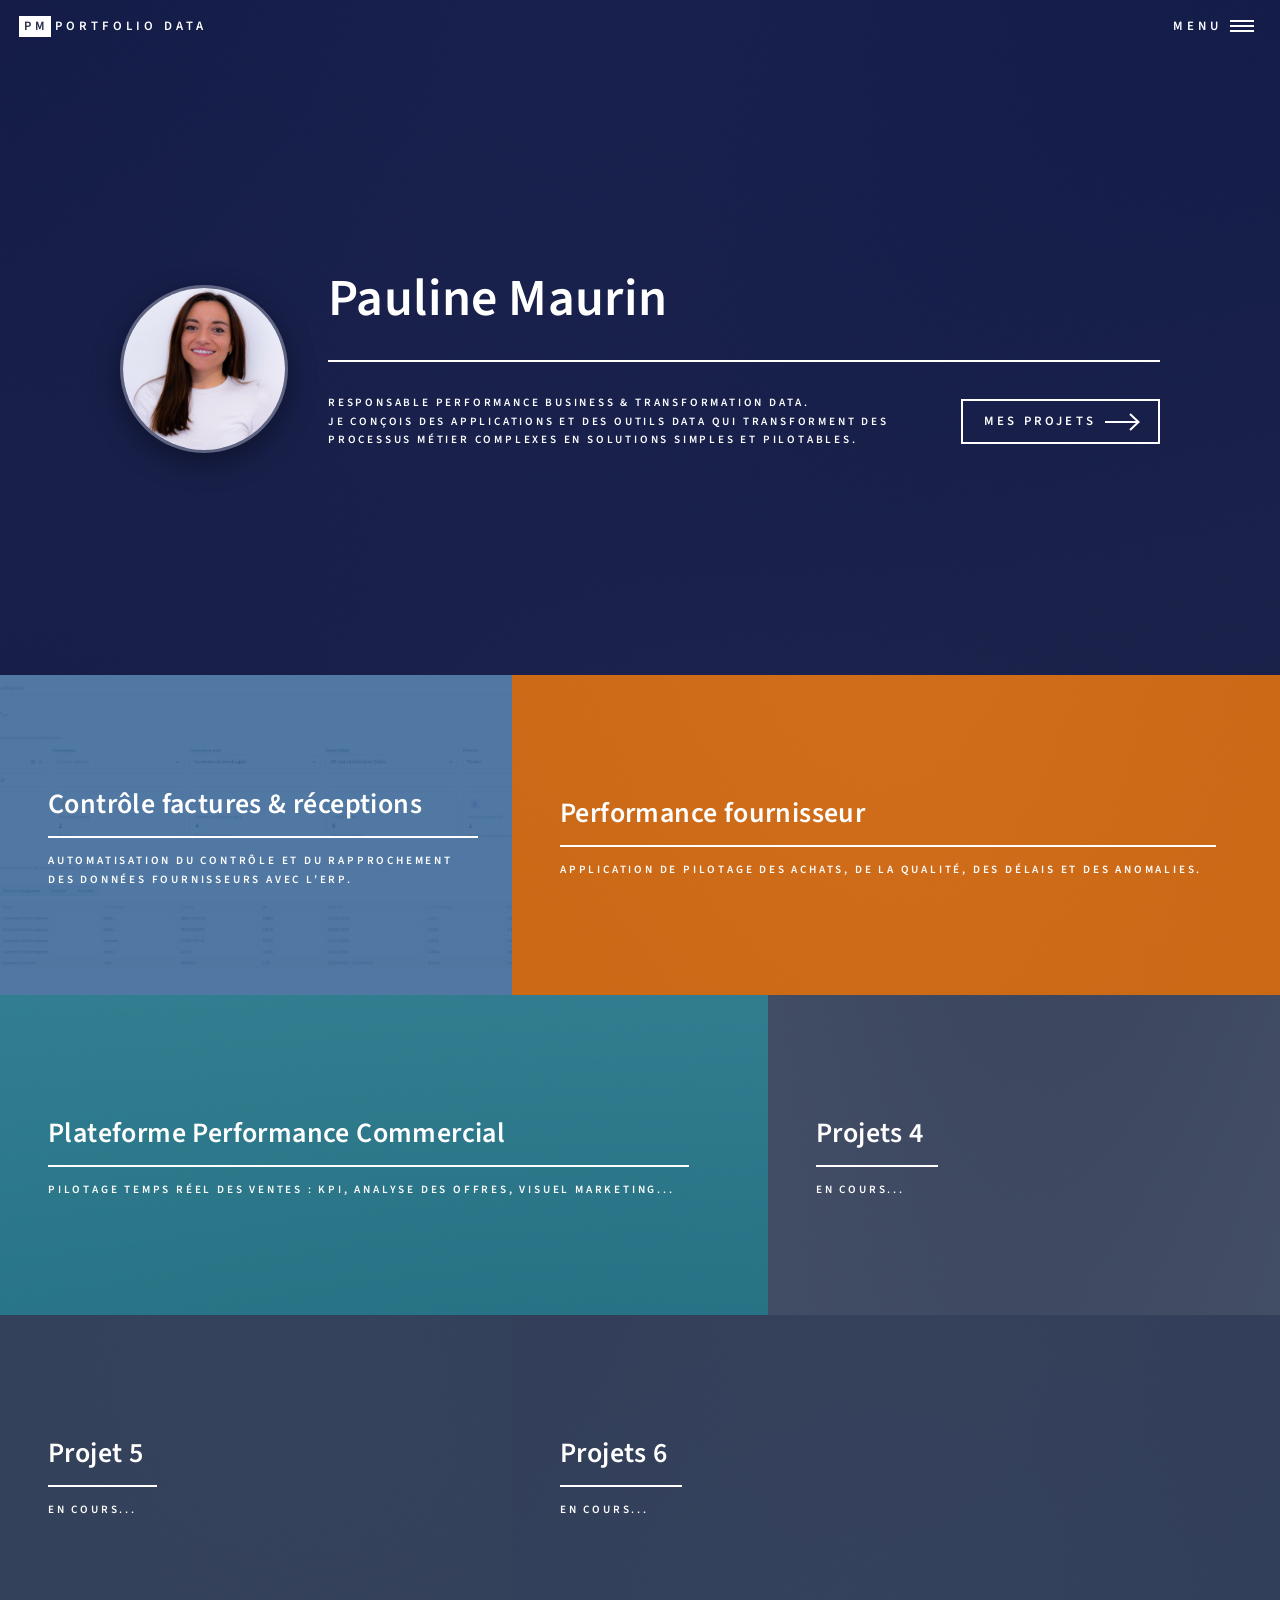
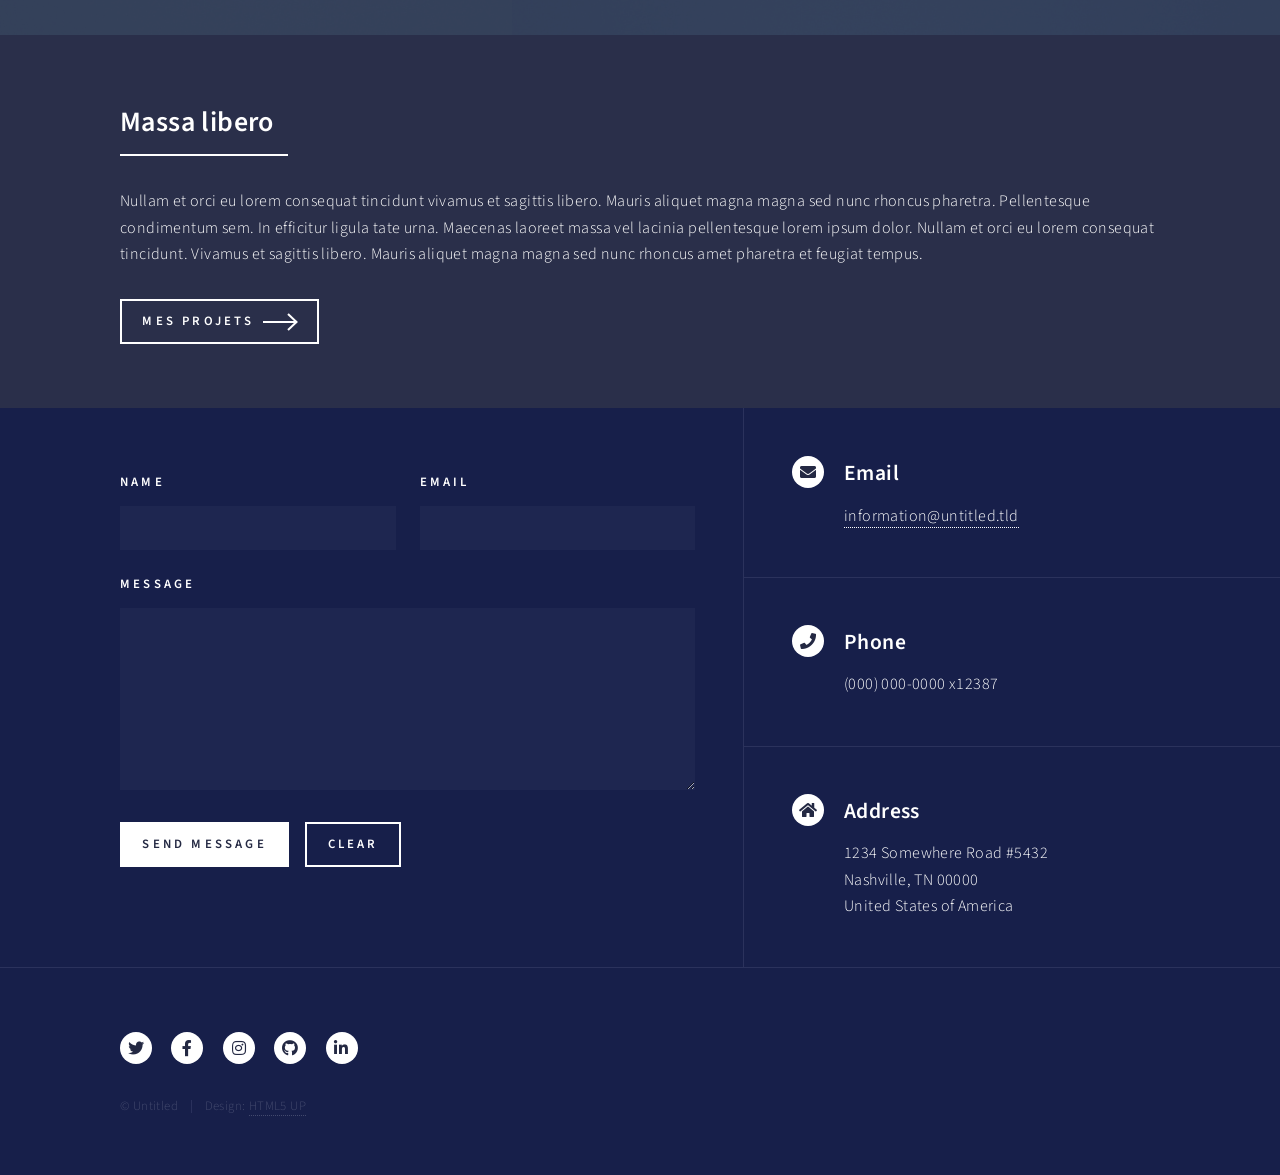
==== commit ee1d20b7: "Mise a jour du portfolio (portrait, couleurs par projet, page performance-frns, contenu revu)" ====
--- a/index.html
+++ b/index.html
@@ -1,218 +1,297 @@
-<!DOCTYPE HTML>
-<!--
-	Forty by HTML5 UP
-	html5up.net | @ajlkn
-	Free for personal and commercial use under the CCA 3.0 license (html5up.net/license)
--->
-<html>
-	<head>
-		<title>Forty by HTML5 UP</title>
-		<meta charset="utf-8" />
-		<meta name="viewport" content="width=device-width, initial-scale=1, user-scalable=no" />
-		<link rel="stylesheet" href="assets/css/main.css" />
-		<noscript><link rel="stylesheet" href="assets/css/noscript.css" /></noscript>
-	</head>
-	<body class="is-preload">
-
-		<!-- Wrapper -->
-			<div id="wrapper">
-
-				<!-- Header -->
-					<header id="header" class="alt">
-						<a href="index.html" class="logo"><strong>PM</strong><span>Portfolio Data</span></a>
-						<nav>
-							<a href="#menu">Menu</a>
-						</nav>
-					</header>
-
-				<!-- Menu -->
-					<nav id="menu">
-						<ul class="links">
-							<li><a href="index.html">Accueil</a></li>
-							<li><a href="landing.html">A propos</a></li>
-							<li><a href="generic.html">Stack technique</a></li>
-							<li><a href="elements.html">Mon CV</a></li>
-						</ul>
-						<ul class="actions stacked">
-							<li><a href="#" class="button primary fit">MES PROJETS</a></li>
-							<li><a href="#" class="button fit">Contactez moi</a></li>
-						</ul>
-					</nav>
-
-				<!-- Banner -->
-					<section id="banner" class="major">
-						<div class="inner">
-							<header class="major">
-								<h1>Pauline Maurin</h1>
-							</header>
-							<div class="content">
-								<p>
-								Responsable Performance Business & Transformation Data.<br />
-								Je conçois des applications et des outils data qui transforment 
-								des processus métier complexes en solutions simples et pilotables.
-								</p>
-								<ul class="actions">
-									<li><a href="#one" class="button next scrolly">Mes projets</a></li>
-								</ul>
-							</div>
-						</div>
-					</section>
-
-				<!-- Main -->
-					<div id="main">
-
-						<!-- One -->
-							<section id="one" class="tiles">
-								<article>
-									<span class="image">
-										<img src="images/pic01.jpg" alt="" />
-									</span>
-									<header class="major">
-										<h3><a href="landing.html" class="link">Contrôle factures & réceptions</a></h3>
-										<p>Automatisation du contrôle et du rapprochement des données fournisseurs avec l’ERP.</p>
-									</header>
-								</article>
-								<article>
-									<span class="image">
-										<img src="images/pic02.jpg" alt="" />
-									</span>
-									<header class="major">
-										<h3><a href="landing.html" class="link">Performance fournisseur</a></h3>
-										<p>Application de pilotage des achats, de la qualité, des délais et des anomalies.</p>
-									</header>
-								</article>
-								<article>
-									<span class="image">
-										<img src="images/pic03.jpg" alt="" />
-									</span>
-									<header class="major">
-										<h3><a href="landing.html" class="link">Plateforme Performance Commercial</a></h3>
-										<p>Pilotage temps réel des ventes : KPI, analyse des offres, visuel marketing...</p>
-									</header>
-								</article>
-								<article>
-									<span class="image">
-										<img src="images/pic04.jpg" alt="" />
-									</span>
-									<header class="major">
-										<h3><a href="landing.html" class="link">Projets 4</a></h3>
-										<p>En cours...</p>
-									</header>
-								</article>
-								<article>
-									<span class="image">
-										<img src="images/pic05.jpg" alt="" />
-									</span>
-									<header class="major">
-										<h3><a href="landing.html" class="link">Projet 5</a></h3>
-										<p>En cours...</p>
-									</header>
-								</article>
-								<article>
-									<span class="image">
-										<img src="images/pic06.jpg" alt="" />
-									</span>
-									<header class="major">
-										<h3><a href="landing.html" class="link">Projets 6</a></h3>
-										<p>En cours...</p>
-									</header>
-								</article>
-							</section>
-
-						<!-- Two -->
-							<section id="two">
-								<div class="inner">
-									<header class="major">
-										<h2>Massa libero</h2>
-									</header>
-									<p>Nullam et orci eu lorem consequat tincidunt vivamus et sagittis libero. Mauris aliquet magna magna sed nunc rhoncus pharetra. Pellentesque condimentum sem. In efficitur ligula tate urna. Maecenas laoreet massa vel lacinia pellentesque lorem ipsum dolor. Nullam et orci eu lorem consequat tincidunt. Vivamus et sagittis libero. Mauris aliquet magna magna sed nunc rhoncus amet pharetra et feugiat tempus.</p>
-									<ul class="actions">
-										<li><a href="landing.html" class="button next">Mes projets</a></li>
-									</ul>
-								</div>
-							</section>
-
-					</div>
-
-				<!-- Contact -->
-					<section id="contact">
-						<div class="inner">
-							<section>
-								<form method="post" action="#">
-									<div class="fields">
-										<div class="field half">
-											<label for="name">Name</label>
-											<input type="text" name="name" id="name" />
-										</div>
-										<div class="field half">
-											<label for="email">Email</label>
-											<input type="text" name="email" id="email" />
-										</div>
-										<div class="field">
-											<label for="message">Message</label>
-											<textarea name="message" id="message" rows="6"></textarea>
-										</div>
-									</div>
-									<ul class="actions">
-										<li><input type="submit" value="Send Message" class="primary" /></li>
-										<li><input type="reset" value="Clear" /></li>
-									</ul>
-								</form>
-							</section>
-							<section class="split">
-								<section>
-									<div class="contact-method">
-										<span class="icon solid alt fa-envelope"></span>
-										<h3>Email</h3>
-										<a href="#">information@untitled.tld</a>
-									</div>
-								</section>
-								<section>
-									<div class="contact-method">
-										<span class="icon solid alt fa-phone"></span>
-										<h3>Phone</h3>
-										<span>(000) 000-0000 x12387</span>
-									</div>
-								</section>
-								<section>
-									<div class="contact-method">
-										<span class="icon solid alt fa-home"></span>
-										<h3>Address</h3>
-										<span>1234 Somewhere Road #5432<br />
-										Nashville, TN 00000<br />
-										United States of America</span>
-									</div>
-								</section>
-							</section>
-						</div>
-					</section>
-
-				<!-- Footer -->
-					<footer id="footer">
-						<div class="inner">
-							<ul class="icons">
-								<li><a href="#" class="icon brands alt fa-twitter"><span class="label">Twitter</span></a></li>
-								<li><a href="#" class="icon brands alt fa-facebook-f"><span class="label">Facebook</span></a></li>
-								<li><a href="#" class="icon brands alt fa-instagram"><span class="label">Instagram</span></a></li>
-								<li><a href="#" class="icon brands alt fa-github"><span class="label">GitHub</span></a></li>
-								<li><a href="#" class="icon brands alt fa-linkedin-in"><span class="label">LinkedIn</span></a></li>
-							</ul>
-							<ul class="copyright">
-								<li>&copy; Untitled</li><li>Design: <a href="https://html5up.net">HTML5 UP</a></li>
-							</ul>
-						</div>
-					</footer>
-
-			</div>
-
-		<!-- Scripts -->
-			<script src="assets/js/jquery.min.js"></script>
-			<script src="assets/js/jquery.scrolly.min.js"></script>
-			<script src="assets/js/jquery.scrollex.min.js"></script>
-			<script src="assets/js/browser.min.js"></script>
-			<script src="assets/js/breakpoints.min.js"></script>
-			<script src="assets/js/util.js"></script>
-			<script src="assets/js/main.js"></script>
-
-	</body>
-</html>
+<!DOCTYPE HTML>
+<!--
+	Forty by HTML5 UP
+	html5up.net | @ajlkn
+	Free for personal and commercial use under the CCA 3.0 license (html5up.net/license)
+-->
+<html>
+	<head>
+		<title>Forty by HTML5 UP</title>
+		<meta charset="utf-8" />
+		<meta name="viewport" content="width=device-width, initial-scale=1, user-scalable=no" />
+		<link rel="stylesheet" href="assets/css/main.css" />
+		<noscript><link rel="stylesheet" href="assets/css/noscript.css" /></noscript>
+		<style>
+			/* => Palette resserrée des vignettes "Mes projets" (remplace les 6 couleurs pastel par défaut du template) :
+			      bleu nuit et turquoise pour les projets livrés, orange en accent pour le projet phare,
+			      un même gris-bleu neutre pour les projets encore en cours pour ne pas les mettre au même niveau visuel. */
+
+			/* => Vignette "Contrôle factures & réceptions" : même bleu que le bandeau de controle-factures.html */
+			#tile-controle-factures:before {
+				background-color: #3d6a9c !important;
+			}
+
+			/* => Vignette "Plateforme Performance Commercial" : turquoise, 2e teinte de la famille data du site */
+			#tile-plateforme-commerciale:before {
+				background-color: #1f7a8c !important;
+			}
+
+			/* => Vignette "Performance fournisseur" : orange dédié, mis en avant comme projet phare */
+			#tile-performance-frns:before {
+				background-color: #e8720c !important;
+			}
+
+			/* => Vignettes des projets encore en cours (contenu non finalisé) : ton neutre commun */
+			#tile-projet-4:before,
+			#tile-projet-5:before,
+			#tile-projet-6:before {
+				background-color: #33415c !important;
+			}
+
+			/* => Bandeau d'accueil : même bleu nuit que la section Contact en bas de page, pour une teinte uniforme sur toute la page */
+			#banner:after {
+				background-color: #171f4a !important;
+			}
+
+			/* => Bandeau d'accueil : portrait aligné à côté du texte (nom + accroche) */
+			#banner .banner-profile {
+				align-items: center;
+				display: flex;
+				gap: 2.5em;
+				text-align: left;
+			}
+
+			/* => Photo de portrait ronde du bandeau d'accueil */
+			#banner .portrait {
+				border: 3px solid rgba(255, 255, 255, 0.3);
+				border-radius: 50%;
+				box-shadow: 0 0.6em 1.8em rgba(0, 0, 0, 0.4);
+				display: block;
+				flex-shrink: 0;
+				height: 10.5em;
+				overflow: hidden;
+				width: 10.5em;
+			}
+
+			#banner .portrait img {
+				display: block;
+				height: 100%;
+				object-fit: cover;
+				width: 100%;
+			}
+
+			/* => Empile la photo au-dessus du texte et centre le tout sur mobile */
+			@media screen and (max-width: 736px) {
+				#banner .banner-profile {
+					flex-direction: column;
+					text-align: center;
+				}
+
+				#banner .portrait {
+					height: 8em;
+					width: 8em;
+				}
+			}
+		</style>
+	</head>
+	<body class="is-preload">
+
+		<!-- Wrapper -->
+			<div id="wrapper">
+
+				<!-- Header -->
+					<header id="header" class="alt">
+						<a href="index.html" class="logo"><strong>PM</strong><span>Portfolio Data</span></a>
+						<nav>
+							<a href="#menu">Menu</a>
+						</nav>
+					</header>
+
+				<!-- Menu -->
+					<nav id="menu">
+						<ul class="links">
+							<li><a href="index.html">Accueil</a></li>
+							<li><a href="landing.html">A propos</a></li>
+							<li><a href="generic.html">Stack technique</a></li>
+							<li><a href="elements.html">Mon CV</a></li>
+						</ul>
+						<ul class="actions stacked">
+							<li><a href="#" class="button primary fit">MES PROJETS</a></li>
+							<li><a href="#" class="button fit">Contactez moi</a></li>
+						</ul>
+					</nav>
+
+				<!-- Banner -->
+					<section id="banner" class="major">
+						<div class="inner">
+							<div class="banner-profile">
+								<span class="portrait">
+									<img src="images/portrait.jpg" alt="Portrait de Pauline Maurin" />
+								</span>
+								<div>
+									<header class="major">
+										<h1>Pauline Maurin</h1>
+									</header>
+									<div class="content">
+										<p>
+										Responsable Performance Business & Transformation Data.<br />
+										Je conçois des applications et des outils data qui transforment
+										des processus métier complexes en solutions simples et pilotables.
+										</p>
+										<ul class="actions">
+											<li><a href="#one" class="button next scrolly">Mes projets</a></li>
+										</ul>
+									</div>
+								</div>
+							</div>
+						</div>
+					</section>
+
+				<!-- Main -->
+					<div id="main">
+
+						<!-- One -->
+							<section id="one" class="tiles">
+								<article id="tile-controle-factures">
+									<span class="image">
+										<img src="images/br_controle.JPG" alt="" />
+									</span>
+									<header class="major">
+										<h3><a href="controle-factures.html" class="link">Contrôle factures & réceptions</a></h3>
+										<p>Automatisation du contrôle et du rapprochement des données fournisseurs avec l’ERP.</p>
+									</header>
+								</article>
+								<article id="tile-performance-frns">
+									<span class="image">
+										<img src="images/pic02.jpg" alt="" />
+									</span>
+									<header class="major">
+										<h3><a href="performance-frns.html" class="link">Performance fournisseur</a></h3>
+										<p>Application de pilotage des achats, de la qualité, des délais et des anomalies.</p>
+									</header>
+								</article>
+								<article id="tile-plateforme-commerciale">
+									<span class="image">
+										<img src="images/pic03.jpg" alt="" />
+									</span>
+									<header class="major">
+										<h3><a href="plateforme-commerciale.html" class="link">Plateforme Performance Commercial</a></h3>
+										<p>Pilotage temps réel des ventes : KPI, analyse des offres, visuel marketing...</p>
+									</header>
+								</article>
+								<article id="tile-projet-4">
+									<span class="image">
+										<img src="images/pic04.jpg" alt="" />
+									</span>
+									<header class="major">
+										<h3><a href="projet-4.html" class="link">Projets 4</a></h3>
+										<p>En cours...</p>
+									</header>
+								</article>
+								<article id="tile-projet-5">
+									<span class="image">
+										<img src="images/pic05.jpg" alt="" />
+									</span>
+									<header class="major">
+										<h3><a href="projet-5.html" class="link">Projet 5</a></h3>
+										<p>En cours...</p>
+									</header>
+								</article>
+								<article id="tile-projet-6">
+									<span class="image">
+										<img src="images/pic06.jpg" alt="" />
+									</span>
+									<header class="major">
+										<h3><a href="projet-6.html" class="link">Projets 6</a></h3>
+										<p>En cours...</p>
+									</header>
+								</article>
+							</section>
+
+						<!-- Two -->
+							<section id="two">
+								<div class="inner">
+									<header class="major">
+										<h2>Massa libero</h2>
+									</header>
+									<p>Nullam et orci eu lorem consequat tincidunt vivamus et sagittis libero. Mauris aliquet magna magna sed nunc rhoncus pharetra. Pellentesque condimentum sem. In efficitur ligula tate urna. Maecenas laoreet massa vel lacinia pellentesque lorem ipsum dolor. Nullam et orci eu lorem consequat tincidunt. Vivamus et sagittis libero. Mauris aliquet magna magna sed nunc rhoncus amet pharetra et feugiat tempus.</p>
+									<ul class="actions">
+										<li><a href="landing.html" class="button next">Mes projets</a></li>
+									</ul>
+								</div>
+							</section>
+
+					</div>
+
+				<!-- Contact -->
+					<section id="contact">
+						<div class="inner">
+							<section>
+								<form method="post" action="#">
+									<div class="fields">
+										<div class="field half">
+											<label for="name">Name</label>
+											<input type="text" name="name" id="name" />
+										</div>
+										<div class="field half">
+											<label for="email">Email</label>
+											<input type="text" name="email" id="email" />
+										</div>
+										<div class="field">
+											<label for="message">Message</label>
+											<textarea name="message" id="message" rows="6"></textarea>
+										</div>
+									</div>
+									<ul class="actions">
+										<li><input type="submit" value="Send Message" class="primary" /></li>
+										<li><input type="reset" value="Clear" /></li>
+									</ul>
+								</form>
+							</section>
+							<section class="split">
+								<section>
+									<div class="contact-method">
+										<span class="icon solid alt fa-envelope"></span>
+										<h3>Email</h3>
+										<a href="#">information@untitled.tld</a>
+									</div>
+								</section>
+								<section>
+									<div class="contact-method">
+										<span class="icon solid alt fa-phone"></span>
+										<h3>Phone</h3>
+										<span>(000) 000-0000 x12387</span>
+									</div>
+								</section>
+								<section>
+									<div class="contact-method">
+										<span class="icon solid alt fa-home"></span>
+										<h3>Address</h3>
+										<span>1234 Somewhere Road #5432<br />
+										Nashville, TN 00000<br />
+										United States of America</span>
+									</div>
+								</section>
+							</section>
+						</div>
+					</section>
+
+				<!-- Footer -->
+					<footer id="footer">
+						<div class="inner">
+							<ul class="icons">
+								<li><a href="#" class="icon brands alt fa-twitter"><span class="label">Twitter</span></a></li>
+								<li><a href="#" class="icon brands alt fa-facebook-f"><span class="label">Facebook</span></a></li>
+								<li><a href="#" class="icon brands alt fa-instagram"><span class="label">Instagram</span></a></li>
+								<li><a href="#" class="icon brands alt fa-github"><span class="label">GitHub</span></a></li>
+								<li><a href="#" class="icon brands alt fa-linkedin-in"><span class="label">LinkedIn</span></a></li>
+							</ul>
+							<ul class="copyright">
+								<li>&copy; Untitled</li><li>Design: <a href="https://html5up.net">HTML5 UP</a></li>
+							</ul>
+						</div>
+					</footer>
+
+			</div>
+
+		<!-- Scripts -->
+			<script src="assets/js/jquery.min.js"></script>
+			<script src="assets/js/jquery.scrolly.min.js"></script>
+			<script src="assets/js/jquery.scrollex.min.js"></script>
+			<script src="assets/js/browser.min.js"></script>
+			<script src="assets/js/breakpoints.min.js"></script>
+			<script src="assets/js/util.js"></script>
+			<script src="assets/js/main.js"></script>
+
+	</body>
+</html>
--- a/assets/css/main.css
+++ b/assets/css/main.css
@@ -1,3952 +1,3952 @@
-@import url(fontawesome-all.min.css);
-@import url("https://fonts.googleapis.com/css?family=Source+Sans+Pro:300,300italic,600,600italic");
-
-/*
-	Forty by HTML5 UP
-	html5up.net | @ajlkn
-	Free for personal and commercial use under the CCA 3.0 license (html5up.net/license)
-*/
-
-html, body, div, span, applet, object,
-iframe, h1, h2, h3, h4, h5, h6, p, blockquote,
-pre, a, abbr, acronym, address, big, cite,
-code, del, dfn, em, img, ins, kbd, q, s, samp,
-small, strike, strong, sub, sup, tt, var, b,
-u, i, center, dl, dt, dd, ol, ul, li, fieldset,
-form, label, legend, table, caption, tbody,
-tfoot, thead, tr, th, td, article, aside,
-canvas, details, embed, figure, figcaption,
-footer, header, hgroup, menu, nav, output, ruby,
-section, summary, time, mark, audio, video {
-	margin: 0;
-	padding: 0;
-	border: 0;
-	font-size: 100%;
-	font: inherit;
-	vertical-align: baseline;}
-
-article, aside, details, figcaption, figure,
-footer, header, hgroup, menu, nav, section {
-	display: block;}
-
-body {
-	line-height: 1;
-}
-
-ol, ul {
-	list-style: none;
-}
-
-blockquote, q {
-	quotes: none;
-}
-
-	blockquote:before, blockquote:after, q:before, q:after {
-		content: '';
-		content: none;
-	}
-
-table {
-	border-collapse: collapse;
-	border-spacing: 0;
-}
-
-body {
-	-webkit-text-size-adjust: none;
-}
-
-mark {
-	ground-color: transparent;
-	color: inherit;
-}
-
-input::-moz-focus-inner {
-	border: 0;
-	padding: 0;
-}
-
-input, select, textarea {
-	-moz-appearance: none;
-	-webkit-appearance: none;
-	-ms-appearance: none;
-	appearance: none;
-}
-
-/* Basic */
-
-	@-ms-viewport {
-		width: device-width;
-	}
-
-	body {
-		-ms-overflow-style: scrollbar;
-	}
-
-	@media screen and (max-width: 480px) {
-
-		html, body {
-			min-width: 320px;
-		}
-
-	}
-
-	html {
-		box-sizing: border-box;
-	}
-
-	*, *:before, *:after {
-		box-sizing: inherit;
-	}
-
-	body {
-		background: #171f4a;
-	}
-
-		body.is-preload *, body.is-preload *:before, body.is-preload *:after {
-			-moz-animation: none !important;
-			-webkit-animation: none !important;
-			-ms-animation: none !important;
-			animation: none !important;
-			-moz-transition: none !important;
-			-webkit-transition: none !important;
-			-ms-transition: none !important;
-			transition: none !important;
-		}
-
-/* Type */
-
-	body, input, select, textarea {
-		color: #ffffff;
-		font-family: "Source Sans Pro", Helvetica, sans-serif;
-		font-size: 17pt;
-		font-weight: 300;
-		letter-spacing: 0.025em;
-		line-height: 1.65;
-	}
-
-		@media screen and (max-width: 1680px) {
-
-			body, input, select, textarea {
-				font-size: 14pt;
-			}
-
-		}
-
-		@media screen and (max-width: 1280px) {
-
-			body, input, select, textarea {
-				font-size: 12pt;
-			}
-
-		}
-
-		@media screen and (max-width: 360px) {
-
-			body, input, select, textarea {
-				font-size: 11pt;
-			}
-
-		}
-
-	a {
-		-moz-transition: color 0.2s ease-in-out, border-bottom-color 0.2s ease-in-out;
-		-webkit-transition: color 0.2s ease-in-out, border-bottom-color 0.2s ease-in-out;
-		-ms-transition: color 0.2s ease-in-out, border-bottom-color 0.2s ease-in-out;
-		transition: color 0.2s ease-in-out, border-bottom-color 0.2s ease-in-out;
-		border-bottom: dotted 1px;
-		color: inherit;
-		text-decoration: none;
-	}
-
-		a:hover {
-			border-bottom-color: transparent;
-			color: #9bf1ff !important;
-		}
-
-		a:active {
-			color: #53e3fb !important;
-		}
-
-	strong, b {
-		color: #ffffff;
-		font-weight: 600;
-	}
-
-	em, i {
-		font-style: italic;
-	}
-
-	p {
-		margin: 0 0 2em 0;
-	}
-
-	h1, h2, h3, h4, h5, h6 {
-		color: #ffffff;
-		font-weight: 600;
-		line-height: 1.65;
-		margin: 0 0 1em 0;
-	}
-
-		h1 a, h2 a, h3 a, h4 a, h5 a, h6 a {
-			color: inherit;
-			border-bottom: 0;
-		}
-
-	h1 {
-		font-size: 2.5em;
-	}
-
-	h2 {
-		font-size: 1.75em;
-	}
-
-	h3 {
-		font-size: 1.35em;
-	}
-
-	h4 {
-		font-size: 1.1em;
-	}
-
-	h5 {
-		font-size: 0.9em;
-	}
-
-	h6 {
-		font-size: 0.7em;
-	}
-
-	@media screen and (max-width: 736px) {
-
-		h1 {
-			font-size: 2em;
-		}
-
-		h2 {
-			font-size: 1.5em;
-		}
-
-		h3 {
-			font-size: 1.25em;
-		}
-
-	}
-
-	sub {
-		font-size: 0.8em;
-		position: relative;
-		top: 0.5em;
-	}
-
-	sup {
-		font-size: 0.8em;
-		position: relative;
-		top: -0.5em;
-	}
-
-	blockquote {
-		border-left: solid 4px rgba(212, 212, 255, 0.1);
-		font-style: italic;
-		margin: 0 0 2em 0;
-		padding: 0.5em 0 0.5em 2em;
-	}
-
-	code {
-		background: rgba(212, 212, 255, 0.035);
-		font-family: "Courier New", monospace;
-		font-size: 0.9em;
-		margin: 0 0.25em;
-		padding: 0.25em 0.65em;
-	}
-
-	pre {
-		-webkit-overflow-scrolling: touch;
-		font-family: "Courier New", monospace;
-		font-size: 0.9em;
-		margin: 0 0 2em 0;
-	}
-
-		pre code {
-			display: block;
-			line-height: 1.75;
-			padding: 1em 1.5em;
-			overflow-x: auto;
-		}
-
-	hr {
-		border: 0;
-		border-bottom: solid 1px rgba(212, 212, 255, 0.1);
-		margin: 2em 0;
-	}
-
-		hr.major {
-			margin: 3em 0;
-		}
-
-	.align-left {
-		text-align: left;
-	}
-
-	.align-center {
-		text-align: center;
-	}
-
-	.align-right {
-		text-align: right;
-	}
-
-/* Row */
-
-	.row {
-		display: flex;
-		flex-wrap: wrap;
-		box-sizing: border-box;
-		align-items: stretch;
-	}
-
-		.row > * {
-			box-sizing: border-box;
-		}
-
-		.row.gtr-uniform > * > :last-child {
-			margin-bottom: 0;
-		}
-
-		.row.aln-left {
-			justify-content: flex-start;
-		}
-
-		.row.aln-center {
-			justify-content: center;
-		}
-
-		.row.aln-right {
-			justify-content: flex-end;
-		}
-
-		.row.aln-top {
-			align-items: flex-start;
-		}
-
-		.row.aln-middle {
-			align-items: center;
-		}
-
-		.row.aln-bottom {
-			align-items: flex-end;
-		}
-
-		.row > .imp {
-			order: -1;
-		}
-
-		.row > .col-1 {
-			width: 8.33333%;
-		}
-
-		.row > .off-1 {
-			margin-left: 8.33333%;
-		}
-
-		.row > .col-2 {
-			width: 16.66667%;
-		}
-
-		.row > .off-2 {
-			margin-left: 16.66667%;
-		}
-
-		.row > .col-3 {
-			width: 25%;
-		}
-
-		.row > .off-3 {
-			margin-left: 25%;
-		}
-
-		.row > .col-4 {
-			width: 33.33333%;
-		}
-
-		.row > .off-4 {
-			margin-left: 33.33333%;
-		}
-
-		.row > .col-5 {
-			width: 41.66667%;
-		}
-
-		.row > .off-5 {
-			margin-left: 41.66667%;
-		}
-
-		.row > .col-6 {
-			width: 50%;
-		}
-
-		.row > .off-6 {
-			margin-left: 50%;
-		}
-
-		.row > .col-7 {
-			width: 58.33333%;
-		}
-
-		.row > .off-7 {
-			margin-left: 58.33333%;
-		}
-
-		.row > .col-8 {
-			width: 66.66667%;
-		}
-
-		.row > .off-8 {
-			margin-left: 66.66667%;
-		}
-
-		.row > .col-9 {
-			width: 75%;
-		}
-
-		.row > .off-9 {
-			margin-left: 75%;
-		}
-
-		.row > .col-10 {
-			width: 83.33333%;
-		}
-
-		.row > .off-10 {
-			margin-left: 83.33333%;
-		}
-
-		.row > .col-11 {
-			width: 91.66667%;
-		}
-
-		.row > .off-11 {
-			margin-left: 91.66667%;
-		}
-
-		.row > .col-12 {
-			width: 100%;
-		}
-
-		.row > .off-12 {
-			margin-left: 100%;
-		}
-
-		.row.gtr-0 {
-			margin-top: 0;
-			margin-left: 0em;
-		}
-
-			.row.gtr-0 > * {
-				padding: 0 0 0 0em;
-			}
-
-			.row.gtr-0.gtr-uniform {
-				margin-top: 0em;
-			}
-
-				.row.gtr-0.gtr-uniform > * {
-					padding-top: 0em;
-				}
-
-		.row.gtr-25 {
-			margin-top: 0;
-			margin-left: -0.5em;
-		}
-
-			.row.gtr-25 > * {
-				padding: 0 0 0 0.5em;
-			}
-
-			.row.gtr-25.gtr-uniform {
-				margin-top: -0.5em;
-			}
-
-				.row.gtr-25.gtr-uniform > * {
-					padding-top: 0.5em;
-				}
-
-		.row.gtr-50 {
-			margin-top: 0;
-			margin-left: -1em;
-		}
-
-			.row.gtr-50 > * {
-				padding: 0 0 0 1em;
-			}
-
-			.row.gtr-50.gtr-uniform {
-				margin-top: -1em;
-			}
-
-				.row.gtr-50.gtr-uniform > * {
-					padding-top: 1em;
-				}
-
-		.row {
-			margin-top: 0;
-			margin-left: -2em;
-		}
-
-			.row > * {
-				padding: 0 0 0 2em;
-			}
-
-			.row.gtr-uniform {
-				margin-top: -2em;
-			}
-
-				.row.gtr-uniform > * {
-					padding-top: 2em;
-				}
-
-		.row.gtr-150 {
-			margin-top: 0;
-			margin-left: -3em;
-		}
-
-			.row.gtr-150 > * {
-				padding: 0 0 0 3em;
-			}
-
-			.row.gtr-150.gtr-uniform {
-				margin-top: -3em;
-			}
-
-				.row.gtr-150.gtr-uniform > * {
-					padding-top: 3em;
-				}
-
-		.row.gtr-200 {
-			margin-top: 0;
-			margin-left: -4em;
-		}
-
-			.row.gtr-200 > * {
-				padding: 0 0 0 4em;
-			}
-
-			.row.gtr-200.gtr-uniform {
-				margin-top: -4em;
-			}
-
-				.row.gtr-200.gtr-uniform > * {
-					padding-top: 4em;
-				}
-
-		@media screen and (max-width: 1680px) {
-
-			.row {
-				display: flex;
-				flex-wrap: wrap;
-				box-sizing: border-box;
-				align-items: stretch;
-			}
-
-				.row > * {
-					box-sizing: border-box;
-				}
-
-				.row.gtr-uniform > * > :last-child {
-					margin-bottom: 0;
-				}
-
-				.row.aln-left {
-					justify-content: flex-start;
-				}
-
-				.row.aln-center {
-					justify-content: center;
-				}
-
-				.row.aln-right {
-					justify-content: flex-end;
-				}
-
-				.row.aln-top {
-					align-items: flex-start;
-				}
-
-				.row.aln-middle {
-					align-items: center;
-				}
-
-				.row.aln-bottom {
-					align-items: flex-end;
-				}
-
-				.row > .imp-xlarge {
-					order: -1;
-				}
-
-				.row > .col-1-xlarge {
-					width: 8.33333%;
-				}
-
-				.row > .off-1-xlarge {
-					margin-left: 8.33333%;
-				}
-
-				.row > .col-2-xlarge {
-					width: 16.66667%;
-				}
-
-				.row > .off-2-xlarge {
-					margin-left: 16.66667%;
-				}
-
-				.row > .col-3-xlarge {
-					width: 25%;
-				}
-
-				.row > .off-3-xlarge {
-					margin-left: 25%;
-				}
-
-				.row > .col-4-xlarge {
-					width: 33.33333%;
-				}
-
-				.row > .off-4-xlarge {
-					margin-left: 33.33333%;
-				}
-
-				.row > .col-5-xlarge {
-					width: 41.66667%;
-				}
-
-				.row > .off-5-xlarge {
-					margin-left: 41.66667%;
-				}
-
-				.row > .col-6-xlarge {
-					width: 50%;
-				}
-
-				.row > .off-6-xlarge {
-					margin-left: 50%;
-				}
-
-				.row > .col-7-xlarge {
-					width: 58.33333%;
-				}
-
-				.row > .off-7-xlarge {
-					margin-left: 58.33333%;
-				}
-
-				.row > .col-8-xlarge {
-					width: 66.66667%;
-				}
-
-				.row > .off-8-xlarge {
-					margin-left: 66.66667%;
-				}
-
-				.row > .col-9-xlarge {
-					width: 75%;
-				}
-
-				.row > .off-9-xlarge {
-					margin-left: 75%;
-				}
-
-				.row > .col-10-xlarge {
-					width: 83.33333%;
-				}
-
-				.row > .off-10-xlarge {
-					margin-left: 83.33333%;
-				}
-
-				.row > .col-11-xlarge {
-					width: 91.66667%;
-				}
-
-				.row > .off-11-xlarge {
-					margin-left: 91.66667%;
-				}
-
-				.row > .col-12-xlarge {
-					width: 100%;
-				}
-
-				.row > .off-12-xlarge {
-					margin-left: 100%;
-				}
-
-				.row.gtr-0 {
-					margin-top: 0;
-					margin-left: 0em;
-				}
-
-					.row.gtr-0 > * {
-						padding: 0 0 0 0em;
-					}
-
-					.row.gtr-0.gtr-uniform {
-						margin-top: 0em;
-					}
-
-						.row.gtr-0.gtr-uniform > * {
-							padding-top: 0em;
-						}
-
-				.row.gtr-25 {
-					margin-top: 0;
-					margin-left: -0.5em;
-				}
-
-					.row.gtr-25 > * {
-						padding: 0 0 0 0.5em;
-					}
-
-					.row.gtr-25.gtr-uniform {
-						margin-top: -0.5em;
-					}
-
-						.row.gtr-25.gtr-uniform > * {
-							padding-top: 0.5em;
-						}
-
-				.row.gtr-50 {
-					margin-top: 0;
-					margin-left: -1em;
-				}
-
-					.row.gtr-50 > * {
-						padding: 0 0 0 1em;
-					}
-
-					.row.gtr-50.gtr-uniform {
-						margin-top: -1em;
-					}
-
-						.row.gtr-50.gtr-uniform > * {
-							padding-top: 1em;
-						}
-
-				.row {
-					margin-top: 0;
-					margin-left: -2em;
-				}
-
-					.row > * {
-						padding: 0 0 0 2em;
-					}
-
-					.row.gtr-uniform {
-						margin-top: -2em;
-					}
-
-						.row.gtr-uniform > * {
-							padding-top: 2em;
-						}
-
-				.row.gtr-150 {
-					margin-top: 0;
-					margin-left: -3em;
-				}
-
-					.row.gtr-150 > * {
-						padding: 0 0 0 3em;
-					}
-
-					.row.gtr-150.gtr-uniform {
-						margin-top: -3em;
-					}
-
-						.row.gtr-150.gtr-uniform > * {
-							padding-top: 3em;
-						}
-
-				.row.gtr-200 {
-					margin-top: 0;
-					margin-left: -4em;
-				}
-
-					.row.gtr-200 > * {
-						padding: 0 0 0 4em;
-					}
-
-					.row.gtr-200.gtr-uniform {
-						margin-top: -4em;
-					}
-
-						.row.gtr-200.gtr-uniform > * {
-							padding-top: 4em;
-						}
-
-		}
-
-		@media screen and (max-width: 1280px) {
-
-			.row {
-				display: flex;
-				flex-wrap: wrap;
-				box-sizing: border-box;
-				align-items: stretch;
-			}
-
-				.row > * {
-					box-sizing: border-box;
-				}
-
-				.row.gtr-uniform > * > :last-child {
-					margin-bottom: 0;
-				}
-
-				.row.aln-left {
-					justify-content: flex-start;
-				}
-
-				.row.aln-center {
-					justify-content: center;
-				}
-
-				.row.aln-right {
-					justify-content: flex-end;
-				}
-
-				.row.aln-top {
-					align-items: flex-start;
-				}
-
-				.row.aln-middle {
-					align-items: center;
-				}
-
-				.row.aln-bottom {
-					align-items: flex-end;
-				}
-
-				.row > .imp-large {
-					order: -1;
-				}
-
-				.row > .col-1-large {
-					width: 8.33333%;
-				}
-
-				.row > .off-1-large {
-					margin-left: 8.33333%;
-				}
-
-				.row > .col-2-large {
-					width: 16.66667%;
-				}
-
-				.row > .off-2-large {
-					margin-left: 16.66667%;
-				}
-
-				.row > .col-3-large {
-					width: 25%;
-				}
-
-				.row > .off-3-large {
-					margin-left: 25%;
-				}
-
-				.row > .col-4-large {
-					width: 33.33333%;
-				}
-
-				.row > .off-4-large {
-					margin-left: 33.33333%;
-				}
-
-				.row > .col-5-large {
-					width: 41.66667%;
-				}
-
-				.row > .off-5-large {
-					margin-left: 41.66667%;
-				}
-
-				.row > .col-6-large {
-					width: 50%;
-				}
-
-				.row > .off-6-large {
-					margin-left: 50%;
-				}
-
-				.row > .col-7-large {
-					width: 58.33333%;
-				}
-
-				.row > .off-7-large {
-					margin-left: 58.33333%;
-				}
-
-				.row > .col-8-large {
-					width: 66.66667%;
-				}
-
-				.row > .off-8-large {
-					margin-left: 66.66667%;
-				}
-
-				.row > .col-9-large {
-					width: 75%;
-				}
-
-				.row > .off-9-large {
-					margin-left: 75%;
-				}
-
-				.row > .col-10-large {
-					width: 83.33333%;
-				}
-
-				.row > .off-10-large {
-					margin-left: 83.33333%;
-				}
-
-				.row > .col-11-large {
-					width: 91.66667%;
-				}
-
-				.row > .off-11-large {
-					margin-left: 91.66667%;
-				}
-
-				.row > .col-12-large {
-					width: 100%;
-				}
-
-				.row > .off-12-large {
-					margin-left: 100%;
-				}
-
-				.row.gtr-0 {
-					margin-top: 0;
-					margin-left: 0em;
-				}
-
-					.row.gtr-0 > * {
-						padding: 0 0 0 0em;
-					}
-
-					.row.gtr-0.gtr-uniform {
-						margin-top: 0em;
-					}
-
-						.row.gtr-0.gtr-uniform > * {
-							padding-top: 0em;
-						}
-
-				.row.gtr-25 {
-					margin-top: 0;
-					margin-left: -0.375em;
-				}
-
-					.row.gtr-25 > * {
-						padding: 0 0 0 0.375em;
-					}
-
-					.row.gtr-25.gtr-uniform {
-						margin-top: -0.375em;
-					}
-
-						.row.gtr-25.gtr-uniform > * {
-							padding-top: 0.375em;
-						}
-
-				.row.gtr-50 {
-					margin-top: 0;
-					margin-left: -0.75em;
-				}
-
-					.row.gtr-50 > * {
-						padding: 0 0 0 0.75em;
-					}
-
-					.row.gtr-50.gtr-uniform {
-						margin-top: -0.75em;
-					}
-
-						.row.gtr-50.gtr-uniform > * {
-							padding-top: 0.75em;
-						}
-
-				.row {
-					margin-top: 0;
-					margin-left: -1.5em;
-				}
-
-					.row > * {
-						padding: 0 0 0 1.5em;
-					}
-
-					.row.gtr-uniform {
-						margin-top: -1.5em;
-					}
-
-						.row.gtr-uniform > * {
-							padding-top: 1.5em;
-						}
-
-				.row.gtr-150 {
-					margin-top: 0;
-					margin-left: -2.25em;
-				}
-
-					.row.gtr-150 > * {
-						padding: 0 0 0 2.25em;
-					}
-
-					.row.gtr-150.gtr-uniform {
-						margin-top: -2.25em;
-					}
-
-						.row.gtr-150.gtr-uniform > * {
-							padding-top: 2.25em;
-						}
-
-				.row.gtr-200 {
-					margin-top: 0;
-					margin-left: -3em;
-				}
-
-					.row.gtr-200 > * {
-						padding: 0 0 0 3em;
-					}
-
-					.row.gtr-200.gtr-uniform {
-						margin-top: -3em;
-					}
-
-						.row.gtr-200.gtr-uniform > * {
-							padding-top: 3em;
-						}
-
-		}
-
-		@media screen and (max-width: 980px) {
-
-			.row {
-				display: flex;
-				flex-wrap: wrap;
-				box-sizing: border-box;
-				align-items: stretch;
-			}
-
-				.row > * {
-					box-sizing: border-box;
-				}
-
-				.row.gtr-uniform > * > :last-child {
-					margin-bottom: 0;
-				}
-
-				.row.aln-left {
-					justify-content: flex-start;
-				}
-
-				.row.aln-center {
-					justify-content: center;
-				}
-
-				.row.aln-right {
-					justify-content: flex-end;
-				}
-
-				.row.aln-top {
-					align-items: flex-start;
-				}
-
-				.row.aln-middle {
-					align-items: center;
-				}
-
-				.row.aln-bottom {
-					align-items: flex-end;
-				}
-
-				.row > .imp-medium {
-					order: -1;
-				}
-
-				.row > .col-1-medium {
-					width: 8.33333%;
-				}
-
-				.row > .off-1-medium {
-					margin-left: 8.33333%;
-				}
-
-				.row > .col-2-medium {
-					width: 16.66667%;
-				}
-
-				.row > .off-2-medium {
-					margin-left: 16.66667%;
-				}
-
-				.row > .col-3-medium {
-					width: 25%;
-				}
-
-				.row > .off-3-medium {
-					margin-left: 25%;
-				}
-
-				.row > .col-4-medium {
-					width: 33.33333%;
-				}
-
-				.row > .off-4-medium {
-					margin-left: 33.33333%;
-				}
-
-				.row > .col-5-medium {
-					width: 41.66667%;
-				}
-
-				.row > .off-5-medium {
-					margin-left: 41.66667%;
-				}
-
-				.row > .col-6-medium {
-					width: 50%;
-				}
-
-				.row > .off-6-medium {
-					margin-left: 50%;
-				}
-
-				.row > .col-7-medium {
-					width: 58.33333%;
-				}
-
-				.row > .off-7-medium {
-					margin-left: 58.33333%;
-				}
-
-				.row > .col-8-medium {
-					width: 66.66667%;
-				}
-
-				.row > .off-8-medium {
-					margin-left: 66.66667%;
-				}
-
-				.row > .col-9-medium {
-					width: 75%;
-				}
-
-				.row > .off-9-medium {
-					margin-left: 75%;
-				}
-
-				.row > .col-10-medium {
-					width: 83.33333%;
-				}
-
-				.row > .off-10-medium {
-					margin-left: 83.33333%;
-				}
-
-				.row > .col-11-medium {
-					width: 91.66667%;
-				}
-
-				.row > .off-11-medium {
-					margin-left: 91.66667%;
-				}
-
-				.row > .col-12-medium {
-					width: 100%;
-				}
-
-				.row > .off-12-medium {
-					margin-left: 100%;
-				}
-
-				.row.gtr-0 {
-					margin-top: 0;
-					margin-left: 0em;
-				}
-
-					.row.gtr-0 > * {
-						padding: 0 0 0 0em;
-					}
-
-					.row.gtr-0.gtr-uniform {
-						margin-top: 0em;
-					}
-
-						.row.gtr-0.gtr-uniform > * {
-							padding-top: 0em;
-						}
-
-				.row.gtr-25 {
-					margin-top: 0;
-					margin-left: -0.375em;
-				}
-
-					.row.gtr-25 > * {
-						padding: 0 0 0 0.375em;
-					}
-
-					.row.gtr-25.gtr-uniform {
-						margin-top: -0.375em;
-					}
-
-						.row.gtr-25.gtr-uniform > * {
-							padding-top: 0.375em;
-						}
-
-				.row.gtr-50 {
-					margin-top: 0;
-					margin-left: -0.75em;
-				}
-
-					.row.gtr-50 > * {
-						padding: 0 0 0 0.75em;
-					}
-
-					.row.gtr-50.gtr-uniform {
-						margin-top: -0.75em;
-					}
-
-						.row.gtr-50.gtr-uniform > * {
-							padding-top: 0.75em;
-						}
-
-				.row {
-					margin-top: 0;
-					margin-left: -1.5em;
-				}
-
-					.row > * {
-						padding: 0 0 0 1.5em;
-					}
-
-					.row.gtr-uniform {
-						margin-top: -1.5em;
-					}
-
-						.row.gtr-uniform > * {
-							padding-top: 1.5em;
-						}
-
-				.row.gtr-150 {
-					margin-top: 0;
-					margin-left: -2.25em;
-				}
-
-					.row.gtr-150 > * {
-						padding: 0 0 0 2.25em;
-					}
-
-					.row.gtr-150.gtr-uniform {
-						margin-top: -2.25em;
-					}
-
-						.row.gtr-150.gtr-uniform > * {
-							padding-top: 2.25em;
-						}
-
-				.row.gtr-200 {
-					margin-top: 0;
-					margin-left: -3em;
-				}
-
-					.row.gtr-200 > * {
-						padding: 0 0 0 3em;
-					}
-
-					.row.gtr-200.gtr-uniform {
-						margin-top: -3em;
-					}
-
-						.row.gtr-200.gtr-uniform > * {
-							padding-top: 3em;
-						}
-
-		}
-
-		@media screen and (max-width: 736px) {
-
-			.row {
-				display: flex;
-				flex-wrap: wrap;
-				box-sizing: border-box;
-				align-items: stretch;
-			}
-
-				.row > * {
-					box-sizing: border-box;
-				}
-
-				.row.gtr-uniform > * > :last-child {
-					margin-bottom: 0;
-				}
-
-				.row.aln-left {
-					justify-content: flex-start;
-				}
-
-				.row.aln-center {
-					justify-content: center;
-				}
-
-				.row.aln-right {
-					justify-content: flex-end;
-				}
-
-				.row.aln-top {
-					align-items: flex-start;
-				}
-
-				.row.aln-middle {
-					align-items: center;
-				}
-
-				.row.aln-bottom {
-					align-items: flex-end;
-				}
-
-				.row > .imp-small {
-					order: -1;
-				}
-
-				.row > .col-1-small {
-					width: 8.33333%;
-				}
-
-				.row > .off-1-small {
-					margin-left: 8.33333%;
-				}
-
-				.row > .col-2-small {
-					width: 16.66667%;
-				}
-
-				.row > .off-2-small {
-					margin-left: 16.66667%;
-				}
-
-				.row > .col-3-small {
-					width: 25%;
-				}
-
-				.row > .off-3-small {
-					margin-left: 25%;
-				}
-
-				.row > .col-4-small {
-					width: 33.33333%;
-				}
-
-				.row > .off-4-small {
-					margin-left: 33.33333%;
-				}
-
-				.row > .col-5-small {
-					width: 41.66667%;
-				}
-
-				.row > .off-5-small {
-					margin-left: 41.66667%;
-				}
-
-				.row > .col-6-small {
-					width: 50%;
-				}
-
-				.row > .off-6-small {
-					margin-left: 50%;
-				}
-
-				.row > .col-7-small {
-					width: 58.33333%;
-				}
-
-				.row > .off-7-small {
-					margin-left: 58.33333%;
-				}
-
-				.row > .col-8-small {
-					width: 66.66667%;
-				}
-
-				.row > .off-8-small {
-					margin-left: 66.66667%;
-				}
-
-				.row > .col-9-small {
-					width: 75%;
-				}
-
-				.row > .off-9-small {
-					margin-left: 75%;
-				}
-
-				.row > .col-10-small {
-					width: 83.33333%;
-				}
-
-				.row > .off-10-small {
-					margin-left: 83.33333%;
-				}
-
-				.row > .col-11-small {
-					width: 91.66667%;
-				}
-
-				.row > .off-11-small {
-					margin-left: 91.66667%;
-				}
-
-				.row > .col-12-small {
-					width: 100%;
-				}
-
-				.row > .off-12-small {
-					margin-left: 100%;
-				}
-
-				.row.gtr-0 {
-					margin-top: 0;
-					margin-left: 0em;
-				}
-
-					.row.gtr-0 > * {
-						padding: 0 0 0 0em;
-					}
-
-					.row.gtr-0.gtr-uniform {
-						margin-top: 0em;
-					}
-
-						.row.gtr-0.gtr-uniform > * {
-							padding-top: 0em;
-						}
-
-				.row.gtr-25 {
-					margin-top: 0;
-					margin-left: -0.3125em;
-				}
-
-					.row.gtr-25 > * {
-						padding: 0 0 0 0.3125em;
-					}
-
-					.row.gtr-25.gtr-uniform {
-						margin-top: -0.3125em;
-					}
-
-						.row.gtr-25.gtr-uniform > * {
-							padding-top: 0.3125em;
-						}
-
-				.row.gtr-50 {
-					margin-top: 0;
-					margin-left: -0.625em;
-				}
-
-					.row.gtr-50 > * {
-						padding: 0 0 0 0.625em;
-					}
-
-					.row.gtr-50.gtr-uniform {
-						margin-top: -0.625em;
-					}
-
-						.row.gtr-50.gtr-uniform > * {
-							padding-top: 0.625em;
-						}
-
-				.row {
-					margin-top: 0;
-					margin-left: -1.25em;
-				}
-
-					.row > * {
-						padding: 0 0 0 1.25em;
-					}
-
-					.row.gtr-uniform {
-						margin-top: -1.25em;
-					}
-
-						.row.gtr-uniform > * {
-							padding-top: 1.25em;
-						}
-
-				.row.gtr-150 {
-					margin-top: 0;
-					margin-left: -1.875em;
-				}
-
-					.row.gtr-150 > * {
-						padding: 0 0 0 1.875em;
-					}
-
-					.row.gtr-150.gtr-uniform {
-						margin-top: -1.875em;
-					}
-
-						.row.gtr-150.gtr-uniform > * {
-							padding-top: 1.875em;
-						}
-
-				.row.gtr-200 {
-					margin-top: 0;
-					margin-left: -2.5em;
-				}
-
-					.row.gtr-200 > * {
-						padding: 0 0 0 2.5em;
-					}
-
-					.row.gtr-200.gtr-uniform {
-						margin-top: -2.5em;
-					}
-
-						.row.gtr-200.gtr-uniform > * {
-							padding-top: 2.5em;
-						}
-
-		}
-
-		@media screen and (max-width: 480px) {
-
-			.row {
-				display: flex;
-				flex-wrap: wrap;
-				box-sizing: border-box;
-				align-items: stretch;
-			}
-
-				.row > * {
-					box-sizing: border-box;
-				}
-
-				.row.gtr-uniform > * > :last-child {
-					margin-bottom: 0;
-				}
-
-				.row.aln-left {
-					justify-content: flex-start;
-				}
-
-				.row.aln-center {
-					justify-content: center;
-				}
-
-				.row.aln-right {
-					justify-content: flex-end;
-				}
-
-				.row.aln-top {
-					align-items: flex-start;
-				}
-
-				.row.aln-middle {
-					align-items: center;
-				}
-
-				.row.aln-bottom {
-					align-items: flex-end;
-				}
-
-				.row > .imp-xsmall {
-					order: -1;
-				}
-
-				.row > .col-1-xsmall {
-					width: 8.33333%;
-				}
-
-				.row > .off-1-xsmall {
-					margin-left: 8.33333%;
-				}
-
-				.row > .col-2-xsmall {
-					width: 16.66667%;
-				}
-
-				.row > .off-2-xsmall {
-					margin-left: 16.66667%;
-				}
-
-				.row > .col-3-xsmall {
-					width: 25%;
-				}
-
-				.row > .off-3-xsmall {
-					margin-left: 25%;
-				}
-
-				.row > .col-4-xsmall {
-					width: 33.33333%;
-				}
-
-				.row > .off-4-xsmall {
-					margin-left: 33.33333%;
-				}
-
-				.row > .col-5-xsmall {
-					width: 41.66667%;
-				}
-
-				.row > .off-5-xsmall {
-					margin-left: 41.66667%;
-				}
-
-				.row > .col-6-xsmall {
-					width: 50%;
-				}
-
-				.row > .off-6-xsmall {
-					margin-left: 50%;
-				}
-
-				.row > .col-7-xsmall {
-					width: 58.33333%;
-				}
-
-				.row > .off-7-xsmall {
-					margin-left: 58.33333%;
-				}
-
-				.row > .col-8-xsmall {
-					width: 66.66667%;
-				}
-
-				.row > .off-8-xsmall {
-					margin-left: 66.66667%;
-				}
-
-				.row > .col-9-xsmall {
-					width: 75%;
-				}
-
-				.row > .off-9-xsmall {
-					margin-left: 75%;
-				}
-
-				.row > .col-10-xsmall {
-					width: 83.33333%;
-				}
-
-				.row > .off-10-xsmall {
-					margin-left: 83.33333%;
-				}
-
-				.row > .col-11-xsmall {
-					width: 91.66667%;
-				}
-
-				.row > .off-11-xsmall {
-					margin-left: 91.66667%;
-				}
-
-				.row > .col-12-xsmall {
-					width: 100%;
-				}
-
-				.row > .off-12-xsmall {
-					margin-left: 100%;
-				}
-
-				.row.gtr-0 {
-					margin-top: 0;
-					margin-left: 0em;
-				}
-
-					.row.gtr-0 > * {
-						padding: 0 0 0 0em;
-					}
-
-					.row.gtr-0.gtr-uniform {
-						margin-top: 0em;
-					}
-
-						.row.gtr-0.gtr-uniform > * {
-							padding-top: 0em;
-						}
-
-				.row.gtr-25 {
-					margin-top: 0;
-					margin-left: -0.3125em;
-				}
-
-					.row.gtr-25 > * {
-						padding: 0 0 0 0.3125em;
-					}
-
-					.row.gtr-25.gtr-uniform {
-						margin-top: -0.3125em;
-					}
-
-						.row.gtr-25.gtr-uniform > * {
-							padding-top: 0.3125em;
-						}
-
-				.row.gtr-50 {
-					margin-top: 0;
-					margin-left: -0.625em;
-				}
-
-					.row.gtr-50 > * {
-						padding: 0 0 0 0.625em;
-					}
-
-					.row.gtr-50.gtr-uniform {
-						margin-top: -0.625em;
-					}
-
-						.row.gtr-50.gtr-uniform > * {
-							padding-top: 0.625em;
-						}
-
-				.row {
-					margin-top: 0;
-					margin-left: -1.25em;
-				}
-
-					.row > * {
-						padding: 0 0 0 1.25em;
-					}
-
-					.row.gtr-uniform {
-						margin-top: -1.25em;
-					}
-
-						.row.gtr-uniform > * {
-							padding-top: 1.25em;
-						}
-
-				.row.gtr-150 {
-					margin-top: 0;
-					margin-left: -1.875em;
-				}
-
-					.row.gtr-150 > * {
-						padding: 0 0 0 1.875em;
-					}
-
-					.row.gtr-150.gtr-uniform {
-						margin-top: -1.875em;
-					}
-
-						.row.gtr-150.gtr-uniform > * {
-							padding-top: 1.875em;
-						}
-
-				.row.gtr-200 {
-					margin-top: 0;
-					margin-left: -2.5em;
-				}
-
-					.row.gtr-200 > * {
-						padding: 0 0 0 2.5em;
-					}
-
-					.row.gtr-200.gtr-uniform {
-						margin-top: -2.5em;
-					}
-
-						.row.gtr-200.gtr-uniform > * {
-							padding-top: 2.5em;
-						}
-
-		}
-
-/* Section/Article */
-
-	section.special, article.special {
-		text-align: center;
-	}
-
-	header.major {
-		width: -moz-max-content;
-		width: -webkit-max-content;
-		width: -ms-max-content;
-		width: max-content;
-		margin-bottom: 2em;
-	}
-
-		header.major > :first-child {
-			margin-bottom: 0;
-			width: calc(100% + 0.5em);
-		}
-
-			header.major > :first-child:after {
-				content: '';
-				background-color: #ffffff;
-				display: block;
-				height: 2px;
-				margin: 0.325em 0 0.5em 0;
-				width: 100%;
-			}
-
-		header.major > p {
-			font-size: 0.7em;
-			font-weight: 600;
-			letter-spacing: 0.25em;
-			margin-bottom: 0;
-			text-transform: uppercase;
-		}
-
-		body.is-ie header.major > :first-child:after {
-			max-width: 9em;
-		}
-
-		body.is-ie header.major > h1:after {
-			max-width: 100% !important;
-		}
-
-	@media screen and (max-width: 736px) {
-
-		header.major > p br {
-			display: none;
-		}
-
-	}
-
-/* Form */
-
-	form {
-		margin: 0 0 2em 0;
-	}
-
-		form > :last-child {
-			margin-bottom: 0;
-		}
-
-		form > .fields {
-			display: -moz-flex;
-			display: -webkit-flex;
-			display: -ms-flex;
-			display: flex;
-			-moz-flex-wrap: wrap;
-			-webkit-flex-wrap: wrap;
-			-ms-flex-wrap: wrap;
-			flex-wrap: wrap;
-			width: calc(100% + 3em);
-			margin: -1.5em 0 2em -1.5em;
-		}
-
-			form > .fields > .field {
-				-moz-flex-grow: 0;
-				-webkit-flex-grow: 0;
-				-ms-flex-grow: 0;
-				flex-grow: 0;
-				-moz-flex-shrink: 0;
-				-webkit-flex-shrink: 0;
-				-ms-flex-shrink: 0;
-				flex-shrink: 0;
-				padding: 1.5em 0 0 1.5em;
-				width: calc(100% - 1.5em);
-			}
-
-				form > .fields > .field.half {
-					width: calc(50% - 0.75em);
-				}
-
-				form > .fields > .field.third {
-					width: calc(100%/3 - 0.5em);
-				}
-
-				form > .fields > .field.quarter {
-					width: calc(25% - 0.375em);
-				}
-
-		@media screen and (max-width: 480px) {
-
-			form > .fields {
-				width: calc(100% + 3em);
-				margin: -1.5em 0 2em -1.5em;
-			}
-
-				form > .fields > .field {
-					padding: 1.5em 0 0 1.5em;
-					width: calc(100% - 1.5em);
-				}
-
-					form > .fields > .field.half {
-						width: calc(100% - 1.5em);
-					}
-
-					form > .fields > .field.third {
-						width: calc(100% - 1.5em);
-					}
-
-					form > .fields > .field.quarter {
-						width: calc(100% - 1.5em);
-					}
-
-		}
-
-	label {
-		color: #ffffff;
-		display: block;
-		font-size: 0.8em;
-		font-weight: 600;
-		letter-spacing: 0.25em;
-		margin: 0 0 1em 0;
-		text-transform: uppercase;
-	}
-
-	input[type="text"],
-	input[type="password"],
-	input[type="email"],
-	input[type="tel"],
-	input[type="search"],
-	input[type="url"],
-	select,
-	textarea {
-		-moz-appearance: none;
-		-webkit-appearance: none;
-		-ms-appearance: none;
-		appearance: none;
-		background: rgba(212, 212, 255, 0.035);
-		border: none;
-		border-radius: 0;
-		color: inherit;
-		display: block;
-		outline: 0;
-		padding: 0 1em;
-		text-decoration: none;
-		width: 100%;
-	}
-
-		input[type="text"]:invalid,
-		input[type="password"]:invalid,
-		input[type="email"]:invalid,
-		input[type="tel"]:invalid,
-		input[type="search"]:invalid,
-		input[type="url"]:invalid,
-		select:invalid,
-		textarea:invalid {
-			box-shadow: none;
-		}
-
-		input[type="text"]:focus,
-		input[type="password"]:focus,
-		input[type="email"]:focus,
-		input[type="tel"]:focus,
-		input[type="search"]:focus,
-		input[type="url"]:focus,
-		select:focus,
-		textarea:focus {
-			border-color: #9bf1ff;
-			box-shadow: 0 0 0 2px #9bf1ff;
-		}
-
-	select {
-		background-image: url("data:image/svg+xml;charset=utf8,%3Csvg xmlns='http://www.w3.org/2000/svg' width='40' height='40' preserveAspectRatio='none' viewBox='0 0 40 40'%3E%3Cpath d='M9.4,12.3l10.4,10.4l10.4-10.4c0.2-0.2,0.5-0.4,0.9-0.4c0.3,0,0.6,0.1,0.9,0.4l3.3,3.3c0.2,0.2,0.4,0.5,0.4,0.9 c0,0.4-0.1,0.6-0.4,0.9L20.7,31.9c-0.2,0.2-0.5,0.4-0.9,0.4c-0.3,0-0.6-0.1-0.9-0.4L4.3,17.3c-0.2-0.2-0.4-0.5-0.4-0.9 c0-0.4,0.1-0.6,0.4-0.9l3.3-3.3c0.2-0.2,0.5-0.4,0.9-0.4S9.1,12.1,9.4,12.3z' fill='rgba(212, 212, 255, 0.1)' /%3E%3C/svg%3E");
-		background-size: 1.25rem;
-		background-repeat: no-repeat;
-		background-position: calc(100% - 1rem) center;
-		height: 2.75em;
-		padding-right: 2.75em;
-		text-overflow: ellipsis;
-	}
-
-		select option {
-			color: #ffffff;
-			background: #242943;
-		}
-
-		select:focus::-ms-value {
-			background-color: transparent;
-		}
-
-		select::-ms-expand {
-			display: none;
-		}
-
-	input[type="text"],
-	input[type="password"],
-	input[type="email"],
-	input[type="tel"],
-	input[type="search"],
-	input[type="url"],
-	select {
-		height: 2.75em;
-	}
-
-	textarea {
-		padding: 0.75em 1em;
-	}
-
-	input[type="checkbox"],
-	input[type="radio"] {
-		-moz-appearance: none;
-		-webkit-appearance: none;
-		-ms-appearance: none;
-		appearance: none;
-		display: block;
-		float: left;
-		margin-right: -2em;
-		opacity: 0;
-		width: 1em;
-		z-index: -1;
-	}
-
-		input[type="checkbox"] + label,
-		input[type="radio"] + label {
-			text-decoration: none;
-			color: #ffffff;
-			cursor: pointer;
-			display: inline-block;
-			font-weight: 300;
-			padding-left: 2.65em;
-			padding-right: 0.75em;
-			position: relative;
-		}
-
-			input[type="checkbox"] + label:before,
-			input[type="radio"] + label:before {
-				-moz-osx-font-smoothing: grayscale;
-				-webkit-font-smoothing: antialiased;
-				display: inline-block;
-				font-style: normal;
-				font-variant: normal;
-				text-rendering: auto;
-				line-height: 1;
-				text-transform: none !important;
-				font-family: 'Font Awesome 5 Free';
-				font-weight: 900;
-			}
-
-			input[type="checkbox"] + label:before,
-			input[type="radio"] + label:before {
-				background: rgba(212, 212, 255, 0.035);
-				content: '';
-				display: inline-block;
-				font-size: 0.8em;
-				height: 2.0625em;
-				left: 0;
-				letter-spacing: 0;
-				line-height: 2.0625em;
-				position: absolute;
-				text-align: center;
-				top: 0;
-				width: 2.0625em;
-			}
-
-		input[type="checkbox"]:checked + label:before,
-		input[type="radio"]:checked + label:before {
-			background: #ffffff;
-			border-color: #9bf1ff;
-			content: '\f00c';
-			color: #242943;
-		}
-
-		input[type="checkbox"]:focus + label:before,
-		input[type="radio"]:focus + label:before {
-			box-shadow: 0 0 0 2px #9bf1ff;
-		}
-
-	input[type="radio"] + label:before {
-		border-radius: 100%;
-	}
-
-	::-webkit-input-placeholder {
-		color: rgba(244, 244, 255, 0.2) !important;
-		opacity: 1.0;
-	}
-
-	:-moz-placeholder {
-		color: rgba(244, 244, 255, 0.2) !important;
-		opacity: 1.0;
-	}
-
-	::-moz-placeholder {
-		color: rgba(244, 244, 255, 0.2) !important;
-		opacity: 1.0;
-	}
-
-	:-ms-input-placeholder {
-		color: rgba(244, 244, 255, 0.2) !important;
-		opacity: 1.0;
-	}
-
-/* Box */
-
-	.box {
-		border: solid 1px rgba(212, 212, 255, 0.1);
-		margin-bottom: 2em;
-		padding: 1.5em;
-	}
-
-		.box > :last-child,
-		.box > :last-child > :last-child,
-		.box > :last-child > :last-child > :last-child {
-			margin-bottom: 0;
-		}
-
-		.box.alt {
-			border: 0;
-			border-radius: 0;
-			padding: 0;
-		}
-
-/* Icon */
-
-	.icon {
-		text-decoration: none;
-		border-bottom: none;
-		position: relative;
-	}
-
-		.icon:before {
-			-moz-osx-font-smoothing: grayscale;
-			-webkit-font-smoothing: antialiased;
-			display: inline-block;
-			font-style: normal;
-			font-variant: normal;
-			text-rendering: auto;
-			line-height: 1;
-			text-transform: none !important;
-			font-family: 'Font Awesome 5 Free';
-			font-weight: 400;
-		}
-
-		.icon > .label {
-			display: none;
-		}
-
-		.icon:before {
-			line-height: inherit;
-		}
-
-		.icon.solid:before {
-			font-weight: 900;
-		}
-
-		.icon.brands:before {
-			font-family: 'Font Awesome 5 Brands';
-		}
-
-		.icon.alt:before {
-			background-color: #ffffff;
-			border-radius: 100%;
-			color: #242943;
-			display: inline-block;
-			height: 2em;
-			line-height: 2em;
-			text-align: center;
-			width: 2em;
-		}
-
-	a.icon.alt:before {
-		-moz-transition: background-color 0.2s ease-in-out;
-		-webkit-transition: background-color 0.2s ease-in-out;
-		-ms-transition: background-color 0.2s ease-in-out;
-		transition: background-color 0.2s ease-in-out;
-	}
-
-	a.icon.alt:hover:before {
-		background-color: #6fc3df;
-	}
-
-	a.icon.alt:active:before {
-		background-color: #37a6cb;
-	}
-
-/* Image */
-
-	.image {
-		border: 0;
-		display: inline-block;
-		position: relative;
-	}
-
-		.image img {
-			display: block;
-		}
-
-		.image.left, .image.right {
-			max-width: 30%;
-		}
-
-			.image.left img, .image.right img {
-				width: 100%;
-			}
-
-		.image.left {
-			float: left;
-			margin: 0 1.5em 1.25em 0;
-			top: 0.25em;
-		}
-
-		.image.right {
-			float: right;
-			margin: 0 0 1.25em 1.5em;
-			top: 0.25em;
-		}
-
-		.image.fit {
-			display: block;
-			margin: 0 0 2em 0;
-			width: 100%;
-		}
-
-			.image.fit img {
-				width: 100%;
-			}
-
-		.image.main {
-			display: block;
-			margin: 2.5em 0;
-			width: 100%;
-		}
-
-			.image.main img {
-				width: 100%;
-			}
-
-			@media screen and (max-width: 736px) {
-
-				.image.main {
-					margin: 1.5em 0;
-				}
-
-			}
-
-/* List */
-
-	ol {
-		list-style: decimal;
-		margin: 0 0 2em 0;
-		padding-left: 1.25em;
-	}
-
-		ol li {
-			padding-left: 0.25em;
-		}
-
-	ul {
-		list-style: disc;
-		margin: 0 0 2em 0;
-		padding-left: 1em;
-	}
-
-		ul li {
-			padding-left: 0.5em;
-		}
-
-		ul.alt {
-			list-style: none;
-			padding-left: 0;
-		}
-
-			ul.alt li {
-				border-top: solid 1px rgba(212, 212, 255, 0.1);
-				padding: 0.5em 0;
-			}
-
-				ul.alt li:first-child {
-					border-top: 0;
-					padding-top: 0;
-				}
-
-	dl {
-		margin: 0 0 2em 0;
-	}
-
-		dl dt {
-			display: block;
-			font-weight: 600;
-			margin: 0 0 1em 0;
-		}
-
-		dl dd {
-			margin-left: 2em;
-		}
-
-/* Actions */
-
-	ul.actions {
-		display: -moz-flex;
-		display: -webkit-flex;
-		display: -ms-flex;
-		display: flex;
-		cursor: default;
-		list-style: none;
-		margin-left: -1em;
-		padding-left: 0;
-	}
-
-		ul.actions li {
-			padding: 0 0 0 1em;
-			vertical-align: middle;
-		}
-
-		ul.actions.special {
-			-moz-justify-content: center;
-			-webkit-justify-content: center;
-			-ms-justify-content: center;
-			justify-content: center;
-			width: 100%;
-			margin-left: 0;
-		}
-
-			ul.actions.special li:first-child {
-				padding-left: 0;
-			}
-
-		ul.actions.stacked {
-			-moz-flex-direction: column;
-			-webkit-flex-direction: column;
-			-ms-flex-direction: column;
-			flex-direction: column;
-			margin-left: 0;
-		}
-
-			ul.actions.stacked li {
-				padding: 1.3em 0 0 0;
-			}
-
-				ul.actions.stacked li:first-child {
-					padding-top: 0;
-				}
-
-		ul.actions.fit {
-			width: calc(100% + 1em);
-		}
-
-			ul.actions.fit li {
-				-moz-flex-grow: 1;
-				-webkit-flex-grow: 1;
-				-ms-flex-grow: 1;
-				flex-grow: 1;
-				-moz-flex-shrink: 1;
-				-webkit-flex-shrink: 1;
-				-ms-flex-shrink: 1;
-				flex-shrink: 1;
-				width: 100%;
-			}
-
-				ul.actions.fit li > * {
-					width: 100%;
-				}
-
-			ul.actions.fit.stacked {
-				width: 100%;
-			}
-
-/* Icons */
-
-	ul.icons {
-		cursor: default;
-		list-style: none;
-		padding-left: 0;
-	}
-
-		ul.icons li {
-			display: inline-block;
-			padding: 0 1em 0 0;
-		}
-
-			ul.icons li:last-child {
-				padding-right: 0;
-			}
-
-		@media screen and (max-width: 736px) {
-
-			ul.icons li {
-				padding: 0 0.75em 0 0;
-			}
-
-		}
-
-/* Pagination */
-
-	ul.pagination {
-		cursor: default;
-		list-style: none;
-		padding-left: 0;
-	}
-
-		ul.pagination li {
-			display: inline-block;
-			padding-left: 0;
-			vertical-align: middle;
-		}
-
-			ul.pagination li > .page {
-				-moz-transition: background-color 0.2s ease-in-out, color 0.2s ease-in-out;
-				-webkit-transition: background-color 0.2s ease-in-out, color 0.2s ease-in-out;
-				-ms-transition: background-color 0.2s ease-in-out, color 0.2s ease-in-out;
-				transition: background-color 0.2s ease-in-out, color 0.2s ease-in-out;
-				border-bottom: 0;
-				display: inline-block;
-				font-size: 0.8em;
-				font-weight: 600;
-				height: 1.5em;
-				line-height: 1.5em;
-				margin: 0 0.125em;
-				min-width: 1.5em;
-				padding: 0 0.5em;
-				text-align: center;
-			}
-
-				ul.pagination li > .page.active {
-					background-color: #ffffff;
-					color: #242943;
-				}
-
-					ul.pagination li > .page.active:hover {
-						background-color: #9bf1ff;
-						color: #242943 !important;
-					}
-
-					ul.pagination li > .page.active:active {
-						background-color: #53e3fb;
-					}
-
-			ul.pagination li:first-child {
-				padding-right: 0.75em;
-			}
-
-			ul.pagination li:last-child {
-				padding-left: 0.75em;
-			}
-
-		@media screen and (max-width: 480px) {
-
-			ul.pagination li:nth-child(n+2):nth-last-child(n+2) {
-				display: none;
-			}
-
-			ul.pagination li:first-child {
-				padding-right: 0;
-			}
-
-		}
-
-/* Table */
-
-	.table-wrapper {
-		-webkit-overflow-scrolling: touch;
-		overflow-x: auto;
-	}
-
-	table {
-		margin: 0 0 2em 0;
-		width: 100%;
-	}
-
-		table tbody tr {
-			border: solid 1px rgba(212, 212, 255, 0.1);
-			border-left: 0;
-			border-right: 0;
-		}
-
-			table tbody tr:nth-child(2n + 1) {
-				background-color: rgba(212, 212, 255, 0.035);
-			}
-
-		table td {
-			padding: 0.75em 0.75em;
-		}
-
-		table th {
-			color: #ffffff;
-			font-size: 0.9em;
-			font-weight: 600;
-			padding: 0 0.75em 0.75em 0.75em;
-			text-align: left;
-		}
-
-		table thead {
-			border-bottom: solid 2px rgba(212, 212, 255, 0.1);
-		}
-
-		table tfoot {
-			border-top: solid 2px rgba(212, 212, 255, 0.1);
-		}
-
-		table.alt {
-			border-collapse: separate;
-		}
-
-			table.alt tbody tr td {
-				border: solid 1px rgba(212, 212, 255, 0.1);
-				border-left-width: 0;
-				border-top-width: 0;
-			}
-
-				table.alt tbody tr td:first-child {
-					border-left-width: 1px;
-				}
-
-			table.alt tbody tr:first-child td {
-				border-top-width: 1px;
-			}
-
-			table.alt thead {
-				border-bottom: 0;
-			}
-
-			table.alt tfoot {
-				border-top: 0;
-			}
-
-/* Button */
-
-	input[type="submit"],
-	input[type="reset"],
-	input[type="button"],
-	button,
-	.button {
-		-moz-appearance: none;
-		-webkit-appearance: none;
-		-ms-appearance: none;
-		appearance: none;
-		-moz-transition: background-color 0.2s ease-in-out, box-shadow 0.2s ease-in-out, color 0.2s ease-in-out;
-		-webkit-transition: background-color 0.2s ease-in-out, box-shadow 0.2s ease-in-out, color 0.2s ease-in-out;
-		-ms-transition: background-color 0.2s ease-in-out, box-shadow 0.2s ease-in-out, color 0.2s ease-in-out;
-		transition: background-color 0.2s ease-in-out, box-shadow 0.2s ease-in-out, color 0.2s ease-in-out;
-		background-color: transparent;
-		border: 0;
-		border-radius: 0;
-		box-shadow: inset 0 0 0 2px #ffffff;
-		color: #ffffff;
-		cursor: pointer;
-		display: inline-block;
-		font-size: 0.8em;
-		font-weight: 600;
-		height: 3.5em;
-		letter-spacing: 0.25em;
-		line-height: 3.5em;
-		padding: 0 1.75em;
-		text-align: center;
-		text-decoration: none;
-		text-transform: uppercase;
-		white-space: nowrap;
-	}
-
-		input[type="submit"]:hover, input[type="submit"]:active,
-		input[type="reset"]:hover,
-		input[type="reset"]:active,
-		input[type="button"]:hover,
-		input[type="button"]:active,
-		button:hover,
-		button:active,
-		.button:hover,
-		.button:active {
-			box-shadow: inset 0 0 0 2px #9bf1ff;
-			color: #9bf1ff;
-		}
-
-		input[type="submit"]:active,
-		input[type="reset"]:active,
-		input[type="button"]:active,
-		button:active,
-		.button:active {
-			background-color: rgba(155, 241, 255, 0.1);
-			box-shadow: inset 0 0 0 2px #53e3fb;
-			color: #53e3fb;
-		}
-
-		input[type="submit"].icon:before,
-		input[type="reset"].icon:before,
-		input[type="button"].icon:before,
-		button.icon:before,
-		.button.icon:before {
-			margin-right: 0.5em;
-		}
-
-		input[type="submit"].fit,
-		input[type="reset"].fit,
-		input[type="button"].fit,
-		button.fit,
-		.button.fit {
-			width: 100%;
-		}
-
-		input[type="submit"].small,
-		input[type="reset"].small,
-		input[type="button"].small,
-		button.small,
-		.button.small {
-			font-size: 0.6em;
-		}
-
-		input[type="submit"].large,
-		input[type="reset"].large,
-		input[type="button"].large,
-		button.large,
-		.button.large {
-			font-size: 1.25em;
-			height: 3em;
-			line-height: 3em;
-		}
-
-		input[type="submit"].next,
-		input[type="reset"].next,
-		input[type="button"].next,
-		button.next,
-		.button.next {
-			padding-right: 4.5em;
-			position: relative;
-		}
-
-			input[type="submit"].next:before, input[type="submit"].next:after,
-			input[type="reset"].next:before,
-			input[type="reset"].next:after,
-			input[type="button"].next:before,
-			input[type="button"].next:after,
-			button.next:before,
-			button.next:after,
-			.button.next:before,
-			.button.next:after {
-				-moz-transition: opacity 0.2s ease-in-out;
-				-webkit-transition: opacity 0.2s ease-in-out;
-				-ms-transition: opacity 0.2s ease-in-out;
-				transition: opacity 0.2s ease-in-out;
-				background-position: center right;
-				background-repeat: no-repeat;
-				background-size: 36px 24px;
-				content: '';
-				display: block;
-				height: 100%;
-				position: absolute;
-				right: 1.5em;
-				top: 0;
-				vertical-align: middle;
-				width: 36px;
-			}
-
-			input[type="submit"].next:before,
-			input[type="reset"].next:before,
-			input[type="button"].next:before,
-			button.next:before,
-			.button.next:before {
-				background-image: url("data:image/svg+xml;charset=utf8,%3Csvg xmlns='http://www.w3.org/2000/svg' xmlns:xlink='http://www.w3.org/1999/xlink' width='36px' height='24px' viewBox='0 0 36 24' zoomAndPan='disable'%3E%3Cstyle%3Eline %7B stroke: %23ffffff%3B stroke-width: 2px%3B %7D%3C/style%3E%3Cline x1='0' y1='12' x2='34' y2='12' /%3E%3Cline x1='25' y1='4' x2='34' y2='12.5' /%3E%3Cline x1='25' y1='20' x2='34' y2='11.5' /%3E%3C/svg%3E");
-			}
-
-			input[type="submit"].next:after,
-			input[type="reset"].next:after,
-			input[type="button"].next:after,
-			button.next:after,
-			.button.next:after {
-				background-image: url("data:image/svg+xml;charset=utf8,%3Csvg xmlns='http://www.w3.org/2000/svg' xmlns:xlink='http://www.w3.org/1999/xlink' width='36px' height='24px' viewBox='0 0 36 24' zoomAndPan='disable'%3E%3Cstyle%3Eline %7B stroke: %239bf1ff%3B stroke-width: 2px%3B %7D%3C/style%3E%3Cline x1='0' y1='12' x2='34' y2='12' /%3E%3Cline x1='25' y1='4' x2='34' y2='12.5' /%3E%3Cline x1='25' y1='20' x2='34' y2='11.5' /%3E%3C/svg%3E");
-				opacity: 0;
-				z-index: 1;
-			}
-
-			input[type="submit"].next:hover:after, input[type="submit"].next:active:after,
-			input[type="reset"].next:hover:after,
-			input[type="reset"].next:active:after,
-			input[type="button"].next:hover:after,
-			input[type="button"].next:active:after,
-			button.next:hover:after,
-			button.next:active:after,
-			.button.next:hover:after,
-			.button.next:active:after {
-				opacity: 1;
-			}
-
-			@media screen and (max-width: 1280px) {
-
-				input[type="submit"].next,
-				input[type="reset"].next,
-				input[type="button"].next,
-				button.next,
-				.button.next {
-					padding-right: 5em;
-				}
-
-			}
-
-		input[type="submit"].primary,
-		input[type="reset"].primary,
-		input[type="button"].primary,
-		button.primary,
-		.button.primary {
-			background-color: #ffffff;
-			box-shadow: none;
-			color: #242943;
-		}
-
-			input[type="submit"].primary:hover, input[type="submit"].primary:active,
-			input[type="reset"].primary:hover,
-			input[type="reset"].primary:active,
-			input[type="button"].primary:hover,
-			input[type="button"].primary:active,
-			button.primary:hover,
-			button.primary:active,
-			.button.primary:hover,
-			.button.primary:active {
-				background-color: #9bf1ff;
-				color: #242943 !important;
-			}
-
-			input[type="submit"].primary:active,
-			input[type="reset"].primary:active,
-			input[type="button"].primary:active,
-			button.primary:active,
-			.button.primary:active {
-				background-color: #53e3fb;
-			}
-
-		input[type="submit"].disabled, input[type="submit"]:disabled,
-		input[type="reset"].disabled,
-		input[type="reset"]:disabled,
-		input[type="button"].disabled,
-		input[type="button"]:disabled,
-		button.disabled,
-		button:disabled,
-		.button.disabled,
-		.button:disabled {
-			pointer-events: none;
-			cursor: default;
-			opacity: 0.25;
-		}
-
-/* Tiles */
-
-	.tiles {
-		display: -moz-flex;
-		display: -webkit-flex;
-		display: -ms-flex;
-		display: flex;
-		-moz-flex-wrap: wrap;
-		-webkit-flex-wrap: wrap;
-		-ms-flex-wrap: wrap;
-		flex-wrap: wrap;
-		border-top: 0 !important;
-	}
-
-		.tiles + * {
-			border-top: 0 !important;
-		}
-
-		.tiles article {
-			-moz-align-items: center;
-			-webkit-align-items: center;
-			-ms-align-items: center;
-			align-items: center;
-			display: -moz-flex;
-			display: -webkit-flex;
-			display: -ms-flex;
-			display: flex;
-			-moz-transition: -moz-transform 0.25s ease, opacity 0.25s ease, -moz-filter 1s ease, -webkit-filter 1s ease;
-			-webkit-transition: -webkit-transform 0.25s ease, opacity 0.25s ease, -webkit-filter 1s ease, -webkit-filter 1s ease;
-			-ms-transition: -ms-transform 0.25s ease, opacity 0.25s ease, -ms-filter 1s ease, -webkit-filter 1s ease;
-			transition: transform 0.25s ease, opacity 0.25s ease, filter 1s ease, -webkit-filter 1s ease;
-			padding: 4em 4em 2em 4em ;
-			background-position: center;
-			background-repeat: no-repeat;
-			background-size: cover;
-			cursor: default;
-			height: 40vh;
-			max-height: 40em;
-			min-height: 23em;
-			overflow: hidden;
-			position: relative;
-			width: 40%;
-		}
-
-			.tiles article .image {
-				display: none;
-			}
-
-			.tiles article header {
-				position: relative;
-				z-index: 3;
-			}
-
-			.tiles article h3 {
-				font-size: 1.75em;
-			}
-
-				.tiles article h3 a:hover {
-					color: inherit !important;
-				}
-
-			.tiles article .link.primary {
-				border: 0;
-				height: 100%;
-				left: 0;
-				position: absolute;
-				top: 0;
-				width: 100%;
-				z-index: 4;
-			}
-
-			.tiles article:before {
-				-moz-transition: opacity 0.5s ease;
-				-webkit-transition: opacity 0.5s ease;
-				-ms-transition: opacity 0.5s ease;
-				transition: opacity 0.5s ease;
-				bottom: 0;
-				content: '';
-				display: block;
-				height: 100%;
-				left: 0;
-				opacity: 0.85;
-				position: absolute;
-				width: 100%;
-				z-index: 2;
-			}
-
-			.tiles article:after {
-				background-color: rgba(36, 41, 67, 0.25);
-				content: '';
-				display: block;
-				height: 100%;
-				left: 0;
-				position: absolute;
-				top: 0;
-				width: 100%;
-				z-index: 1;
-			}
-
-			.tiles article:hover:before {
-				opacity: 0;
-			}
-
-			.tiles article.is-transitioning {
-				-moz-transform: scale(0.95);
-				-webkit-transform: scale(0.95);
-				-ms-transform: scale(0.95);
-				transform: scale(0.95);
-				-moz-filter: blur(0.5em);
-				-webkit-filter: blur(0.5em);
-				-ms-filter: blur(0.5em);
-				filter: blur(0.5em);
-				opacity: 0;
-			}
-
-			.tiles article:nth-child(4n - 1), .tiles article:nth-child(4n - 2) {
-				width: 60%;
-			}
-
-			.tiles article:nth-child(6n - 5):before {
-				background-color: #6fc3df;
-			}
-
-			.tiles article:nth-child(6n - 4):before {
-				background-color: #8d82c4;
-			}
-
-			.tiles article:nth-child(6n - 3):before {
-				background-color: #ec8d81;
-			}
-
-			.tiles article:nth-child(6n - 2):before {
-				background-color: #e7b788;
-			}
-
-			.tiles article:nth-child(6n - 1):before {
-				background-color: #8ea9e8;
-			}
-
-			.tiles article:nth-child(6n):before {
-				background-color: #87c5a4;
-			}
-
-		@media screen and (max-width: 1280px) {
-
-			.tiles article {
-				padding: 4em 3em 2em 3em ;
-				height: 30vh;
-				max-height: 30em;
-				min-height: 20em;
-			}
-
-		}
-
-		@media screen and (max-width: 980px) {
-
-			.tiles article {
-				width: 50% !important;
-			}
-
-		}
-
-		@media screen and (max-width: 736px) {
-
-			.tiles article {
-				padding: 3em 1.5em 1em 1.5em ;
-				height: 16em;
-				max-height: none;
-				min-height: 0;
-			}
-
-				.tiles article h3 {
-					font-size: 1.5em;
-				}
-
-		}
-
-		@media screen and (max-width: 480px) {
-
-			.tiles {
-				display: block;
-			}
-
-				.tiles article {
-					height: 20em;
-					width: 100% !important;
-				}
-
-		}
-
-/* Contact Method */
-
-	.contact-method {
-		margin: 0 0 2em 0;
-		padding-left: 3.25em;
-		position: relative;
-	}
-
-		.contact-method .icon {
-			left: 0;
-			position: absolute;
-			top: 0;
-		}
-
-		.contact-method h3 {
-			margin: 0 0 0.5em 0;
-		}
-
-/* Spotlights */
-
-	.spotlights {
-		border-top: 0 !important;
-	}
-
-		.spotlights + * {
-			border-top: 0 !important;
-		}
-
-		.spotlights > section {
-			display: -moz-flex;
-			display: -webkit-flex;
-			display: -ms-flex;
-			display: flex;
-			-moz-flex-direction: row;
-			-webkit-flex-direction: row;
-			-ms-flex-direction: row;
-			flex-direction: row;
-			background-color: #2e3450;
-		}
-
-			.spotlights > section > .image {
-				background-position: center center;
-				background-size: cover;
-				border-radius: 0;
-				display: block;
-				position: relative;
-				width: 30%;
-			}
-
-				.spotlights > section > .image img {
-					border-radius: 0;
-					display: block;
-					width: 100%;
-				}
-
-				.spotlights > section > .image:before {
-					background: rgba(36, 41, 67, 0.9);
-					content: '';
-					display: block;
-					height: 100%;
-					left: 0;
-					opacity: 0;
-					position: absolute;
-					top: 0;
-					width: 100%;
-				}
-
-			.spotlights > section > .content {
-				display: -moz-flex;
-				display: -webkit-flex;
-				display: -ms-flex;
-				display: flex;
-				-moz-flex-direction: column;
-				-webkit-flex-direction: column;
-				-ms-flex-direction: column;
-				flex-direction: column;
-				-moz-justify-content: center;
-				-webkit-justify-content: center;
-				-ms-justify-content: center;
-				justify-content: center;
-				-moz-align-items: center;
-				-webkit-align-items: center;
-				-ms-align-items: center;
-				align-items: center;
-				padding: 2em 3em 0.1em 3em ;
-				width: 70%;
-			}
-
-				.spotlights > section > .content > .inner {
-					margin: 0 auto;
-					max-width: 100%;
-					width: 65em;
-				}
-
-			.spotlights > section:nth-child(2n) {
-				-moz-flex-direction: row-reverse;
-				-webkit-flex-direction: row-reverse;
-				-ms-flex-direction: row-reverse;
-				flex-direction: row-reverse;
-				background-color: #333856;
-			}
-
-				.spotlights > section:nth-child(2n) > .content {
-					-moz-align-items: -moz-flex-end;
-					-webkit-align-items: -webkit-flex-end;
-					-ms-align-items: -ms-flex-end;
-					align-items: flex-end;
-				}
-
-		@media screen and (max-width: 1680px) {
-
-			.spotlights > section > .image {
-				width: 40%;
-			}
-
-			.spotlights > section > .content {
-				width: 60%;
-			}
-
-		}
-
-		@media screen and (max-width: 1280px) {
-
-			.spotlights > section > .image {
-				width: 45%;
-			}
-
-			.spotlights > section > .content {
-				width: 55%;
-			}
-
-		}
-
-		@media screen and (max-width: 980px) {
-
-			.spotlights > section {
-				display: block;
-			}
-
-				.spotlights > section > .image {
-					width: 100%;
-				}
-
-				.spotlights > section > .content {
-					padding: 4em 3em 2em 3em ;
-					width: 100%;
-				}
-
-		}
-
-		@media screen and (max-width: 736px) {
-
-			.spotlights > section > .content {
-				padding: 3em 1.5em 1em 1.5em ;
-			}
-
-		}
-
-/* Header */
-
-	@-moz-keyframes reveal-header {
-		0% {
-			top: -4em;
-			opacity: 0;
-		}
-
-		100% {
-			top: 0;
-			opacity: 1;
-		}
-	}
-
-	@-webkit-keyframes reveal-header {
-		0% {
-			top: -4em;
-			opacity: 0;
-		}
-
-		100% {
-			top: 0;
-			opacity: 1;
-		}
-	}
-
-	@-ms-keyframes reveal-header {
-		0% {
-			top: -4em;
-			opacity: 0;
-		}
-
-		100% {
-			top: 0;
-			opacity: 1;
-		}
-	}
-
-	@keyframes reveal-header {
-		0% {
-			top: -4em;
-			opacity: 0;
-		}
-
-		100% {
-			top: 0;
-			opacity: 1;
-		}
-	}
-
-	#header {
-		display: -moz-flex;
-		display: -webkit-flex;
-		display: -ms-flex;
-		display: flex;
-		background-color: #171f4a;
-		box-shadow: 0 0 0.25em 0 rgba(0, 0, 0, 0.15);
-		cursor: default;
-		font-weight: 600;
-		height: 3.25em;
-		left: 0;
-		letter-spacing: 0.25em;
-		line-height: 3.25em;
-		margin: 0;
-		position: fixed;
-		text-transform: uppercase;
-		top: 0;
-		width: 100%;
-		z-index: 10000;
-	}
-
-		#header .logo {
-			border: 0;
-			display: inline-block;
-			font-size: 0.8em;
-			height: inherit;
-			line-height: inherit;
-			padding: 0 1.5em;
-		}
-
-			#header .logo strong {
-				-moz-transition: background-color 0.2s ease-in-out, color 0.2s ease-in-out;
-				-webkit-transition: background-color 0.2s ease-in-out, color 0.2s ease-in-out;
-				-ms-transition: background-color 0.2s ease-in-out, color 0.2s ease-in-out;
-				transition: background-color 0.2s ease-in-out, color 0.2s ease-in-out;
-				background-color: #ffffff;
-				color: #242943;
-				display: inline-block;
-				line-height: 1.65em;
-				margin-right: 0.325em;
-				padding: 0 0.125em 0 0.375em;
-			}
-
-			#header .logo:hover strong {
-				background-color: #9bf1ff;
-			}
-
-			#header .logo:active strong {
-				background-color: #53e3fb;
-			}
-
-		#header nav {
-			display: -moz-flex;
-			display: -webkit-flex;
-			display: -ms-flex;
-			display: flex;
-			-moz-justify-content: -moz-flex-end;
-			-webkit-justify-content: -webkit-flex-end;
-			-ms-justify-content: -ms-flex-end;
-			justify-content: flex-end;
-			-moz-flex-grow: 1;
-			-webkit-flex-grow: 1;
-			-ms-flex-grow: 1;
-			flex-grow: 1;
-			height: inherit;
-			line-height: inherit;
-		}
-
-			#header nav a {
-				border: 0;
-				display: block;
-				font-size: 0.8em;
-				height: inherit;
-				line-height: inherit;
-				padding: 0 0.75em;
-				position: relative;
-				vertical-align: middle;
-			}
-
-				#header nav a:last-child {
-					padding-right: 1.5em;
-				}
-
-				#header nav a[href="#menu"] {
-					padding-right: 3.325em !important;
-				}
-
-					#header nav a[href="#menu"]:before, #header nav a[href="#menu"]:after {
-						background-image: url("data:image/svg+xml;charset=utf8,%3Csvg xmlns='http://www.w3.org/2000/svg' width='24' height='32' viewBox='0 0 24 32' preserveAspectRatio='none'%3E%3Cstyle%3Eline %7B stroke-width: 2px%3B stroke: %23ffffff%3B %7D%3C/style%3E%3Cline x1='0' y1='11' x2='24' y2='11' /%3E%3Cline x1='0' y1='21' x2='24' y2='21' /%3E%3Cline x1='0' y1='16' x2='24' y2='16' /%3E%3C/svg%3E");
-						background-position: center;
-						background-repeat: no-repeat;
-						background-size: 24px 32px;
-						content: '';
-						display: block;
-						height: 100%;
-						position: absolute;
-						right: 1.5em;
-						top: 0;
-						vertical-align: middle;
-						width: 24px;
-					}
-
-					#header nav a[href="#menu"]:after {
-						-moz-transition: opacity 0.2s ease-in-out;
-						-webkit-transition: opacity 0.2s ease-in-out;
-						-ms-transition: opacity 0.2s ease-in-out;
-						transition: opacity 0.2s ease-in-out;
-						background-image: url("data:image/svg+xml;charset=utf8,%3Csvg xmlns='http://www.w3.org/2000/svg' width='24' height='32' viewBox='0 0 24 32' preserveAspectRatio='none'%3E%3Cstyle%3Eline %7B stroke-width: 2px%3B stroke: %239bf1ff%3B %7D%3C/style%3E%3Cline x1='0' y1='11' x2='24' y2='11' /%3E%3Cline x1='0' y1='21' x2='24' y2='21' /%3E%3Cline x1='0' y1='16' x2='24' y2='16' /%3E%3C/svg%3E");
-						opacity: 0;
-						z-index: 1;
-					}
-
-					#header nav a[href="#menu"]:hover:after, #header nav a[href="#menu"]:active:after {
-						opacity: 1;
-					}
-
-					#header nav a[href="#menu"]:last-child {
-						padding-right: 3.875em !important;
-					}
-
-						#header nav a[href="#menu"]:last-child:before, #header nav a[href="#menu"]:last-child:after {
-							right: 2em;
-						}
-
-		#header.reveal {
-			-moz-animation: reveal-header 0.35s ease;
-			-webkit-animation: reveal-header 0.35s ease;
-			-ms-animation: reveal-header 0.35s ease;
-			animation: reveal-header 0.35s ease;
-		}
-
-		#header.alt {
-			-moz-transition: opacity 2.5s ease;
-			-webkit-transition: opacity 2.5s ease;
-			-ms-transition: opacity 2.5s ease;
-			transition: opacity 2.5s ease;
-			-moz-transition-delay: 0.75s;
-			-webkit-transition-delay: 0.75s;
-			-ms-transition-delay: 0.75s;
-			transition-delay: 0.75s;
-			-moz-animation: none;
-			-webkit-animation: none;
-			-ms-animation: none;
-			animation: none;
-			background-color: transparent;
-			box-shadow: none;
-			position: absolute;
-		}
-
-			#header.alt.style1 .logo strong {
-				color: #6fc3df;
-			}
-
-			#header.alt.style2 .logo strong {
-				color: #8d82c4;
-			}
-
-			#header.alt.style3 .logo strong {
-				color: #ec8d81;
-			}
-
-			#header.alt.style4 .logo strong {
-				color: #e7b788;
-			}
-
-			#header.alt.style5 .logo strong {
-				color: #8ea9e8;
-			}
-
-			#header.alt.style6 .logo strong {
-				color: #87c5a4;
-			}
-
-		body.is-preload #header.alt {
-			opacity: 0;
-		}
-
-		@media screen and (max-width: 1680px) {
-
-			#header nav a[href="#menu"] {
-				padding-right: 3.75em !important;
-			}
-
-				#header nav a[href="#menu"]:last-child {
-					padding-right: 4.25em !important;
-				}
-
-		}
-
-		@media screen and (max-width: 1280px) {
-
-			#header nav a[href="#menu"] {
-				padding-right: 4em !important;
-			}
-
-				#header nav a[href="#menu"]:last-child {
-					padding-right: 4.5em !important;
-				}
-
-		}
-
-		@media screen and (max-width: 736px) {
-
-			#header {
-				height: 2.75em;
-				line-height: 2.75em;
-			}
-
-				#header .logo {
-					padding: 0 1em;
-				}
-
-				#header nav a {
-					padding: 0 0.5em;
-				}
-
-					#header nav a:last-child {
-						padding-right: 1em;
-					}
-
-					#header nav a[href="#menu"] {
-						padding-right: 3.25em !important;
-					}
-
-						#header nav a[href="#menu"]:before, #header nav a[href="#menu"]:after {
-							right: 0.75em;
-						}
-
-						#header nav a[href="#menu"]:last-child {
-							padding-right: 4em !important;
-						}
-
-							#header nav a[href="#menu"]:last-child:before, #header nav a[href="#menu"]:last-child:after {
-								right: 1.5em;
-							}
-
-		}
-
-		@media screen and (max-width: 480px) {
-
-			#header .logo span {
-				display: none;
-			}
-
-			#header nav a[href="#menu"] {
-				overflow: hidden;
-				padding-right: 0 !important;
-				text-indent: 5em;
-				white-space: nowrap;
-				width: 5em;
-			}
-
-				#header nav a[href="#menu"]:before, #header nav a[href="#menu"]:after {
-					right: 0;
-					width: inherit;
-				}
-
-				#header nav a[href="#menu"]:last-child:before, #header nav a[href="#menu"]:last-child:after {
-					width: 4em;
-					right: 0;
-				}
-
-		}
-
-/* Banner */
-
-	#banner {
-		-moz-align-items: center;
-		-webkit-align-items: center;
-		-ms-align-items: center;
-		align-items: center;
-		background-image: url("../../images/banner.jpg");
-		display: -moz-flex;
-		display: -webkit-flex;
-		display: -ms-flex;
-		display: flex;
-		padding: 6em 0 2em 0 ;
-		background-attachment: fixed;
-		background-position: center;
-		background-repeat: no-repeat;
-		background-size: cover;
-		border-bottom: 0 !important;
-		cursor: default;
-		height: 60vh;
-		margin-bottom: -3.25em;
-		max-height: 32em;
-		min-height: 22em;
-		position: relative;
-		top: -3.25em;
-	}
-
-		#banner:after {
-			-moz-transition: opacity 2.5s ease;
-			-webkit-transition: opacity 2.5s ease;
-			-ms-transition: opacity 2.5s ease;
-			transition: opacity 2.5s ease;
-			-moz-transition-delay: 0.75s;
-			-webkit-transition-delay: 0.75s;
-			-ms-transition-delay: 0.75s;
-			transition-delay: 0.75s;
-			pointer-events: none;
-			background-color: #242943;
-			content: '';
-			display: block;
-			height: 100%;
-			left: 0;
-			opacity: 0.85;
-			position: absolute;
-			top: 0;
-			width: 100%;
-			z-index: 1;
-		}
-
-		#banner h1 {
-			font-size: 3.25em;
-		}
-
-		#banner > .inner {
-			-moz-transition: opacity 1.5s ease, -moz-transform 0.5s ease-out, -moz-filter 0.5s ease, -webkit-filter 0.5s ease;
-			-webkit-transition: opacity 1.5s ease, -webkit-transform 0.5s ease-out, -webkit-filter 0.5s ease, -webkit-filter 0.5s ease;
-			-ms-transition: opacity 1.5s ease, -ms-transform 0.5s ease-out, -ms-filter 0.5s ease, -webkit-filter 0.5s ease;
-			transition: opacity 1.5s ease, transform 0.5s ease-out, filter 0.5s ease, -webkit-filter 0.5s ease;
-			padding: 0 !important;
-			position: relative;
-			z-index: 2;
-		}
-
-			#banner > .inner .image {
-				display: none;
-			}
-
-			#banner > .inner header {
-				width: auto;
-			}
-
-				#banner > .inner header > :first-child {
-					width: auto;
-				}
-
-					#banner > .inner header > :first-child:after {
-						max-width: 100%;
-					}
-
-			#banner > .inner .content {
-				display: -moz-flex;
-				display: -webkit-flex;
-				display: -ms-flex;
-				display: flex;
-				-moz-align-items: center;
-				-webkit-align-items: center;
-				-ms-align-items: center;
-				align-items: center;
-				margin: 0 0 2em 0;
-			}
-
-				#banner > .inner .content > * {
-					margin-right: 1.5em;
-					margin-bottom: 0;
-				}
-
-				#banner > .inner .content > :last-child {
-					margin-right: 0;
-				}
-
-				#banner > .inner .content p {
-					font-size: 0.7em;
-					font-weight: 600;
-					letter-spacing: 0.25em;
-					text-transform: uppercase;
-				}
-
-		#banner.major {
-			height: 75vh;
-			min-height: 30em;
-			max-height: 50em;
-		}
-
-			#banner.major.alt {
-				opacity: 0.75;
-			}
-
-		#banner.style1:after {
-			background-color: #6fc3df;
-		}
-
-		#banner.style2:after {
-			background-color: #8d82c4;
-		}
-
-		#banner.style3:after {
-			background-color: #ec8d81;
-		}
-
-		#banner.style4:after {
-			background-color: #e7b788;
-		}
-
-		#banner.style5:after {
-			background-color: #8ea9e8;
-		}
-
-		#banner.style6:after {
-			background-color: #87c5a4;
-		}
-
-		body.is-preload #banner:after {
-			opacity: 1.0;
-		}
-
-		body.is-preload #banner > .inner {
-			-moz-filter: blur(0.125em);
-			-webkit-filter: blur(0.125em);
-			-ms-filter: blur(0.125em);
-			filter: blur(0.125em);
-			-moz-transform: translateX(-0.5em);
-			-webkit-transform: translateX(-0.5em);
-			-ms-transform: translateX(-0.5em);
-			transform: translateX(-0.5em);
-			opacity: 0;
-		}
-
-		@media screen and (max-width: 1280px) {
-
-			#banner {
-				background-attachment: scroll;
-			}
-
-		}
-
-		@media screen and (max-width: 736px) {
-
-			#banner {
-				padding: 5em 0 1em 0 ;
-				height: auto;
-				margin-bottom: -2.75em;
-				max-height: none;
-				min-height: 0;
-				top: -2.75em;
-			}
-
-				#banner h1 {
-					font-size: 2em;
-				}
-
-				#banner > .inner .content {
-					display: block;
-				}
-
-					#banner > .inner .content > * {
-						margin-right: 0;
-						margin-bottom: 2em;
-					}
-
-				#banner.major {
-					height: auto;
-					min-height: 0;
-					max-height: none;
-				}
-
-		}
-
-		@media screen and (max-width: 480px) {
-
-			#banner {
-				padding: 6em 0 2em 0 ;
-			}
-
-				#banner > .inner .content p br {
-					display: none;
-				}
-
-				#banner.major {
-					padding: 8em 0 4em 0 ;
-				}
-
-		}
-
-/* Main */
-
-	#main {
-		background-color: #2a2f4a;
-	}
-
-		#main > * {
-			border-top: solid 1px rgba(212, 212, 255, 0.1);
-		}
-
-			#main > *:first-child {
-				border-top: 0;
-			}
-
-			#main > * > .inner {
-				padding: 4em 0 2em 0 ;
-				margin: 0 auto;
-				max-width: 65em;
-				width: calc(100% - 6em);
-			}
-
-				@media screen and (max-width: 736px) {
-
-					#main > * > .inner {
-						padding: 3em 0 1em 0 ;
-						width: calc(100% - 3em);
-					}
-
-				}
-
-		#main.alt {
-			background-color: transparent;
-			border-bottom: solid 1px rgba(212, 212, 255, 0.1);
-		}
-
-/* Contact */
-
-	#contact {
-		border-bottom: solid 1px rgba(212, 212, 255, 0.1);
-		overflow-x: hidden;
-	}
-
-		#contact > .inner {
-			display: -moz-flex;
-			display: -webkit-flex;
-			display: -ms-flex;
-			display: flex;
-			padding: 0 !important;
-		}
-
-			#contact > .inner > :nth-child(2n - 1) {
-				padding: 4em 3em 2em 0 ;
-				border-right: solid 1px rgba(212, 212, 255, 0.1);
-				width: 60%;
-			}
-
-			#contact > .inner > :nth-child(2n) {
-				padding-left: 3em;
-				width: 40%;
-			}
-
-			#contact > .inner > .split {
-				padding: 0;
-			}
-
-				#contact > .inner > .split > * {
-					padding: 3em 0 1em 3em ;
-					position: relative;
-				}
-
-					#contact > .inner > .split > *:before {
-						border-top: solid 1px rgba(212, 212, 255, 0.1);
-						content: '';
-						display: block;
-						margin-left: -3em;
-						position: absolute;
-						top: 0;
-						width: calc(100vw + 3em);
-					}
-
-				#contact > .inner > .split > :first-child:before {
-					display: none;
-				}
-
-		@media screen and (max-width: 980px) {
-
-			#contact > .inner {
-				display: block;
-			}
-
-				#contact > .inner > :nth-child(2n - 1) {
-					padding: 4em 0 2em 0 ;
-					border-right: 0;
-					width: 100%;
-				}
-
-				#contact > .inner > :nth-child(2n) {
-					padding-left: 0;
-					width: 100%;
-				}
-
-				#contact > .inner > .split > * {
-					padding: 3em 0 1em 0 ;
-				}
-
-				#contact > .inner > .split > :first-child:before {
-					display: block;
-				}
-
-		}
-
-		@media screen and (max-width: 736px) {
-
-			#contact > .inner > :nth-child(2n - 1) {
-				padding: 3em 0 1em 0 ;
-			}
-
-		}
-
-/* Footer */
-
-	#footer .copyright {
-		font-size: 0.8em;
-		list-style: none;
-		padding-left: 0;
-	}
-
-		#footer .copyright li {
-			border-left: solid 1px rgba(212, 212, 255, 0.1);
-			color: rgba(244, 244, 255, 0.2);
-			display: inline-block;
-			line-height: 1;
-			margin-left: 1em;
-			padding-left: 1em;
-		}
-
-			#footer .copyright li:first-child {
-				border-left: 0;
-				margin-left: 0;
-				padding-left: 0;
-			}
-
-	@media screen and (max-width: 480px) {
-
-		#footer .copyright li {
-			display: block;
-			border-left: 0;
-			margin-left: 0;
-			padding-left: 0;
-			line-height: inherit;
-		}
-
-	}
-
-/* Wrapper */
-
-	#wrapper {
-		-moz-transition: -moz-filter 0.35s ease, -webkit-filter 0.35s ease, opacity 0.375s ease-out;
-		-webkit-transition: -webkit-filter 0.35s ease, -webkit-filter 0.35s ease, opacity 0.375s ease-out;
-		-ms-transition: -ms-filter 0.35s ease, -webkit-filter 0.35s ease, opacity 0.375s ease-out;
-		transition: filter 0.35s ease, -webkit-filter 0.35s ease, opacity 0.375s ease-out;
-		padding-top: 3.25em;
-	}
-
-		#wrapper.is-transitioning {
-			opacity: 0;
-		}
-
-		#wrapper > * > .inner {
-			padding: 4em 0 2em 0 ;
-			margin: 0 auto;
-			max-width: 65em;
-			width: calc(100% - 6em);
-		}
-
-			@media screen and (max-width: 736px) {
-
-				#wrapper > * > .inner {
-					padding: 3em 0 1em 0 ;
-					width: calc(100% - 3em);
-				}
-
-			}
-
-		@media screen and (max-width: 736px) {
-
-			#wrapper {
-				padding-top: 2.75em;
-			}
-
-		}
-
-/* Menu */
-
-	#menu {
-		-moz-transition: -moz-transform 0.35s ease, opacity 0.35s ease, visibility 0.35s;
-		-webkit-transition: -webkit-transform 0.35s ease, opacity 0.35s ease, visibility 0.35s;
-		-ms-transition: -ms-transform 0.35s ease, opacity 0.35s ease, visibility 0.35s;
-		transition: transform 0.35s ease, opacity 0.35s ease, visibility 0.35s;
-		-moz-align-items: center;
-		-webkit-align-items: center;
-		-ms-align-items: center;
-		align-items: center;
-		display: -moz-flex;
-		display: -webkit-flex;
-		display: -ms-flex;
-		display: flex;
-		-moz-justify-content: center;
-		-webkit-justify-content: center;
-		-ms-justify-content: center;
-		justify-content: center;
-		pointer-events: none;
-		background: rgba(36, 41, 67, 0.9);
-		box-shadow: none;
-		height: 100%;
-		left: 0;
-		opacity: 0;
-		overflow: hidden;
-		padding: 3em 2em;
-		position: fixed;
-		top: 0;
-		visibility: hidden;
-		width: 100%;
-		z-index: 10002;
-	}
-
-		#menu .inner {
-			-moz-transition: -moz-transform 0.35s ease-out, opacity 0.35s ease, visibility 0.35s;
-			-webkit-transition: -webkit-transform 0.35s ease-out, opacity 0.35s ease, visibility 0.35s;
-			-ms-transition: -ms-transform 0.35s ease-out, opacity 0.35s ease, visibility 0.35s;
-			transition: transform 0.35s ease-out, opacity 0.35s ease, visibility 0.35s;
-			-moz-transform: rotateX(20deg);
-			-webkit-transform: rotateX(20deg);
-			-ms-transform: rotateX(20deg);
-			transform: rotateX(20deg);
-			-webkit-overflow-scrolling: touch;
-			max-width: 100%;
-			max-height: 100vh;
-			opacity: 0;
-			overflow: auto;
-			text-align: center;
-			visibility: hidden;
-			width: 18em;
-		}
-
-			#menu .inner > :first-child {
-				margin-top: 2em;
-			}
-
-			#menu .inner > :last-child {
-				margin-bottom: 3em;
-			}
-
-		#menu ul {
-			margin: 0 0 1em 0;
-		}
-
-			#menu ul.links {
-				list-style: none;
-				padding: 0;
-			}
-
-				#menu ul.links > li {
-					padding: 0;
-				}
-
-					#menu ul.links > li > a:not(.button) {
-						border: 0;
-						border-top: solid 1px rgba(212, 212, 255, 0.1);
-						display: block;
-						font-size: 0.8em;
-						font-weight: 600;
-						letter-spacing: 0.25em;
-						line-height: 4em;
-						text-decoration: none;
-						text-transform: uppercase;
-					}
-
-					#menu ul.links > li > .button {
-						display: block;
-						margin: 0.5em 0 0 0;
-					}
-
-					#menu ul.links > li:first-child > a:not(.button) {
-						border-top: 0 !important;
-					}
-
-		#menu .close {
-			-moz-transition: color 0.2s ease-in-out;
-			-webkit-transition: color 0.2s ease-in-out;
-			-ms-transition: color 0.2s ease-in-out;
-			transition: color 0.2s ease-in-out;
-			-webkit-tap-highlight-color: rgba(0, 0, 0, 0);
-			border: 0;
-			cursor: pointer;
-			display: block;
-			height: 4em;
-			line-height: 4em;
-			overflow: hidden;
-			padding-right: 1.25em;
-			position: absolute;
-			right: 0;
-			text-align: right;
-			text-indent: 8em;
-			top: 0;
-			vertical-align: middle;
-			white-space: nowrap;
-			width: 8em;
-		}
-
-			#menu .close:before, #menu .close:after {
-				-moz-transition: opacity 0.2s ease-in-out;
-				-webkit-transition: opacity 0.2s ease-in-out;
-				-ms-transition: opacity 0.2s ease-in-out;
-				transition: opacity 0.2s ease-in-out;
-				background-position: center;
-				background-repeat: no-repeat;
-				content: '';
-				display: block;
-				height: 4em;
-				position: absolute;
-				right: 0;
-				top: 0;
-				width: 4em;
-			}
-
-			#menu .close:before {
-				background-image: url("data:image/svg+xml;charset=utf8,%3Csvg xmlns='http://www.w3.org/2000/svg' xmlns:xlink='http://www.w3.org/1999/xlink' width='20px' height='20px' viewBox='0 0 20 20' zoomAndPan='disable'%3E%3Cstyle%3Eline %7B stroke: %23ffffff%3B stroke-width: 2%3B %7D%3C/style%3E%3Cline x1='0' y1='0' x2='20' y2='20' /%3E%3Cline x1='20' y1='0' x2='0' y2='20' /%3E%3C/svg%3E");
-			}
-
-			#menu .close:after {
-				background-image: url("data:image/svg+xml;charset=utf8,%3Csvg xmlns='http://www.w3.org/2000/svg' xmlns:xlink='http://www.w3.org/1999/xlink' width='20px' height='20px' viewBox='0 0 20 20' zoomAndPan='disable'%3E%3Cstyle%3Eline %7B stroke: %239bf1ff%3B stroke-width: 2%3B %7D%3C/style%3E%3Cline x1='0' y1='0' x2='20' y2='20' /%3E%3Cline x1='20' y1='0' x2='0' y2='20' /%3E%3C/svg%3E");
-				opacity: 0;
-			}
-
-			#menu .close:hover:after, #menu .close:active:after {
-				opacity: 1;
-			}
-
-	body.is-ie #menu {
-		background: rgba(42, 47, 74, 0.975);
-	}
-
-	body.is-menu-visible #wrapper {
-		-moz-filter: blur(0.5em);
-		-webkit-filter: blur(0.5em);
-		-ms-filter: blur(0.5em);
-		filter: blur(0.5em);
-	}
-
-	body.is-menu-visible #menu {
-		pointer-events: auto;
-		opacity: 1;
-		visibility: visible;
-	}
-
-		body.is-menu-visible #menu .inner {
-			-moz-transform: none;
-			-webkit-transform: none;
-			-ms-transform: none;
-			transform: none;
-			opacity: 1;
-			visibility: visible;
-		}
+@import url(fontawesome-all.min.css);
+@import url("https://fonts.googleapis.com/css?family=Source+Sans+Pro:300,300italic,600,600italic");
+
+/*
+	Forty by HTML5 UP
+	html5up.net | @ajlkn
+	Free for personal and commercial use under the CCA 3.0 license (html5up.net/license)
+*/
+
+html, body, div, span, applet, object,
+iframe, h1, h2, h3, h4, h5, h6, p, blockquote,
+pre, a, abbr, acronym, address, big, cite,
+code, del, dfn, em, img, ins, kbd, q, s, samp,
+small, strike, strong, sub, sup, tt, var, b,
+u, i, center, dl, dt, dd, ol, ul, li, fieldset,
+form, label, legend, table, caption, tbody,
+tfoot, thead, tr, th, td, article, aside,
+canvas, details, embed, figure, figcaption,
+footer, header, hgroup, menu, nav, output, ruby,
+section, summary, time, mark, audio, video {
+	margin: 0;
+	padding: 0;
+	border: 0;
+	font-size: 100%;
+	font: inherit;
+	vertical-align: baseline;}
+
+article, aside, details, figcaption, figure,
+footer, header, hgroup, menu, nav, section {
+	display: block;}
+
+body {
+	line-height: 1;
+}
+
+ol, ul {
+	list-style: none;
+}
+
+blockquote, q {
+	quotes: none;
+}
+
+	blockquote:before, blockquote:after, q:before, q:after {
+		content: '';
+		content: none;
+	}
+
+table {
+	border-collapse: collapse;
+	border-spacing: 0;
+}
+
+body {
+	-webkit-text-size-adjust: none;
+}
+
+mark {
+	ground-color: transparent;
+	color: inherit;
+}
+
+input::-moz-focus-inner {
+	border: 0;
+	padding: 0;
+}
+
+input, select, textarea {
+	-moz-appearance: none;
+	-webkit-appearance: none;
+	-ms-appearance: none;
+	appearance: none;
+}
+
+/* Basic */
+
+	@-ms-viewport {
+		width: device-width;
+	}
+
+	body {
+		-ms-overflow-style: scrollbar;
+	}
+
+	@media screen and (max-width: 480px) {
+
+		html, body {
+			min-width: 320px;
+		}
+
+	}
+
+	html {
+		box-sizing: border-box;
+	}
+
+	*, *:before, *:after {
+		box-sizing: inherit;
+	}
+
+	body {
+		background: #171f4a;
+	}
+
+		body.is-preload *, body.is-preload *:before, body.is-preload *:after {
+			-moz-animation: none !important;
+			-webkit-animation: none !important;
+			-ms-animation: none !important;
+			animation: none !important;
+			-moz-transition: none !important;
+			-webkit-transition: none !important;
+			-ms-transition: none !important;
+			transition: none !important;
+		}
+
+/* Type */
+
+	body, input, select, textarea {
+		color: #ffffff;
+		font-family: "Source Sans Pro", Helvetica, sans-serif;
+		font-size: 17pt;
+		font-weight: 300;
+		letter-spacing: 0.025em;
+		line-height: 1.65;
+	}
+
+		@media screen and (max-width: 1680px) {
+
+			body, input, select, textarea {
+				font-size: 14pt;
+			}
+
+		}
+
+		@media screen and (max-width: 1280px) {
+
+			body, input, select, textarea {
+				font-size: 12pt;
+			}
+
+		}
+
+		@media screen and (max-width: 360px) {
+
+			body, input, select, textarea {
+				font-size: 11pt;
+			}
+
+		}
+
+	a {
+		-moz-transition: color 0.2s ease-in-out, border-bottom-color 0.2s ease-in-out;
+		-webkit-transition: color 0.2s ease-in-out, border-bottom-color 0.2s ease-in-out;
+		-ms-transition: color 0.2s ease-in-out, border-bottom-color 0.2s ease-in-out;
+		transition: color 0.2s ease-in-out, border-bottom-color 0.2s ease-in-out;
+		border-bottom: dotted 1px;
+		color: inherit;
+		text-decoration: none;
+	}
+
+		a:hover {
+			border-bottom-color: transparent;
+			color: #9bf1ff !important;
+		}
+
+		a:active {
+			color: #53e3fb !important;
+		}
+
+	strong, b {
+		color: #ffffff;
+		font-weight: 600;
+	}
+
+	em, i {
+		font-style: italic;
+	}
+
+	p {
+		margin: 0 0 2em 0;
+	}
+
+	h1, h2, h3, h4, h5, h6 {
+		color: #ffffff;
+		font-weight: 600;
+		line-height: 1.65;
+		margin: 0 0 1em 0;
+	}
+
+		h1 a, h2 a, h3 a, h4 a, h5 a, h6 a {
+			color: inherit;
+			border-bottom: 0;
+		}
+
+	h1 {
+		font-size: 2.5em;
+	}
+
+	h2 {
+		font-size: 1.75em;
+	}
+
+	h3 {
+		font-size: 1.35em;
+	}
+
+	h4 {
+		font-size: 1.1em;
+	}
+
+	h5 {
+		font-size: 0.9em;
+	}
+
+	h6 {
+		font-size: 0.7em;
+	}
+
+	@media screen and (max-width: 736px) {
+
+		h1 {
+			font-size: 2em;
+		}
+
+		h2 {
+			font-size: 1.5em;
+		}
+
+		h3 {
+			font-size: 1.25em;
+		}
+
+	}
+
+	sub {
+		font-size: 0.8em;
+		position: relative;
+		top: 0.5em;
+	}
+
+	sup {
+		font-size: 0.8em;
+		position: relative;
+		top: -0.5em;
+	}
+
+	blockquote {
+		border-left: solid 4px rgba(212, 212, 255, 0.1);
+		font-style: italic;
+		margin: 0 0 2em 0;
+		padding: 0.5em 0 0.5em 2em;
+	}
+
+	code {
+		background: rgba(212, 212, 255, 0.035);
+		font-family: "Courier New", monospace;
+		font-size: 0.9em;
+		margin: 0 0.25em;
+		padding: 0.25em 0.65em;
+	}
+
+	pre {
+		-webkit-overflow-scrolling: touch;
+		font-family: "Courier New", monospace;
+		font-size: 0.9em;
+		margin: 0 0 2em 0;
+	}
+
+		pre code {
+			display: block;
+			line-height: 1.75;
+			padding: 1em 1.5em;
+			overflow-x: auto;
+		}
+
+	hr {
+		border: 0;
+		border-bottom: solid 1px rgba(212, 212, 255, 0.1);
+		margin: 2em 0;
+	}
+
+		hr.major {
+			margin: 3em 0;
+		}
+
+	.align-left {
+		text-align: left;
+	}
+
+	.align-center {
+		text-align: center;
+	}
+
+	.align-right {
+		text-align: right;
+	}
+
+/* Row */
+
+	.row {
+		display: flex;
+		flex-wrap: wrap;
+		box-sizing: border-box;
+		align-items: stretch;
+	}
+
+		.row > * {
+			box-sizing: border-box;
+		}
+
+		.row.gtr-uniform > * > :last-child {
+			margin-bottom: 0;
+		}
+
+		.row.aln-left {
+			justify-content: flex-start;
+		}
+
+		.row.aln-center {
+			justify-content: center;
+		}
+
+		.row.aln-right {
+			justify-content: flex-end;
+		}
+
+		.row.aln-top {
+			align-items: flex-start;
+		}
+
+		.row.aln-middle {
+			align-items: center;
+		}
+
+		.row.aln-bottom {
+			align-items: flex-end;
+		}
+
+		.row > .imp {
+			order: -1;
+		}
+
+		.row > .col-1 {
+			width: 8.33333%;
+		}
+
+		.row > .off-1 {
+			margin-left: 8.33333%;
+		}
+
+		.row > .col-2 {
+			width: 16.66667%;
+		}
+
+		.row > .off-2 {
+			margin-left: 16.66667%;
+		}
+
+		.row > .col-3 {
+			width: 25%;
+		}
+
+		.row > .off-3 {
+			margin-left: 25%;
+		}
+
+		.row > .col-4 {
+			width: 33.33333%;
+		}
+
+		.row > .off-4 {
+			margin-left: 33.33333%;
+		}
+
+		.row > .col-5 {
+			width: 41.66667%;
+		}
+
+		.row > .off-5 {
+			margin-left: 41.66667%;
+		}
+
+		.row > .col-6 {
+			width: 50%;
+		}
+
+		.row > .off-6 {
+			margin-left: 50%;
+		}
+
+		.row > .col-7 {
+			width: 58.33333%;
+		}
+
+		.row > .off-7 {
+			margin-left: 58.33333%;
+		}
+
+		.row > .col-8 {
+			width: 66.66667%;
+		}
+
+		.row > .off-8 {
+			margin-left: 66.66667%;
+		}
+
+		.row > .col-9 {
+			width: 75%;
+		}
+
+		.row > .off-9 {
+			margin-left: 75%;
+		}
+
+		.row > .col-10 {
+			width: 83.33333%;
+		}
+
+		.row > .off-10 {
+			margin-left: 83.33333%;
+		}
+
+		.row > .col-11 {
+			width: 91.66667%;
+		}
+
+		.row > .off-11 {
+			margin-left: 91.66667%;
+		}
+
+		.row > .col-12 {
+			width: 100%;
+		}
+
+		.row > .off-12 {
+			margin-left: 100%;
+		}
+
+		.row.gtr-0 {
+			margin-top: 0;
+			margin-left: 0em;
+		}
+
+			.row.gtr-0 > * {
+				padding: 0 0 0 0em;
+			}
+
+			.row.gtr-0.gtr-uniform {
+				margin-top: 0em;
+			}
+
+				.row.gtr-0.gtr-uniform > * {
+					padding-top: 0em;
+				}
+
+		.row.gtr-25 {
+			margin-top: 0;
+			margin-left: -0.5em;
+		}
+
+			.row.gtr-25 > * {
+				padding: 0 0 0 0.5em;
+			}
+
+			.row.gtr-25.gtr-uniform {
+				margin-top: -0.5em;
+			}
+
+				.row.gtr-25.gtr-uniform > * {
+					padding-top: 0.5em;
+				}
+
+		.row.gtr-50 {
+			margin-top: 0;
+			margin-left: -1em;
+		}
+
+			.row.gtr-50 > * {
+				padding: 0 0 0 1em;
+			}
+
+			.row.gtr-50.gtr-uniform {
+				margin-top: -1em;
+			}
+
+				.row.gtr-50.gtr-uniform > * {
+					padding-top: 1em;
+				}
+
+		.row {
+			margin-top: 0;
+			margin-left: -2em;
+		}
+
+			.row > * {
+				padding: 0 0 0 2em;
+			}
+
+			.row.gtr-uniform {
+				margin-top: -2em;
+			}
+
+				.row.gtr-uniform > * {
+					padding-top: 2em;
+				}
+
+		.row.gtr-150 {
+			margin-top: 0;
+			margin-left: -3em;
+		}
+
+			.row.gtr-150 > * {
+				padding: 0 0 0 3em;
+			}
+
+			.row.gtr-150.gtr-uniform {
+				margin-top: -3em;
+			}
+
+				.row.gtr-150.gtr-uniform > * {
+					padding-top: 3em;
+				}
+
+		.row.gtr-200 {
+			margin-top: 0;
+			margin-left: -4em;
+		}
+
+			.row.gtr-200 > * {
+				padding: 0 0 0 4em;
+			}
+
+			.row.gtr-200.gtr-uniform {
+				margin-top: -4em;
+			}
+
+				.row.gtr-200.gtr-uniform > * {
+					padding-top: 4em;
+				}
+
+		@media screen and (max-width: 1680px) {
+
+			.row {
+				display: flex;
+				flex-wrap: wrap;
+				box-sizing: border-box;
+				align-items: stretch;
+			}
+
+				.row > * {
+					box-sizing: border-box;
+				}
+
+				.row.gtr-uniform > * > :last-child {
+					margin-bottom: 0;
+				}
+
+				.row.aln-left {
+					justify-content: flex-start;
+				}
+
+				.row.aln-center {
+					justify-content: center;
+				}
+
+				.row.aln-right {
+					justify-content: flex-end;
+				}
+
+				.row.aln-top {
+					align-items: flex-start;
+				}
+
+				.row.aln-middle {
+					align-items: center;
+				}
+
+				.row.aln-bottom {
+					align-items: flex-end;
+				}
+
+				.row > .imp-xlarge {
+					order: -1;
+				}
+
+				.row > .col-1-xlarge {
+					width: 8.33333%;
+				}
+
+				.row > .off-1-xlarge {
+					margin-left: 8.33333%;
+				}
+
+				.row > .col-2-xlarge {
+					width: 16.66667%;
+				}
+
+				.row > .off-2-xlarge {
+					margin-left: 16.66667%;
+				}
+
+				.row > .col-3-xlarge {
+					width: 25%;
+				}
+
+				.row > .off-3-xlarge {
+					margin-left: 25%;
+				}
+
+				.row > .col-4-xlarge {
+					width: 33.33333%;
+				}
+
+				.row > .off-4-xlarge {
+					margin-left: 33.33333%;
+				}
+
+				.row > .col-5-xlarge {
+					width: 41.66667%;
+				}
+
+				.row > .off-5-xlarge {
+					margin-left: 41.66667%;
+				}
+
+				.row > .col-6-xlarge {
+					width: 50%;
+				}
+
+				.row > .off-6-xlarge {
+					margin-left: 50%;
+				}
+
+				.row > .col-7-xlarge {
+					width: 58.33333%;
+				}
+
+				.row > .off-7-xlarge {
+					margin-left: 58.33333%;
+				}
+
+				.row > .col-8-xlarge {
+					width: 66.66667%;
+				}
+
+				.row > .off-8-xlarge {
+					margin-left: 66.66667%;
+				}
+
+				.row > .col-9-xlarge {
+					width: 75%;
+				}
+
+				.row > .off-9-xlarge {
+					margin-left: 75%;
+				}
+
+				.row > .col-10-xlarge {
+					width: 83.33333%;
+				}
+
+				.row > .off-10-xlarge {
+					margin-left: 83.33333%;
+				}
+
+				.row > .col-11-xlarge {
+					width: 91.66667%;
+				}
+
+				.row > .off-11-xlarge {
+					margin-left: 91.66667%;
+				}
+
+				.row > .col-12-xlarge {
+					width: 100%;
+				}
+
+				.row > .off-12-xlarge {
+					margin-left: 100%;
+				}
+
+				.row.gtr-0 {
+					margin-top: 0;
+					margin-left: 0em;
+				}
+
+					.row.gtr-0 > * {
+						padding: 0 0 0 0em;
+					}
+
+					.row.gtr-0.gtr-uniform {
+						margin-top: 0em;
+					}
+
+						.row.gtr-0.gtr-uniform > * {
+							padding-top: 0em;
+						}
+
+				.row.gtr-25 {
+					margin-top: 0;
+					margin-left: -0.5em;
+				}
+
+					.row.gtr-25 > * {
+						padding: 0 0 0 0.5em;
+					}
+
+					.row.gtr-25.gtr-uniform {
+						margin-top: -0.5em;
+					}
+
+						.row.gtr-25.gtr-uniform > * {
+							padding-top: 0.5em;
+						}
+
+				.row.gtr-50 {
+					margin-top: 0;
+					margin-left: -1em;
+				}
+
+					.row.gtr-50 > * {
+						padding: 0 0 0 1em;
+					}
+
+					.row.gtr-50.gtr-uniform {
+						margin-top: -1em;
+					}
+
+						.row.gtr-50.gtr-uniform > * {
+							padding-top: 1em;
+						}
+
+				.row {
+					margin-top: 0;
+					margin-left: -2em;
+				}
+
+					.row > * {
+						padding: 0 0 0 2em;
+					}
+
+					.row.gtr-uniform {
+						margin-top: -2em;
+					}
+
+						.row.gtr-uniform > * {
+							padding-top: 2em;
+						}
+
+				.row.gtr-150 {
+					margin-top: 0;
+					margin-left: -3em;
+				}
+
+					.row.gtr-150 > * {
+						padding: 0 0 0 3em;
+					}
+
+					.row.gtr-150.gtr-uniform {
+						margin-top: -3em;
+					}
+
+						.row.gtr-150.gtr-uniform > * {
+							padding-top: 3em;
+						}
+
+				.row.gtr-200 {
+					margin-top: 0;
+					margin-left: -4em;
+				}
+
+					.row.gtr-200 > * {
+						padding: 0 0 0 4em;
+					}
+
+					.row.gtr-200.gtr-uniform {
+						margin-top: -4em;
+					}
+
+						.row.gtr-200.gtr-uniform > * {
+							padding-top: 4em;
+						}
+
+		}
+
+		@media screen and (max-width: 1280px) {
+
+			.row {
+				display: flex;
+				flex-wrap: wrap;
+				box-sizing: border-box;
+				align-items: stretch;
+			}
+
+				.row > * {
+					box-sizing: border-box;
+				}
+
+				.row.gtr-uniform > * > :last-child {
+					margin-bottom: 0;
+				}
+
+				.row.aln-left {
+					justify-content: flex-start;
+				}
+
+				.row.aln-center {
+					justify-content: center;
+				}
+
+				.row.aln-right {
+					justify-content: flex-end;
+				}
+
+				.row.aln-top {
+					align-items: flex-start;
+				}
+
+				.row.aln-middle {
+					align-items: center;
+				}
+
+				.row.aln-bottom {
+					align-items: flex-end;
+				}
+
+				.row > .imp-large {
+					order: -1;
+				}
+
+				.row > .col-1-large {
+					width: 8.33333%;
+				}
+
+				.row > .off-1-large {
+					margin-left: 8.33333%;
+				}
+
+				.row > .col-2-large {
+					width: 16.66667%;
+				}
+
+				.row > .off-2-large {
+					margin-left: 16.66667%;
+				}
+
+				.row > .col-3-large {
+					width: 25%;
+				}
+
+				.row > .off-3-large {
+					margin-left: 25%;
+				}
+
+				.row > .col-4-large {
+					width: 33.33333%;
+				}
+
+				.row > .off-4-large {
+					margin-left: 33.33333%;
+				}
+
+				.row > .col-5-large {
+					width: 41.66667%;
+				}
+
+				.row > .off-5-large {
+					margin-left: 41.66667%;
+				}
+
+				.row > .col-6-large {
+					width: 50%;
+				}
+
+				.row > .off-6-large {
+					margin-left: 50%;
+				}
+
+				.row > .col-7-large {
+					width: 58.33333%;
+				}
+
+				.row > .off-7-large {
+					margin-left: 58.33333%;
+				}
+
+				.row > .col-8-large {
+					width: 66.66667%;
+				}
+
+				.row > .off-8-large {
+					margin-left: 66.66667%;
+				}
+
+				.row > .col-9-large {
+					width: 75%;
+				}
+
+				.row > .off-9-large {
+					margin-left: 75%;
+				}
+
+				.row > .col-10-large {
+					width: 83.33333%;
+				}
+
+				.row > .off-10-large {
+					margin-left: 83.33333%;
+				}
+
+				.row > .col-11-large {
+					width: 91.66667%;
+				}
+
+				.row > .off-11-large {
+					margin-left: 91.66667%;
+				}
+
+				.row > .col-12-large {
+					width: 100%;
+				}
+
+				.row > .off-12-large {
+					margin-left: 100%;
+				}
+
+				.row.gtr-0 {
+					margin-top: 0;
+					margin-left: 0em;
+				}
+
+					.row.gtr-0 > * {
+						padding: 0 0 0 0em;
+					}
+
+					.row.gtr-0.gtr-uniform {
+						margin-top: 0em;
+					}
+
+						.row.gtr-0.gtr-uniform > * {
+							padding-top: 0em;
+						}
+
+				.row.gtr-25 {
+					margin-top: 0;
+					margin-left: -0.375em;
+				}
+
+					.row.gtr-25 > * {
+						padding: 0 0 0 0.375em;
+					}
+
+					.row.gtr-25.gtr-uniform {
+						margin-top: -0.375em;
+					}
+
+						.row.gtr-25.gtr-uniform > * {
+							padding-top: 0.375em;
+						}
+
+				.row.gtr-50 {
+					margin-top: 0;
+					margin-left: -0.75em;
+				}
+
+					.row.gtr-50 > * {
+						padding: 0 0 0 0.75em;
+					}
+
+					.row.gtr-50.gtr-uniform {
+						margin-top: -0.75em;
+					}
+
+						.row.gtr-50.gtr-uniform > * {
+							padding-top: 0.75em;
+						}
+
+				.row {
+					margin-top: 0;
+					margin-left: -1.5em;
+				}
+
+					.row > * {
+						padding: 0 0 0 1.5em;
+					}
+
+					.row.gtr-uniform {
+						margin-top: -1.5em;
+					}
+
+						.row.gtr-uniform > * {
+							padding-top: 1.5em;
+						}
+
+				.row.gtr-150 {
+					margin-top: 0;
+					margin-left: -2.25em;
+				}
+
+					.row.gtr-150 > * {
+						padding: 0 0 0 2.25em;
+					}
+
+					.row.gtr-150.gtr-uniform {
+						margin-top: -2.25em;
+					}
+
+						.row.gtr-150.gtr-uniform > * {
+							padding-top: 2.25em;
+						}
+
+				.row.gtr-200 {
+					margin-top: 0;
+					margin-left: -3em;
+				}
+
+					.row.gtr-200 > * {
+						padding: 0 0 0 3em;
+					}
+
+					.row.gtr-200.gtr-uniform {
+						margin-top: -3em;
+					}
+
+						.row.gtr-200.gtr-uniform > * {
+							padding-top: 3em;
+						}
+
+		}
+
+		@media screen and (max-width: 980px) {
+
+			.row {
+				display: flex;
+				flex-wrap: wrap;
+				box-sizing: border-box;
+				align-items: stretch;
+			}
+
+				.row > * {
+					box-sizing: border-box;
+				}
+
+				.row.gtr-uniform > * > :last-child {
+					margin-bottom: 0;
+				}
+
+				.row.aln-left {
+					justify-content: flex-start;
+				}
+
+				.row.aln-center {
+					justify-content: center;
+				}
+
+				.row.aln-right {
+					justify-content: flex-end;
+				}
+
+				.row.aln-top {
+					align-items: flex-start;
+				}
+
+				.row.aln-middle {
+					align-items: center;
+				}
+
+				.row.aln-bottom {
+					align-items: flex-end;
+				}
+
+				.row > .imp-medium {
+					order: -1;
+				}
+
+				.row > .col-1-medium {
+					width: 8.33333%;
+				}
+
+				.row > .off-1-medium {
+					margin-left: 8.33333%;
+				}
+
+				.row > .col-2-medium {
+					width: 16.66667%;
+				}
+
+				.row > .off-2-medium {
+					margin-left: 16.66667%;
+				}
+
+				.row > .col-3-medium {
+					width: 25%;
+				}
+
+				.row > .off-3-medium {
+					margin-left: 25%;
+				}
+
+				.row > .col-4-medium {
+					width: 33.33333%;
+				}
+
+				.row > .off-4-medium {
+					margin-left: 33.33333%;
+				}
+
+				.row > .col-5-medium {
+					width: 41.66667%;
+				}
+
+				.row > .off-5-medium {
+					margin-left: 41.66667%;
+				}
+
+				.row > .col-6-medium {
+					width: 50%;
+				}
+
+				.row > .off-6-medium {
+					margin-left: 50%;
+				}
+
+				.row > .col-7-medium {
+					width: 58.33333%;
+				}
+
+				.row > .off-7-medium {
+					margin-left: 58.33333%;
+				}
+
+				.row > .col-8-medium {
+					width: 66.66667%;
+				}
+
+				.row > .off-8-medium {
+					margin-left: 66.66667%;
+				}
+
+				.row > .col-9-medium {
+					width: 75%;
+				}
+
+				.row > .off-9-medium {
+					margin-left: 75%;
+				}
+
+				.row > .col-10-medium {
+					width: 83.33333%;
+				}
+
+				.row > .off-10-medium {
+					margin-left: 83.33333%;
+				}
+
+				.row > .col-11-medium {
+					width: 91.66667%;
+				}
+
+				.row > .off-11-medium {
+					margin-left: 91.66667%;
+				}
+
+				.row > .col-12-medium {
+					width: 100%;
+				}
+
+				.row > .off-12-medium {
+					margin-left: 100%;
+				}
+
+				.row.gtr-0 {
+					margin-top: 0;
+					margin-left: 0em;
+				}
+
+					.row.gtr-0 > * {
+						padding: 0 0 0 0em;
+					}
+
+					.row.gtr-0.gtr-uniform {
+						margin-top: 0em;
+					}
+
+						.row.gtr-0.gtr-uniform > * {
+							padding-top: 0em;
+						}
+
+				.row.gtr-25 {
+					margin-top: 0;
+					margin-left: -0.375em;
+				}
+
+					.row.gtr-25 > * {
+						padding: 0 0 0 0.375em;
+					}
+
+					.row.gtr-25.gtr-uniform {
+						margin-top: -0.375em;
+					}
+
+						.row.gtr-25.gtr-uniform > * {
+							padding-top: 0.375em;
+						}
+
+				.row.gtr-50 {
+					margin-top: 0;
+					margin-left: -0.75em;
+				}
+
+					.row.gtr-50 > * {
+						padding: 0 0 0 0.75em;
+					}
+
+					.row.gtr-50.gtr-uniform {
+						margin-top: -0.75em;
+					}
+
+						.row.gtr-50.gtr-uniform > * {
+							padding-top: 0.75em;
+						}
+
+				.row {
+					margin-top: 0;
+					margin-left: -1.5em;
+				}
+
+					.row > * {
+						padding: 0 0 0 1.5em;
+					}
+
+					.row.gtr-uniform {
+						margin-top: -1.5em;
+					}
+
+						.row.gtr-uniform > * {
+							padding-top: 1.5em;
+						}
+
+				.row.gtr-150 {
+					margin-top: 0;
+					margin-left: -2.25em;
+				}
+
+					.row.gtr-150 > * {
+						padding: 0 0 0 2.25em;
+					}
+
+					.row.gtr-150.gtr-uniform {
+						margin-top: -2.25em;
+					}
+
+						.row.gtr-150.gtr-uniform > * {
+							padding-top: 2.25em;
+						}
+
+				.row.gtr-200 {
+					margin-top: 0;
+					margin-left: -3em;
+				}
+
+					.row.gtr-200 > * {
+						padding: 0 0 0 3em;
+					}
+
+					.row.gtr-200.gtr-uniform {
+						margin-top: -3em;
+					}
+
+						.row.gtr-200.gtr-uniform > * {
+							padding-top: 3em;
+						}
+
+		}
+
+		@media screen and (max-width: 736px) {
+
+			.row {
+				display: flex;
+				flex-wrap: wrap;
+				box-sizing: border-box;
+				align-items: stretch;
+			}
+
+				.row > * {
+					box-sizing: border-box;
+				}
+
+				.row.gtr-uniform > * > :last-child {
+					margin-bottom: 0;
+				}
+
+				.row.aln-left {
+					justify-content: flex-start;
+				}
+
+				.row.aln-center {
+					justify-content: center;
+				}
+
+				.row.aln-right {
+					justify-content: flex-end;
+				}
+
+				.row.aln-top {
+					align-items: flex-start;
+				}
+
+				.row.aln-middle {
+					align-items: center;
+				}
+
+				.row.aln-bottom {
+					align-items: flex-end;
+				}
+
+				.row > .imp-small {
+					order: -1;
+				}
+
+				.row > .col-1-small {
+					width: 8.33333%;
+				}
+
+				.row > .off-1-small {
+					margin-left: 8.33333%;
+				}
+
+				.row > .col-2-small {
+					width: 16.66667%;
+				}
+
+				.row > .off-2-small {
+					margin-left: 16.66667%;
+				}
+
+				.row > .col-3-small {
+					width: 25%;
+				}
+
+				.row > .off-3-small {
+					margin-left: 25%;
+				}
+
+				.row > .col-4-small {
+					width: 33.33333%;
+				}
+
+				.row > .off-4-small {
+					margin-left: 33.33333%;
+				}
+
+				.row > .col-5-small {
+					width: 41.66667%;
+				}
+
+				.row > .off-5-small {
+					margin-left: 41.66667%;
+				}
+
+				.row > .col-6-small {
+					width: 50%;
+				}
+
+				.row > .off-6-small {
+					margin-left: 50%;
+				}
+
+				.row > .col-7-small {
+					width: 58.33333%;
+				}
+
+				.row > .off-7-small {
+					margin-left: 58.33333%;
+				}
+
+				.row > .col-8-small {
+					width: 66.66667%;
+				}
+
+				.row > .off-8-small {
+					margin-left: 66.66667%;
+				}
+
+				.row > .col-9-small {
+					width: 75%;
+				}
+
+				.row > .off-9-small {
+					margin-left: 75%;
+				}
+
+				.row > .col-10-small {
+					width: 83.33333%;
+				}
+
+				.row > .off-10-small {
+					margin-left: 83.33333%;
+				}
+
+				.row > .col-11-small {
+					width: 91.66667%;
+				}
+
+				.row > .off-11-small {
+					margin-left: 91.66667%;
+				}
+
+				.row > .col-12-small {
+					width: 100%;
+				}
+
+				.row > .off-12-small {
+					margin-left: 100%;
+				}
+
+				.row.gtr-0 {
+					margin-top: 0;
+					margin-left: 0em;
+				}
+
+					.row.gtr-0 > * {
+						padding: 0 0 0 0em;
+					}
+
+					.row.gtr-0.gtr-uniform {
+						margin-top: 0em;
+					}
+
+						.row.gtr-0.gtr-uniform > * {
+							padding-top: 0em;
+						}
+
+				.row.gtr-25 {
+					margin-top: 0;
+					margin-left: -0.3125em;
+				}
+
+					.row.gtr-25 > * {
+						padding: 0 0 0 0.3125em;
+					}
+
+					.row.gtr-25.gtr-uniform {
+						margin-top: -0.3125em;
+					}
+
+						.row.gtr-25.gtr-uniform > * {
+							padding-top: 0.3125em;
+						}
+
+				.row.gtr-50 {
+					margin-top: 0;
+					margin-left: -0.625em;
+				}
+
+					.row.gtr-50 > * {
+						padding: 0 0 0 0.625em;
+					}
+
+					.row.gtr-50.gtr-uniform {
+						margin-top: -0.625em;
+					}
+
+						.row.gtr-50.gtr-uniform > * {
+							padding-top: 0.625em;
+						}
+
+				.row {
+					margin-top: 0;
+					margin-left: -1.25em;
+				}
+
+					.row > * {
+						padding: 0 0 0 1.25em;
+					}
+
+					.row.gtr-uniform {
+						margin-top: -1.25em;
+					}
+
+						.row.gtr-uniform > * {
+							padding-top: 1.25em;
+						}
+
+				.row.gtr-150 {
+					margin-top: 0;
+					margin-left: -1.875em;
+				}
+
+					.row.gtr-150 > * {
+						padding: 0 0 0 1.875em;
+					}
+
+					.row.gtr-150.gtr-uniform {
+						margin-top: -1.875em;
+					}
+
+						.row.gtr-150.gtr-uniform > * {
+							padding-top: 1.875em;
+						}
+
+				.row.gtr-200 {
+					margin-top: 0;
+					margin-left: -2.5em;
+				}
+
+					.row.gtr-200 > * {
+						padding: 0 0 0 2.5em;
+					}
+
+					.row.gtr-200.gtr-uniform {
+						margin-top: -2.5em;
+					}
+
+						.row.gtr-200.gtr-uniform > * {
+							padding-top: 2.5em;
+						}
+
+		}
+
+		@media screen and (max-width: 480px) {
+
+			.row {
+				display: flex;
+				flex-wrap: wrap;
+				box-sizing: border-box;
+				align-items: stretch;
+			}
+
+				.row > * {
+					box-sizing: border-box;
+				}
+
+				.row.gtr-uniform > * > :last-child {
+					margin-bottom: 0;
+				}
+
+				.row.aln-left {
+					justify-content: flex-start;
+				}
+
+				.row.aln-center {
+					justify-content: center;
+				}
+
+				.row.aln-right {
+					justify-content: flex-end;
+				}
+
+				.row.aln-top {
+					align-items: flex-start;
+				}
+
+				.row.aln-middle {
+					align-items: center;
+				}
+
+				.row.aln-bottom {
+					align-items: flex-end;
+				}
+
+				.row > .imp-xsmall {
+					order: -1;
+				}
+
+				.row > .col-1-xsmall {
+					width: 8.33333%;
+				}
+
+				.row > .off-1-xsmall {
+					margin-left: 8.33333%;
+				}
+
+				.row > .col-2-xsmall {
+					width: 16.66667%;
+				}
+
+				.row > .off-2-xsmall {
+					margin-left: 16.66667%;
+				}
+
+				.row > .col-3-xsmall {
+					width: 25%;
+				}
+
+				.row > .off-3-xsmall {
+					margin-left: 25%;
+				}
+
+				.row > .col-4-xsmall {
+					width: 33.33333%;
+				}
+
+				.row > .off-4-xsmall {
+					margin-left: 33.33333%;
+				}
+
+				.row > .col-5-xsmall {
+					width: 41.66667%;
+				}
+
+				.row > .off-5-xsmall {
+					margin-left: 41.66667%;
+				}
+
+				.row > .col-6-xsmall {
+					width: 50%;
+				}
+
+				.row > .off-6-xsmall {
+					margin-left: 50%;
+				}
+
+				.row > .col-7-xsmall {
+					width: 58.33333%;
+				}
+
+				.row > .off-7-xsmall {
+					margin-left: 58.33333%;
+				}
+
+				.row > .col-8-xsmall {
+					width: 66.66667%;
+				}
+
+				.row > .off-8-xsmall {
+					margin-left: 66.66667%;
+				}
+
+				.row > .col-9-xsmall {
+					width: 75%;
+				}
+
+				.row > .off-9-xsmall {
+					margin-left: 75%;
+				}
+
+				.row > .col-10-xsmall {
+					width: 83.33333%;
+				}
+
+				.row > .off-10-xsmall {
+					margin-left: 83.33333%;
+				}
+
+				.row > .col-11-xsmall {
+					width: 91.66667%;
+				}
+
+				.row > .off-11-xsmall {
+					margin-left: 91.66667%;
+				}
+
+				.row > .col-12-xsmall {
+					width: 100%;
+				}
+
+				.row > .off-12-xsmall {
+					margin-left: 100%;
+				}
+
+				.row.gtr-0 {
+					margin-top: 0;
+					margin-left: 0em;
+				}
+
+					.row.gtr-0 > * {
+						padding: 0 0 0 0em;
+					}
+
+					.row.gtr-0.gtr-uniform {
+						margin-top: 0em;
+					}
+
+						.row.gtr-0.gtr-uniform > * {
+							padding-top: 0em;
+						}
+
+				.row.gtr-25 {
+					margin-top: 0;
+					margin-left: -0.3125em;
+				}
+
+					.row.gtr-25 > * {
+						padding: 0 0 0 0.3125em;
+					}
+
+					.row.gtr-25.gtr-uniform {
+						margin-top: -0.3125em;
+					}
+
+						.row.gtr-25.gtr-uniform > * {
+							padding-top: 0.3125em;
+						}
+
+				.row.gtr-50 {
+					margin-top: 0;
+					margin-left: -0.625em;
+				}
+
+					.row.gtr-50 > * {
+						padding: 0 0 0 0.625em;
+					}
+
+					.row.gtr-50.gtr-uniform {
+						margin-top: -0.625em;
+					}
+
+						.row.gtr-50.gtr-uniform > * {
+							padding-top: 0.625em;
+						}
+
+				.row {
+					margin-top: 0;
+					margin-left: -1.25em;
+				}
+
+					.row > * {
+						padding: 0 0 0 1.25em;
+					}
+
+					.row.gtr-uniform {
+						margin-top: -1.25em;
+					}
+
+						.row.gtr-uniform > * {
+							padding-top: 1.25em;
+						}
+
+				.row.gtr-150 {
+					margin-top: 0;
+					margin-left: -1.875em;
+				}
+
+					.row.gtr-150 > * {
+						padding: 0 0 0 1.875em;
+					}
+
+					.row.gtr-150.gtr-uniform {
+						margin-top: -1.875em;
+					}
+
+						.row.gtr-150.gtr-uniform > * {
+							padding-top: 1.875em;
+						}
+
+				.row.gtr-200 {
+					margin-top: 0;
+					margin-left: -2.5em;
+				}
+
+					.row.gtr-200 > * {
+						padding: 0 0 0 2.5em;
+					}
+
+					.row.gtr-200.gtr-uniform {
+						margin-top: -2.5em;
+					}
+
+						.row.gtr-200.gtr-uniform > * {
+							padding-top: 2.5em;
+						}
+
+		}
+
+/* Section/Article */
+
+	section.special, article.special {
+		text-align: center;
+	}
+
+	header.major {
+		width: -moz-max-content;
+		width: -webkit-max-content;
+		width: -ms-max-content;
+		width: max-content;
+		margin-bottom: 2em;
+	}
+
+		header.major > :first-child {
+			margin-bottom: 0;
+			width: calc(100% + 0.5em);
+		}
+
+			header.major > :first-child:after {
+				content: '';
+				background-color: #ffffff;
+				display: block;
+				height: 2px;
+				margin: 0.325em 0 0.5em 0;
+				width: 100%;
+			}
+
+		header.major > p {
+			font-size: 0.7em;
+			font-weight: 600;
+			letter-spacing: 0.25em;
+			margin-bottom: 0;
+			text-transform: uppercase;
+		}
+
+		body.is-ie header.major > :first-child:after {
+			max-width: 9em;
+		}
+
+		body.is-ie header.major > h1:after {
+			max-width: 100% !important;
+		}
+
+	@media screen and (max-width: 736px) {
+
+		header.major > p br {
+			display: none;
+		}
+
+	}
+
+/* Form */
+
+	form {
+		margin: 0 0 2em 0;
+	}
+
+		form > :last-child {
+			margin-bottom: 0;
+		}
+
+		form > .fields {
+			display: -moz-flex;
+			display: -webkit-flex;
+			display: -ms-flex;
+			display: flex;
+			-moz-flex-wrap: wrap;
+			-webkit-flex-wrap: wrap;
+			-ms-flex-wrap: wrap;
+			flex-wrap: wrap;
+			width: calc(100% + 3em);
+			margin: -1.5em 0 2em -1.5em;
+		}
+
+			form > .fields > .field {
+				-moz-flex-grow: 0;
+				-webkit-flex-grow: 0;
+				-ms-flex-grow: 0;
+				flex-grow: 0;
+				-moz-flex-shrink: 0;
+				-webkit-flex-shrink: 0;
+				-ms-flex-shrink: 0;
+				flex-shrink: 0;
+				padding: 1.5em 0 0 1.5em;
+				width: calc(100% - 1.5em);
+			}
+
+				form > .fields > .field.half {
+					width: calc(50% - 0.75em);
+				}
+
+				form > .fields > .field.third {
+					width: calc(100%/3 - 0.5em);
+				}
+
+				form > .fields > .field.quarter {
+					width: calc(25% - 0.375em);
+				}
+
+		@media screen and (max-width: 480px) {
+
+			form > .fields {
+				width: calc(100% + 3em);
+				margin: -1.5em 0 2em -1.5em;
+			}
+
+				form > .fields > .field {
+					padding: 1.5em 0 0 1.5em;
+					width: calc(100% - 1.5em);
+				}
+
+					form > .fields > .field.half {
+						width: calc(100% - 1.5em);
+					}
+
+					form > .fields > .field.third {
+						width: calc(100% - 1.5em);
+					}
+
+					form > .fields > .field.quarter {
+						width: calc(100% - 1.5em);
+					}
+
+		}
+
+	label {
+		color: #ffffff;
+		display: block;
+		font-size: 0.8em;
+		font-weight: 600;
+		letter-spacing: 0.25em;
+		margin: 0 0 1em 0;
+		text-transform: uppercase;
+	}
+
+	input[type="text"],
+	input[type="password"],
+	input[type="email"],
+	input[type="tel"],
+	input[type="search"],
+	input[type="url"],
+	select,
+	textarea {
+		-moz-appearance: none;
+		-webkit-appearance: none;
+		-ms-appearance: none;
+		appearance: none;
+		background: rgba(212, 212, 255, 0.035);
+		border: none;
+		border-radius: 0;
+		color: inherit;
+		display: block;
+		outline: 0;
+		padding: 0 1em;
+		text-decoration: none;
+		width: 100%;
+	}
+
+		input[type="text"]:invalid,
+		input[type="password"]:invalid,
+		input[type="email"]:invalid,
+		input[type="tel"]:invalid,
+		input[type="search"]:invalid,
+		input[type="url"]:invalid,
+		select:invalid,
+		textarea:invalid {
+			box-shadow: none;
+		}
+
+		input[type="text"]:focus,
+		input[type="password"]:focus,
+		input[type="email"]:focus,
+		input[type="tel"]:focus,
+		input[type="search"]:focus,
+		input[type="url"]:focus,
+		select:focus,
+		textarea:focus {
+			border-color: #9bf1ff;
+			box-shadow: 0 0 0 2px #9bf1ff;
+		}
+
+	select {
+		background-image: url("data:image/svg+xml;charset=utf8,%3Csvg xmlns='http://www.w3.org/2000/svg' width='40' height='40' preserveAspectRatio='none' viewBox='0 0 40 40'%3E%3Cpath d='M9.4,12.3l10.4,10.4l10.4-10.4c0.2-0.2,0.5-0.4,0.9-0.4c0.3,0,0.6,0.1,0.9,0.4l3.3,3.3c0.2,0.2,0.4,0.5,0.4,0.9 c0,0.4-0.1,0.6-0.4,0.9L20.7,31.9c-0.2,0.2-0.5,0.4-0.9,0.4c-0.3,0-0.6-0.1-0.9-0.4L4.3,17.3c-0.2-0.2-0.4-0.5-0.4-0.9 c0-0.4,0.1-0.6,0.4-0.9l3.3-3.3c0.2-0.2,0.5-0.4,0.9-0.4S9.1,12.1,9.4,12.3z' fill='rgba(212, 212, 255, 0.1)' /%3E%3C/svg%3E");
+		background-size: 1.25rem;
+		background-repeat: no-repeat;
+		background-position: calc(100% - 1rem) center;
+		height: 2.75em;
+		padding-right: 2.75em;
+		text-overflow: ellipsis;
+	}
+
+		select option {
+			color: #ffffff;
+			background: #242943;
+		}
+
+		select:focus::-ms-value {
+			background-color: transparent;
+		}
+
+		select::-ms-expand {
+			display: none;
+		}
+
+	input[type="text"],
+	input[type="password"],
+	input[type="email"],
+	input[type="tel"],
+	input[type="search"],
+	input[type="url"],
+	select {
+		height: 2.75em;
+	}
+
+	textarea {
+		padding: 0.75em 1em;
+	}
+
+	input[type="checkbox"],
+	input[type="radio"] {
+		-moz-appearance: none;
+		-webkit-appearance: none;
+		-ms-appearance: none;
+		appearance: none;
+		display: block;
+		float: left;
+		margin-right: -2em;
+		opacity: 0;
+		width: 1em;
+		z-index: -1;
+	}
+
+		input[type="checkbox"] + label,
+		input[type="radio"] + label {
+			text-decoration: none;
+			color: #ffffff;
+			cursor: pointer;
+			display: inline-block;
+			font-weight: 300;
+			padding-left: 2.65em;
+			padding-right: 0.75em;
+			position: relative;
+		}
+
+			input[type="checkbox"] + label:before,
+			input[type="radio"] + label:before {
+				-moz-osx-font-smoothing: grayscale;
+				-webkit-font-smoothing: antialiased;
+				display: inline-block;
+				font-style: normal;
+				font-variant: normal;
+				text-rendering: auto;
+				line-height: 1;
+				text-transform: none !important;
+				font-family: 'Font Awesome 5 Free';
+				font-weight: 900;
+			}
+
+			input[type="checkbox"] + label:before,
+			input[type="radio"] + label:before {
+				background: rgba(212, 212, 255, 0.035);
+				content: '';
+				display: inline-block;
+				font-size: 0.8em;
+				height: 2.0625em;
+				left: 0;
+				letter-spacing: 0;
+				line-height: 2.0625em;
+				position: absolute;
+				text-align: center;
+				top: 0;
+				width: 2.0625em;
+			}
+
+		input[type="checkbox"]:checked + label:before,
+		input[type="radio"]:checked + label:before {
+			background: #ffffff;
+			border-color: #9bf1ff;
+			content: '\f00c';
+			color: #242943;
+		}
+
+		input[type="checkbox"]:focus + label:before,
+		input[type="radio"]:focus + label:before {
+			box-shadow: 0 0 0 2px #9bf1ff;
+		}
+
+	input[type="radio"] + label:before {
+		border-radius: 100%;
+	}
+
+	::-webkit-input-placeholder {
+		color: rgba(244, 244, 255, 0.2) !important;
+		opacity: 1.0;
+	}
+
+	:-moz-placeholder {
+		color: rgba(244, 244, 255, 0.2) !important;
+		opacity: 1.0;
+	}
+
+	::-moz-placeholder {
+		color: rgba(244, 244, 255, 0.2) !important;
+		opacity: 1.0;
+	}
+
+	:-ms-input-placeholder {
+		color: rgba(244, 244, 255, 0.2) !important;
+		opacity: 1.0;
+	}
+
+/* Box */
+
+	.box {
+		border: solid 1px rgba(212, 212, 255, 0.1);
+		margin-bottom: 2em;
+		padding: 1.5em;
+	}
+
+		.box > :last-child,
+		.box > :last-child > :last-child,
+		.box > :last-child > :last-child > :last-child {
+			margin-bottom: 0;
+		}
+
+		.box.alt {
+			border: 0;
+			border-radius: 0;
+			padding: 0;
+		}
+
+/* Icon */
+
+	.icon {
+		text-decoration: none;
+		border-bottom: none;
+		position: relative;
+	}
+
+		.icon:before {
+			-moz-osx-font-smoothing: grayscale;
+			-webkit-font-smoothing: antialiased;
+			display: inline-block;
+			font-style: normal;
+			font-variant: normal;
+			text-rendering: auto;
+			line-height: 1;
+			text-transform: none !important;
+			font-family: 'Font Awesome 5 Free';
+			font-weight: 400;
+		}
+
+		.icon > .label {
+			display: none;
+		}
+
+		.icon:before {
+			line-height: inherit;
+		}
+
+		.icon.solid:before {
+			font-weight: 900;
+		}
+
+		.icon.brands:before {
+			font-family: 'Font Awesome 5 Brands';
+		}
+
+		.icon.alt:before {
+			background-color: #ffffff;
+			border-radius: 100%;
+			color: #242943;
+			display: inline-block;
+			height: 2em;
+			line-height: 2em;
+			text-align: center;
+			width: 2em;
+		}
+
+	a.icon.alt:before {
+		-moz-transition: background-color 0.2s ease-in-out;
+		-webkit-transition: background-color 0.2s ease-in-out;
+		-ms-transition: background-color 0.2s ease-in-out;
+		transition: background-color 0.2s ease-in-out;
+	}
+
+	a.icon.alt:hover:before {
+		background-color: #6fc3df;
+	}
+
+	a.icon.alt:active:before {
+		background-color: #37a6cb;
+	}
+
+/* Image */
+
+	.image {
+		border: 0;
+		display: inline-block;
+		position: relative;
+	}
+
+		.image img {
+			display: block;
+		}
+
+		.image.left, .image.right {
+			max-width: 30%;
+		}
+
+			.image.left img, .image.right img {
+				width: 100%;
+			}
+
+		.image.left {
+			float: left;
+			margin: 0 1.5em 1.25em 0;
+			top: 0.25em;
+		}
+
+		.image.right {
+			float: right;
+			margin: 0 0 1.25em 1.5em;
+			top: 0.25em;
+		}
+
+		.image.fit {
+			display: block;
+			margin: 0 0 2em 0;
+			width: 100%;
+		}
+
+			.image.fit img {
+				width: 100%;
+			}
+
+		.image.main {
+			display: block;
+			margin: 2.5em 0;
+			width: 100%;
+		}
+
+			.image.main img {
+				width: 100%;
+			}
+
+			@media screen and (max-width: 736px) {
+
+				.image.main {
+					margin: 1.5em 0;
+				}
+
+			}
+
+/* List */
+
+	ol {
+		list-style: decimal;
+		margin: 0 0 2em 0;
+		padding-left: 1.25em;
+	}
+
+		ol li {
+			padding-left: 0.25em;
+		}
+
+	ul {
+		list-style: disc;
+		margin: 0 0 2em 0;
+		padding-left: 1em;
+	}
+
+		ul li {
+			padding-left: 0.5em;
+		}
+
+		ul.alt {
+			list-style: none;
+			padding-left: 0;
+		}
+
+			ul.alt li {
+				border-top: solid 1px rgba(212, 212, 255, 0.1);
+				padding: 0.5em 0;
+			}
+
+				ul.alt li:first-child {
+					border-top: 0;
+					padding-top: 0;
+				}
+
+	dl {
+		margin: 0 0 2em 0;
+	}
+
+		dl dt {
+			display: block;
+			font-weight: 600;
+			margin: 0 0 1em 0;
+		}
+
+		dl dd {
+			margin-left: 2em;
+		}
+
+/* Actions */
+
+	ul.actions {
+		display: -moz-flex;
+		display: -webkit-flex;
+		display: -ms-flex;
+		display: flex;
+		cursor: default;
+		list-style: none;
+		margin-left: -1em;
+		padding-left: 0;
+	}
+
+		ul.actions li {
+			padding: 0 0 0 1em;
+			vertical-align: middle;
+		}
+
+		ul.actions.special {
+			-moz-justify-content: center;
+			-webkit-justify-content: center;
+			-ms-justify-content: center;
+			justify-content: center;
+			width: 100%;
+			margin-left: 0;
+		}
+
+			ul.actions.special li:first-child {
+				padding-left: 0;
+			}
+
+		ul.actions.stacked {
+			-moz-flex-direction: column;
+			-webkit-flex-direction: column;
+			-ms-flex-direction: column;
+			flex-direction: column;
+			margin-left: 0;
+		}
+
+			ul.actions.stacked li {
+				padding: 1.3em 0 0 0;
+			}
+
+				ul.actions.stacked li:first-child {
+					padding-top: 0;
+				}
+
+		ul.actions.fit {
+			width: calc(100% + 1em);
+		}
+
+			ul.actions.fit li {
+				-moz-flex-grow: 1;
+				-webkit-flex-grow: 1;
+				-ms-flex-grow: 1;
+				flex-grow: 1;
+				-moz-flex-shrink: 1;
+				-webkit-flex-shrink: 1;
+				-ms-flex-shrink: 1;
+				flex-shrink: 1;
+				width: 100%;
+			}
+
+				ul.actions.fit li > * {
+					width: 100%;
+				}
+
+			ul.actions.fit.stacked {
+				width: 100%;
+			}
+
+/* Icons */
+
+	ul.icons {
+		cursor: default;
+		list-style: none;
+		padding-left: 0;
+	}
+
+		ul.icons li {
+			display: inline-block;
+			padding: 0 1em 0 0;
+		}
+
+			ul.icons li:last-child {
+				padding-right: 0;
+			}
+
+		@media screen and (max-width: 736px) {
+
+			ul.icons li {
+				padding: 0 0.75em 0 0;
+			}
+
+		}
+
+/* Pagination */
+
+	ul.pagination {
+		cursor: default;
+		list-style: none;
+		padding-left: 0;
+	}
+
+		ul.pagination li {
+			display: inline-block;
+			padding-left: 0;
+			vertical-align: middle;
+		}
+
+			ul.pagination li > .page {
+				-moz-transition: background-color 0.2s ease-in-out, color 0.2s ease-in-out;
+				-webkit-transition: background-color 0.2s ease-in-out, color 0.2s ease-in-out;
+				-ms-transition: background-color 0.2s ease-in-out, color 0.2s ease-in-out;
+				transition: background-color 0.2s ease-in-out, color 0.2s ease-in-out;
+				border-bottom: 0;
+				display: inline-block;
+				font-size: 0.8em;
+				font-weight: 600;
+				height: 1.5em;
+				line-height: 1.5em;
+				margin: 0 0.125em;
+				min-width: 1.5em;
+				padding: 0 0.5em;
+				text-align: center;
+			}
+
+				ul.pagination li > .page.active {
+					background-color: #ffffff;
+					color: #242943;
+				}
+
+					ul.pagination li > .page.active:hover {
+						background-color: #9bf1ff;
+						color: #242943 !important;
+					}
+
+					ul.pagination li > .page.active:active {
+						background-color: #53e3fb;
+					}
+
+			ul.pagination li:first-child {
+				padding-right: 0.75em;
+			}
+
+			ul.pagination li:last-child {
+				padding-left: 0.75em;
+			}
+
+		@media screen and (max-width: 480px) {
+
+			ul.pagination li:nth-child(n+2):nth-last-child(n+2) {
+				display: none;
+			}
+
+			ul.pagination li:first-child {
+				padding-right: 0;
+			}
+
+		}
+
+/* Table */
+
+	.table-wrapper {
+		-webkit-overflow-scrolling: touch;
+		overflow-x: auto;
+	}
+
+	table {
+		margin: 0 0 2em 0;
+		width: 100%;
+	}
+
+		table tbody tr {
+			border: solid 1px rgba(212, 212, 255, 0.1);
+			border-left: 0;
+			border-right: 0;
+		}
+
+			table tbody tr:nth-child(2n + 1) {
+				background-color: rgba(212, 212, 255, 0.035);
+			}
+
+		table td {
+			padding: 0.75em 0.75em;
+		}
+
+		table th {
+			color: #ffffff;
+			font-size: 0.9em;
+			font-weight: 600;
+			padding: 0 0.75em 0.75em 0.75em;
+			text-align: left;
+		}
+
+		table thead {
+			border-bottom: solid 2px rgba(212, 212, 255, 0.1);
+		}
+
+		table tfoot {
+			border-top: solid 2px rgba(212, 212, 255, 0.1);
+		}
+
+		table.alt {
+			border-collapse: separate;
+		}
+
+			table.alt tbody tr td {
+				border: solid 1px rgba(212, 212, 255, 0.1);
+				border-left-width: 0;
+				border-top-width: 0;
+			}
+
+				table.alt tbody tr td:first-child {
+					border-left-width: 1px;
+				}
+
+			table.alt tbody tr:first-child td {
+				border-top-width: 1px;
+			}
+
+			table.alt thead {
+				border-bottom: 0;
+			}
+
+			table.alt tfoot {
+				border-top: 0;
+			}
+
+/* Button */
+
+	input[type="submit"],
+	input[type="reset"],
+	input[type="button"],
+	button,
+	.button {
+		-moz-appearance: none;
+		-webkit-appearance: none;
+		-ms-appearance: none;
+		appearance: none;
+		-moz-transition: background-color 0.2s ease-in-out, box-shadow 0.2s ease-in-out, color 0.2s ease-in-out;
+		-webkit-transition: background-color 0.2s ease-in-out, box-shadow 0.2s ease-in-out, color 0.2s ease-in-out;
+		-ms-transition: background-color 0.2s ease-in-out, box-shadow 0.2s ease-in-out, color 0.2s ease-in-out;
+		transition: background-color 0.2s ease-in-out, box-shadow 0.2s ease-in-out, color 0.2s ease-in-out;
+		background-color: transparent;
+		border: 0;
+		border-radius: 0;
+		box-shadow: inset 0 0 0 2px #ffffff;
+		color: #ffffff;
+		cursor: pointer;
+		display: inline-block;
+		font-size: 0.8em;
+		font-weight: 600;
+		height: 3.5em;
+		letter-spacing: 0.25em;
+		line-height: 3.5em;
+		padding: 0 1.75em;
+		text-align: center;
+		text-decoration: none;
+		text-transform: uppercase;
+		white-space: nowrap;
+	}
+
+		input[type="submit"]:hover, input[type="submit"]:active,
+		input[type="reset"]:hover,
+		input[type="reset"]:active,
+		input[type="button"]:hover,
+		input[type="button"]:active,
+		button:hover,
+		button:active,
+		.button:hover,
+		.button:active {
+			box-shadow: inset 0 0 0 2px #9bf1ff;
+			color: #9bf1ff;
+		}
+
+		input[type="submit"]:active,
+		input[type="reset"]:active,
+		input[type="button"]:active,
+		button:active,
+		.button:active {
+			background-color: rgba(155, 241, 255, 0.1);
+			box-shadow: inset 0 0 0 2px #53e3fb;
+			color: #53e3fb;
+		}
+
+		input[type="submit"].icon:before,
+		input[type="reset"].icon:before,
+		input[type="button"].icon:before,
+		button.icon:before,
+		.button.icon:before {
+			margin-right: 0.5em;
+		}
+
+		input[type="submit"].fit,
+		input[type="reset"].fit,
+		input[type="button"].fit,
+		button.fit,
+		.button.fit {
+			width: 100%;
+		}
+
+		input[type="submit"].small,
+		input[type="reset"].small,
+		input[type="button"].small,
+		button.small,
+		.button.small {
+			font-size: 0.6em;
+		}
+
+		input[type="submit"].large,
+		input[type="reset"].large,
+		input[type="button"].large,
+		button.large,
+		.button.large {
+			font-size: 1.25em;
+			height: 3em;
+			line-height: 3em;
+		}
+
+		input[type="submit"].next,
+		input[type="reset"].next,
+		input[type="button"].next,
+		button.next,
+		.button.next {
+			padding-right: 4.5em;
+			position: relative;
+		}
+
+			input[type="submit"].next:before, input[type="submit"].next:after,
+			input[type="reset"].next:before,
+			input[type="reset"].next:after,
+			input[type="button"].next:before,
+			input[type="button"].next:after,
+			button.next:before,
+			button.next:after,
+			.button.next:before,
+			.button.next:after {
+				-moz-transition: opacity 0.2s ease-in-out;
+				-webkit-transition: opacity 0.2s ease-in-out;
+				-ms-transition: opacity 0.2s ease-in-out;
+				transition: opacity 0.2s ease-in-out;
+				background-position: center right;
+				background-repeat: no-repeat;
+				background-size: 36px 24px;
+				content: '';
+				display: block;
+				height: 100%;
+				position: absolute;
+				right: 1.5em;
+				top: 0;
+				vertical-align: middle;
+				width: 36px;
+			}
+
+			input[type="submit"].next:before,
+			input[type="reset"].next:before,
+			input[type="button"].next:before,
+			button.next:before,
+			.button.next:before {
+				background-image: url("data:image/svg+xml;charset=utf8,%3Csvg xmlns='http://www.w3.org/2000/svg' xmlns:xlink='http://www.w3.org/1999/xlink' width='36px' height='24px' viewBox='0 0 36 24' zoomAndPan='disable'%3E%3Cstyle%3Eline %7B stroke: %23ffffff%3B stroke-width: 2px%3B %7D%3C/style%3E%3Cline x1='0' y1='12' x2='34' y2='12' /%3E%3Cline x1='25' y1='4' x2='34' y2='12.5' /%3E%3Cline x1='25' y1='20' x2='34' y2='11.5' /%3E%3C/svg%3E");
+			}
+
+			input[type="submit"].next:after,
+			input[type="reset"].next:after,
+			input[type="button"].next:after,
+			button.next:after,
+			.button.next:after {
+				background-image: url("data:image/svg+xml;charset=utf8,%3Csvg xmlns='http://www.w3.org/2000/svg' xmlns:xlink='http://www.w3.org/1999/xlink' width='36px' height='24px' viewBox='0 0 36 24' zoomAndPan='disable'%3E%3Cstyle%3Eline %7B stroke: %239bf1ff%3B stroke-width: 2px%3B %7D%3C/style%3E%3Cline x1='0' y1='12' x2='34' y2='12' /%3E%3Cline x1='25' y1='4' x2='34' y2='12.5' /%3E%3Cline x1='25' y1='20' x2='34' y2='11.5' /%3E%3C/svg%3E");
+				opacity: 0;
+				z-index: 1;
+			}
+
+			input[type="submit"].next:hover:after, input[type="submit"].next:active:after,
+			input[type="reset"].next:hover:after,
+			input[type="reset"].next:active:after,
+			input[type="button"].next:hover:after,
+			input[type="button"].next:active:after,
+			button.next:hover:after,
+			button.next:active:after,
+			.button.next:hover:after,
+			.button.next:active:after {
+				opacity: 1;
+			}
+
+			@media screen and (max-width: 1280px) {
+
+				input[type="submit"].next,
+				input[type="reset"].next,
+				input[type="button"].next,
+				button.next,
+				.button.next {
+					padding-right: 5em;
+				}
+
+			}
+
+		input[type="submit"].primary,
+		input[type="reset"].primary,
+		input[type="button"].primary,
+		button.primary,
+		.button.primary {
+			background-color: #ffffff;
+			box-shadow: none;
+			color: #242943;
+		}
+
+			input[type="submit"].primary:hover, input[type="submit"].primary:active,
+			input[type="reset"].primary:hover,
+			input[type="reset"].primary:active,
+			input[type="button"].primary:hover,
+			input[type="button"].primary:active,
+			button.primary:hover,
+			button.primary:active,
+			.button.primary:hover,
+			.button.primary:active {
+				background-color: #9bf1ff;
+				color: #242943 !important;
+			}
+
+			input[type="submit"].primary:active,
+			input[type="reset"].primary:active,
+			input[type="button"].primary:active,
+			button.primary:active,
+			.button.primary:active {
+				background-color: #53e3fb;
+			}
+
+		input[type="submit"].disabled, input[type="submit"]:disabled,
+		input[type="reset"].disabled,
+		input[type="reset"]:disabled,
+		input[type="button"].disabled,
+		input[type="button"]:disabled,
+		button.disabled,
+		button:disabled,
+		.button.disabled,
+		.button:disabled {
+			pointer-events: none;
+			cursor: default;
+			opacity: 0.25;
+		}
+
+/* Tiles */
+
+	.tiles {
+		display: -moz-flex;
+		display: -webkit-flex;
+		display: -ms-flex;
+		display: flex;
+		-moz-flex-wrap: wrap;
+		-webkit-flex-wrap: wrap;
+		-ms-flex-wrap: wrap;
+		flex-wrap: wrap;
+		border-top: 0 !important;
+	}
+
+		.tiles + * {
+			border-top: 0 !important;
+		}
+
+		.tiles article {
+			-moz-align-items: center;
+			-webkit-align-items: center;
+			-ms-align-items: center;
+			align-items: center;
+			display: -moz-flex;
+			display: -webkit-flex;
+			display: -ms-flex;
+			display: flex;
+			-moz-transition: -moz-transform 0.25s ease, opacity 0.25s ease, -moz-filter 1s ease, -webkit-filter 1s ease;
+			-webkit-transition: -webkit-transform 0.25s ease, opacity 0.25s ease, -webkit-filter 1s ease, -webkit-filter 1s ease;
+			-ms-transition: -ms-transform 0.25s ease, opacity 0.25s ease, -ms-filter 1s ease, -webkit-filter 1s ease;
+			transition: transform 0.25s ease, opacity 0.25s ease, filter 1s ease, -webkit-filter 1s ease;
+			padding: 4em 4em 2em 4em ;
+			background-position: center;
+			background-repeat: no-repeat;
+			background-size: cover;
+			cursor: default;
+			height: 40vh;
+			max-height: 40em;
+			min-height: 23em;
+			overflow: hidden;
+			position: relative;
+			width: 40%;
+		}
+
+			.tiles article .image {
+				display: none;
+			}
+
+			.tiles article header {
+				position: relative;
+				z-index: 3;
+			}
+
+			.tiles article h3 {
+				font-size: 1.75em;
+			}
+
+				.tiles article h3 a:hover {
+					color: inherit !important;
+				}
+
+			.tiles article .link.primary {
+				border: 0;
+				height: 100%;
+				left: 0;
+				position: absolute;
+				top: 0;
+				width: 100%;
+				z-index: 4;
+			}
+
+			.tiles article:before {
+				-moz-transition: opacity 0.5s ease;
+				-webkit-transition: opacity 0.5s ease;
+				-ms-transition: opacity 0.5s ease;
+				transition: opacity 0.5s ease;
+				bottom: 0;
+				content: '';
+				display: block;
+				height: 100%;
+				left: 0;
+				opacity: 0.85;
+				position: absolute;
+				width: 100%;
+				z-index: 2;
+			}
+
+			.tiles article:after {
+				background-color: rgba(36, 41, 67, 0.25);
+				content: '';
+				display: block;
+				height: 100%;
+				left: 0;
+				position: absolute;
+				top: 0;
+				width: 100%;
+				z-index: 1;
+			}
+
+			.tiles article:hover:before {
+				opacity: 0;
+			}
+
+			.tiles article.is-transitioning {
+				-moz-transform: scale(0.95);
+				-webkit-transform: scale(0.95);
+				-ms-transform: scale(0.95);
+				transform: scale(0.95);
+				-moz-filter: blur(0.5em);
+				-webkit-filter: blur(0.5em);
+				-ms-filter: blur(0.5em);
+				filter: blur(0.5em);
+				opacity: 0;
+			}
+
+			.tiles article:nth-child(4n - 1), .tiles article:nth-child(4n - 2) {
+				width: 60%;
+			}
+
+			.tiles article:nth-child(6n - 5):before {
+				background-color: #6fc3df;
+			}
+
+			.tiles article:nth-child(6n - 4):before {
+				background-color: #8d82c4;
+			}
+
+			.tiles article:nth-child(6n - 3):before {
+				background-color: #ec8d81;
+			}
+
+			.tiles article:nth-child(6n - 2):before {
+				background-color: #e7b788;
+			}
+
+			.tiles article:nth-child(6n - 1):before {
+				background-color: #8ea9e8;
+			}
+
+			.tiles article:nth-child(6n):before {
+				background-color: #87c5a4;
+			}
+
+		@media screen and (max-width: 1280px) {
+
+			.tiles article {
+				padding: 4em 3em 2em 3em ;
+				height: 30vh;
+				max-height: 30em;
+				min-height: 20em;
+			}
+
+		}
+
+		@media screen and (max-width: 980px) {
+
+			.tiles article {
+				width: 50% !important;
+			}
+
+		}
+
+		@media screen and (max-width: 736px) {
+
+			.tiles article {
+				padding: 3em 1.5em 1em 1.5em ;
+				height: 16em;
+				max-height: none;
+				min-height: 0;
+			}
+
+				.tiles article h3 {
+					font-size: 1.5em;
+				}
+
+		}
+
+		@media screen and (max-width: 480px) {
+
+			.tiles {
+				display: block;
+			}
+
+				.tiles article {
+					height: 20em;
+					width: 100% !important;
+				}
+
+		}
+
+/* Contact Method */
+
+	.contact-method {
+		margin: 0 0 2em 0;
+		padding-left: 3.25em;
+		position: relative;
+	}
+
+		.contact-method .icon {
+			left: 0;
+			position: absolute;
+			top: 0;
+		}
+
+		.contact-method h3 {
+			margin: 0 0 0.5em 0;
+		}
+
+/* Spotlights */
+
+	.spotlights {
+		border-top: 0 !important;
+	}
+
+		.spotlights + * {
+			border-top: 0 !important;
+		}
+
+		.spotlights > section {
+			display: -moz-flex;
+			display: -webkit-flex;
+			display: -ms-flex;
+			display: flex;
+			-moz-flex-direction: row;
+			-webkit-flex-direction: row;
+			-ms-flex-direction: row;
+			flex-direction: row;
+			background-color: #2e3450;
+		}
+
+			.spotlights > section > .image {
+				background-position: center center;
+				background-size: cover;
+				border-radius: 0;
+				display: block;
+				position: relative;
+				width: 30%;
+			}
+
+				.spotlights > section > .image img {
+					border-radius: 0;
+					display: block;
+					width: 100%;
+				}
+
+				.spotlights > section > .image:before {
+					background: rgba(36, 41, 67, 0.9);
+					content: '';
+					display: block;
+					height: 100%;
+					left: 0;
+					opacity: 0;
+					position: absolute;
+					top: 0;
+					width: 100%;
+				}
+
+			.spotlights > section > .content {
+				display: -moz-flex;
+				display: -webkit-flex;
+				display: -ms-flex;
+				display: flex;
+				-moz-flex-direction: column;
+				-webkit-flex-direction: column;
+				-ms-flex-direction: column;
+				flex-direction: column;
+				-moz-justify-content: center;
+				-webkit-justify-content: center;
+				-ms-justify-content: center;
+				justify-content: center;
+				-moz-align-items: center;
+				-webkit-align-items: center;
+				-ms-align-items: center;
+				align-items: center;
+				padding: 2em 3em 0.1em 3em ;
+				width: 70%;
+			}
+
+				.spotlights > section > .content > .inner {
+					margin: 0 auto;
+					max-width: 100%;
+					width: 65em;
+				}
+
+			.spotlights > section:nth-child(2n) {
+				-moz-flex-direction: row-reverse;
+				-webkit-flex-direction: row-reverse;
+				-ms-flex-direction: row-reverse;
+				flex-direction: row-reverse;
+				background-color: #333856;
+			}
+
+				.spotlights > section:nth-child(2n) > .content {
+					-moz-align-items: -moz-flex-end;
+					-webkit-align-items: -webkit-flex-end;
+					-ms-align-items: -ms-flex-end;
+					align-items: flex-end;
+				}
+
+		@media screen and (max-width: 1680px) {
+
+			.spotlights > section > .image {
+				width: 40%;
+			}
+
+			.spotlights > section > .content {
+				width: 60%;
+			}
+
+		}
+
+		@media screen and (max-width: 1280px) {
+
+			.spotlights > section > .image {
+				width: 45%;
+			}
+
+			.spotlights > section > .content {
+				width: 55%;
+			}
+
+		}
+
+		@media screen and (max-width: 980px) {
+
+			.spotlights > section {
+				display: block;
+			}
+
+				.spotlights > section > .image {
+					width: 100%;
+				}
+
+				.spotlights > section > .content {
+					padding: 4em 3em 2em 3em ;
+					width: 100%;
+				}
+
+		}
+
+		@media screen and (max-width: 736px) {
+
+			.spotlights > section > .content {
+				padding: 3em 1.5em 1em 1.5em ;
+			}
+
+		}
+
+/* Header */
+
+	@-moz-keyframes reveal-header {
+		0% {
+			top: -4em;
+			opacity: 0;
+		}
+
+		100% {
+			top: 0;
+			opacity: 1;
+		}
+	}
+
+	@-webkit-keyframes reveal-header {
+		0% {
+			top: -4em;
+			opacity: 0;
+		}
+
+		100% {
+			top: 0;
+			opacity: 1;
+		}
+	}
+
+	@-ms-keyframes reveal-header {
+		0% {
+			top: -4em;
+			opacity: 0;
+		}
+
+		100% {
+			top: 0;
+			opacity: 1;
+		}
+	}
+
+	@keyframes reveal-header {
+		0% {
+			top: -4em;
+			opacity: 0;
+		}
+
+		100% {
+			top: 0;
+			opacity: 1;
+		}
+	}
+
+	#header {
+		display: -moz-flex;
+		display: -webkit-flex;
+		display: -ms-flex;
+		display: flex;
+		background-color: #171f4a;
+		box-shadow: 0 0 0.25em 0 rgba(0, 0, 0, 0.15);
+		cursor: default;
+		font-weight: 600;
+		height: 3.25em;
+		left: 0;
+		letter-spacing: 0.25em;
+		line-height: 3.25em;
+		margin: 0;
+		position: fixed;
+		text-transform: uppercase;
+		top: 0;
+		width: 100%;
+		z-index: 10000;
+	}
+
+		#header .logo {
+			border: 0;
+			display: inline-block;
+			font-size: 0.8em;
+			height: inherit;
+			line-height: inherit;
+			padding: 0 1.5em;
+		}
+
+			#header .logo strong {
+				-moz-transition: background-color 0.2s ease-in-out, color 0.2s ease-in-out;
+				-webkit-transition: background-color 0.2s ease-in-out, color 0.2s ease-in-out;
+				-ms-transition: background-color 0.2s ease-in-out, color 0.2s ease-in-out;
+				transition: background-color 0.2s ease-in-out, color 0.2s ease-in-out;
+				background-color: #ffffff;
+				color: #242943;
+				display: inline-block;
+				line-height: 1.65em;
+				margin-right: 0.325em;
+				padding: 0 0.125em 0 0.375em;
+			}
+
+			#header .logo:hover strong {
+				background-color: #9bf1ff;
+			}
+
+			#header .logo:active strong {
+				background-color: #53e3fb;
+			}
+
+		#header nav {
+			display: -moz-flex;
+			display: -webkit-flex;
+			display: -ms-flex;
+			display: flex;
+			-moz-justify-content: -moz-flex-end;
+			-webkit-justify-content: -webkit-flex-end;
+			-ms-justify-content: -ms-flex-end;
+			justify-content: flex-end;
+			-moz-flex-grow: 1;
+			-webkit-flex-grow: 1;
+			-ms-flex-grow: 1;
+			flex-grow: 1;
+			height: inherit;
+			line-height: inherit;
+		}
+
+			#header nav a {
+				border: 0;
+				display: block;
+				font-size: 0.8em;
+				height: inherit;
+				line-height: inherit;
+				padding: 0 0.75em;
+				position: relative;
+				vertical-align: middle;
+			}
+
+				#header nav a:last-child {
+					padding-right: 1.5em;
+				}
+
+				#header nav a[href="#menu"] {
+					padding-right: 3.325em !important;
+				}
+
+					#header nav a[href="#menu"]:before, #header nav a[href="#menu"]:after {
+						background-image: url("data:image/svg+xml;charset=utf8,%3Csvg xmlns='http://www.w3.org/2000/svg' width='24' height='32' viewBox='0 0 24 32' preserveAspectRatio='none'%3E%3Cstyle%3Eline %7B stroke-width: 2px%3B stroke: %23ffffff%3B %7D%3C/style%3E%3Cline x1='0' y1='11' x2='24' y2='11' /%3E%3Cline x1='0' y1='21' x2='24' y2='21' /%3E%3Cline x1='0' y1='16' x2='24' y2='16' /%3E%3C/svg%3E");
+						background-position: center;
+						background-repeat: no-repeat;
+						background-size: 24px 32px;
+						content: '';
+						display: block;
+						height: 100%;
+						position: absolute;
+						right: 1.5em;
+						top: 0;
+						vertical-align: middle;
+						width: 24px;
+					}
+
+					#header nav a[href="#menu"]:after {
+						-moz-transition: opacity 0.2s ease-in-out;
+						-webkit-transition: opacity 0.2s ease-in-out;
+						-ms-transition: opacity 0.2s ease-in-out;
+						transition: opacity 0.2s ease-in-out;
+						background-image: url("data:image/svg+xml;charset=utf8,%3Csvg xmlns='http://www.w3.org/2000/svg' width='24' height='32' viewBox='0 0 24 32' preserveAspectRatio='none'%3E%3Cstyle%3Eline %7B stroke-width: 2px%3B stroke: %239bf1ff%3B %7D%3C/style%3E%3Cline x1='0' y1='11' x2='24' y2='11' /%3E%3Cline x1='0' y1='21' x2='24' y2='21' /%3E%3Cline x1='0' y1='16' x2='24' y2='16' /%3E%3C/svg%3E");
+						opacity: 0;
+						z-index: 1;
+					}
+
+					#header nav a[href="#menu"]:hover:after, #header nav a[href="#menu"]:active:after {
+						opacity: 1;
+					}
+
+					#header nav a[href="#menu"]:last-child {
+						padding-right: 3.875em !important;
+					}
+
+						#header nav a[href="#menu"]:last-child:before, #header nav a[href="#menu"]:last-child:after {
+							right: 2em;
+						}
+
+		#header.reveal {
+			-moz-animation: reveal-header 0.35s ease;
+			-webkit-animation: reveal-header 0.35s ease;
+			-ms-animation: reveal-header 0.35s ease;
+			animation: reveal-header 0.35s ease;
+		}
+
+		#header.alt {
+			-moz-transition: opacity 2.5s ease;
+			-webkit-transition: opacity 2.5s ease;
+			-ms-transition: opacity 2.5s ease;
+			transition: opacity 2.5s ease;
+			-moz-transition-delay: 0.75s;
+			-webkit-transition-delay: 0.75s;
+			-ms-transition-delay: 0.75s;
+			transition-delay: 0.75s;
+			-moz-animation: none;
+			-webkit-animation: none;
+			-ms-animation: none;
+			animation: none;
+			background-color: transparent;
+			box-shadow: none;
+			position: absolute;
+		}
+
+			#header.alt.style1 .logo strong {
+				color: #6fc3df;
+			}
+
+			#header.alt.style2 .logo strong {
+				color: #3d6a9c;
+			}
+
+			#header.alt.style3 .logo strong {
+				color: #ec8d81;
+			}
+
+			#header.alt.style4 .logo strong {
+				color: #e7b788;
+			}
+
+			#header.alt.style5 .logo strong {
+				color: #8ea9e8;
+			}
+
+			#header.alt.style6 .logo strong {
+				color: #87c5a4;
+			}
+
+		body.is-preload #header.alt {
+			opacity: 0;
+		}
+
+		@media screen and (max-width: 1680px) {
+
+			#header nav a[href="#menu"] {
+				padding-right: 3.75em !important;
+			}
+
+				#header nav a[href="#menu"]:last-child {
+					padding-right: 4.25em !important;
+				}
+
+		}
+
+		@media screen and (max-width: 1280px) {
+
+			#header nav a[href="#menu"] {
+				padding-right: 4em !important;
+			}
+
+				#header nav a[href="#menu"]:last-child {
+					padding-right: 4.5em !important;
+				}
+
+		}
+
+		@media screen and (max-width: 736px) {
+
+			#header {
+				height: 2.75em;
+				line-height: 2.75em;
+			}
+
+				#header .logo {
+					padding: 0 1em;
+				}
+
+				#header nav a {
+					padding: 0 0.5em;
+				}
+
+					#header nav a:last-child {
+						padding-right: 1em;
+					}
+
+					#header nav a[href="#menu"] {
+						padding-right: 3.25em !important;
+					}
+
+						#header nav a[href="#menu"]:before, #header nav a[href="#menu"]:after {
+							right: 0.75em;
+						}
+
+						#header nav a[href="#menu"]:last-child {
+							padding-right: 4em !important;
+						}
+
+							#header nav a[href="#menu"]:last-child:before, #header nav a[href="#menu"]:last-child:after {
+								right: 1.5em;
+							}
+
+		}
+
+		@media screen and (max-width: 480px) {
+
+			#header .logo span {
+				display: none;
+			}
+
+			#header nav a[href="#menu"] {
+				overflow: hidden;
+				padding-right: 0 !important;
+				text-indent: 5em;
+				white-space: nowrap;
+				width: 5em;
+			}
+
+				#header nav a[href="#menu"]:before, #header nav a[href="#menu"]:after {
+					right: 0;
+					width: inherit;
+				}
+
+				#header nav a[href="#menu"]:last-child:before, #header nav a[href="#menu"]:last-child:after {
+					width: 4em;
+					right: 0;
+				}
+
+		}
+
+/* Banner */
+
+	#banner {
+		-moz-align-items: center;
+		-webkit-align-items: center;
+		-ms-align-items: center;
+		align-items: center;
+		background-image: url("../../images/banner.jpg");
+		display: -moz-flex;
+		display: -webkit-flex;
+		display: -ms-flex;
+		display: flex;
+		padding: 6em 0 2em 0 ;
+		background-attachment: fixed;
+		background-position: center;
+		background-repeat: no-repeat;
+		background-size: cover;
+		border-bottom: 0 !important;
+		cursor: default;
+		height: 60vh;
+		margin-bottom: -3.25em;
+		max-height: 32em;
+		min-height: 22em;
+		position: relative;
+		top: -3.25em;
+	}
+
+		#banner:after {
+			-moz-transition: opacity 2.5s ease;
+			-webkit-transition: opacity 2.5s ease;
+			-ms-transition: opacity 2.5s ease;
+			transition: opacity 2.5s ease;
+			-moz-transition-delay: 0.75s;
+			-webkit-transition-delay: 0.75s;
+			-ms-transition-delay: 0.75s;
+			transition-delay: 0.75s;
+			pointer-events: none;
+			background-color: #242943;
+			content: '';
+			display: block;
+			height: 100%;
+			left: 0;
+			opacity: 0.85;
+			position: absolute;
+			top: 0;
+			width: 100%;
+			z-index: 1;
+		}
+
+		#banner h1 {
+			font-size: 3.25em;
+		}
+
+		#banner > .inner {
+			-moz-transition: opacity 1.5s ease, -moz-transform 0.5s ease-out, -moz-filter 0.5s ease, -webkit-filter 0.5s ease;
+			-webkit-transition: opacity 1.5s ease, -webkit-transform 0.5s ease-out, -webkit-filter 0.5s ease, -webkit-filter 0.5s ease;
+			-ms-transition: opacity 1.5s ease, -ms-transform 0.5s ease-out, -ms-filter 0.5s ease, -webkit-filter 0.5s ease;
+			transition: opacity 1.5s ease, transform 0.5s ease-out, filter 0.5s ease, -webkit-filter 0.5s ease;
+			padding: 0 !important;
+			position: relative;
+			z-index: 2;
+		}
+
+			#banner > .inner .image {
+				display: none;
+			}
+
+			#banner > .inner header {
+				width: auto;
+			}
+
+				#banner > .inner header > :first-child {
+					width: auto;
+				}
+
+					#banner > .inner header > :first-child:after {
+						max-width: 100%;
+					}
+
+			#banner > .inner .content {
+				display: -moz-flex;
+				display: -webkit-flex;
+				display: -ms-flex;
+				display: flex;
+				-moz-align-items: center;
+				-webkit-align-items: center;
+				-ms-align-items: center;
+				align-items: center;
+				margin: 0 0 2em 0;
+			}
+
+				#banner > .inner .content > * {
+					margin-right: 1.5em;
+					margin-bottom: 0;
+				}
+
+				#banner > .inner .content > :last-child {
+					margin-right: 0;
+				}
+
+				#banner > .inner .content p {
+					font-size: 0.7em;
+					font-weight: 600;
+					letter-spacing: 0.25em;
+					text-transform: uppercase;
+				}
+
+		#banner.major {
+			height: 75vh;
+			min-height: 30em;
+			max-height: 50em;
+		}
+
+			#banner.major.alt {
+				opacity: 0.75;
+			}
+
+		#banner.style1:after {
+			background-color: #6fc3df;
+		}
+
+		#banner.style2:after {
+			background-color: #3d6a9c;
+		}
+
+		#banner.style3:after {
+			background-color: #ec8d81;
+		}
+
+		#banner.style4:after {
+			background-color: #e7b788;
+		}
+
+		#banner.style5:after {
+			background-color: #8ea9e8;
+		}
+
+		#banner.style6:after {
+			background-color: #87c5a4;
+		}
+
+		body.is-preload #banner:after {
+			opacity: 1.0;
+		}
+
+		body.is-preload #banner > .inner {
+			-moz-filter: blur(0.125em);
+			-webkit-filter: blur(0.125em);
+			-ms-filter: blur(0.125em);
+			filter: blur(0.125em);
+			-moz-transform: translateX(-0.5em);
+			-webkit-transform: translateX(-0.5em);
+			-ms-transform: translateX(-0.5em);
+			transform: translateX(-0.5em);
+			opacity: 0;
+		}
+
+		@media screen and (max-width: 1280px) {
+
+			#banner {
+				background-attachment: scroll;
+			}
+
+		}
+
+		@media screen and (max-width: 736px) {
+
+			#banner {
+				padding: 5em 0 1em 0 ;
+				height: auto;
+				margin-bottom: -2.75em;
+				max-height: none;
+				min-height: 0;
+				top: -2.75em;
+			}
+
+				#banner h1 {
+					font-size: 2em;
+				}
+
+				#banner > .inner .content {
+					display: block;
+				}
+
+					#banner > .inner .content > * {
+						margin-right: 0;
+						margin-bottom: 2em;
+					}
+
+				#banner.major {
+					height: auto;
+					min-height: 0;
+					max-height: none;
+				}
+
+		}
+
+		@media screen and (max-width: 480px) {
+
+			#banner {
+				padding: 6em 0 2em 0 ;
+			}
+
+				#banner > .inner .content p br {
+					display: none;
+				}
+
+				#banner.major {
+					padding: 8em 0 4em 0 ;
+				}
+
+		}
+
+/* Main */
+
+	#main {
+		background-color: #2a2f4a;
+	}
+
+		#main > * {
+			border-top: solid 1px rgba(212, 212, 255, 0.1);
+		}
+
+			#main > *:first-child {
+				border-top: 0;
+			}
+
+			#main > * > .inner {
+				padding: 4em 0 2em 0 ;
+				margin: 0 auto;
+				max-width: 65em;
+				width: calc(100% - 6em);
+			}
+
+				@media screen and (max-width: 736px) {
+
+					#main > * > .inner {
+						padding: 3em 0 1em 0 ;
+						width: calc(100% - 3em);
+					}
+
+				}
+
+		#main.alt {
+			background-color: transparent;
+			border-bottom: solid 1px rgba(212, 212, 255, 0.1);
+		}
+
+/* Contact */
+
+	#contact {
+		border-bottom: solid 1px rgba(212, 212, 255, 0.1);
+		overflow-x: hidden;
+	}
+
+		#contact > .inner {
+			display: -moz-flex;
+			display: -webkit-flex;
+			display: -ms-flex;
+			display: flex;
+			padding: 0 !important;
+		}
+
+			#contact > .inner > :nth-child(2n - 1) {
+				padding: 4em 3em 2em 0 ;
+				border-right: solid 1px rgba(212, 212, 255, 0.1);
+				width: 60%;
+			}
+
+			#contact > .inner > :nth-child(2n) {
+				padding-left: 3em;
+				width: 40%;
+			}
+
+			#contact > .inner > .split {
+				padding: 0;
+			}
+
+				#contact > .inner > .split > * {
+					padding: 3em 0 1em 3em ;
+					position: relative;
+				}
+
+					#contact > .inner > .split > *:before {
+						border-top: solid 1px rgba(212, 212, 255, 0.1);
+						content: '';
+						display: block;
+						margin-left: -3em;
+						position: absolute;
+						top: 0;
+						width: calc(100vw + 3em);
+					}
+
+				#contact > .inner > .split > :first-child:before {
+					display: none;
+				}
+
+		@media screen and (max-width: 980px) {
+
+			#contact > .inner {
+				display: block;
+			}
+
+				#contact > .inner > :nth-child(2n - 1) {
+					padding: 4em 0 2em 0 ;
+					border-right: 0;
+					width: 100%;
+				}
+
+				#contact > .inner > :nth-child(2n) {
+					padding-left: 0;
+					width: 100%;
+				}
+
+				#contact > .inner > .split > * {
+					padding: 3em 0 1em 0 ;
+				}
+
+				#contact > .inner > .split > :first-child:before {
+					display: block;
+				}
+
+		}
+
+		@media screen and (max-width: 736px) {
+
+			#contact > .inner > :nth-child(2n - 1) {
+				padding: 3em 0 1em 0 ;
+			}
+
+		}
+
+/* Footer */
+
+	#footer .copyright {
+		font-size: 0.8em;
+		list-style: none;
+		padding-left: 0;
+	}
+
+		#footer .copyright li {
+			border-left: solid 1px rgba(212, 212, 255, 0.1);
+			color: rgba(244, 244, 255, 0.2);
+			display: inline-block;
+			line-height: 1;
+			margin-left: 1em;
+			padding-left: 1em;
+		}
+
+			#footer .copyright li:first-child {
+				border-left: 0;
+				margin-left: 0;
+				padding-left: 0;
+			}
+
+	@media screen and (max-width: 480px) {
+
+		#footer .copyright li {
+			display: block;
+			border-left: 0;
+			margin-left: 0;
+			padding-left: 0;
+			line-height: inherit;
+		}
+
+	}
+
+/* Wrapper */
+
+	#wrapper {
+		-moz-transition: -moz-filter 0.35s ease, -webkit-filter 0.35s ease, opacity 0.375s ease-out;
+		-webkit-transition: -webkit-filter 0.35s ease, -webkit-filter 0.35s ease, opacity 0.375s ease-out;
+		-ms-transition: -ms-filter 0.35s ease, -webkit-filter 0.35s ease, opacity 0.375s ease-out;
+		transition: filter 0.35s ease, -webkit-filter 0.35s ease, opacity 0.375s ease-out;
+		padding-top: 3.25em;
+	}
+
+		#wrapper.is-transitioning {
+			opacity: 0;
+		}
+
+		#wrapper > * > .inner {
+			padding: 4em 0 2em 0 ;
+			margin: 0 auto;
+			max-width: 65em;
+			width: calc(100% - 6em);
+		}
+
+			@media screen and (max-width: 736px) {
+
+				#wrapper > * > .inner {
+					padding: 3em 0 1em 0 ;
+					width: calc(100% - 3em);
+				}
+
+			}
+
+		@media screen and (max-width: 736px) {
+
+			#wrapper {
+				padding-top: 2.75em;
+			}
+
+		}
+
+/* Menu */
+
+	#menu {
+		-moz-transition: -moz-transform 0.35s ease, opacity 0.35s ease, visibility 0.35s;
+		-webkit-transition: -webkit-transform 0.35s ease, opacity 0.35s ease, visibility 0.35s;
+		-ms-transition: -ms-transform 0.35s ease, opacity 0.35s ease, visibility 0.35s;
+		transition: transform 0.35s ease, opacity 0.35s ease, visibility 0.35s;
+		-moz-align-items: center;
+		-webkit-align-items: center;
+		-ms-align-items: center;
+		align-items: center;
+		display: -moz-flex;
+		display: -webkit-flex;
+		display: -ms-flex;
+		display: flex;
+		-moz-justify-content: center;
+		-webkit-justify-content: center;
+		-ms-justify-content: center;
+		justify-content: center;
+		pointer-events: none;
+		background: rgba(36, 41, 67, 0.9);
+		box-shadow: none;
+		height: 100%;
+		left: 0;
+		opacity: 0;
+		overflow: hidden;
+		padding: 3em 2em;
+		position: fixed;
+		top: 0;
+		visibility: hidden;
+		width: 100%;
+		z-index: 10002;
+	}
+
+		#menu .inner {
+			-moz-transition: -moz-transform 0.35s ease-out, opacity 0.35s ease, visibility 0.35s;
+			-webkit-transition: -webkit-transform 0.35s ease-out, opacity 0.35s ease, visibility 0.35s;
+			-ms-transition: -ms-transform 0.35s ease-out, opacity 0.35s ease, visibility 0.35s;
+			transition: transform 0.35s ease-out, opacity 0.35s ease, visibility 0.35s;
+			-moz-transform: rotateX(20deg);
+			-webkit-transform: rotateX(20deg);
+			-ms-transform: rotateX(20deg);
+			transform: rotateX(20deg);
+			-webkit-overflow-scrolling: touch;
+			max-width: 100%;
+			max-height: 100vh;
+			opacity: 0;
+			overflow: auto;
+			text-align: center;
+			visibility: hidden;
+			width: 18em;
+		}
+
+			#menu .inner > :first-child {
+				margin-top: 2em;
+			}
+
+			#menu .inner > :last-child {
+				margin-bottom: 3em;
+			}
+
+		#menu ul {
+			margin: 0 0 1em 0;
+		}
+
+			#menu ul.links {
+				list-style: none;
+				padding: 0;
+			}
+
+				#menu ul.links > li {
+					padding: 0;
+				}
+
+					#menu ul.links > li > a:not(.button) {
+						border: 0;
+						border-top: solid 1px rgba(212, 212, 255, 0.1);
+						display: block;
+						font-size: 0.8em;
+						font-weight: 600;
+						letter-spacing: 0.25em;
+						line-height: 4em;
+						text-decoration: none;
+						text-transform: uppercase;
+					}
+
+					#menu ul.links > li > .button {
+						display: block;
+						margin: 0.5em 0 0 0;
+					}
+
+					#menu ul.links > li:first-child > a:not(.button) {
+						border-top: 0 !important;
+					}
+
+		#menu .close {
+			-moz-transition: color 0.2s ease-in-out;
+			-webkit-transition: color 0.2s ease-in-out;
+			-ms-transition: color 0.2s ease-in-out;
+			transition: color 0.2s ease-in-out;
+			-webkit-tap-highlight-color: rgba(0, 0, 0, 0);
+			border: 0;
+			cursor: pointer;
+			display: block;
+			height: 4em;
+			line-height: 4em;
+			overflow: hidden;
+			padding-right: 1.25em;
+			position: absolute;
+			right: 0;
+			text-align: right;
+			text-indent: 8em;
+			top: 0;
+			vertical-align: middle;
+			white-space: nowrap;
+			width: 8em;
+		}
+
+			#menu .close:before, #menu .close:after {
+				-moz-transition: opacity 0.2s ease-in-out;
+				-webkit-transition: opacity 0.2s ease-in-out;
+				-ms-transition: opacity 0.2s ease-in-out;
+				transition: opacity 0.2s ease-in-out;
+				background-position: center;
+				background-repeat: no-repeat;
+				content: '';
+				display: block;
+				height: 4em;
+				position: absolute;
+				right: 0;
+				top: 0;
+				width: 4em;
+			}
+
+			#menu .close:before {
+				background-image: url("data:image/svg+xml;charset=utf8,%3Csvg xmlns='http://www.w3.org/2000/svg' xmlns:xlink='http://www.w3.org/1999/xlink' width='20px' height='20px' viewBox='0 0 20 20' zoomAndPan='disable'%3E%3Cstyle%3Eline %7B stroke: %23ffffff%3B stroke-width: 2%3B %7D%3C/style%3E%3Cline x1='0' y1='0' x2='20' y2='20' /%3E%3Cline x1='20' y1='0' x2='0' y2='20' /%3E%3C/svg%3E");
+			}
+
+			#menu .close:after {
+				background-image: url("data:image/svg+xml;charset=utf8,%3Csvg xmlns='http://www.w3.org/2000/svg' xmlns:xlink='http://www.w3.org/1999/xlink' width='20px' height='20px' viewBox='0 0 20 20' zoomAndPan='disable'%3E%3Cstyle%3Eline %7B stroke: %239bf1ff%3B stroke-width: 2%3B %7D%3C/style%3E%3Cline x1='0' y1='0' x2='20' y2='20' /%3E%3Cline x1='20' y1='0' x2='0' y2='20' /%3E%3C/svg%3E");
+				opacity: 0;
+			}
+
+			#menu .close:hover:after, #menu .close:active:after {
+				opacity: 1;
+			}
+
+	body.is-ie #menu {
+		background: rgba(42, 47, 74, 0.975);
+	}
+
+	body.is-menu-visible #wrapper {
+		-moz-filter: blur(0.5em);
+		-webkit-filter: blur(0.5em);
+		-ms-filter: blur(0.5em);
+		filter: blur(0.5em);
+	}
+
+	body.is-menu-visible #menu {
+		pointer-events: auto;
+		opacity: 1;
+		visibility: visible;
+	}
+
+		body.is-menu-visible #menu .inner {
+			-moz-transform: none;
+			-webkit-transform: none;
+			-ms-transform: none;
+			transform: none;
+			opacity: 1;
+			visibility: visible;
+		}
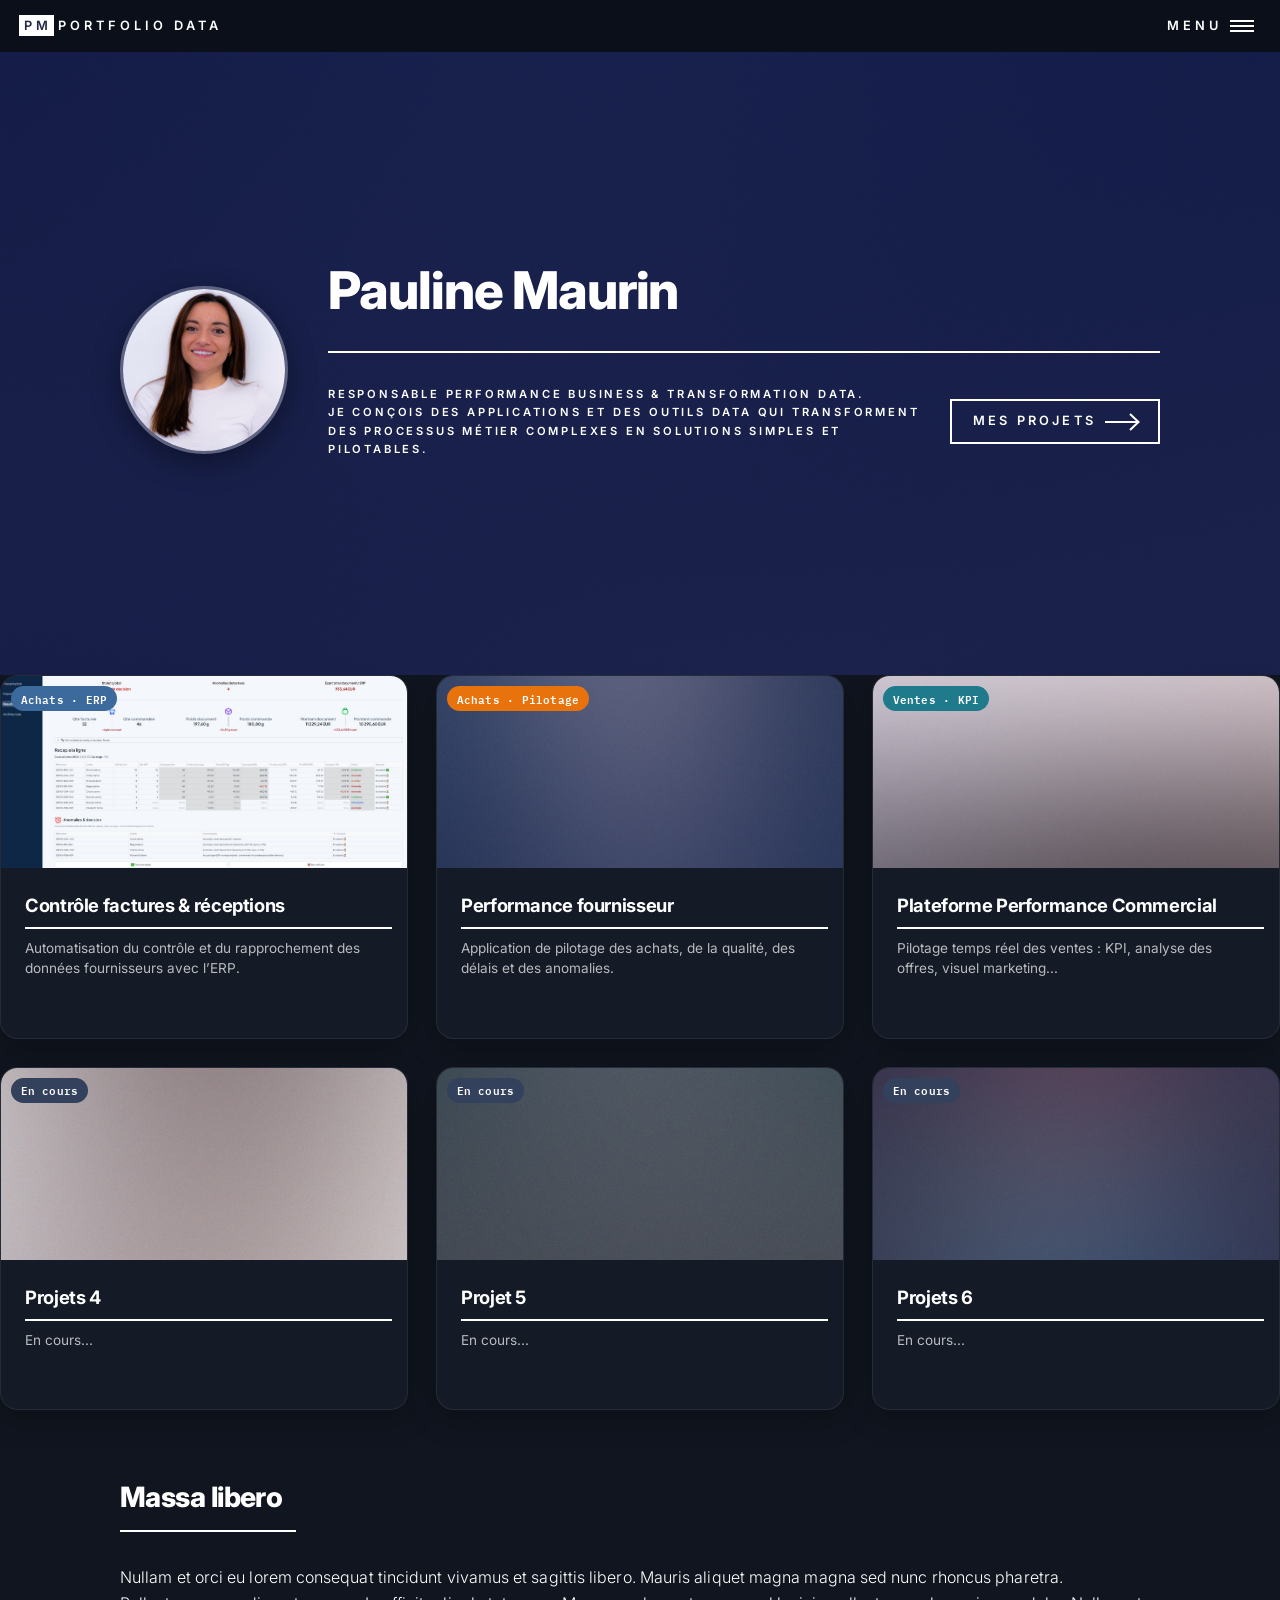
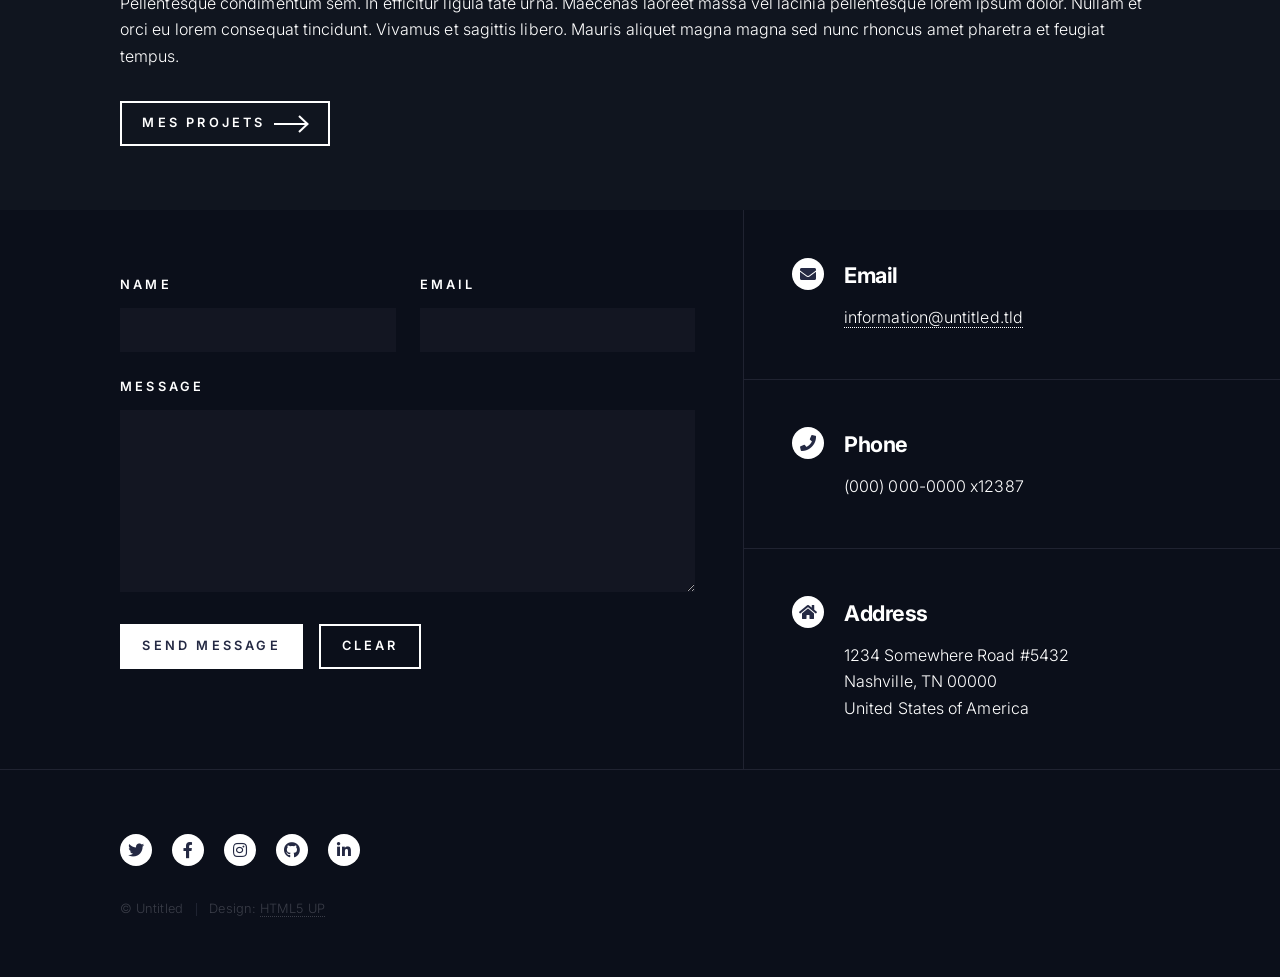
==== commit 2b1b22f4: "Change design" ====
--- a/index.html
+++ b/index.html
@@ -10,33 +10,11 @@
 		<meta charset="utf-8" />
 		<meta name="viewport" content="width=device-width, initial-scale=1, user-scalable=no" />
 		<link rel="stylesheet" href="assets/css/main.css" />
+			<link rel="stylesheet" href="assets/css/custom-theme.css" />
 		<noscript><link rel="stylesheet" href="assets/css/noscript.css" /></noscript>
 		<style>
-			/* => Palette resserrée des vignettes "Mes projets" (remplace les 6 couleurs pastel par défaut du template) :
-			      bleu nuit et turquoise pour les projets livrés, orange en accent pour le projet phare,
-			      un même gris-bleu neutre pour les projets encore en cours pour ne pas les mettre au même niveau visuel. */
-
-			/* => Vignette "Contrôle factures & réceptions" : même bleu que le bandeau de controle-factures.html */
-			#tile-controle-factures:before {
-				background-color: #3d6a9c !important;
-			}
-
-			/* => Vignette "Plateforme Performance Commercial" : turquoise, 2e teinte de la famille data du site */
-			#tile-plateforme-commerciale:before {
-				background-color: #1f7a8c !important;
-			}
-
-			/* => Vignette "Performance fournisseur" : orange dédié, mis en avant comme projet phare */
-			#tile-performance-frns:before {
-				background-color: #e8720c !important;
-			}
-
-			/* => Vignettes des projets encore en cours (contenu non finalisé) : ton neutre commun */
-			#tile-projet-4:before,
-			#tile-projet-5:before,
-			#tile-projet-6:before {
-				background-color: #33415c !important;
-			}
+			/* Note : la palette par carte (bleu / turquoise / orange / gris "en cours") est portée
+			   par les pastilles .tile-tag, stylées dans assets/css/custom-theme.css. */
 
 			/* => Bandeau d'accueil : même bleu nuit que la section Contact en bas de page, pour une teinte uniforme sur toute la page */
 			#banner:after {
@@ -146,6 +124,7 @@
 									<span class="image">
 										<img src="images/br_controle.JPG" alt="" />
 									</span>
+									<span class="tile-tag">Achats · ERP</span>
 									<header class="major">
 										<h3><a href="controle-factures.html" class="link">Contrôle factures & réceptions</a></h3>
 										<p>Automatisation du contrôle et du rapprochement des données fournisseurs avec l’ERP.</p>
@@ -155,6 +134,7 @@
 									<span class="image">
 										<img src="images/pic02.jpg" alt="" />
 									</span>
+									<span class="tile-tag">Achats · Pilotage</span>
 									<header class="major">
 										<h3><a href="performance-frns.html" class="link">Performance fournisseur</a></h3>
 										<p>Application de pilotage des achats, de la qualité, des délais et des anomalies.</p>
@@ -164,6 +144,7 @@
 									<span class="image">
 										<img src="images/pic03.jpg" alt="" />
 									</span>
+									<span class="tile-tag">Ventes · KPI</span>
 									<header class="major">
 										<h3><a href="plateforme-commerciale.html" class="link">Plateforme Performance Commercial</a></h3>
 										<p>Pilotage temps réel des ventes : KPI, analyse des offres, visuel marketing...</p>
@@ -173,6 +154,7 @@
 									<span class="image">
 										<img src="images/pic04.jpg" alt="" />
 									</span>
+									<span class="tile-tag">En cours</span>
 									<header class="major">
 										<h3><a href="projet-4.html" class="link">Projets 4</a></h3>
 										<p>En cours...</p>
@@ -182,6 +164,7 @@
 									<span class="image">
 										<img src="images/pic05.jpg" alt="" />
 									</span>
+									<span class="tile-tag">En cours</span>
 									<header class="major">
 										<h3><a href="projet-5.html" class="link">Projet 5</a></h3>
 										<p>En cours...</p>
@@ -191,6 +174,7 @@
 									<span class="image">
 										<img src="images/pic06.jpg" alt="" />
 									</span>
+									<span class="tile-tag">En cours</span>
 									<header class="major">
 										<h3><a href="projet-6.html" class="link">Projets 6</a></h3>
 										<p>En cours...</p>
--- a/assets/css/custom-theme.css
+++ b/assets/css/custom-theme.css
@@ -0,0 +1,247 @@
+/*
+	Surcouche typographique "data / engineering" par-dessus le thème Forty.
+	Charge après main.css sur toutes les pages : Inter en texte courant,
+	IBM Plex Mono en accent sur les métriques chiffrées et la stack technique.
+*/
+
+@import url("https://fonts.googleapis.com/css2?family=Inter:wght@300;400;500;600;700&family=IBM+Plex+Mono:wght@400;500;600&display=swap");
+
+:root {
+	--font-sans: 'Inter', "Source Sans Pro", Helvetica, sans-serif;
+	--font-mono: 'IBM Plex Mono', "Courier New", monospace;
+
+	/* Palette sombre "Coderon" : canvas quasi-noir + surfaces de carte,
+	   remplace le bleu-violet marine par défaut de Forty (#171f4a/#242943). */
+	--bg: #0b0f1a;
+	--bg-main: #10151f;
+	--surface: #141a26;
+	--surface-border: rgba(255, 255, 255, 0.08);
+}
+
+/*
+	Fond général du site : body/#header/#main/#menu sont définis en dur dans
+	main.css (#171f4a, #2a2f4a, rgba(36,41,67,.9)) ; on les réaligne sur le
+	nouveau canvas ici. Les couleurs de bannière par projet (#banner.styleN)
+	et la palette d'accents restent inchangées — elles jouent déjà le rôle
+	des tags colorés à la Coderon.
+*/
+body {
+	background: var(--bg) !important;
+}
+
+#header {
+	background-color: var(--bg) !important;
+}
+
+#main {
+	background-color: var(--bg-main) !important;
+}
+
+#menu {
+	background: rgba(11, 15, 26, 0.92) !important;
+}
+
+/* Texte courant + formulaires */
+body, input, select, textarea {
+	font-family: var(--font-sans) !important;
+	letter-spacing: 0.005em;
+}
+
+/* Titres : plus gras et plus resserrés, pour un rendu "produit" plutôt que "blog corporate" */
+h1, h2, h3, h4, h5, h6 {
+	font-family: var(--font-sans) !important;
+	letter-spacing: -0.02em;
+}
+
+h1, h2 {
+	font-weight: 800 !important;
+}
+
+h3 {
+	font-weight: 700 !important;
+}
+
+/* Blocs de code déjà prévus par le thème */
+pre, code {
+	font-family: var(--font-mono) !important;
+}
+
+/* Accent monospace : chiffres clés et stack technique des pages projet */
+.mono,
+.solution-metric strong,
+.tech-list,
+.tech-evolution strong {
+	font-family: var(--font-mono) !important;
+	font-weight: 500;
+	font-variant-numeric: tabular-nums;
+	letter-spacing: -0.01em;
+}
+
+.solution-metric strong {
+	font-weight: 600;
+}
+
+/*
+	Grille de cartes "Mes projets" (page d'accueil), inspirée de la grille de
+	blog du thème Coderon : cartes sombres arrondies, image visible en haut,
+	pastille de catégorie, effet de survol léger — plutôt que la vignette
+	plein-cadre par défaut de Forty (couleur pleine qui s'efface au survol).
+*/
+.tiles {
+	display: grid !important;
+	grid-template-columns: repeat(3, minmax(0, 1fr));
+	gap: 1.75em;
+	padding: 0 !important;
+}
+
+@media screen and (max-width: 980px) {
+	.tiles {
+		grid-template-columns: repeat(2, minmax(0, 1fr)) !important;
+	}
+}
+
+@media screen and (max-width: 736px) {
+	.tiles {
+		grid-template-columns: 1fr !important;
+	}
+}
+
+.tiles article {
+	background: #141a26 !important;
+	background-image: none !important;
+	border: 1px solid rgba(255, 255, 255, 0.08);
+	border-radius: 1.1em;
+	box-shadow: 0 0.6em 1.8em rgba(0, 0, 0, 0.25);
+	display: flex !important;
+	flex-direction: column;
+	align-items: stretch !important;
+	width: auto !important;
+	height: auto !important;
+	min-height: 0 !important;
+	max-height: none !important;
+	padding: 0 !important;
+	overflow: hidden;
+	position: relative;
+	transition: transform 0.25s ease, box-shadow 0.25s ease;
+}
+
+.tiles article:hover {
+	transform: translateY(-0.35em);
+	box-shadow: 0 1em 2.4em rgba(0, 0, 0, 0.4);
+}
+
+.tiles article:before,
+.tiles article:after {
+	display: none !important;
+}
+
+.tiles article .image {
+	display: block !important;
+	height: 12em;
+	overflow: hidden;
+	position: relative;
+}
+
+.tiles article .image img {
+	display: block;
+	height: 100%;
+	object-fit: cover;
+	width: 100%;
+}
+
+/* Pastille de catégorie superposée sur l'image, couleur définie par carte plus bas */
+.tiles article .tile-tag {
+	position: absolute;
+	top: 0.9em;
+	left: 0.9em;
+	z-index: 5;
+	padding: 0.35em 0.9em;
+	border-radius: 999px;
+	font-family: var(--font-mono);
+	font-size: 0.68em;
+	font-weight: 600;
+	letter-spacing: 0.02em;
+	color: #fff;
+	background: #3d6a9c;
+}
+
+#tile-performance-frns .tile-tag {
+	background: #e8720c;
+}
+
+#tile-plateforme-commerciale .tile-tag {
+	background: #1f7a8c;
+}
+
+#tile-projet-4 .tile-tag,
+#tile-projet-5 .tile-tag,
+#tile-projet-6 .tile-tag {
+	background: #33415c;
+}
+
+.tiles article header.major {
+	padding: 1.4em 1.5em 1.7em;
+	position: static;
+	width: 100% !important;
+}
+
+.tiles article h3 {
+	font-size: 1.15em;
+	margin-bottom: 0.4em;
+}
+
+.tiles article h3 a {
+	color: #fff;
+}
+
+/* Neutralise le style "eyebrow" (majuscules, tracking large) que Forty applique
+   par défaut au 1er <p> d'un header.major : ici c'est une description de carte,
+   pas un sur-titre. */
+.tiles article header.major > p,
+.tiles article p {
+	font-size: 0.85em;
+	font-weight: 400;
+	letter-spacing: normal;
+	line-height: 1.5;
+	margin: 0;
+	opacity: 0.7;
+	text-transform: none;
+}
+
+/* Bouton principal en dégradé (CTA), dans le même esprit que Coderon mais sur
+   la palette bleu/violet déjà utilisée par le site plutôt que rose/violet. */
+.button.primary {
+	background: linear-gradient(135deg, #6fc3df, #8d82c4) !important;
+	border: 0 !important;
+	border-radius: 999px !important;
+	color: #10162a !important;
+	font-weight: 700 !important;
+	transition: filter 0.2s ease, transform 0.2s ease;
+}
+
+.button.primary:hover {
+	filter: brightness(1.08);
+	transform: translateY(-0.05em);
+}
+
+/*
+	Cartes "défi métier" (.challenge-card) et "fonctionnalités clés"
+	(.feature-item), présentes à l'identique dans controle-factures.html et
+	performance-frns.html : on leur applique la même surface/bordure/radius
+	que .tiles article pour que les deux pages projet parlent le même
+	langage visuel que la grille d'accueil. Le reste (grille, tailles de
+	police, icônes) reste géré par le <style> inline propre à chaque page.
+*/
+.challenge-card,
+.feature-item {
+	background: var(--surface) !important;
+	border: 1px solid var(--surface-border) !important;
+	border-radius: 1em !important;
+	transition: transform 0.25s ease, box-shadow 0.25s ease;
+}
+
+.challenge-card:hover,
+.feature-item:hover {
+	transform: translateY(-0.3em);
+	box-shadow: 0 1em 2.2em rgba(0, 0, 0, 0.35);
+}
